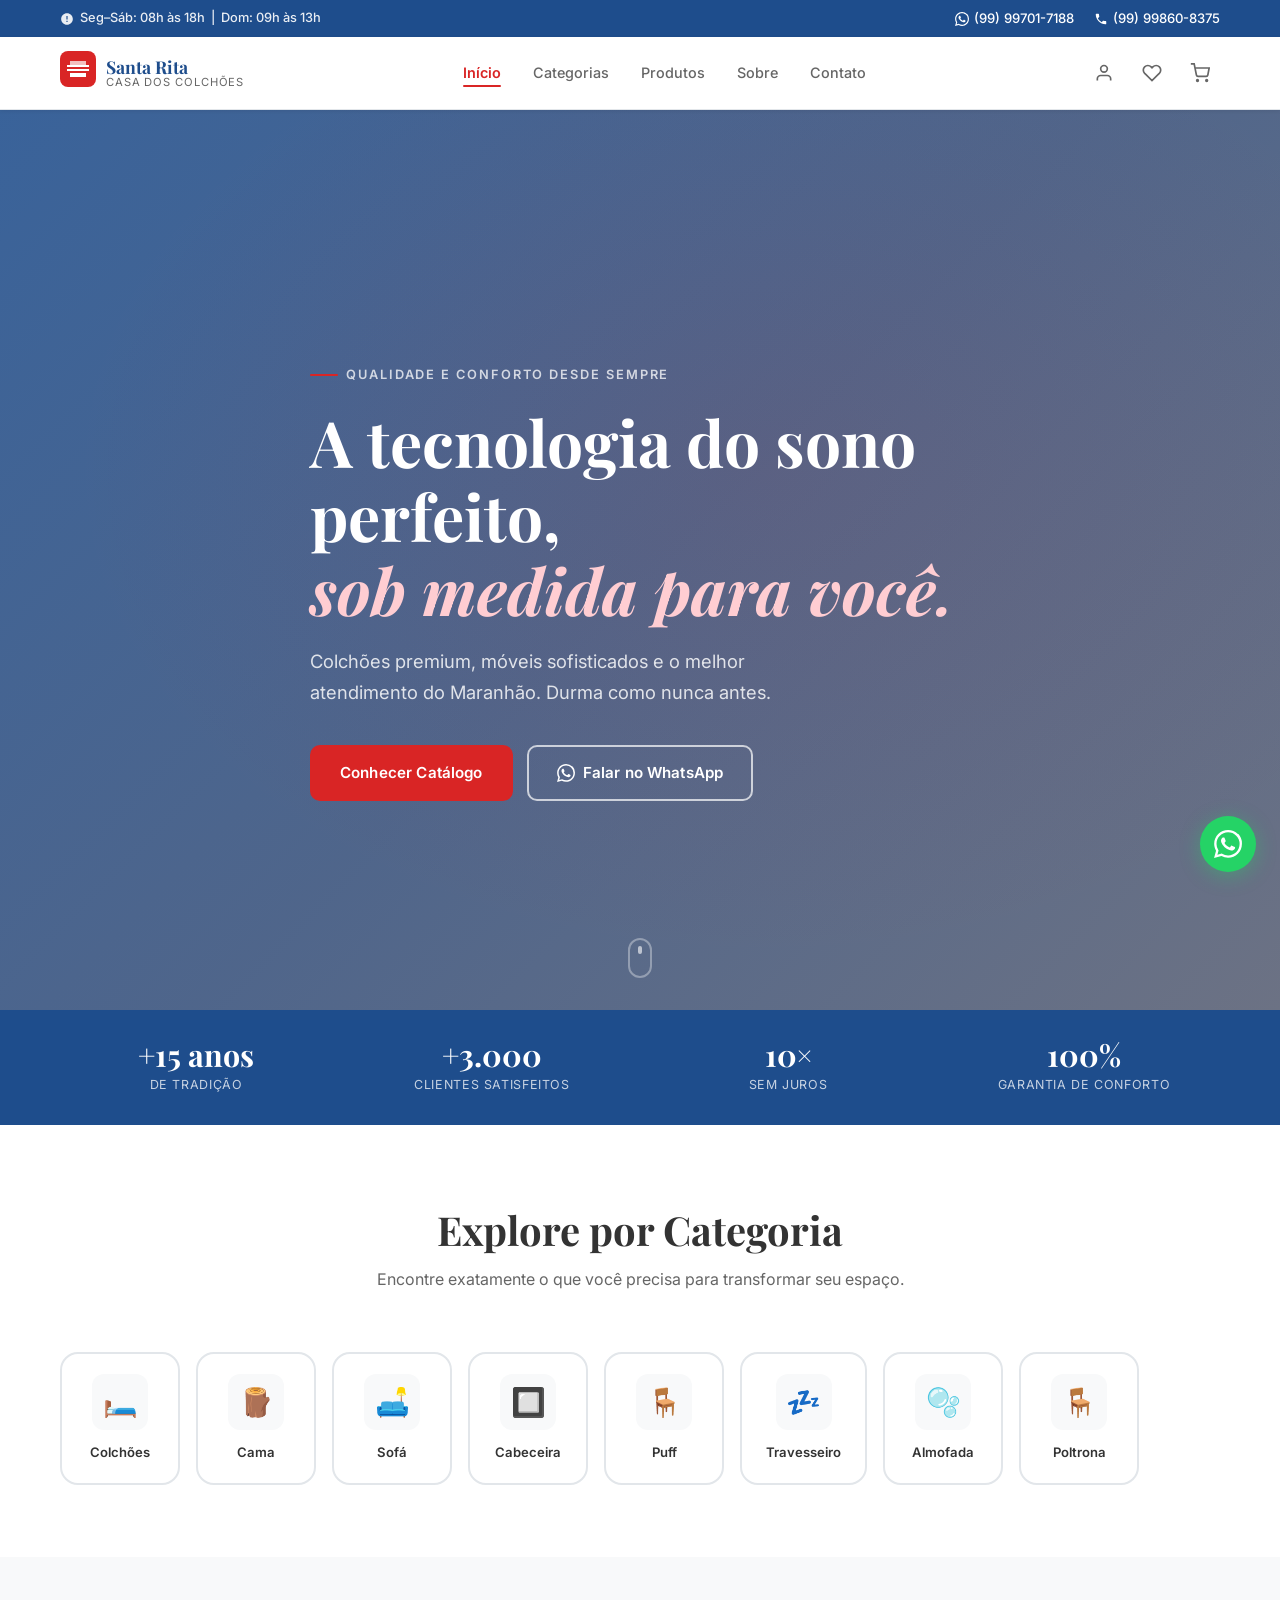
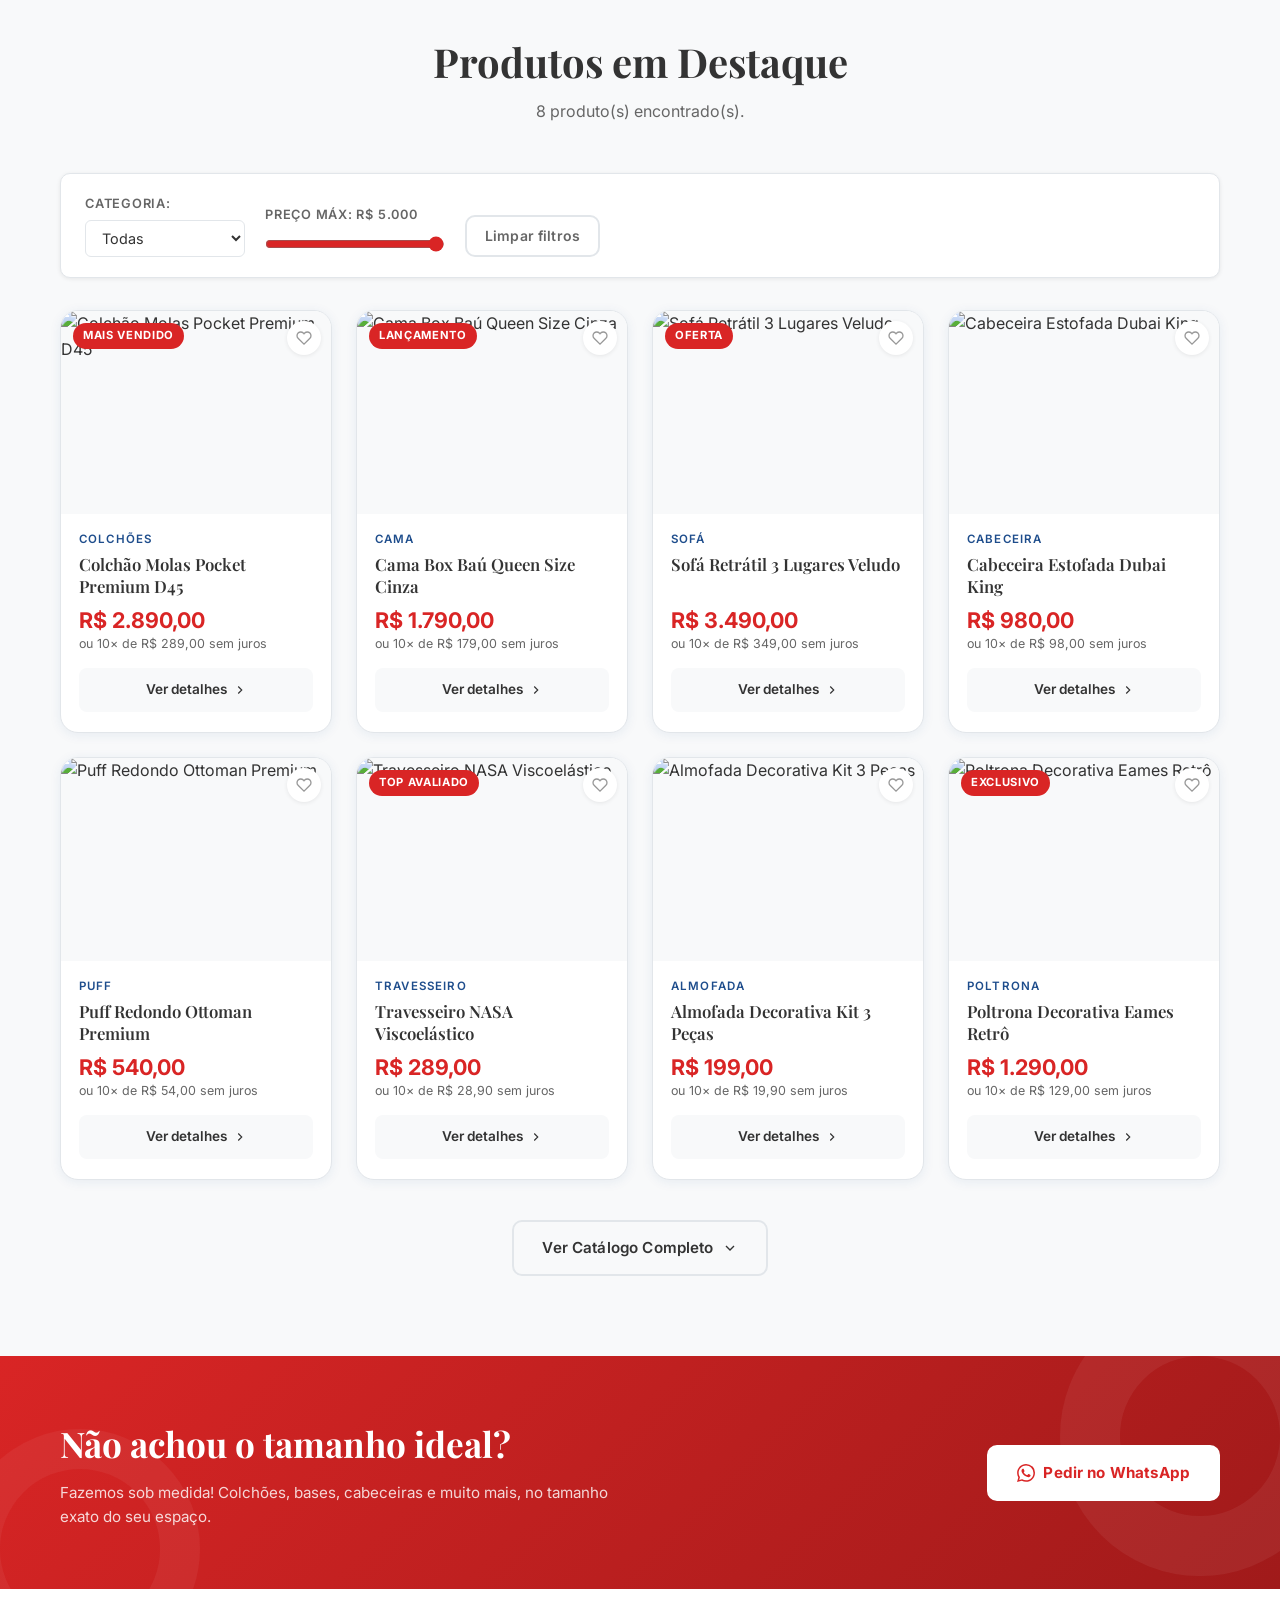
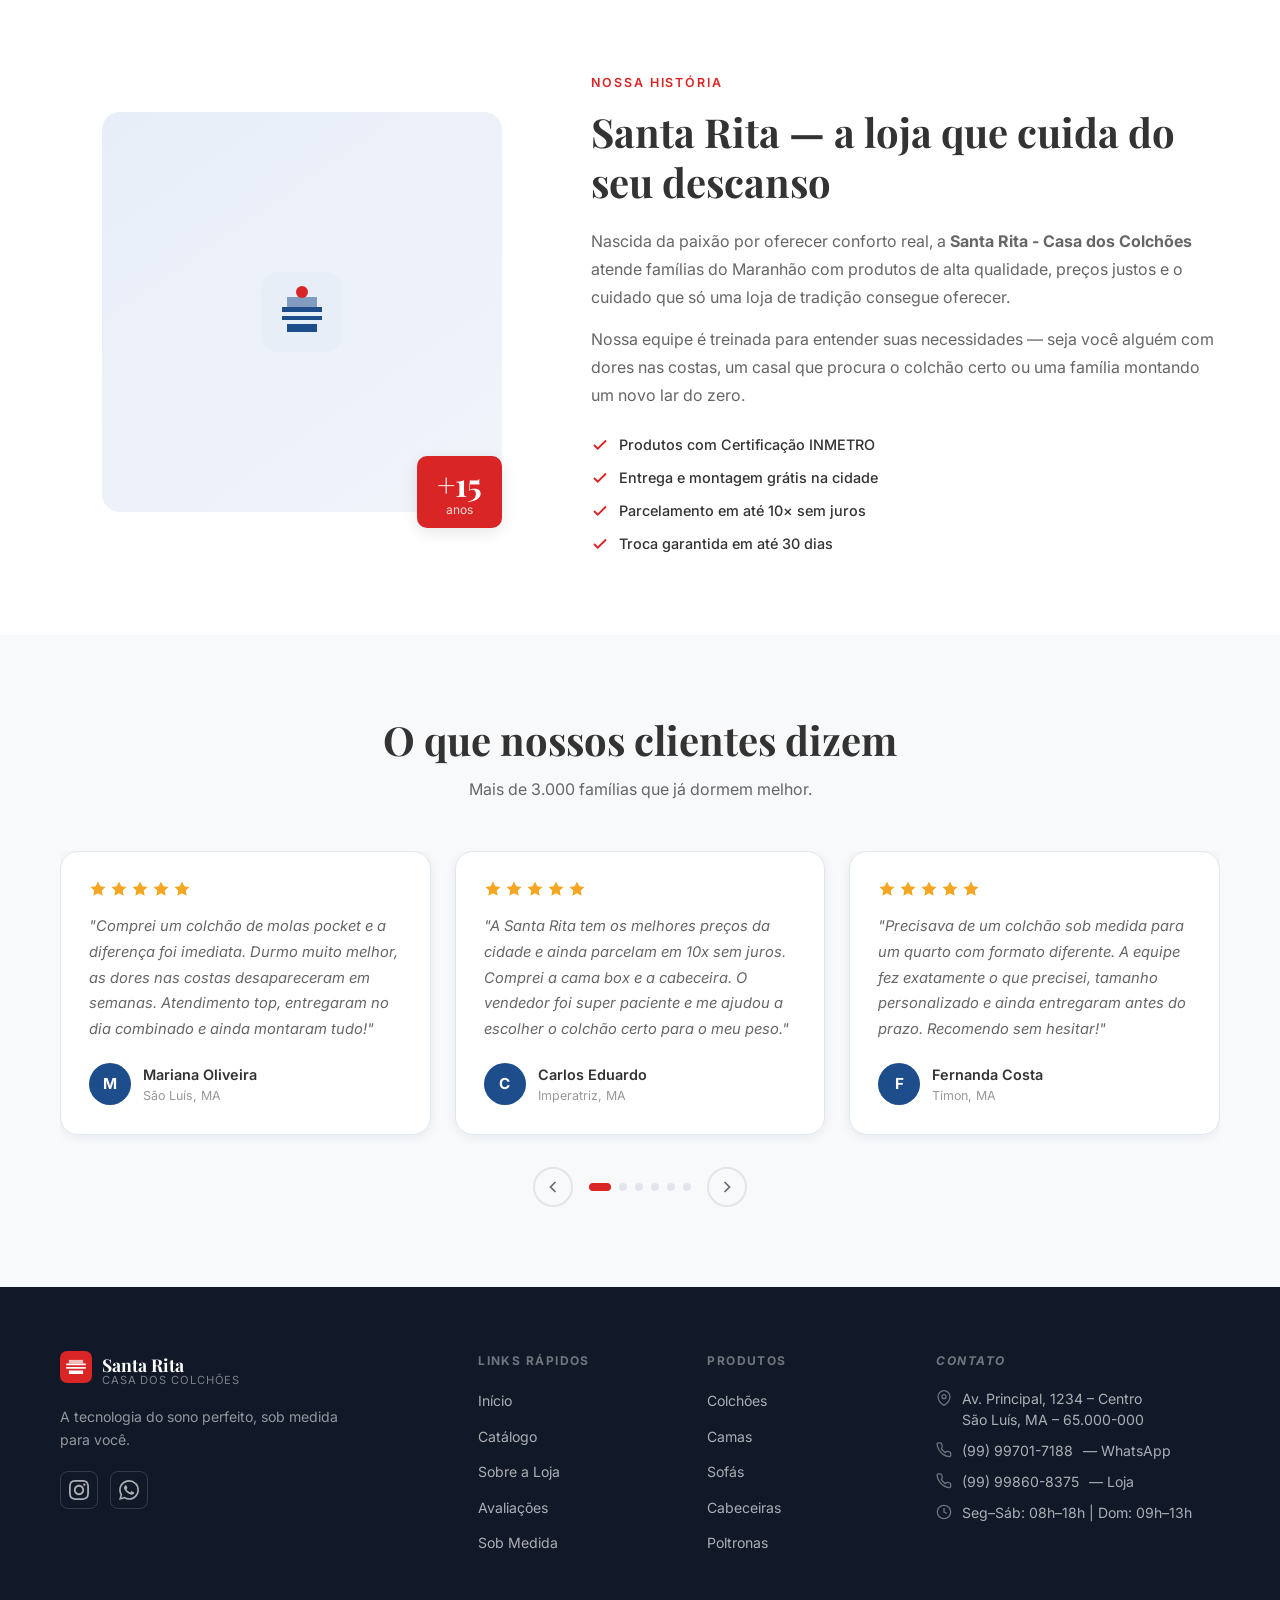
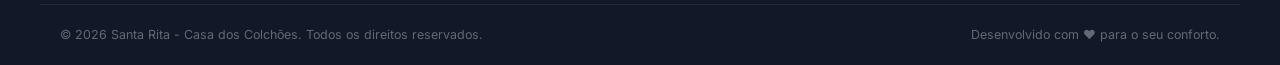
==== index.html @ 35586515 "versão 1 da Santa rita, falta configurar carrinho e area de favoritos, e versão mobile" ====
<!DOCTYPE html>
<html lang="pt-BR">
<head>
  <meta charset="UTF-8" />
  <meta name="viewport" content="width=device-width, initial-scale=1.0" />
  <meta name="description" content="Santa Rita - Casa dos Colchões. A tecnologia do sono perfeito, sob medida para você. Colchões, camas, sofás, poltronas e muito mais." />
  <title>Santa Rita - Casa dos Colchões</title>
  <link rel="preconnect" href="https://fonts.googleapis.com" />
  <link rel="preconnect" href="https://fonts.gstatic.com" crossorigin />
  <link href="https://fonts.googleapis.com/css2?family=Playfair+Display:wght@400;600;700&family=Inter:wght@300;400;500;600&display=swap" rel="stylesheet" />
  <link rel="stylesheet" href="style.css" />
</head>
<body>

  <!-- ===== TOPBAR ===== -->
  <div class="topbar" role="banner" aria-label="Informações de atendimento">
    <div class="topbar__inner container">
      <span class="topbar__msg">
        <svg aria-hidden="true" width="14" height="14" viewBox="0 0 24 24" fill="currentColor"><path d="M12 2C6.48 2 2 6.48 2 12s4.48 10 10 10 10-4.48 10-10S17.52 2 12 2zm1 15h-2v-2h2v2zm0-4h-2V7h2v6z"/></svg>
        Seg–Sáb: 08h às 18h &nbsp;|&nbsp; Dom: 09h às 13h
      </span>
      <div class="topbar__contacts">
        <a href="https://wa.me/5599701-7188" class="topbar__phone" target="_blank" rel="noopener" aria-label="WhatsApp de vendas">
          <svg aria-hidden="true" width="14" height="14" viewBox="0 0 24 24" fill="currentColor"><path d="M17.472 14.382c-.297-.149-1.758-.867-2.03-.967-.273-.099-.471-.148-.67.15-.197.297-.767.966-.94 1.164-.173.199-.347.223-.644.075-.297-.15-1.255-.463-2.39-1.475-.883-.788-1.48-1.761-1.653-2.059-.173-.297-.018-.458.13-.606.134-.133.298-.347.446-.52.149-.174.198-.298.298-.497.099-.198.05-.371-.025-.52-.075-.149-.669-1.612-.916-2.207-.242-.579-.487-.5-.669-.51-.173-.008-.371-.01-.57-.01-.198 0-.52.074-.792.372-.272.297-1.04 1.016-1.04 2.479 0 1.462 1.065 2.875 1.213 3.074.149.198 2.096 3.2 5.077 4.487.709.306 1.262.489 1.694.625.712.227 1.36.195 1.871.118.571-.085 1.758-.719 2.006-1.413.248-.694.248-1.289.173-1.413-.074-.124-.272-.198-.57-.347m-5.421 7.403h-.004a9.87 9.87 0 01-5.031-1.378l-.361-.214-3.741.982.998-3.648-.235-.374a9.86 9.86 0 01-1.51-5.26c.001-5.45 4.436-9.884 9.888-9.884 2.64 0 5.122 1.03 6.988 2.898a9.825 9.825 0 012.893 6.994c-.003 5.45-4.437 9.884-9.885 9.884m8.413-18.297A11.815 11.815 0 0012.05 0C5.495 0 .16 5.335.157 11.892c0 2.096.547 4.142 1.588 5.945L.057 24l6.305-1.654a11.882 11.882 0 005.683 1.448h.005c6.554 0 11.89-5.335 11.893-11.893A11.821 11.821 0 0020.893 3.488"/></svg>
          (99) 99701-7188
        </a>
        <a href="tel:5599860-8375" class="topbar__phone" aria-label="Telefone da loja">
          <svg aria-hidden="true" width="14" height="14" viewBox="0 0 24 24" fill="currentColor"><path d="M6.62 10.79c1.44 2.83 3.76 5.14 6.59 6.59l2.2-2.2c.27-.27.67-.36 1.02-.24 1.12.37 2.33.57 3.57.57.55 0 1 .45 1 1V20c0 .55-.45 1-1 1-9.39 0-17-7.61-17-17 0-.55.45-1 1-1h3.5c.55 0 1 .45 1 1 0 1.25.2 2.45.57 3.57.11.35.03.74-.25 1.02l-2.2 2.2z"/></svg>
          (99) 99860-8375
        </a>
      </div>
    </div>
  </div>

  <!-- ===== HEADER ===== -->
  <header class="header" id="header" role="banner">
    <div class="header__inner container">
      <a href="#home" class="header__logo" aria-label="Santa Rita - Casa dos Colchões - Página inicial">
        <span class="logo__icon" aria-hidden="true">
          <svg width="36" height="36" viewBox="0 0 36 36" fill="none">
            <rect width="36" height="36" rx="8" fill="#D92525"/>
            <path d="M7 14h22v2H7zM7 18h22v2H7zM10 22h16v4H10z" fill="white"/>
            <path d="M10 10h16v4H10z" fill="white" opacity=".7"/>
          </svg>
        </span>
        <span class="logo__text">
          <strong>Santa Rita</strong>
          <small>Casa dos Colchões</small>
        </span>
      </a>

      <nav class="header__nav" id="main-nav" aria-label="Navegação principal">
        <ul class="nav__list" role="list">
          <li><a href="#home" class="nav__link">Início</a></li>
          <li><a href="#categorias" class="nav__link">Categorias</a></li>
          <li><a href="#vitrine" class="nav__link">Produtos</a></li>
          <li><a href="#sobre" class="nav__link">Sobre</a></li>
          <li><a href="#contato" class="nav__link">Contato</a></li>
        </ul>
      </nav>

      <div class="header__actions" role="toolbar" aria-label="Ações do usuário">
        <button class="action-btn" id="btn-login" aria-label="Entrar ou criar conta">
          <svg width="20" height="20" viewBox="0 0 24 24" fill="none" stroke="currentColor" stroke-width="2" aria-hidden="true"><path d="M20 21v-2a4 4 0 0 0-4-4H8a4 4 0 0 0-4 4v2"/><circle cx="12" cy="7" r="4"/></svg>
        </button>
        <button class="action-btn" id="btn-favoritos" aria-label="Meus favoritos">
          <svg width="20" height="20" viewBox="0 0 24 24" fill="none" stroke="currentColor" stroke-width="2" aria-hidden="true"><path d="M20.84 4.61a5.5 5.5 0 0 0-7.78 0L12 5.67l-1.06-1.06a5.5 5.5 0 0 0-7.78 7.78l1.06 1.06L12 21.23l7.78-7.78 1.06-1.06a5.5 5.5 0 0 0 0-7.78z"/></svg>
          <span class="badge" id="badge-favoritos" aria-live="polite">0</span>
        </button>
        <button class="action-btn" id="btn-carrinho" aria-label="Carrinho de compras">
          <svg width="20" height="20" viewBox="0 0 24 24" fill="none" stroke="currentColor" stroke-width="2" aria-hidden="true"><circle cx="9" cy="21" r="1"/><circle cx="20" cy="21" r="1"/><path d="M1 1h4l2.68 13.39a2 2 0 0 0 2 1.61h9.72a2 2 0 0 0 2-1.61L23 6H6"/></svg>
          <span class="badge" id="badge-carrinho" aria-live="polite">0</span>
        </button>
        <button class="hamburger" id="hamburger" aria-label="Abrir menu" aria-expanded="false" aria-controls="main-nav">
          <span></span><span></span><span></span>
        </button>
      </div>
    </div>
  </header>

  <main id="main-content">

    <!-- ===== HERO ===== -->
    <section class="hero" id="home" aria-labelledby="hero-titulo">
      <div class="hero__overlay"></div>
      <div class="hero__content container">
        <span class="hero__eyebrow">Qualidade e conforto desde sempre</span>
        <h1 class="hero__titulo" id="hero-titulo">
          A tecnologia do sono perfeito,<br>
          <em>sob medida para você.</em>
        </h1>
        <p class="hero__subtitulo">
          Colchões premium, móveis sofisticados e o melhor atendimento do Maranhão. Durma como nunca antes.
        </p>
        <div class="hero__ctas">
          <a href="#vitrine" class="btn btn--primario">Conhecer Catálogo</a>
          <a href="https://wa.me/5599701-7188?text=Olá!%20Gostaria%20de%20saber%20mais%20sobre%20os%20produtos." class="btn btn--outline" target="_blank" rel="noopener">
            <svg width="18" height="18" viewBox="0 0 24 24" fill="currentColor" aria-hidden="true"><path d="M17.472 14.382c-.297-.149-1.758-.867-2.03-.967-.273-.099-.471-.148-.67.15-.197.297-.767.966-.94 1.164-.173.199-.347.223-.644.075-.297-.15-1.255-.463-2.39-1.475-.883-.788-1.48-1.761-1.653-2.059-.173-.297-.018-.458.13-.606.134-.133.298-.347.446-.52.149-.174.198-.298.298-.497.099-.198.05-.371-.025-.52-.075-.149-.669-1.612-.916-2.207-.242-.579-.487-.5-.669-.51-.173-.008-.371-.01-.57-.01-.198 0-.52.074-.792.372-.272.297-1.04 1.016-1.04 2.479 0 1.462 1.065 2.875 1.213 3.074.149.198 2.096 3.2 5.077 4.487.709.306 1.262.489 1.694.625.712.227 1.36.195 1.871.118.571-.085 1.758-.719 2.006-1.413.248-.694.248-1.289.173-1.413-.074-.124-.272-.198-.57-.347m-5.421 7.403h-.004a9.87 9.87 0 01-5.031-1.378l-.361-.214-3.741.982.998-3.648-.235-.374a9.86 9.86 0 01-1.51-5.26c.001-5.45 4.436-9.884 9.888-9.884 2.64 0 5.122 1.03 6.988 2.898a9.825 9.825 0 012.893 6.994c-.003 5.45-4.437 9.884-9.885 9.884m8.413-18.297A11.815 11.815 0 0012.05 0C5.495 0 .16 5.335.157 11.892c0 2.096.547 4.142 1.588 5.945L.057 24l6.305-1.654a11.882 11.882 0 005.683 1.448h.005c6.554 0 11.89-5.335 11.893-11.893A11.821 11.821 0 0020.893 3.488"/></svg>
            Falar no WhatsApp
          </a>
        </div>
      </div>
      <div class="hero__scroll-hint" aria-hidden="true">
        <span></span>
      </div>
    </section>

    <!-- ===== STATS STRIP ===== -->
    <div class="stats-strip" role="region" aria-label="Nossos números">
      <div class="container stats-strip__inner">
        <div class="stat">
          <strong class="stat__num">+15 anos</strong>
          <span class="stat__label">de tradição</span>
        </div>
        <div class="stat">
          <strong class="stat__num">+3.000</strong>
          <span class="stat__label">clientes satisfeitos</span>
        </div>
        <div class="stat">
          <strong class="stat__num">10×</strong>
          <span class="stat__label">sem juros</span>
        </div>
        <div class="stat">
          <strong class="stat__num">100%</strong>
          <span class="stat__label">garantia de conforto</span>
        </div>
      </div>
    </div>

    <!-- ===== CATEGORIAS ===== -->
    <section class="categorias" id="categorias" aria-labelledby="cat-titulo">
      <div class="container">
        <header class="section-header">
          <h2 class="section-titulo" id="cat-titulo">Explore por Categoria</h2>
          <p class="section-subtitulo">Encontre exatamente o que você precisa para transformar seu espaço.</p>
        </header>
      </div>
      <div class="categorias__track-wrap">
        <div class="categorias__track" id="categorias-track" role="list" aria-label="Categorias de produtos">
          <!-- Renderizado via JS -->
        </div>
      </div>
    </section>

    <!-- ===== VITRINE ===== -->
    <section class="vitrine" id="vitrine" aria-labelledby="vitrine-titulo">
      <div class="container">
        <header class="section-header">
          <h2 class="section-titulo" id="vitrine-titulo">Produtos em Destaque</h2>
          <p class="section-subtitulo" id="vitrine-subtitulo">Seleção especial com os melhores preços da loja.</p>
        </header>

        <!-- Filtros (ocultos inicialmente) -->
        <div class="filtros" id="filtros" aria-label="Filtros de produtos" hidden>
          <div class="filtros__grupo">
            <label for="filtro-categoria" class="filtros__label">Categoria:</label>
            <select id="filtro-categoria" class="filtros__select">
              <option value="todos">Todas</option>
              <option value="colchao">Colchões</option>
              <option value="cama">Cama</option>
              <option value="sofa">Sofá</option>
              <option value="cabeceira">Cabeceiras</option>
              <option value="puff">Puff</option>
              <option value="travesseiro">Travesseiros</option>
              <option value="almofada">Almofadas</option>
              <option value="poltrona">Poltronas</option>
            </select>
          </div>
          <div class="filtros__grupo">
            <label for="filtro-preco" class="filtros__label">Preço máx: <span id="filtro-preco-valor">R$ 5.000</span></label>
            <input type="range" id="filtro-preco" class="filtros__range" min="100" max="5000" value="5000" step="50" />
          </div>
          <button class="btn btn--ghost btn--sm" id="filtro-limpar">Limpar filtros</button>
        </div>

        <div class="vitrine__grid" id="vitrine-grid" role="list" aria-label="Grade de produtos">
          <!-- Renderizado via JS -->
        </div>

        <div class="vitrine__footer">
          <button class="btn btn--outline-dark" id="btn-ver-todos">
            Ver Catálogo Completo
            <svg width="16" height="16" viewBox="0 0 24 24" fill="none" stroke="currentColor" stroke-width="2" aria-hidden="true"><polyline points="6 9 12 15 18 9"/></svg>
          </button>
        </div>
      </div>
    </section>

    <!-- ===== CTA INTERMEDIÁRIO ===== -->
    <section class="cta-band" aria-labelledby="cta-titulo">
      <div class="container cta-band__inner">
        <div class="cta-band__txt">
          <h2 class="cta-band__titulo" id="cta-titulo">
            Não achou o tamanho ideal?
          </h2>
          <p class="cta-band__sub">
            Fazemos sob medida! Colchões, bases, cabeceiras e muito mais, no tamanho exato do seu espaço.
          </p>
        </div>
        <a
          href="https://wa.me/5599701-7188?text=Olá!%20Gostaria%20de%20solicitar%20um%20produto%20sob%20medida."
          class="btn btn--branco"
          target="_blank"
          rel="noopener"
          aria-label="Solicitar produto sob medida via WhatsApp"
        >
          <svg width="18" height="18" viewBox="0 0 24 24" fill="currentColor" aria-hidden="true"><path d="M17.472 14.382c-.297-.149-1.758-.867-2.03-.967-.273-.099-.471-.148-.67.15-.197.297-.767.966-.94 1.164-.173.199-.347.223-.644.075-.297-.15-1.255-.463-2.39-1.475-.883-.788-1.48-1.761-1.653-2.059-.173-.297-.018-.458.13-.606.134-.133.298-.347.446-.52.149-.174.198-.298.298-.497.099-.198.05-.371-.025-.52-.075-.149-.669-1.612-.916-2.207-.242-.579-.487-.5-.669-.51-.173-.008-.371-.01-.57-.01-.198 0-.52.074-.792.372-.272.297-1.04 1.016-1.04 2.479 0 1.462 1.065 2.875 1.213 3.074.149.198 2.096 3.2 5.077 4.487.709.306 1.262.489 1.694.625.712.227 1.36.195 1.871.118.571-.085 1.758-.719 2.006-1.413.248-.694.248-1.289.173-1.413-.074-.124-.272-.198-.57-.347m-5.421 7.403h-.004a9.87 9.87 0 01-5.031-1.378l-.361-.214-3.741.982.998-3.648-.235-.374a9.86 9.86 0 01-1.51-5.26c.001-5.45 4.436-9.884 9.888-9.884 2.64 0 5.122 1.03 6.988 2.898a9.825 9.825 0 012.893 6.994c-.003 5.45-4.437 9.884-9.885 9.884m8.413-18.297A11.815 11.815 0 0012.05 0C5.495 0 .16 5.335.157 11.892c0 2.096.547 4.142 1.588 5.945L.057 24l6.305-1.654a11.882 11.882 0 005.683 1.448h.005c6.554 0 11.89-5.335 11.893-11.893A11.821 11.821 0 0020.893 3.488"/></svg>
          Pedir no WhatsApp
        </a>
      </div>
    </section>

    <!-- ===== SOBRE ===== -->
    <section class="sobre" id="sobre" aria-labelledby="sobre-titulo">
      <div class="container sobre__inner">
        <div class="sobre__img-wrap" aria-hidden="true">
          <div class="sobre__img-placeholder">
            <svg width="80" height="80" viewBox="0 0 80 80" fill="none"><rect width="80" height="80" rx="16" fill="#E8EEF8"/><path d="M20 35h40v5H20zM20 44h40v4H20zM25 52h30v8H25z" fill="#1E4D8C"/><path d="M25 25h30v10H25z" fill="#1E4D8C" opacity=".5"/><circle cx="40" cy="20" r="6" fill="#D92525"/></svg>
          </div>
          <div class="sobre__anos-badge" aria-label="Mais de 15 anos de tradição">
            <strong>+15</strong>
            <span>anos</span>
          </div>
        </div>
        <div class="sobre__txt">
          <span class="sobre__eyebrow">Nossa história</span>
          <h2 class="section-titulo" id="sobre-titulo">Santa Rita — a loja que cuida do seu descanso</h2>
          <p>
            Nascida da paixão por oferecer conforto real, a <strong>Santa Rita - Casa dos Colchões</strong> atende famílias do Maranhão com produtos de alta qualidade, preços justos e o cuidado que só uma loja de tradição consegue oferecer.
          </p>
          <p>
            Nossa equipe é treinada para entender suas necessidades — seja você alguém com dores nas costas, um casal que procura o colchão certo ou uma família montando um novo lar do zero.
          </p>
          <ul class="sobre__lista" role="list">
            <li>
              <svg width="18" height="18" viewBox="0 0 24 24" fill="none" stroke="currentColor" stroke-width="2.5" aria-hidden="true"><polyline points="20 6 9 17 4 12"/></svg>
              Produtos com Certificação INMETRO
            </li>
            <li>
              <svg width="18" height="18" viewBox="0 0 24 24" fill="none" stroke="currentColor" stroke-width="2.5" aria-hidden="true"><polyline points="20 6 9 17 4 12"/></svg>
              Entrega e montagem grátis na cidade
            </li>
            <li>
              <svg width="18" height="18" viewBox="0 0 24 24" fill="none" stroke="currentColor" stroke-width="2.5" aria-hidden="true"><polyline points="20 6 9 17 4 12"/></svg>
              Parcelamento em até 10× sem juros
            </li>
            <li>
              <svg width="18" height="18" viewBox="0 0 24 24" fill="none" stroke="currentColor" stroke-width="2.5" aria-hidden="true"><polyline points="20 6 9 17 4 12"/></svg>
              Troca garantida em até 30 dias
            </li>
          </ul>
        </div>
      </div>
    </section>

    <!-- ===== DEPOIMENTOS ===== -->
    <section class="depoimentos" id="depoimentos" aria-labelledby="dep-titulo">
      <div class="container">
        <header class="section-header">
          <h2 class="section-titulo" id="dep-titulo">O que nossos clientes dizem</h2>
          <p class="section-subtitulo">Mais de 3.000 famílias que já dormem melhor.</p>
        </header>
        <div class="dep__track-wrap">
          <div class="dep__track" id="dep-track" role="list" aria-label="Depoimentos de clientes">
            <!-- Renderizado via JS -->
          </div>
          <div class="dep__controls" role="group" aria-label="Controles do carrossel de depoimentos">
            <button class="dep__btn" id="dep-prev" aria-label="Depoimento anterior">
              <svg width="20" height="20" viewBox="0 0 24 24" fill="none" stroke="currentColor" stroke-width="2"><polyline points="15 18 9 12 15 6"/></svg>
            </button>
            <div class="dep__dots" id="dep-dots" role="tablist" aria-label="Navegar pelos depoimentos"></div>
            <button class="dep__btn" id="dep-next" aria-label="Próximo depoimento">
              <svg width="20" height="20" viewBox="0 0 24 24" fill="none" stroke="currentColor" stroke-width="2"><polyline points="9 18 15 12 9 6"/></svg>
            </button>
          </div>
        </div>
      </div>
    </section>

  </main>

  <!-- ===== FOOTER ===== -->
  <footer class="footer" id="contato" role="contentinfo">
    <div class="container footer__grid">
      <div class="footer__col footer__col--brand">
        <a href="#home" class="footer__logo" aria-label="Santa Rita - Casa dos Colchões">
          <span class="logo__icon" aria-hidden="true">
            <svg width="32" height="32" viewBox="0 0 36 36" fill="none"><rect width="36" height="36" rx="8" fill="#D92525"/><path d="M7 14h22v2H7zM7 18h22v2H7zM10 22h16v4H10z" fill="white"/><path d="M10 10h16v4H10z" fill="white" opacity=".7"/></svg>
          </span>
          <span class="logo__text">
            <strong>Santa Rita</strong>
            <small>Casa dos Colchões</small>
          </span>
        </a>
        <p class="footer__tagline">A tecnologia do sono perfeito, sob medida para você.</p>
        <div class="footer__socials">
          <a href="https://instagram.com/santaritacasadoscolchoes" class="social-link" target="_blank" rel="noopener" aria-label="Instagram da Santa Rita - Casa dos Colchões">
            <svg width="20" height="20" viewBox="0 0 24 24" fill="currentColor" aria-hidden="true"><path d="M12 2.163c3.204 0 3.584.012 4.85.07 3.252.148 4.771 1.691 4.919 4.919.058 1.265.069 1.645.069 4.849 0 3.205-.012 3.584-.069 4.849-.149 3.225-1.664 4.771-4.919 4.919-1.266.058-1.644.07-4.85.07-3.204 0-3.584-.012-4.849-.07-3.26-.149-4.771-1.699-4.919-4.92-.058-1.265-.07-1.644-.07-4.849 0-3.204.013-3.583.07-4.849.149-3.227 1.664-4.771 4.919-4.919 1.266-.057 1.645-.069 4.849-.069zm0-2.163c-3.259 0-3.667.014-4.947.072-4.358.2-6.78 2.618-6.98 6.98-.059 1.281-.073 1.689-.073 4.948 0 3.259.014 3.668.072 4.948.2 4.358 2.618 6.78 6.98 6.98 1.281.058 1.689.072 4.948.072 3.259 0 3.668-.014 4.948-.072 4.354-.2 6.782-2.618 6.979-6.98.059-1.28.073-1.689.073-4.948 0-3.259-.014-3.667-.072-4.947-.196-4.354-2.617-6.78-6.979-6.98-1.281-.059-1.69-.073-4.949-.073zm0 5.838c-3.403 0-6.162 2.759-6.162 6.162s2.759 6.163 6.162 6.163 6.162-2.759 6.162-6.163c0-3.403-2.759-6.162-6.162-6.162zm0 10.162c-2.209 0-4-1.79-4-4 0-2.209 1.791-4 4-4s4 1.791 4 4c0 2.21-1.791 4-4 4zm6.406-11.845c-.796 0-1.441.645-1.441 1.44s.645 1.44 1.441 1.44c.795 0 1.439-.645 1.439-1.44s-.644-1.44-1.439-1.44z"/></svg>
          </a>
          <a href="https://wa.me/5599701-7188" class="social-link" target="_blank" rel="noopener" aria-label="WhatsApp da Santa Rita">
            <svg width="20" height="20" viewBox="0 0 24 24" fill="currentColor" aria-hidden="true"><path d="M17.472 14.382c-.297-.149-1.758-.867-2.03-.967-.273-.099-.471-.148-.67.15-.197.297-.767.966-.94 1.164-.173.199-.347.223-.644.075-.297-.15-1.255-.463-2.39-1.475-.883-.788-1.48-1.761-1.653-2.059-.173-.297-.018-.458.13-.606.134-.133.298-.347.446-.52.149-.174.198-.298.298-.497.099-.198.05-.371-.025-.52-.075-.149-.669-1.612-.916-2.207-.242-.579-.487-.5-.669-.51-.173-.008-.371-.01-.57-.01-.198 0-.52.074-.792.372-.272.297-1.04 1.016-1.04 2.479 0 1.462 1.065 2.875 1.213 3.074.149.198 2.096 3.2 5.077 4.487.709.306 1.262.489 1.694.625.712.227 1.36.195 1.871.118.571-.085 1.758-.719 2.006-1.413.248-.694.248-1.289.173-1.413-.074-.124-.272-.198-.57-.347m-5.421 7.403h-.004a9.87 9.87 0 01-5.031-1.378l-.361-.214-3.741.982.998-3.648-.235-.374a9.86 9.86 0 01-1.51-5.26c.001-5.45 4.436-9.884 9.888-9.884 2.64 0 5.122 1.03 6.988 2.898a9.825 9.825 0 012.893 6.994c-.003 5.45-4.437 9.884-9.885 9.884m8.413-18.297A11.815 11.815 0 0012.05 0C5.495 0 .16 5.335.157 11.892c0 2.096.547 4.142 1.588 5.945L.057 24l6.305-1.654a11.882 11.882 0 005.683 1.448h.005c6.554 0 11.89-5.335 11.893-11.893A11.821 11.821 0 0020.893 3.488"/></svg>
          </a>
        </div>
      </div>

      <nav class="footer__col" aria-label="Links rápidos">
        <h3 class="footer__heading">Links Rápidos</h3>
        <ul class="footer__list" role="list">
          <li><a href="#home" class="footer__link">Início</a></li>
          <li><a href="#vitrine" class="footer__link">Catálogo</a></li>
          <li><a href="#sobre" class="footer__link">Sobre a Loja</a></li>
          <li><a href="#depoimentos" class="footer__link">Avaliações</a></li>
          <li><a href="https://wa.me/5599701-7188?text=Olá!%20Gostaria%20de%20fazer%20um%20pedido%20sob%20medida." class="footer__link" target="_blank" rel="noopener">Sob Medida</a></li>
        </ul>
      </nav>

      <div class="footer__col" aria-label="Categorias de produtos">
        <h3 class="footer__heading">Produtos</h3>
        <ul class="footer__list" role="list">
          <li><a href="#vitrine" class="footer__link" data-cat="colchao">Colchões</a></li>
          <li><a href="#vitrine" class="footer__link" data-cat="cama">Camas</a></li>
          <li><a href="#vitrine" class="footer__link" data-cat="sofa">Sofás</a></li>
          <li><a href="#vitrine" class="footer__link" data-cat="cabeceira">Cabeceiras</a></li>
          <li><a href="#vitrine" class="footer__link" data-cat="poltrona">Poltronas</a></li>
        </ul>
      </div>

      <address class="footer__col footer__col--contato" aria-label="Informações de contato">
        <h3 class="footer__heading">Contato</h3>
        <ul class="footer__list footer__list--contact" role="list">
          <li>
            <svg width="16" height="16" viewBox="0 0 24 24" fill="none" stroke="currentColor" stroke-width="2" aria-hidden="true"><path d="M21 10c0 7-9 13-9 13s-9-6-9-13a9 9 0 0 1 18 0z"/><circle cx="12" cy="10" r="3"/></svg>
            Av. Principal, 1234 – Centro<br>São Luís, MA – 65.000-000
          </li>
          <li>
            <svg width="16" height="16" viewBox="0 0 24 24" fill="none" stroke="currentColor" stroke-width="2" aria-hidden="true"><path d="M22 16.92v3a2 2 0 0 1-2.18 2 19.79 19.79 0 0 1-8.63-3.07A19.5 19.5 0 0 1 4.69 12 19.79 19.79 0 0 1 1.61 3.5 2 2 0 0 1 3.6 1.3h3a2 2 0 0 1 2 1.72 12.84 12.84 0 0 0 .7 2.81 2 2 0 0 1-.45 2.11L8.09 9.91a16 16 0 0 0 6 6l1.27-1.27a2 2 0 0 1 2.11-.45 12.84 12.84 0 0 0 2.81.7A2 2 0 0 1 22 16.92z"/></svg>
            <a href="https://wa.me/5599701-7188" class="footer__link">(99) 99701-7188</a> — WhatsApp
          </li>
          <li>
            <svg width="16" height="16" viewBox="0 0 24 24" fill="none" stroke="currentColor" stroke-width="2" aria-hidden="true"><path d="M22 16.92v3a2 2 0 0 1-2.18 2 19.79 19.79 0 0 1-8.63-3.07A19.5 19.5 0 0 1 4.69 12 19.79 19.79 0 0 1 1.61 3.5 2 2 0 0 1 3.6 1.3h3a2 2 0 0 1 2 1.72 12.84 12.84 0 0 0 .7 2.81 2 2 0 0 1-.45 2.11L8.09 9.91a16 16 0 0 0 6 6l1.27-1.27a2 2 0 0 1 2.11-.45 12.84 12.84 0 0 0 2.81.7A2 2 0 0 1 22 16.92z"/></svg>
            <a href="tel:5599860-8375" class="footer__link">(99) 99860-8375</a> — Loja
          </li>
          <li>
            <svg width="16" height="16" viewBox="0 0 24 24" fill="none" stroke="currentColor" stroke-width="2" aria-hidden="true"><circle cx="12" cy="12" r="10"/><polyline points="12 6 12 12 16 14"/></svg>
            Seg–Sáb: 08h–18h | Dom: 09h–13h
          </li>
        </ul>
      </address>
    </div>

    <div class="footer__bottom">
      <div class="container footer__bottom-inner">
        <p>&copy; <span id="ano-footer"></span> Santa Rita - Casa dos Colchões. Todos os direitos reservados.</p>
        <p>Desenvolvido com <span aria-label="amor">♥</span> para o seu conforto.</p>
      </div>
    </div>
  </footer>

  <!-- ===== MODAL LOGIN ===== -->
  <div class="modal-overlay" id="modal-login" role="dialog" aria-modal="true" aria-labelledby="modal-login-titulo" hidden>
    <div class="modal">
      <button class="modal__fechar" data-modal="modal-login" aria-label="Fechar modal de login">
        <svg width="20" height="20" viewBox="0 0 24 24" fill="none" stroke="currentColor" stroke-width="2" aria-hidden="true"><line x1="18" y1="6" x2="6" y2="18"/><line x1="6" y1="6" x2="18" y2="18"/></svg>
      </button>

      <div class="modal__logo" aria-hidden="true">
        <svg width="40" height="40" viewBox="0 0 36 36" fill="none"><rect width="36" height="36" rx="8" fill="#D92525"/><path d="M7 14h22v2H7zM7 18h22v2H7zM10 22h16v4H10z" fill="white"/><path d="M10 10h16v4H10z" fill="white" opacity=".7"/></svg>
      </div>
      <h2 class="modal__titulo" id="modal-login-titulo">Minha Conta</h2>

      <div class="modal__tabs" role="tablist" aria-label="Escolher entre entrar e criar conta">
        <button class="modal__tab modal__tab--ativo" id="tab-login" role="tab" aria-selected="true" aria-controls="painel-login">Entrar</button>
        <button class="modal__tab" id="tab-cadastro" role="tab" aria-selected="false" aria-controls="painel-cadastro">Criar Conta</button>
      </div>

      <div id="painel-login" class="modal__painel" role="tabpanel" aria-labelledby="tab-login">
        <form class="modal__form" id="form-login" novalidate>
          <div class="field">
            <label for="login-email" class="field__label">E-mail</label>
            <input type="email" id="login-email" class="field__input" placeholder="seu@email.com" autocomplete="email" required />
          </div>
          <div class="field">
            <label for="login-senha" class="field__label">Senha</label>
            <input type="password" id="login-senha" class="field__input" placeholder="••••••••" autocomplete="current-password" required />
          </div>
          <a href="#" class="modal__esqueceu">Esqueceu a senha?</a>
          <button type="submit" class="btn btn--primario btn--full">Entrar</button>
        </form>
      </div>

      <div id="painel-cadastro" class="modal__painel" role="tabpanel" aria-labelledby="tab-cadastro" hidden>
        <form class="modal__form" id="form-cadastro" novalidate>
          <div class="field">
            <label for="cad-nome" class="field__label">Nome completo</label>
            <input type="text" id="cad-nome" class="field__input" placeholder="Seu nome" autocomplete="name" required />
          </div>
          <div class="field">
            <label for="cad-email" class="field__label">E-mail</label>
            <input type="email" id="cad-email" class="field__input" placeholder="seu@email.com" autocomplete="email" required />
          </div>
          <div class="field">
            <label for="cad-telefone" class="field__label">Telefone/WhatsApp</label>
            <input type="tel" id="cad-telefone" class="field__input" placeholder="(99) 99999-9999" autocomplete="tel" />
          </div>
          <div class="field">
            <label for="cad-senha" class="field__label">Senha</label>
            <input type="password" id="cad-senha" class="field__input" placeholder="Mín. 8 caracteres" autocomplete="new-password" required />
          </div>
          <button type="submit" class="btn btn--primario btn--full">Criar Conta</button>
        </form>
      </div>
    </div>
  </div>

  <!-- ===== MODAL PRODUTO ===== -->
  <div class="modal-overlay" id="modal-produto" role="dialog" aria-modal="true" aria-labelledby="modal-produto-titulo" hidden>
    <div class="modal modal--produto">
      <button class="modal__fechar" data-modal="modal-produto" aria-label="Fechar detalhes do produto">
        <svg width="20" height="20" viewBox="0 0 24 24" fill="none" stroke="currentColor" stroke-width="2" aria-hidden="true"><line x1="18" y1="6" x2="6" y2="18"/><line x1="6" y1="6" x2="18" y2="18"/></svg>
      </button>
      <div id="modal-produto-conteudo">
        <!-- Preenchido dinamicamente via JS -->
      </div>
    </div>
  </div>

  <!-- ===== TOAST ===== -->
  <div class="toast-container" id="toast-container" aria-live="polite" aria-atomic="true"></div>

  <!-- ===== BOTÃO FLUTUANTE WHATSAPP ===== -->
  <a
    href="https://wa.me/5599701-7188?text=Olá!%20Vim%20pelo%20site%20e%20gostaria%20de%20mais%20informações."
    class="whatsapp-float"
    target="_blank"
    rel="noopener"
    aria-label="Falar no WhatsApp"
  >
    <svg width="28" height="28" viewBox="0 0 24 24" fill="currentColor" aria-hidden="true"><path d="M17.472 14.382c-.297-.149-1.758-.867-2.03-.967-.273-.099-.471-.148-.67.15-.197.297-.767.966-.94 1.164-.173.199-.347.223-.644.075-.297-.15-1.255-.463-2.39-1.475-.883-.788-1.48-1.761-1.653-2.059-.173-.297-.018-.458.13-.606.134-.133.298-.347.446-.52.149-.174.198-.298.298-.497.099-.198.05-.371-.025-.52-.075-.149-.669-1.612-.916-2.207-.242-.579-.487-.5-.669-.51-.173-.008-.371-.01-.57-.01-.198 0-.52.074-.792.372-.272.297-1.04 1.016-1.04 2.479 0 1.462 1.065 2.875 1.213 3.074.149.198 2.096 3.2 5.077 4.487.709.306 1.262.489 1.694.625.712.227 1.36.195 1.871.118.571-.085 1.758-.719 2.006-1.413.248-.694.248-1.289.173-1.413-.074-.124-.272-.198-.57-.347m-5.421 7.403h-.004a9.87 9.87 0 01-5.031-1.378l-.361-.214-3.741.982.998-3.648-.235-.374a9.86 9.86 0 01-1.51-5.26c.001-5.45 4.436-9.884 9.888-9.884 2.64 0 5.122 1.03 6.988 2.898a9.825 9.825 0 012.893 6.994c-.003 5.45-4.437 9.884-9.885 9.884m8.413-18.297A11.815 11.815 0 0012.05 0C5.495 0 .16 5.335.157 11.892c0 2.096.547 4.142 1.588 5.945L.057 24l6.305-1.654a11.882 11.882 0 005.683 1.448h.005c6.554 0 11.89-5.335 11.893-11.893A11.821 11.821 0 0020.893 3.488"/></svg>
  </a>

  <script src="script.js"></script>
</body>
</html>
---- style.css ----
/* ================================================
   SANTA RITA - CASA DOS COLCHÕES
   style.css — Mobile-First, CSS3 Moderno
   ================================================ */

/* ===== RESET & ROOT ===== */
*, *::before, *::after {
  box-sizing: border-box;
  margin: 0;
  padding: 0;
}

:root {
  /* === CORES DA MARCA === */
  --azul-santa-rita:    #1E4D8C;
  --azul-escuro:        #163A6E;
  --vermelho-santa-rita:#D92525;
  --vermelho-hover:     #B71C1C;
  --branco-puro:        #FFFFFF;
  --fundo-cinza-claro:  #F8F9FA;

  /* === TEXTO === */
  --texto-principal:    #333333;
  --texto-secundario:   #666666;
  --texto-muted:        #999999;

  /* === BORDAS & SOMBRAS === */
  --borda:              #E2E6EA;
  --sombra-sm:          0 1px 4px rgba(0,0,0,.08);
  --sombra-md:          0 4px 16px rgba(0,0,0,.10);
  --sombra-lg:          0 8px 32px rgba(0,0,0,.14);
  --sombra-card:        0 2px 12px rgba(30,77,140,.08);

  /* === TIPOGRAFIA === */
  --fonte-display:      'Playfair Display', Georgia, serif;
  --fonte-corpo:        'Inter', system-ui, sans-serif;

  /* === LAYOUT === */
  --raio:               10px;
  --raio-lg:            18px;
  --container:          1200px;
  --espaco-secao:       80px;

  /* === TRANSIÇÕES === */
  --transicao:          all .25s cubic-bezier(.4,0,.2,1);
}

html {
  scroll-behavior: smooth;
  font-size: 16px;
}

body {
  font-family: var(--fonte-corpo);
  color: var(--texto-principal);
  background: var(--branco-puro);
  line-height: 1.6;
  -webkit-font-smoothing: antialiased;
}

img { display: block; max-width: 100%; }
a { color: inherit; text-decoration: none; }
ul { list-style: none; }
button { cursor: pointer; border: none; background: none; font: inherit; }

/* ===== FOCO ACESSÍVEL ===== */
:focus-visible {
  outline: 2px solid var(--vermelho-santa-rita);
  outline-offset: 3px;
  border-radius: 4px;
}

/* ===== UTILIDADES ===== */
.container {
  width: 100%;
  max-width: var(--container);
  margin-inline: auto;
  padding-inline: 20px;
}

.section-header {
  text-align: center;
  margin-bottom: 48px;
}

.section-titulo {
  font-family: var(--fonte-display);
  font-size: clamp(1.75rem, 4vw, 2.5rem);
  font-weight: 700;
  color: var(--texto-principal);
  line-height: 1.25;
  margin-bottom: 12px;
}

.section-subtitulo {
  font-size: 1rem;
  color: var(--texto-secundario);
  max-width: 560px;
  margin-inline: auto;
}

/* ===== BOTÕES ===== */
.btn {
  display: inline-flex;
  align-items: center;
  gap: 8px;
  padding: 14px 28px;
  border-radius: var(--raio);
  font-size: .95rem;
  font-weight: 600;
  letter-spacing: .01em;
  transition: var(--transicao);
  cursor: pointer;
  border: 2px solid transparent;
  text-align: center;
}

.btn--primario {
  background: var(--vermelho-santa-rita);
  color: var(--branco-puro);
  border-color: var(--vermelho-santa-rita);
}
.btn--primario:hover,
.btn--primario:focus-visible {
  background: var(--vermelho-hover);
  border-color: var(--vermelho-hover);
  transform: translateY(-2px);
  box-shadow: 0 6px 20px rgba(217,37,37,.35);
}

.btn--outline {
  background: transparent;
  color: var(--branco-puro);
  border-color: rgba(255,255,255,.7);
}
.btn--outline:hover,
.btn--outline:focus-visible {
  background: rgba(255,255,255,.12);
  border-color: var(--branco-puro);
}

.btn--outline-dark {
  background: transparent;
  color: var(--texto-principal);
  border-color: var(--borda);
}
.btn--outline-dark:hover,
.btn--outline-dark:focus-visible {
  border-color: var(--vermelho-santa-rita);
  color: var(--vermelho-santa-rita);
  transform: translateY(-1px);
}

.btn--branco {
  background: var(--branco-puro);
  color: var(--vermelho-santa-rita);
  border-color: var(--branco-puro);
  font-weight: 700;
}
.btn--branco:hover,
.btn--branco:focus-visible {
  background: transparent;
  color: var(--branco-puro);
  box-shadow: 0 4px 16px rgba(255,255,255,.25);
}

.btn--ghost {
  background: transparent;
  color: var(--texto-secundario);
  border-color: var(--borda);
  padding: 8px 16px;
}
.btn--ghost:hover { color: var(--vermelho-santa-rita); border-color: var(--vermelho-santa-rita); }

.btn--sm { padding: 8px 18px; font-size: .875rem; }
.btn--full { width: 100%; justify-content: center; }

/* ===== TOPBAR ===== */
.topbar {
  background: var(--azul-santa-rita);
  color: var(--branco-puro);
  font-size: .8rem;
  font-weight: 500;
  padding: 8px 0;
}

.topbar__inner {
  display: flex;
  align-items: center;
  justify-content: space-between;
  gap: 12px;
  flex-wrap: wrap;
}

.topbar__msg {
  display: flex;
  align-items: center;
  gap: 6px;
  opacity: .9;
}

.topbar__contacts {
  display: flex;
  align-items: center;
  gap: 20px;
}

.topbar__phone {
  display: flex;
  align-items: center;
  gap: 5px;
  color: var(--branco-puro);
  transition: opacity .2s;
  font-size: .82rem;
}
.topbar__phone:hover { opacity: .75; }

/* ===== HEADER ===== */
.header {
  position: sticky;
  top: 0;
  z-index: 900;
  background: var(--branco-puro);
  border-bottom: 1px solid var(--borda);
  box-shadow: var(--sombra-sm);
  transition: box-shadow .3s;
}

.header--scrolled { box-shadow: var(--sombra-md); }

.header__inner {
  display: flex;
  align-items: center;
  justify-content: space-between;
  gap: 16px;
  padding-block: 14px;
}

.header__logo {
  display: flex;
  align-items: center;
  gap: 10px;
  flex-shrink: 0;
}

.logo__text {
  display: flex;
  flex-direction: column;
  line-height: 1.1;
}
.logo__text strong {
  font-family: var(--fonte-display);
  font-size: 1.1rem;
  color: var(--azul-santa-rita);
  font-weight: 700;
}
.logo__text small {
  font-size: .7rem;
  color: var(--texto-secundario);
  text-transform: uppercase;
  letter-spacing: .08em;
}

/* Nav desktop */
.header__nav {
  display: none;
  flex: 1;
  justify-content: center;
}

.nav__list {
  display: flex;
  align-items: center;
  gap: 4px;
}

.nav__link {
  padding: 8px 14px;
  border-radius: 6px;
  font-size: .9rem;
  font-weight: 500;
  color: var(--texto-secundario);
  transition: var(--transicao);
  position: relative;
}
.nav__link::after {
  content: '';
  position: absolute;
  bottom: 2px;
  left: 14px;
  right: 14px;
  height: 2px;
  background: var(--vermelho-santa-rita);
  border-radius: 1px;
  transform: scaleX(0);
  transition: transform .25s;
}
.nav__link:hover { color: var(--texto-principal); }
.nav__link:hover::after,
.nav__link.ativo::after { transform: scaleX(1); }
.nav__link.ativo { color: var(--vermelho-santa-rita); font-weight: 600; }

/* Actions */
.header__actions {
  display: flex;
  align-items: center;
  gap: 8px;
}

.action-btn {
  position: relative;
  width: 40px;
  height: 40px;
  border-radius: 8px;
  display: flex;
  align-items: center;
  justify-content: center;
  color: var(--texto-secundario);
  transition: var(--transicao);
}
.action-btn:hover {
  background: var(--fundo-cinza-claro);
  color: var(--azul-santa-rita);
}

.badge {
  position: absolute;
  top: 4px;
  right: 4px;
  background: var(--vermelho-santa-rita);
  color: var(--branco-puro);
  font-size: .6rem;
  font-weight: 700;
  line-height: 1;
  min-width: 16px;
  height: 16px;
  border-radius: 99px;
  display: flex;
  align-items: center;
  justify-content: center;
  padding: 0 4px;
}
.badge[data-zero="true"] { display: none; }

/* Hamburger */
.hamburger {
  display: flex;
  flex-direction: column;
  gap: 5px;
  width: 36px;
  height: 36px;
  align-items: center;
  justify-content: center;
  border-radius: 8px;
  transition: background .2s;
}
.hamburger:hover { background: var(--fundo-cinza-claro); }
.hamburger span {
  display: block;
  width: 22px;
  height: 2px;
  background: var(--texto-principal);
  border-radius: 1px;
  transition: var(--transicao);
}
.hamburger.ativo span:nth-child(1) { transform: rotate(45deg) translate(5px, 5px); }
.hamburger.ativo span:nth-child(2) { opacity: 0; }
.hamburger.ativo span:nth-child(3) { transform: rotate(-45deg) translate(5px, -5px); }

/* Nav mobile */
@media (max-width: 767px) {
  .header__nav {
    display: block;
    position: fixed;
    top: 0; left: 0; right: 0; bottom: 0;
    background: rgba(0,0,0,.5);
    z-index: 800;
    opacity: 0;
    visibility: hidden;
    transition: opacity .3s, visibility .3s;
  }
  .header__nav.aberto {
    opacity: 1;
    visibility: visible;
  }
  .nav__list {
    position: absolute;
    top: 0;
    right: 0;
    width: min(300px, 80vw);
    height: 100%;
    flex-direction: column;
    align-items: stretch;
    gap: 0;
    background: var(--branco-puro);
    padding: 80px 20px 40px;
    box-shadow: var(--sombra-lg);
    transform: translateX(100%);
    transition: transform .35s cubic-bezier(.4,0,.2,1);
  }
  .header__nav.aberto .nav__list {
    transform: translateX(0);
  }
  .nav__link {
    display: block;
    padding: 14px 8px;
    font-size: 1rem;
    border-bottom: 1px solid var(--borda);
  }
  .nav__link::after { display: none; }
}

@media (min-width: 768px) {
  .header__nav { display: flex; }
  .hamburger { display: none; }
}

/* ===== HERO ===== */
.hero {
  position: relative;
  min-height: 100svh;
  display: flex;
  align-items: center;
  overflow: hidden;
  background:
    linear-gradient(
      135deg,
      rgba(30,77,140,.88) 0%,
      rgba(20,50,100,.75) 50%,
      rgba(10,20,50,.6) 100%
    ),
    url('https://images.unsplash.com/photo-1631049307264-da0ec9d70304?w=1600&q=80') center/cover no-repeat;
}

.hero__overlay {
  position: absolute;
  inset: 0;
  background: radial-gradient(ellipse at 60% 40%, rgba(217,37,37,.08) 0%, transparent 65%);
  pointer-events: none;
}

.hero__content {
  position: relative;
  z-index: 2;
  padding-block: 120px 80px;
  max-width: 700px;
}

.hero__eyebrow {
  display: inline-flex;
  align-items: center;
  gap: 8px;
  font-size: .8rem;
  font-weight: 600;
  color: rgba(255,255,255,.75);
  text-transform: uppercase;
  letter-spacing: .15em;
  margin-bottom: 20px;
}
.hero__eyebrow::before {
  content: '';
  display: block;
  width: 28px;
  height: 2px;
  background: var(--vermelho-santa-rita);
  border-radius: 1px;
}

.hero__titulo {
  font-family: var(--fonte-display);
  font-size: clamp(2.2rem, 6vw, 4rem);
  font-weight: 700;
  color: var(--branco-puro);
  line-height: 1.15;
  margin-bottom: 20px;
}
.hero__titulo em {
  font-style: italic;
  color: #FFCDD2;
}

.hero__subtitulo {
  font-size: clamp(.95rem, 2vw, 1.15rem);
  color: rgba(255,255,255,.82);
  max-width: 520px;
  margin-bottom: 36px;
  line-height: 1.7;
}

.hero__ctas {
  display: flex;
  flex-wrap: wrap;
  gap: 14px;
}

.hero__scroll-hint {
  position: absolute;
  bottom: 32px;
  left: 50%;
  transform: translateX(-50%);
  width: 24px;
  height: 40px;
  border: 2px solid rgba(255,255,255,.35);
  border-radius: 12px;
  display: flex;
  align-items: flex-start;
  justify-content: center;
  padding-top: 6px;
}
.hero__scroll-hint span {
  width: 4px;
  height: 8px;
  background: rgba(255,255,255,.6);
  border-radius: 2px;
  animation: scrollHint 1.8s ease-in-out infinite;
}
@keyframes scrollHint {
  0%, 100% { transform: translateY(0); opacity: 1; }
  80% { transform: translateY(12px); opacity: 0; }
}

/* ===== STATS STRIP ===== */
.stats-strip {
  background: var(--azul-santa-rita);
  padding: 28px 0;
}

.stats-strip__inner {
  display: grid;
  grid-template-columns: repeat(2, 1fr);
  gap: 24px;
}

@media (min-width: 600px) {
  .stats-strip__inner { grid-template-columns: repeat(4, 1fr); }
}

.stat {
  text-align: center;
  color: var(--branco-puro);
}
.stat__num {
  display: block;
  font-family: var(--fonte-display);
  font-size: 1.9rem;
  font-weight: 700;
  line-height: 1.1;
}
.stat__label {
  font-size: .78rem;
  opacity: .75;
  text-transform: uppercase;
  letter-spacing: .05em;
}

/* ===== CATEGORIAS ===== */
.categorias {
  padding-top: var(--espaco-secao);
  padding-bottom: 48px;
}

.categorias__track-wrap {
  overflow-x: auto;
  -webkit-overflow-scrolling: touch;
  scrollbar-width: none;
  padding: 12px 20px 24px;
  cursor: grab;
}
.categorias__track-wrap:active { cursor: grabbing; }
.categorias__track-wrap::-webkit-scrollbar { display: none; }

.categorias__track {
  display: flex;
  gap: 16px;
  width: max-content;
  padding-inline: max(0px, calc((100vw - var(--container)) / 2));
}

.cat-card {
  flex-shrink: 0;
  display: flex;
  flex-direction: column;
  align-items: center;
  gap: 12px;
  padding: 20px 24px;
  background: var(--branco-puro);
  border: 2px solid var(--borda);
  border-radius: var(--raio-lg);
  cursor: pointer;
  transition: var(--transicao);
  min-width: 120px;
  user-select: none;
}
.cat-card:hover,
.cat-card.ativa {
  border-color: var(--vermelho-santa-rita);
  box-shadow: 0 4px 20px rgba(217,37,37,.15);
  transform: translateY(-3px);
}
.cat-card.ativa { background: #FFF5F5; }

.cat-card__icon {
  width: 56px;
  height: 56px;
  background: var(--fundo-cinza-claro);
  border-radius: 12px;
  display: flex;
  align-items: center;
  justify-content: center;
  font-size: 1.75rem;
  transition: var(--transicao);
}
.cat-card.ativa .cat-card__icon,
.cat-card:hover .cat-card__icon {
  background: #FFE8E8;
}

.cat-card__nome {
  font-size: .82rem;
  font-weight: 600;
  color: var(--texto-principal);
  text-align: center;
}
.cat-card.ativa .cat-card__nome { color: var(--vermelho-santa-rita); }

/* ===== VITRINE ===== */
.vitrine {
  background: var(--fundo-cinza-claro);
  padding-block: var(--espaco-secao);
}

/* Filtros */
.filtros {
  display: flex;
  flex-wrap: wrap;
  align-items: flex-end;
  gap: 20px;
  background: var(--branco-puro);
  border: 1px solid var(--borda);
  border-radius: var(--raio);
  padding: 20px 24px;
  margin-bottom: 32px;
  box-shadow: var(--sombra-sm);
}

.filtros__grupo {
  display: flex;
  flex-direction: column;
  gap: 6px;
  min-width: 160px;
}

.filtros__label {
  font-size: .8rem;
  font-weight: 600;
  color: var(--texto-secundario);
  text-transform: uppercase;
  letter-spacing: .06em;
}

.filtros__select,
.filtros__range {
  border: 1px solid var(--borda);
  border-radius: 6px;
  padding: 8px 12px;
  font-size: .9rem;
  font-family: var(--fonte-corpo);
  color: var(--texto-principal);
  background: var(--branco-puro);
  transition: border-color .2s;
}
.filtros__select:focus,
.filtros__range:focus { outline: none; border-color: var(--azul-santa-rita); }

.filtros__range {
  padding: 4px 0;
  accent-color: var(--vermelho-santa-rita);
  min-width: 180px;
}

/* Grid de produtos */
.vitrine__grid {
  display: grid;
  grid-template-columns: repeat(auto-fill, minmax(260px, 1fr));
  gap: 24px;
}

/* Card de Produto */
.produto-card {
  background: var(--branco-puro);
  border-radius: var(--raio-lg);
  border: 1px solid var(--borda);
  overflow: hidden;
  transition: var(--transicao);
  cursor: pointer;
  display: flex;
  flex-direction: column;
  box-shadow: var(--sombra-card);
}
.produto-card:hover {
  transform: translateY(-6px);
  box-shadow: var(--sombra-lg);
  border-color: rgba(217,37,37,.2);
}

.produto-card__img-wrap {
  position: relative;
  aspect-ratio: 4 / 3;
  overflow: hidden;
  background: var(--fundo-cinza-claro);
}
.produto-card__img-wrap img {
  width: 100%;
  height: 100%;
  object-fit: cover;
  transition: transform .4s ease;
}
.produto-card:hover .produto-card__img-wrap img {
  transform: scale(1.05);
}

.produto-card__tag {
  position: absolute;
  top: 12px;
  left: 12px;
  background: var(--vermelho-santa-rita);
  color: var(--branco-puro);
  font-size: .7rem;
  font-weight: 700;
  text-transform: uppercase;
  letter-spacing: .06em;
  padding: 4px 10px;
  border-radius: 99px;
}

.produto-card__fav {
  position: absolute;
  top: 10px;
  right: 10px;
  width: 34px;
  height: 34px;
  background: var(--branco-puro);
  border-radius: 50%;
  display: flex;
  align-items: center;
  justify-content: center;
  box-shadow: var(--sombra-sm);
  transition: var(--transicao);
  color: var(--texto-muted);
}
.produto-card__fav:hover,
.produto-card__fav.ativo { color: var(--vermelho-santa-rita); }
.produto-card__fav.ativo svg { fill: var(--vermelho-santa-rita); }

.produto-card__corpo {
  padding: 16px 18px 20px;
  flex: 1;
  display: flex;
  flex-direction: column;
}

.produto-card__cat {
  font-size: .72rem;
  font-weight: 600;
  color: var(--azul-santa-rita);
  text-transform: uppercase;
  letter-spacing: .1em;
  margin-bottom: 6px;
}

.produto-card__titulo {
  font-family: var(--fonte-display);
  font-size: 1.05rem;
  font-weight: 600;
  color: var(--texto-principal);
  line-height: 1.3;
  margin-bottom: 12px;
  flex: 1;
}

.produto-card__precos {
  margin-bottom: 14px;
}

.produto-card__avista {
  font-size: 1.35rem;
  font-weight: 700;
  color: var(--vermelho-santa-rita);
  line-height: 1;
}

.produto-card__parcelado {
  font-size: .78rem;
  color: var(--texto-secundario);
  margin-top: 3px;
}

.produto-card__ver {
  display: flex;
  align-items: center;
  justify-content: center;
  gap: 6px;
  width: 100%;
  padding: 11px;
  background: var(--fundo-cinza-claro);
  border-radius: 8px;
  font-size: .85rem;
  font-weight: 600;
  color: var(--texto-principal);
  transition: var(--transicao);
}
.produto-card:hover .produto-card__ver {
  background: var(--vermelho-santa-rita);
  color: var(--branco-puro);
}

.vitrine__footer {
  text-align: center;
  margin-top: 40px;
}

/* Estado vazio */
.vitrine-vazia {
  grid-column: 1 / -1;
  text-align: center;
  padding: 60px 20px;
  color: var(--texto-secundario);
}
.vitrine-vazia svg {
  margin: 0 auto 16px;
  opacity: .3;
}
.vitrine-vazia h3 {
  font-size: 1.2rem;
  color: var(--texto-principal);
  margin-bottom: 8px;
}

/* ===== CTA BAND ===== */
.cta-band {
  background: linear-gradient(135deg, var(--vermelho-santa-rita) 0%, #A01A1A 100%);
  padding: 60px 0;
  position: relative;
  overflow: hidden;
}
.cta-band::before {
  content: '';
  position: absolute;
  top: -60px; right: -60px;
  width: 280px; height: 280px;
  border: 60px solid rgba(255,255,255,.06);
  border-radius: 50%;
}
.cta-band::after {
  content: '';
  position: absolute;
  bottom: -80px; left: -40px;
  width: 240px; height: 240px;
  border: 40px solid rgba(255,255,255,.05);
  border-radius: 50%;
}

.cta-band__inner {
  display: flex;
  flex-direction: column;
  align-items: center;
  text-align: center;
  gap: 24px;
  position: relative;
  z-index: 1;
}

@media (min-width: 768px) {
  .cta-band__inner {
    flex-direction: row;
    justify-content: space-between;
    text-align: left;
  }
}

.cta-band__titulo {
  font-family: var(--fonte-display);
  font-size: clamp(1.6rem, 4vw, 2.2rem);
  font-weight: 700;
  color: var(--branco-puro);
  margin-bottom: 8px;
}
.cta-band__sub {
  color: rgba(255,255,255,.82);
  max-width: 560px;
  font-size: .95rem;
}

/* ===== SOBRE ===== */
.sobre {
  padding-block: var(--espaco-secao);
}

.sobre__inner {
  display: grid;
  grid-template-columns: 1fr;
  gap: 48px;
  align-items: center;
}

@media (min-width: 900px) {
  .sobre__inner { grid-template-columns: 1fr 1.3fr; }
}

.sobre__img-wrap {
  position: relative;
  display: flex;
  justify-content: center;
}

.sobre__img-placeholder {
  width: 100%;
  max-width: 400px;
  aspect-ratio: 1;
  background: linear-gradient(145deg, #E8EEF8, #F0F4FB);
  border-radius: var(--raio-lg);
  display: flex;
  align-items: center;
  justify-content: center;
}

.sobre__anos-badge {
  position: absolute;
  bottom: -16px;
  right: max(0px, calc(50% - 200px));
  background: var(--vermelho-santa-rita);
  color: var(--branco-puro);
  border-radius: var(--raio);
  padding: 12px 20px;
  text-align: center;
  box-shadow: var(--sombra-md);
  line-height: 1;
}
.sobre__anos-badge strong {
  display: block;
  font-family: var(--fonte-display);
  font-size: 2rem;
  font-weight: 700;
}
.sobre__anos-badge span { font-size: .75rem; opacity: .85; }

.sobre__eyebrow {
  display: inline-block;
  font-size: .78rem;
  font-weight: 600;
  color: var(--vermelho-santa-rita);
  text-transform: uppercase;
  letter-spacing: .15em;
  margin-bottom: 14px;
}

.sobre__txt .section-titulo { text-align: left; margin-bottom: 20px; }

.sobre__txt p {
  color: var(--texto-secundario);
  line-height: 1.75;
  margin-bottom: 14px;
}

.sobre__lista {
  display: flex;
  flex-direction: column;
  gap: 10px;
  margin-top: 24px;
}
.sobre__lista li {
  display: flex;
  align-items: center;
  gap: 10px;
  font-size: .9rem;
  font-weight: 500;
  color: var(--texto-principal);
}
.sobre__lista svg { color: var(--vermelho-santa-rita); flex-shrink: 0; }

/* ===== DEPOIMENTOS ===== */
.depoimentos {
  background: var(--fundo-cinza-claro);
  padding-block: var(--espaco-secao);
}

.dep__track-wrap { overflow: hidden; position: relative; }

.dep__track {
  display: flex;
  gap: 24px;
  transition: transform .4s cubic-bezier(.4,0,.2,1);
  will-change: transform;
}

.dep-card {
  flex-shrink: 0;
  background: var(--branco-puro);
  border-radius: var(--raio-lg);
  padding: 28px;
  box-shadow: var(--sombra-card);
  border: 1px solid var(--borda);
  width: 100%;
}

@media (min-width: 768px) {
  .dep-card { width: calc(50% - 12px); }
}

@media (min-width: 1024px) {
  .dep-card { width: calc(33.333% - 16px); }
}

.dep-card__estrelas {
  display: flex;
  gap: 3px;
  margin-bottom: 16px;
}
.dep-card__estrela {
  width: 18px;
  height: 18px;
  fill: #F5A623;
}

.dep-card__texto {
  font-size: .92rem;
  color: var(--texto-secundario);
  line-height: 1.75;
  margin-bottom: 20px;
  font-style: italic;
}
.dep-card__texto::before { content: '"'; }
.dep-card__texto::after { content: '"'; }

.dep-card__autor {
  display: flex;
  align-items: center;
  gap: 12px;
}

.dep-card__avatar {
  width: 42px;
  height: 42px;
  border-radius: 50%;
  background: var(--azul-santa-rita);
  color: var(--branco-puro);
  display: flex;
  align-items: center;
  justify-content: center;
  font-weight: 700;
  font-size: .95rem;
  flex-shrink: 0;
}

.dep-card__nome {
  font-weight: 600;
  font-size: .9rem;
  color: var(--texto-principal);
}
.dep-card__cidade {
  font-size: .78rem;
  color: var(--texto-muted);
}

.dep__controls {
  display: flex;
  align-items: center;
  justify-content: center;
  gap: 16px;
  margin-top: 32px;
}

.dep__btn {
  width: 40px;
  height: 40px;
  border-radius: 50%;
  border: 2px solid var(--borda);
  display: flex;
  align-items: center;
  justify-content: center;
  color: var(--texto-secundario);
  transition: var(--transicao);
}
.dep__btn:hover {
  border-color: var(--vermelho-santa-rita);
  color: var(--vermelho-santa-rita);
}

.dep__dots { display: flex; gap: 8px; }
.dep__dot {
  width: 8px; height: 8px;
  border-radius: 50%;
  background: var(--borda);
  border: none;
  cursor: pointer;
  transition: var(--transicao);
}
.dep__dot.ativo { background: var(--vermelho-santa-rita); width: 22px; border-radius: 4px; }

/* ===== FOOTER ===== */
.footer {
  background: #111827;
  color: var(--branco-puro);
  padding-top: 64px;
}

.footer__grid {
  display: grid;
  grid-template-columns: 1fr;
  gap: 40px;
  padding-bottom: 48px;
  border-bottom: 1px solid rgba(255,255,255,.08);
}

@media (min-width: 600px) {
  .footer__grid { grid-template-columns: repeat(2, 1fr); }
}
@media (min-width: 960px) {
  .footer__grid { grid-template-columns: 2fr 1fr 1fr 1.5fr; }
}

.footer__col--brand .footer__logo {
  display: flex;
  align-items: center;
  gap: 10px;
  margin-bottom: 16px;
}

.footer__col--brand .logo__text strong { color: var(--branco-puro); }
.footer__col--brand .logo__text small { color: rgba(255,255,255,.45); }

.footer__tagline {
  font-size: .88rem;
  color: rgba(255,255,255,.55);
  line-height: 1.6;
  margin-bottom: 20px;
  max-width: 280px;
}

.footer__socials { display: flex; gap: 12px; }
.social-link {
  width: 38px; height: 38px;
  border: 1px solid rgba(255,255,255,.15);
  border-radius: 8px;
  display: flex;
  align-items: center;
  justify-content: center;
  color: rgba(255,255,255,.65);
  transition: var(--transicao);
}
.social-link:hover {
  background: var(--vermelho-santa-rita);
  border-color: var(--vermelho-santa-rita);
  color: var(--branco-puro);
}

.footer__heading {
  font-size: .75rem;
  font-weight: 700;
  text-transform: uppercase;
  letter-spacing: .12em;
  color: rgba(255,255,255,.4);
  margin-bottom: 18px;
}

.footer__list {
  display: flex;
  flex-direction: column;
  gap: 10px;
}

.footer__link {
  font-size: .88rem;
  color: rgba(255,255,255,.65);
  transition: color .2s;
}
.footer__link:hover { color: var(--branco-puro); }

.footer__list--contact li {
  display: flex;
  align-items: flex-start;
  gap: 10px;
  font-size: .88rem;
  color: rgba(255,255,255,.65);
  line-height: 1.5;
  font-style: normal;
}
.footer__list--contact svg { flex-shrink: 0; margin-top: 2px; opacity: .6; }

.footer__bottom {
  padding: 20px 0;
}
.footer__bottom-inner {
  display: flex;
  flex-wrap: wrap;
  justify-content: space-between;
  gap: 8px;
}
.footer__bottom p {
  font-size: .78rem;
  color: rgba(255,255,255,.35);
}

/* ===== MODAIS ===== */
.modal-overlay {
  position: fixed;
  inset: 0;
  background: rgba(0,0,0,.6);
  z-index: 1000;
  display: flex;
  align-items: center;
  justify-content: center;
  padding: 20px;
  opacity: 0;
  visibility: hidden;
  transition: opacity .3s, visibility .3s;
  backdrop-filter: blur(4px);
}
.modal-overlay:not([hidden]) {
  opacity: 1;
  visibility: visible;
}

.modal {
  background: var(--branco-puro);
  border-radius: var(--raio-lg);
  width: 100%;
  max-width: 460px;
  max-height: 90svh;
  overflow-y: auto;
  position: relative;
  padding: 40px 36px;
  box-shadow: 0 24px 64px rgba(0,0,0,.25);
  animation: modalIn .3s cubic-bezier(.4,0,.2,1) both;
}

.modal--produto {
  max-width: 860px;
  padding: 0;
  overflow: hidden;
}

@keyframes modalIn {
  from { transform: translateY(24px) scale(.97); opacity: 0; }
  to   { transform: translateY(0) scale(1); opacity: 1; }
}

.modal__fechar {
  position: absolute;
  top: 16px; right: 16px;
  width: 36px; height: 36px;
  border-radius: 50%;
  display: flex;
  align-items: center;
  justify-content: center;
  background: var(--fundo-cinza-claro);
  color: var(--texto-secundario);
  z-index: 10;
  transition: var(--transicao);
}
.modal__fechar:hover { background: var(--borda); color: var(--texto-principal); }

.modal__logo {
  display: flex;
  justify-content: center;
  margin-bottom: 16px;
}
.modal__titulo {
  font-family: var(--fonte-display);
  font-size: 1.5rem;
  font-weight: 700;
  text-align: center;
  margin-bottom: 24px;
  color: var(--texto-principal);
}

.modal__tabs {
  display: grid;
  grid-template-columns: 1fr 1fr;
  border-bottom: 2px solid var(--borda);
  margin-bottom: 28px;
}
.modal__tab {
  padding: 12px;
  font-size: .9rem;
  font-weight: 600;
  color: var(--texto-muted);
  border-bottom: 2px solid transparent;
  margin-bottom: -2px;
  transition: var(--transicao);
}
.modal__tab--ativo {
  color: var(--vermelho-santa-rita);
  border-bottom-color: var(--vermelho-santa-rita);
}

.modal__form { display: flex; flex-direction: column; gap: 18px; }

.field { display: flex; flex-direction: column; gap: 6px; }
.field__label {
  font-size: .82rem;
  font-weight: 600;
  color: var(--texto-secundario);
}
.field__input {
  padding: 12px 14px;
  border: 1.5px solid var(--borda);
  border-radius: 8px;
  font-size: .95rem;
  font-family: var(--fonte-corpo);
  color: var(--texto-principal);
  transition: border-color .2s;
  background: var(--branco-puro);
}
.field__input:focus {
  outline: none;
  border-color: var(--azul-santa-rita);
  box-shadow: 0 0 0 3px rgba(30,77,140,.1);
}
.field__input.erro { border-color: var(--vermelho-santa-rita); }

.modal__esqueceu {
  font-size: .82rem;
  color: var(--azul-santa-rita);
  text-align: right;
  margin-top: -8px;
}
.modal__esqueceu:hover { text-decoration: underline; }

/* Modal Produto */
.mprod__layout {
  display: grid;
  grid-template-columns: 1fr;
}
@media (min-width: 600px) {
  .mprod__layout { grid-template-columns: 1fr 1fr; }
}

.mprod__galeria {
  background: var(--fundo-cinza-claro);
  position: relative;
  min-height: 300px;
  display: flex;
  align-items: center;
  justify-content: center;
}
.mprod__galeria img {
  width: 100%;
  height: 100%;
  object-fit: cover;
  min-height: 300px;
}

.mprod__info {
  padding: 32px 28px 28px;
  overflow-y: auto;
  max-height: 90svh;
}

.mprod__cat {
  font-size: .72rem;
  font-weight: 700;
  color: var(--azul-santa-rita);
  text-transform: uppercase;
  letter-spacing: .1em;
  margin-bottom: 8px;
}

.mprod__titulo {
  font-family: var(--fonte-display);
  font-size: 1.5rem;
  font-weight: 700;
  line-height: 1.25;
  margin-bottom: 16px;
}

.mprod__precos { margin-bottom: 20px; }
.mprod__avista {
  font-size: 2rem;
  font-weight: 800;
  color: var(--vermelho-santa-rita);
  line-height: 1;
}
.mprod__parcelado { font-size: .88rem; color: var(--texto-secundario); margin-top: 4px; }

.mprod__divider {
  height: 1px;
  background: var(--borda);
  margin: 20px 0;
}

.mprod__specs-titulo {
  font-size: .78rem;
  font-weight: 700;
  color: var(--texto-secundario);
  text-transform: uppercase;
  letter-spacing: .1em;
  margin-bottom: 12px;
}

.mprod__specs {
  display: flex;
  flex-direction: column;
  gap: 8px;
  margin-bottom: 20px;
}
.mprod__spec {
  display: flex;
  justify-content: space-between;
  font-size: .87rem;
  padding-bottom: 8px;
  border-bottom: 1px solid var(--borda);
}
.mprod__spec-key { color: var(--texto-secundario); }
.mprod__spec-val { font-weight: 600; color: var(--texto-principal); }

.mprod__acoes {
  display: flex;
  flex-direction: column;
  gap: 10px;
  margin-top: 4px;
}

/* ===== TOAST ===== */
.toast-container {
  position: fixed;
  bottom: 24px;
  left: 50%;
  transform: translateX(-50%);
  z-index: 2000;
  display: flex;
  flex-direction: column;
  align-items: center;
  gap: 8px;
  pointer-events: none;
}

.toast {
  background: #1F2937;
  color: var(--branco-puro);
  padding: 12px 20px;
  border-radius: 8px;
  font-size: .88rem;
  font-weight: 500;
  box-shadow: var(--sombra-lg);
  display: flex;
  align-items: center;
  gap: 10px;
  animation: toastIn .3s both;
  pointer-events: auto;
  max-width: 340px;
  text-align: center;
}
.toast--sucesso { border-left: 3px solid #22C55E; }
.toast--info { border-left: 3px solid var(--azul-santa-rita); }
.toast--erro { border-left: 3px solid var(--vermelho-santa-rita); }
.toast.sair { animation: toastOut .3s both; }

@keyframes toastIn {
  from { transform: translateY(16px); opacity: 0; }
  to   { transform: translateY(0); opacity: 1; }
}
@keyframes toastOut {
  to { transform: translateY(16px); opacity: 0; }
}

/* ===== WHATSAPP FLOAT ===== */
.whatsapp-float {
  position: fixed;
  bottom: 28px;
  right: 24px;
  z-index: 800;
  width: 56px;
  height: 56px;
  background: #25D366;
  border-radius: 50%;
  display: flex;
  align-items: center;
  justify-content: center;
  color: var(--branco-puro);
  box-shadow: 0 4px 20px rgba(37,211,102,.4);
  transition: var(--transicao);
}
.whatsapp-float:hover {
  transform: scale(1.1) translateY(-2px);
  box-shadow: 0 8px 28px rgba(37,211,102,.5);
}

/* ===== ANIMAÇÕES DE ENTRADA ===== */
.reveal {
  opacity: 0;
  transform: translateY(24px);
  transition: opacity .6s ease, transform .6s ease;
}
.reveal.visivel {
  opacity: 1;
  transform: translateY(0);
}

/* ===== SKELETON LOADING ===== */
.skeleton {
  background: linear-gradient(90deg, #f0f0f0 25%, #e0e0e0 50%, #f0f0f0 75%);
  background-size: 200% 100%;
  animation: skeleton 1.4s infinite;
  border-radius: 6px;
}
@keyframes skeleton {
  from { background-position: 200% 0; }
  to   { background-position: -200% 0; }
}

/* ===== REDUCED MOTION ===== */
@media (prefers-reduced-motion: reduce) {
  *, *::before, *::after {
    animation-duration: .01ms !important;
    transition-duration: .01ms !important;
  }
}

/* ===== SCROLLBAR GLOBAL ===== */
::-webkit-scrollbar { width: 6px; height: 6px; }
::-webkit-scrollbar-track { background: transparent; }
::-webkit-scrollbar-thumb { background: var(--borda); border-radius: 3px; }
::-webkit-scrollbar-thumb:hover { background: var(--texto-muted); }

/* ================================================
   ADIÇÕES — LOGIN, CADASTRO, DASHBOARD
   Appended ao style.css existente
   ================================================ */

/* ===== PÁGINAS DE AUTH ===== */
.auth-page { background: var(--fundo-cinza-claro); }

.auth-main {
  min-height: calc(100svh - 110px);
  display: flex;
  align-items: stretch;
}

.auth-split {
  display: grid;
  grid-template-columns: 1fr;
  width: 100%;
  min-height: inherit;
}

@media (min-width: 900px) {
  .auth-split { grid-template-columns: 1fr 1fr; }
  .auth-split--reverse { grid-template-columns: 1fr 1fr; }
  .auth-split--reverse .auth-split__visual { order: 2; }
  .auth-split--reverse .auth-split__form   { order: 1; }
}

/* Painel visual (lado esquerdo) */
.auth-split__visual {
  background: linear-gradient(145deg, var(--azul-santa-rita) 0%, var(--azul-escuro) 60%, #0D2547 100%);
  display: none;
  align-items: center;
  justify-content: center;
  padding: 60px 48px;
  position: relative;
  overflow: hidden;
}

.auth-split__visual::before {
  content: '';
  position: absolute;
  top: -80px; right: -80px;
  width: 300px; height: 300px;
  border: 70px solid rgba(255,255,255,.06);
  border-radius: 50%;
}
.auth-split__visual::after {
  content: '';
  position: absolute;
  bottom: -60px; left: -40px;
  width: 240px; height: 240px;
  border: 50px solid rgba(217,37,37,.12);
  border-radius: 50%;
}

@media (min-width: 900px) {
  .auth-split__visual { display: flex; }
}

.auth-split__visual-inner {
  position: relative;
  z-index: 1;
  max-width: 380px;
}

.auth-visual__badge {
  margin-bottom: 28px;
}

.auth-visual__titulo {
  font-family: var(--fonte-display);
  font-size: clamp(1.6rem, 3vw, 2.2rem);
  font-weight: 700;
  color: var(--branco-puro);
  line-height: 1.25;
  margin-bottom: 16px;
}

.auth-visual__sub {
  color: rgba(255,255,255,.7);
  font-size: .95rem;
  line-height: 1.7;
  margin-bottom: 32px;
}

.auth-visual__lista {
  display: flex;
  flex-direction: column;
  gap: 12px;
}
.auth-visual__lista li {
  display: flex;
  align-items: center;
  gap: 10px;
  color: rgba(255,255,255,.85);
  font-size: .9rem;
}
.auth-visual__lista svg { flex-shrink: 0; color: #86EFAC; }

.auth-visual__stats {
  display: grid;
  grid-template-columns: repeat(3, 1fr);
  gap: 16px;
  margin-top: 32px;
}
.auth-stat {
  text-align: center;
  background: rgba(255,255,255,.08);
  border-radius: 12px;
  padding: 16px 8px;
}
.auth-stat strong {
  display: block;
  font-family: var(--fonte-display);
  font-size: 1.5rem;
  font-weight: 700;
  color: var(--branco-puro);
}
.auth-stat span { font-size: .72rem; color: rgba(255,255,255,.65); }

/* Painel do formulário */
.auth-split__form {
  display: flex;
  align-items: center;
  justify-content: center;
  padding: 48px 24px;
  background: var(--branco-puro);
}

.auth-form-wrap {
  width: 100%;
  max-width: 400px;
}

.auth-form__header {
  text-align: center;
  margin-bottom: 32px;
}
.auth-form__logo {
  display: flex;
  justify-content: center;
  margin-bottom: 16px;
}
.auth-form__titulo {
  font-family: var(--fonte-display);
  font-size: 1.6rem;
  font-weight: 700;
  color: var(--texto-principal);
  margin-bottom: 6px;
}
.auth-form__sub {
  color: var(--texto-secundario);
  font-size: .9rem;
}

.auth-form {
  display: flex;
  flex-direction: column;
  gap: 18px;
}

/* Inputs com ícone */
.field__wrap {
  position: relative;
}
.field__icon {
  position: absolute;
  left: 13px;
  top: 50%;
  transform: translateY(-50%);
  color: var(--texto-muted);
  pointer-events: none;
}
.field__input--icon {
  padding-left: 38px;
}
.field__toggle-pw {
  position: absolute;
  right: 12px;
  top: 50%;
  transform: translateY(-50%);
  color: var(--texto-muted);
  width: 24px;
  height: 24px;
  display: flex;
  align-items: center;
  justify-content: center;
  transition: color .2s;
}
.field__toggle-pw:hover { color: var(--texto-principal); }

.field__label-row {
  display: flex;
  justify-content: space-between;
  align-items: center;
  margin-bottom: 6px;
}
.field__label-row .field__label { margin-bottom: 0; }
.field__link {
  font-size: .8rem;
  color: var(--azul-santa-rita);
  transition: opacity .2s;
}
.field__link:hover { opacity: .75; text-decoration: underline; }

.field__obrig { color: var(--vermelho-santa-rita); }

/* Mensagem inline no form */
.auth-form__msg {
  padding: 12px 14px;
  border-radius: 8px;
  font-size: .88rem;
  font-weight: 500;
  margin-top: -4px;
}
.auth-form__msg--sucesso { background: #F0FDF4; color: #15803D; border: 1px solid #86EFAC; }
.auth-form__msg--erro    { background: #FEF2F2; color: #B91C1C; border: 1px solid #FECACA; }

/* Redirect link */
.auth-form__redirecionar {
  text-align: center;
  font-size: .9rem;
  color: var(--texto-secundario);
  margin-top: 24px;
}
.auth-form__link {
  color: var(--vermelho-santa-rita);
  font-weight: 600;
  transition: opacity .2s;
}
.auth-form__link:hover { opacity: .8; text-decoration: underline; }

/* Demo chips */
.auth-demo {
  border-top: 1px solid var(--borda);
  padding-top: 16px;
  margin-top: -4px;
}
.auth-demo__titulo {
  font-size: .78rem;
  color: var(--texto-muted);
  text-align: center;
  margin-bottom: 10px;
  text-transform: uppercase;
  letter-spacing: .06em;
}
.auth-demo__chips {
  display: flex;
  justify-content: center;
  gap: 8px;
  flex-wrap: wrap;
}
.demo-chip {
  padding: 6px 14px;
  border: 1.5px solid var(--borda);
  border-radius: 99px;
  font-size: .78rem;
  font-weight: 600;
  color: var(--texto-secundario);
  background: var(--fundo-cinza-claro);
  cursor: pointer;
  transition: var(--transicao);
}
.demo-chip:hover {
  border-color: var(--azul-santa-rita);
  color: var(--azul-santa-rita);
  background: #EEF4FC;
}

/* Barra de força de senha */
.pwd-strength {
  display: flex;
  align-items: center;
  gap: 10px;
  margin-top: 6px;
}
.pwd-strength__bar {
  flex: 1;
  height: 4px;
  background: var(--borda);
  border-radius: 2px;
  overflow: hidden;
}
.pwd-strength__fill {
  height: 100%;
  width: 0;
  border-radius: 2px;
  transition: width .3s, background .3s;
}
.pwd-strength__label {
  font-size: .75rem;
  color: var(--texto-muted);
  min-width: 60px;
}

/* Textarea no form */
.field__textarea {
  resize: vertical;
  min-height: 80px;
}

/* Footer compacto */
.footer--compact {
  background: #111827;
  padding: 20px 0;
}

/* ===== HEADER — ESTADO DE AUTH ===== */
.header-user {
  display: flex;
  align-items: center;
  gap: 8px;
  font-size: .82rem;
}
.header-user__nome {
  display: none;
  flex-direction: column;
  line-height: 1.2;
}
@media (min-width: 600px) {
  .header-user__nome { display: flex; }
}
.header-user__nome strong {
  color: var(--texto-principal);
  font-size: .85rem;
  max-width: 140px;
  overflow: hidden;
  text-overflow: ellipsis;
  white-space: nowrap;
}
.header-user__nome small {
  color: var(--texto-muted);
  font-size: .72rem;
}
.header-user__avatar {
  width: 34px;
  height: 34px;
  background: var(--azul-santa-rita);
  color: var(--branco-puro);
  border-radius: 50%;
  display: flex;
  align-items: center;
  justify-content: center;
  font-weight: 700;
  font-size: .85rem;
  flex-shrink: 0;
}
.btn--logout {
  padding: 6px 12px;
  font-size: .78rem;
  border: 1.5px solid var(--borda);
  border-radius: 6px;
  color: var(--texto-secundario);
  transition: var(--transicao);
}
.btn--logout:hover {
  border-color: var(--vermelho-santa-rita);
  color: var(--vermelho-santa-rita);
}

.nav__link--dash {
  color: var(--vermelho-santa-rita) !important;
  font-weight: 600;
}
.nav__link--dash::before {
  content: '⚙ ';
  font-size: .8em;
}

/* ===== DRAWER CARRINHO ===== */
.drawer-overlay {
  position: fixed;
  inset: 0;
  background: rgba(0,0,0,.5);
  z-index: 950;
  opacity: 0;
  visibility: hidden;
  transition: opacity .3s, visibility .3s;
  backdrop-filter: blur(2px);
}
.drawer-overlay.aberto {
  opacity: 1;
  visibility: visible;
}

.drawer {
  position: fixed;
  top: 0; right: 0; bottom: 0;
  width: min(420px, 100vw);
  background: var(--branco-puro);
  z-index: 960;
  display: flex;
  flex-direction: column;
  transform: translateX(100%);
  transition: transform .35s cubic-bezier(.4,0,.2,1);
  box-shadow: var(--sombra-lg);
}
.drawer-overlay.aberto .drawer {
  transform: translateX(0);
}

.drawer__header {
  display: flex;
  align-items: center;
  justify-content: space-between;
  padding: 20px 24px;
  border-bottom: 1px solid var(--borda);
  flex-shrink: 0;
}
.drawer__titulo {
  font-family: var(--fonte-display);
  font-size: 1.2rem;
  font-weight: 700;
  display: flex;
  align-items: center;
  gap: 8px;
}
.drawer__body {
  flex: 1;
  overflow-y: auto;
  padding: 20px 24px;
}
.drawer__footer {
  padding: 20px 24px;
  border-top: 1px solid var(--borda);
  flex-shrink: 0;
  background: var(--fundo-cinza-claro);
}

/* Item do carrinho/favoritos no drawer */
.drawer-item {
  display: flex;
  gap: 14px;
  padding: 16px 0;
  border-bottom: 1px solid var(--borda);
  align-items: flex-start;
}
.drawer-item:last-child { border-bottom: none; }
.drawer-item__img {
  width: 72px;
  height: 72px;
  border-radius: 8px;
  object-fit: cover;
  flex-shrink: 0;
  background: var(--fundo-cinza-claro);
}
.drawer-item__corpo { flex: 1; min-width: 0; }
.drawer-item__nome {
  font-size: .88rem;
  font-weight: 600;
  color: var(--texto-principal);
  margin-bottom: 4px;
  display: -webkit-box;
  -webkit-line-clamp: 2;
  -webkit-box-orient: vertical;
  overflow: hidden;
}
.drawer-item__cat {
  font-size: .72rem;
  color: var(--azul-santa-rita);
  font-weight: 600;
  text-transform: uppercase;
  letter-spacing: .06em;
  margin-bottom: 6px;
}
.drawer-item__preco {
  font-size: 1rem;
  font-weight: 700;
  color: var(--vermelho-santa-rita);
}
.drawer-item__parcela {
  font-size: .72rem;
  color: var(--texto-secundario);
}
.drawer-item__qtd {
  display: flex;
  align-items: center;
  gap: 10px;
  margin-top: 8px;
}
.qtd-btn {
  width: 28px; height: 28px;
  border: 1.5px solid var(--borda);
  border-radius: 6px;
  display: flex;
  align-items: center;
  justify-content: center;
  font-weight: 700;
  font-size: .9rem;
  color: var(--texto-principal);
  transition: var(--transicao);
}
.qtd-btn:hover { border-color: var(--vermelho-santa-rita); color: var(--vermelho-santa-rita); }
.qtd-num { font-weight: 700; font-size: .9rem; min-width: 20px; text-align: center; }

.drawer-item__remover {
  color: var(--texto-muted);
  transition: color .2s;
  padding: 4px;
  flex-shrink: 0;
}
.drawer-item__remover:hover { color: var(--vermelho-santa-rita); }

.drawer-vazio {
  display: flex;
  flex-direction: column;
  align-items: center;
  justify-content: center;
  height: 100%;
  min-height: 200px;
  gap: 16px;
  text-align: center;
  color: var(--texto-muted);
}
.drawer-vazio svg { opacity: .3; }
.drawer-vazio p { font-size: .9rem; }

.drawer__total {
  display: flex;
  justify-content: space-between;
  align-items: center;
  margin-bottom: 16px;
}
.drawer__total-label { font-size: .9rem; color: var(--texto-secundario); }
.drawer__total-valor { font-size: 1.3rem; font-weight: 700; color: var(--texto-principal); }

/* ===== DASHBOARD ===== */
.dash-page { background: #F1F5F9; }

.dash-main {
  padding-block: 40px 64px;
  min-height: calc(100svh - 110px);
}

.dash-header {
  display: flex;
  align-items: flex-start;
  justify-content: space-between;
  gap: 16px;
  flex-wrap: wrap;
  margin-bottom: 36px;
}
.dash-header__titulo {
  font-family: var(--fonte-display);
  font-size: 1.8rem;
  font-weight: 700;
  color: var(--texto-principal);
  margin-bottom: 4px;
}
.dash-header__sub {
  font-size: .88rem;
  color: var(--texto-secundario);
}

.dash-section {
  background: var(--branco-puro);
  border-radius: var(--raio-lg);
  border: 1px solid var(--borda);
  padding: 28px 32px;
  margin-bottom: 28px;
  box-shadow: var(--sombra-sm);
}

.dash-section__header {
  display: flex;
  align-items: center;
  justify-content: space-between;
  margin-bottom: 24px;
  flex-wrap: wrap;
  gap: 12px;
}

.dash-section__titulo {
  font-size: 1.05rem;
  font-weight: 700;
  color: var(--texto-principal);
  display: flex;
  align-items: center;
  gap: 8px;
  margin-bottom: 24px;
}
.dash-section__titulo svg { color: var(--azul-santa-rita); }
.dash-section__header .dash-section__titulo { margin-bottom: 0; }

/* Cards de métrica */
.metricas-grid {
  display: grid;
  grid-template-columns: repeat(auto-fill, minmax(220px, 1fr));
  gap: 20px;
}

.metrica-card {
  display: flex;
  align-items: flex-start;
  gap: 16px;
  padding: 22px 20px;
  border-radius: var(--raio);
  border: 1px solid var(--borda);
  background: var(--branco-puro);
  box-shadow: var(--sombra-sm);
  transition: var(--transicao);
}
.metrica-card:hover { transform: translateY(-2px); box-shadow: var(--sombra-md); }

.metrica-card__ico {
  width: 52px; height: 52px;
  border-radius: 12px;
  display: flex;
  align-items: center;
  justify-content: center;
  flex-shrink: 0;
}
.metrica-card--azul    .metrica-card__ico { background: #EEF4FC; color: var(--azul-santa-rita); }
.metrica-card--vermelho .metrica-card__ico { background: #FEF2F2; color: var(--vermelho-santa-rita); }
.metrica-card--verde   .metrica-card__ico { background: #F0FDF4; color: #15803D; }
.metrica-card--laranja .metrica-card__ico { background: #FFF7ED; color: #C2410C; }

.metrica-card__valor {
  font-family: var(--fonte-display);
  font-size: 1.5rem;
  font-weight: 700;
  color: var(--texto-principal);
  line-height: 1.15;
  margin-bottom: 2px;
}
.metrica-card__label {
  font-size: .8rem;
  font-weight: 600;
  color: var(--texto-secundario);
  text-transform: uppercase;
  letter-spacing: .06em;
  margin-bottom: 4px;
}
.metrica-card__detalhe {
  font-size: .76rem;
  color: var(--texto-muted);
}

/* Formulário do Dashboard */
.dash-form-wrap {
  margin-bottom: 28px;
}
.dash-form-card {
  background: var(--fundo-cinza-claro);
  border: 1px solid var(--borda);
  border-radius: var(--raio);
  padding: 24px 28px;
}
.dash-form-card__header {
  display: flex;
  align-items: center;
  justify-content: space-between;
  margin-bottom: 20px;
}
.dash-form-card__header h3 {
  font-size: 1rem;
  font-weight: 700;
  color: var(--texto-principal);
}
.dash-form-card__header .modal__fechar {
  position: static;
  width: 32px; height: 32px;
}

.dash-form__grid {
  display: grid;
  grid-template-columns: 1fr;
  gap: 16px;
}
@media (min-width: 640px) {
  .dash-form__grid { grid-template-columns: 1fr 1fr; }
}
.field--full { grid-column: 1 / -1; }

.dash-check-label {
  display: flex;
  align-items: center;
  gap: 10px;
  cursor: pointer;
  font-size: .9rem;
  color: var(--texto-principal);
}
.dash-check {
  width: 18px; height: 18px;
  accent-color: var(--vermelho-santa-rita);
}

.dash-form__actions {
  display: flex;
  justify-content: flex-end;
  gap: 12px;
  margin-top: 20px;
}

/* Filtros/busca da tabela */
.dash-table-filter {
  display: flex;
  gap: 12px;
  flex-wrap: wrap;
  margin-bottom: 16px;
}
.dash-table-filter .field__input {
  flex: 1;
  min-width: 200px;
}

/* Tabela */
.dash-table-wrap {
  overflow-x: auto;
  border: 1px solid var(--borda);
  border-radius: var(--raio);
}
.dash-table {
  width: 100%;
  border-collapse: collapse;
  font-size: .875rem;
}
.dash-table th, .dash-table td {
  padding: 14px 16px;
  text-align: left;
  border-bottom: 1px solid var(--borda);
  white-space: nowrap;
}
.dash-table th {
  background: var(--fundo-cinza-claro);
  font-size: .75rem;
  font-weight: 700;
  color: var(--texto-secundario);
  text-transform: uppercase;
  letter-spacing: .08em;
}
.dash-table tbody tr:last-child td { border-bottom: none; }
.dash-table tbody tr { transition: background .15s; }
.dash-table tbody tr:hover { background: #F8FAFC; }

.text-center { text-align: center !important; }

.dash-td-produto {
  display: flex;
  align-items: center;
  gap: 12px;
  white-space: normal;
  min-width: 200px;
}
.dash-prod-img {
  width: 48px; height: 48px;
  border-radius: 8px;
  object-fit: cover;
  flex-shrink: 0;
  background: var(--fundo-cinza-claro);
}
.dash-prod-nome {
  font-weight: 600;
  color: var(--texto-principal);
  font-size: .875rem;
  max-width: 220px;
}
.dash-prod-id { font-size: .72rem; color: var(--texto-muted); }

.dash-td-preco { font-weight: 700; color: var(--vermelho-santa-rita); }

.dash-badge {
  display: inline-flex;
  align-items: center;
  padding: 3px 10px;
  border-radius: 99px;
  font-size: .72rem;
  font-weight: 600;
  background: #EEF4FC;
  color: var(--azul-santa-rita);
  text-transform: uppercase;
  letter-spacing: .06em;
}
.dash-badge--role { text-transform: capitalize; letter-spacing: 0; }
.dash-badge--dono       { background: #FEF9EC; color: #92400E; }
.dash-badge--funcionário { background: #F0FDF4; color: #166534; }
.dash-badge--cliente    { background: #EEF4FC; color: var(--azul-santa-rita); }

.dash-status { font-size: .8rem; font-weight: 600; }
.dash-status--sim { color: #15803D; }
.dash-status--nao { color: var(--texto-muted); }

.dash-acoes {
  display: flex;
  gap: 8px;
  justify-content: center;
  flex-wrap: wrap;
}
.dash-btn-acao {
  display: inline-flex;
  align-items: center;
  gap: 5px;
  padding: 6px 12px;
  border-radius: 6px;
  font-size: .78rem;
  font-weight: 600;
  border: 1.5px solid transparent;
  transition: var(--transicao);
  cursor: pointer;
}
.dash-btn-acao--editar {
  background: #EEF4FC;
  color: var(--azul-santa-rita);
  border-color: #C3D8F5;
}
.dash-btn-acao--editar:hover { background: var(--azul-santa-rita); color: var(--branco-puro); }
.dash-btn-acao--remover {
  background: #FEF2F2;
  color: var(--vermelho-santa-rita);
  border-color: #FECACA;
}
.dash-btn-acao--remover:hover { background: var(--vermelho-santa-rita); color: var(--branco-puro); }

.dash-table-empty {
  display: flex;
  flex-direction: column;
  align-items: center;
  gap: 12px;
  padding: 48px 20px;
  color: var(--texto-muted);
  font-size: .9rem;
}
.dash-table-empty svg { opacity: .3; }

.dash-table-count {
  font-size: .8rem;
  color: var(--texto-muted);
  margin-top: 10px;
  text-align: right;
}

.dash-user {
  display: flex;
  align-items: center;
  gap: 10px;
}

/* Modal sm / confirmação */
.modal--sm {
  max-width: 360px;
  text-align: center;
  padding: 40px 32px;
}
.modal__ico {
  width: 64px; height: 64px;
  border-radius: 50%;
  display: flex;
  align-items: center;
  justify-content: center;
  margin: 0 auto 16px;
}
.modal__ico--danger { background: #FEF2F2; color: var(--vermelho-santa-rita); }
.modal__desc {
  color: var(--texto-secundario);
  font-size: .9rem;
  margin-bottom: 24px;
  margin-top: -8px;
}
.modal__acoes {
  display: flex;
  gap: 12px;
  justify-content: center;
}
.btn--danger {
  background: var(--vermelho-santa-rita);
  color: var(--branco-puro);
  border: 2px solid var(--vermelho-santa-rita);
  padding: 10px 22px;
  border-radius: var(--raio);
  font-weight: 600;
  transition: var(--transicao);
}
.btn--danger:hover { background: var(--vermelho-hover); border-color: var(--vermelho-hover); }
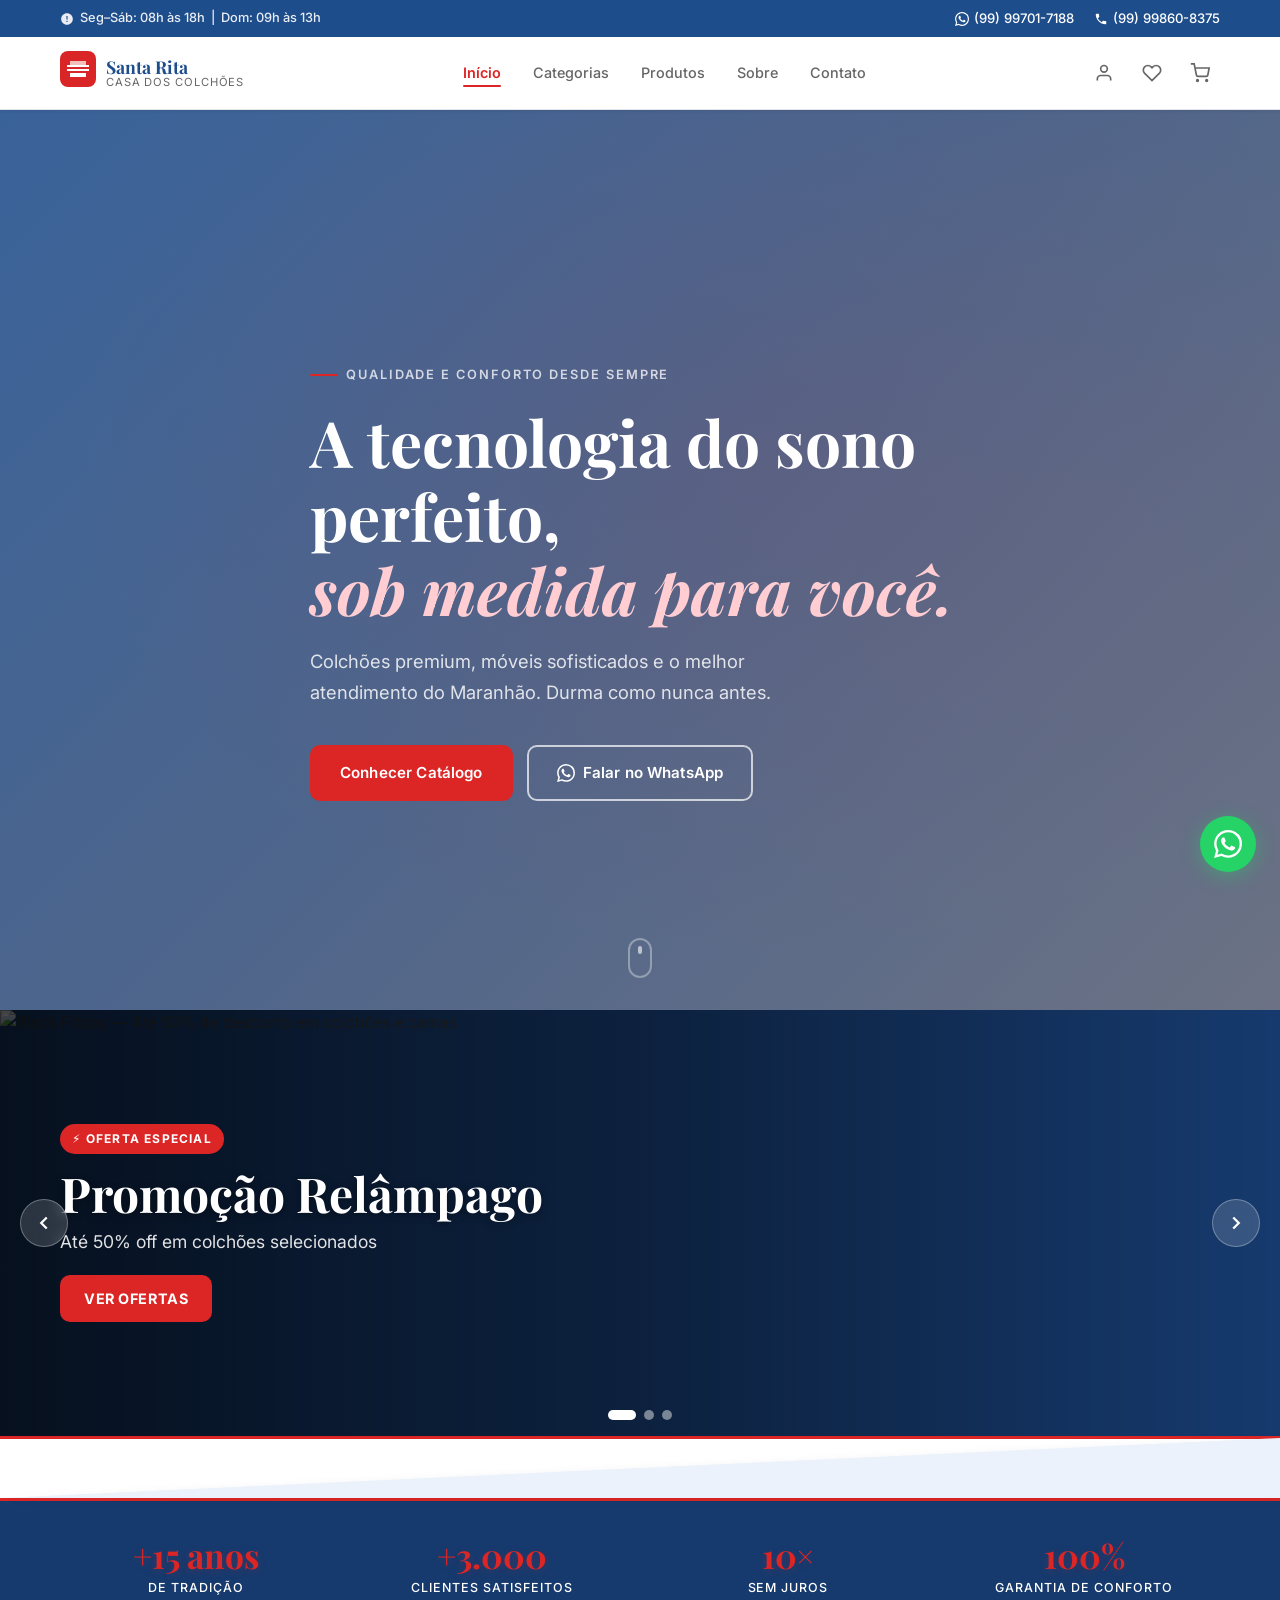
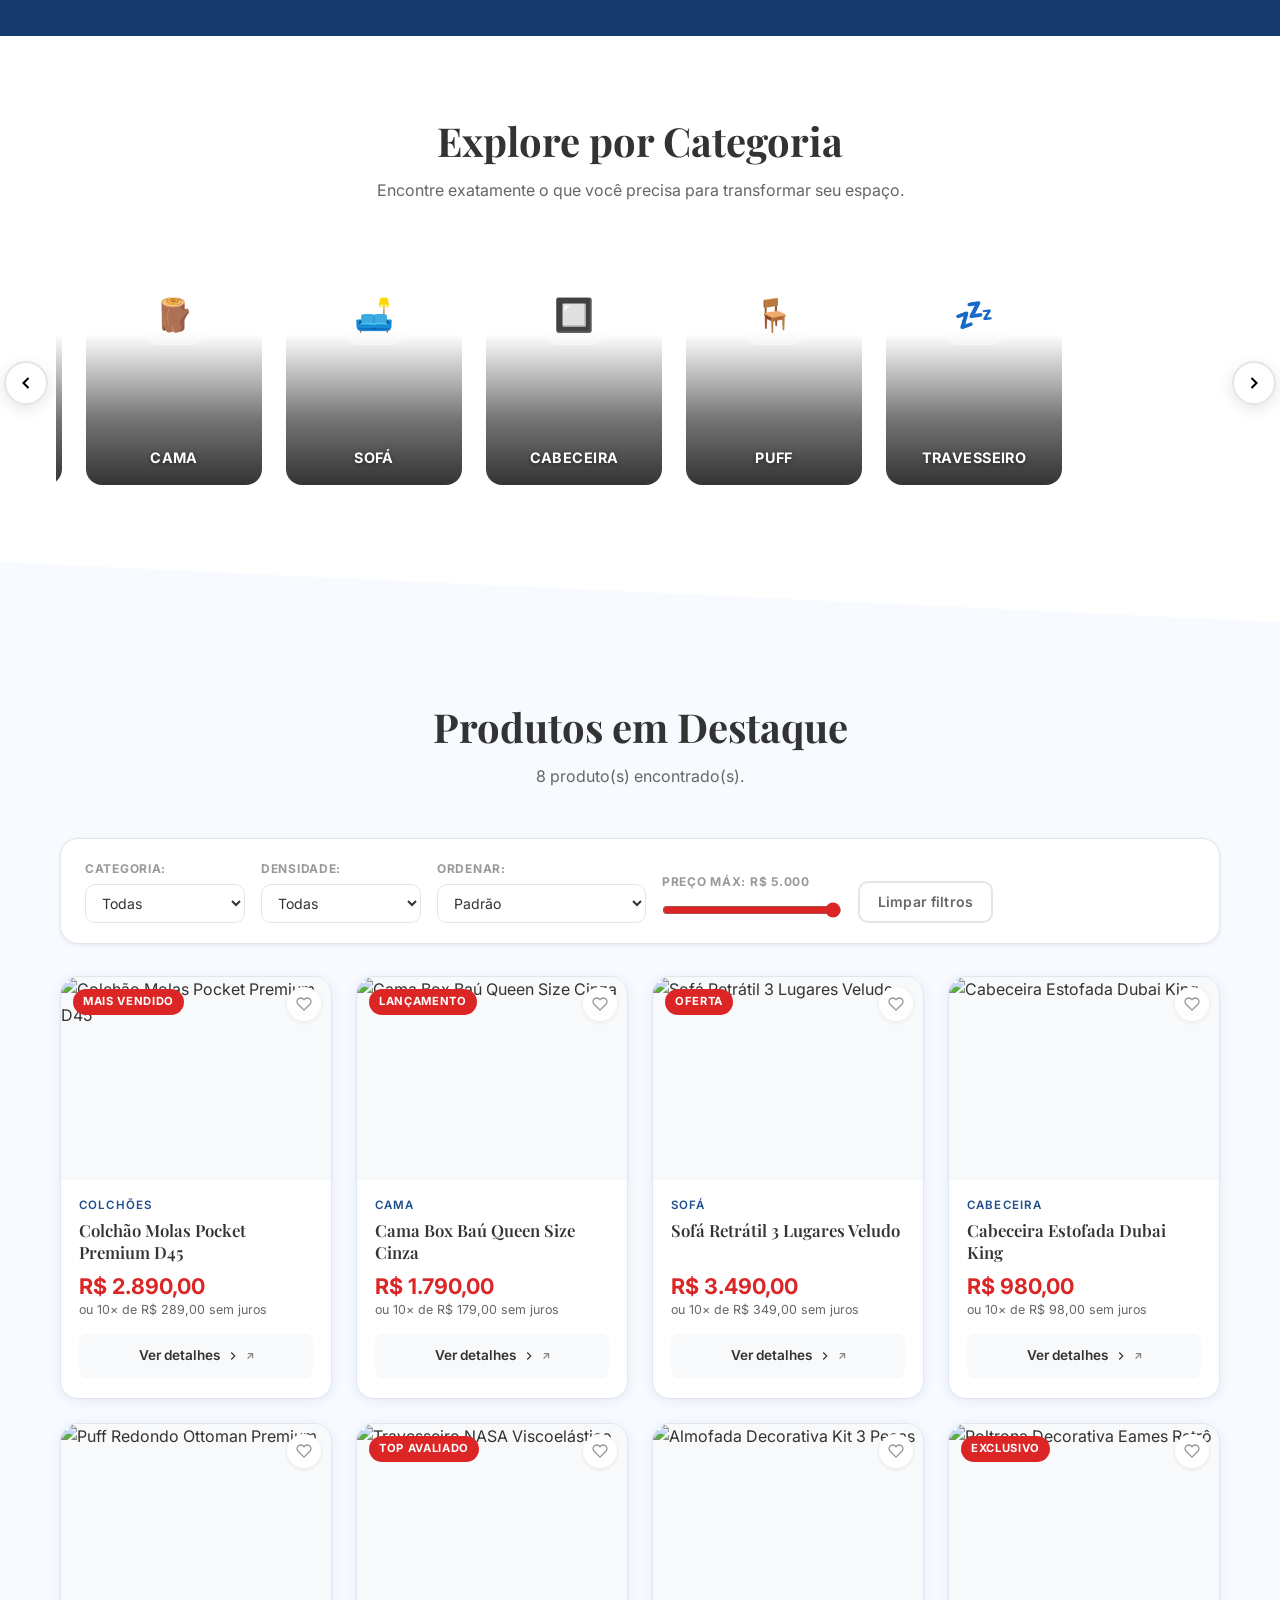
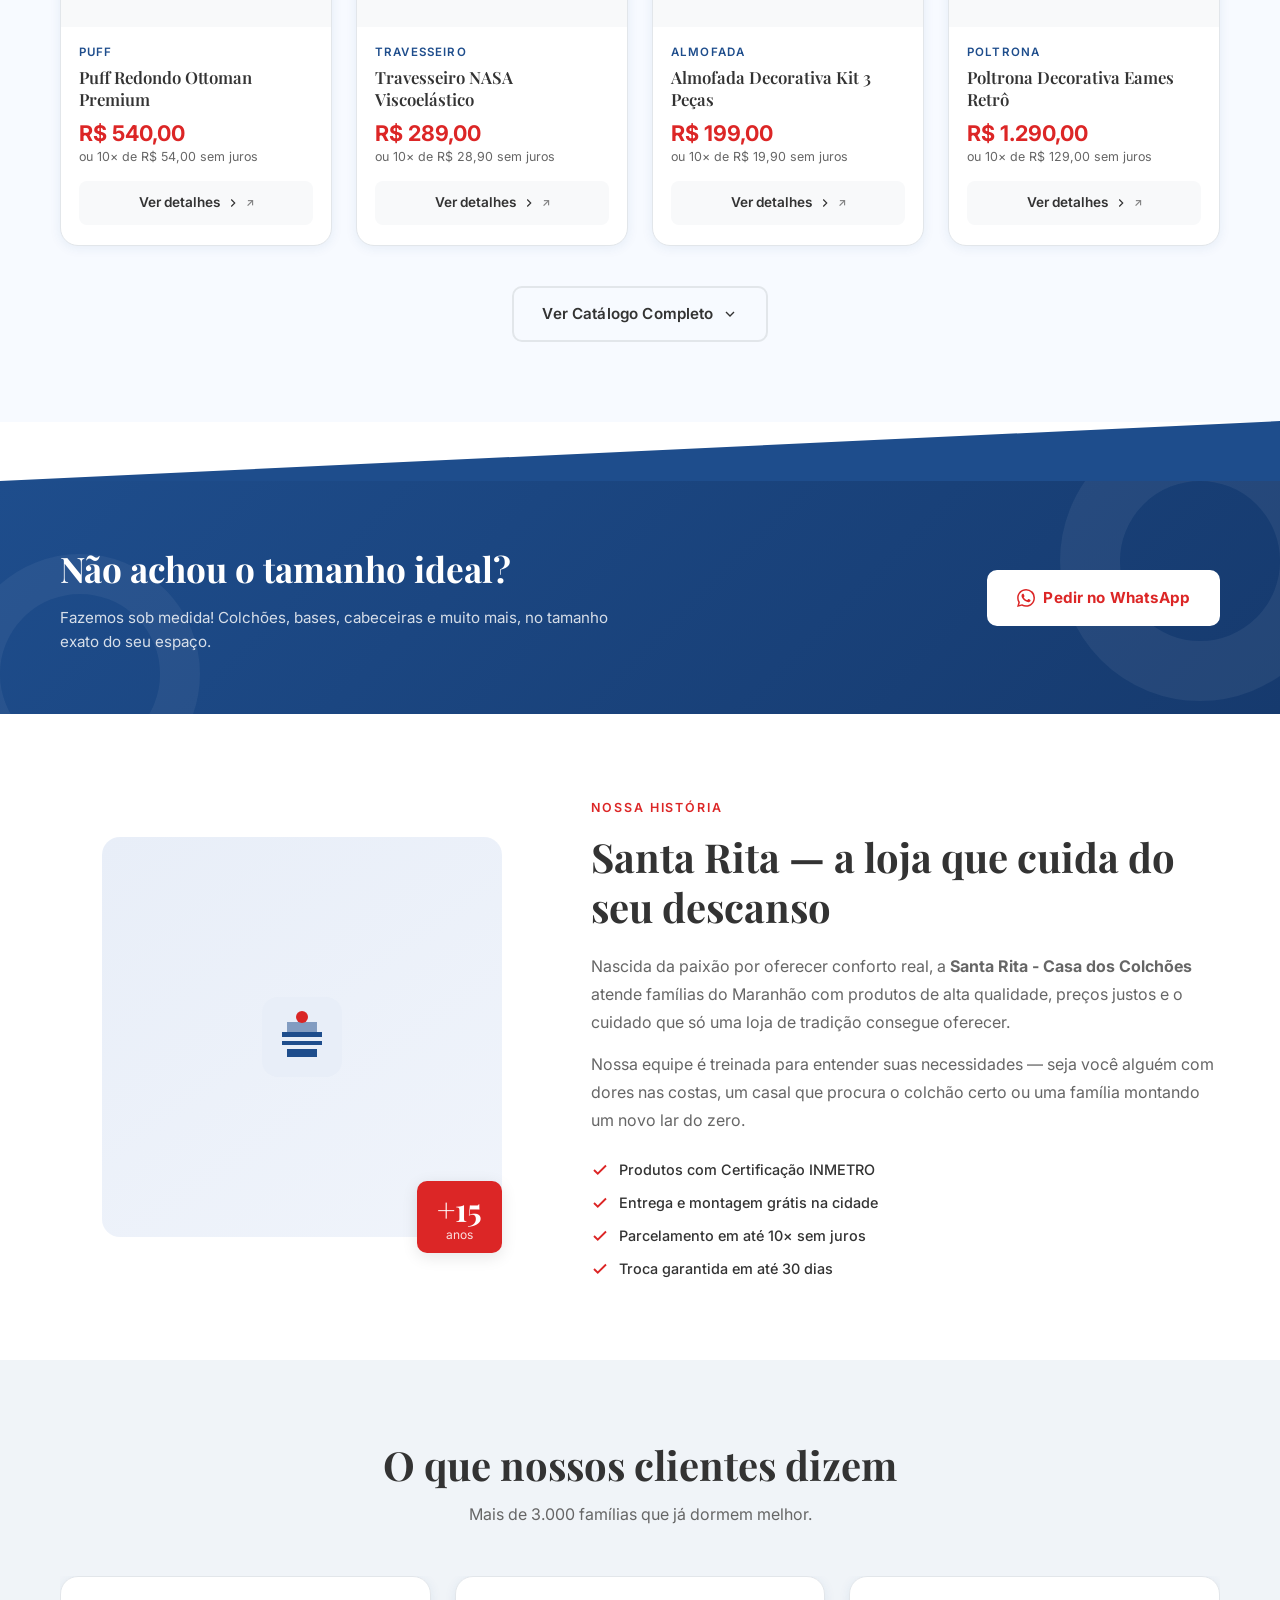
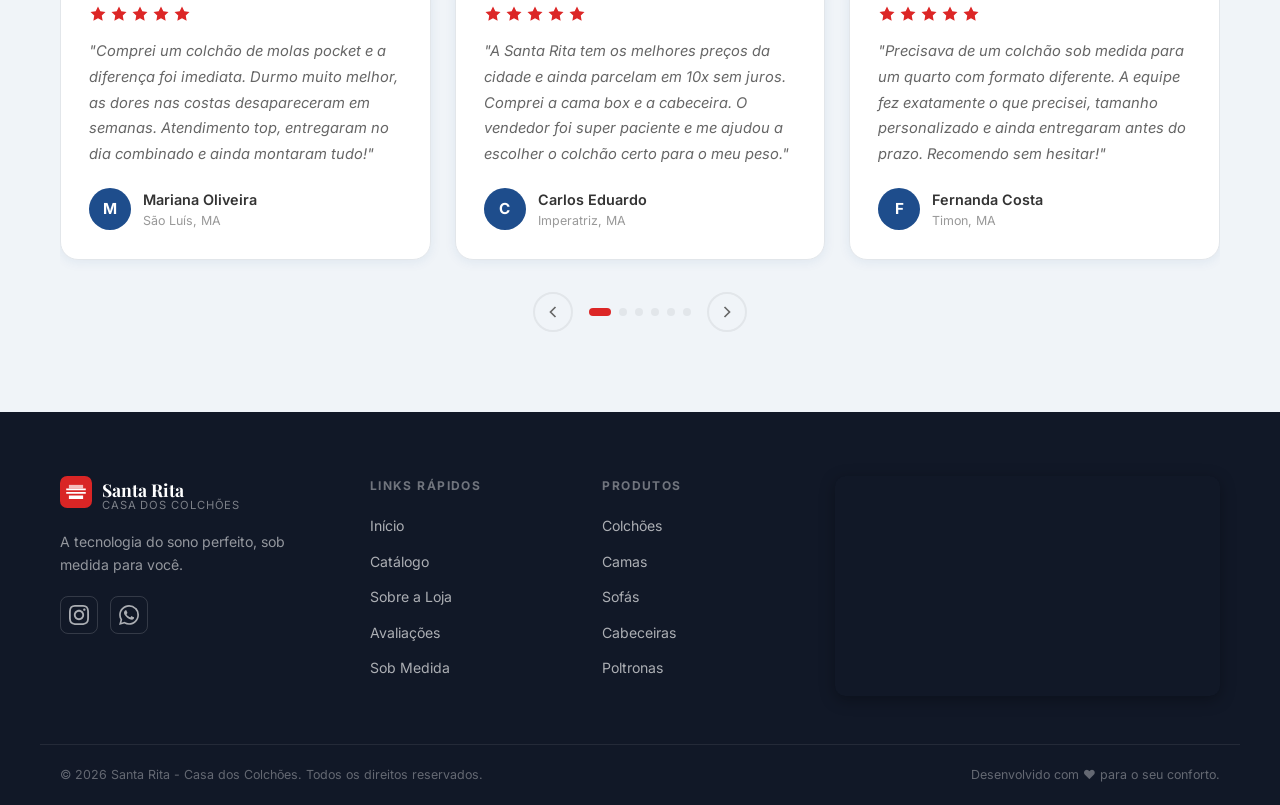
==== commit 5570d229: "ajustes em layout v1" ====
--- a/index.html
+++ b/index.html
@@ -105,6 +105,87 @@
       </div>
     </section>
 
+    <!-- ===== CARROSSEL DE BANNERS PROMOCIONAIS ===== -->
+    <!--
+      COMO USAR: Adicione novos slides copiando o bloco <a class="banner-slide">...</a>
+      Troque href pelo link de destino (catálogo ou WhatsApp) e src pela sua imagem de banner.
+      Tamanho recomendado: 1440×480px (proporção 3:1).
+    -->
+    <section class="banner-promo" id="banner-promo" aria-label="Banners promocionais" aria-roledescription="carrossel">
+      <div class="banner-promo__track-wrap">
+        <div class="banner-promo__track" id="banner-promo-track">
+
+          <!-- SLIDE 1 — Substituir src pela sua imagem de Black Friday -->
+          <a class="banner-slide"
+             href="https://wa.me/5599701-7188?text=Quero%20aproveitar%20a%20promoção!"
+             target="_blank" rel="noopener"
+             aria-label="Promoção Black Friday — até 50% off. Clique para falar no WhatsApp.">
+            <img
+              src="https://images.unsplash.com/photo-1607082348824-0a96f2a4b9da?w=1440&q=80"
+              alt="Black Friday — Até 50% de desconto em colchões e camas"
+              loading="eager" />
+            <!-- Overlay de texto (visível quando não há imagem) -->
+            <div class="banner-slide__overlay">
+              <span class="banner-slide__tag">⚡ Oferta Especial</span>
+              <h2 class="banner-slide__titulo">Promoção Relâmpago</h2>
+              <p class="banner-slide__sub">Até 50% off em colchões selecionados</p>
+              <span class="banner-slide__cta">Ver Ofertas</span>
+            </div>
+          </a>
+
+          <!-- SLIDE 2 — Substituir src pela imagem do cupom/campanha -->
+          <a class="banner-slide"
+             href="#vitrine"
+             aria-label="Parcelamento em 10x sem juros — Clique para ver o catálogo.">
+            <img
+              src="https://images.unsplash.com/photo-1555041469-a586c61ea9bc?w=1440&q=80"
+              alt="Parcelamento facilitado em 10x sem juros"
+              loading="lazy" />
+            <div class="banner-slide__overlay">
+              <span class="banner-slide__tag">💳 Facilidade</span>
+              <h2 class="banner-slide__titulo">10× Sem Juros</h2>
+              <p class="banner-slide__sub">No crédito, sem acréscimos. Confira o catálogo.</p>
+              <span class="banner-slide__cta">Ver Catálogo</span>
+            </div>
+          </a>
+
+          <!-- SLIDE 3 — Campanha sob medida -->
+          <a class="banner-slide"
+             href="https://wa.me/5599701-7188?text=Quero%20um%20produto%20sob%20medida!"
+             target="_blank" rel="noopener"
+             aria-label="Produtos sob medida — fale no WhatsApp.">
+            <img
+              src="https://images.unsplash.com/photo-1631049307264-da0ec9d70304?w=1440&q=80"
+              alt="Produtos sob medida para o seu espaço"
+              loading="lazy" />
+            <div class="banner-slide__overlay">
+              <span class="banner-slide__tag">📐 Exclusivo</span>
+              <h2 class="banner-slide__titulo">Feito Sob Medida</h2>
+              <p class="banner-slide__sub">Colchões, bases e cabeceiras no tamanho exato.</p>
+              <span class="banner-slide__cta">Solicitar Orçamento</span>
+            </div>
+          </a>
+
+        </div><!-- /.banner-promo__track -->
+      </div><!-- /.banner-promo__track-wrap -->
+
+      <!-- Setas de navegação -->
+      <button class="banner-promo__arrow banner-promo__arrow--prev" id="banner-prev" aria-label="Banner anterior">
+        <svg width="22" height="22" viewBox="0 0 24 24" fill="none" stroke="currentColor" stroke-width="2.5"><polyline points="15 18 9 12 15 6"/></svg>
+      </button>
+      <button class="banner-promo__arrow banner-promo__arrow--next" id="banner-next" aria-label="Próximo banner">
+        <svg width="22" height="22" viewBox="0 0 24 24" fill="none" stroke="currentColor" stroke-width="2.5"><polyline points="9 18 15 12 9 6"/></svg>
+      </button>
+
+      <!-- Dots de paginação -->
+      <div class="banner-promo__dots" id="banner-dots" role="tablist" aria-label="Navegar pelos banners"></div>
+    </section>
+
+    <!-- Divisor geométrico hero → stats -->
+    <div class="secao-divisor secao-divisor--azul-branco" aria-hidden="true">
+      <svg viewBox="0 0 1440 60" preserveAspectRatio="none" xmlns="http://www.w3.org/2000/svg"><polygon points="0,60 1440,0 1440,60" fill="var(--fundo-stats)"/></svg>
+    </div>
+
     <!-- ===== STATS STRIP ===== -->
     <div class="stats-strip" role="region" aria-label="Nossos números">
       <div class="container stats-strip__inner">
@@ -135,12 +216,25 @@
           <p class="section-subtitulo">Encontre exatamente o que você precisa para transformar seu espaço.</p>
         </header>
       </div>
-      <div class="categorias__track-wrap">
-        <div class="categorias__track" id="categorias-track" role="list" aria-label="Categorias de produtos">
-          <!-- Renderizado via JS -->
-        </div>
-      </div>
-    </section>
+      <div class="categorias__slider-container">
+        <button class="cat-slider__arrow cat-slider__arrow--prev" id="cat-prev" aria-label="Categorias anteriores">
+          <svg width="20" height="20" viewBox="0 0 24 24" fill="none" stroke="currentColor" stroke-width="2.5"><polyline points="15 18 9 12 15 6"/></svg>
+        </button>
+        <div class="categorias__track-wrap" id="categorias-track-wrap">
+          <div class="categorias__track" id="categorias-track" role="list" aria-label="Categorias de produtos">
+            <!-- Renderizado via JS -->
+          </div>
+        </div>
+        <button class="cat-slider__arrow cat-slider__arrow--next" id="cat-next" aria-label="Proximas categorias">
+          <svg width="20" height="20" viewBox="0 0 24 24" fill="none" stroke="currentColor" stroke-width="2.5"><polyline points="9 18 15 12 9 6"/></svg>
+        </button>
+      </div>
+    </section>
+
+    <!-- Divisor geométrico categorias → vitrine -->
+    <div class="secao-divisor secao-divisor--branco-azul" aria-hidden="true">
+      <svg viewBox="0 0 1440 60" preserveAspectRatio="none" xmlns="http://www.w3.org/2000/svg"><polygon points="0,0 1440,60 0,60" fill="var(--fundo-vitrine)"/></svg>
+    </div>
 
     <!-- ===== VITRINE ===== -->
     <section class="vitrine" id="vitrine" aria-labelledby="vitrine-titulo">
@@ -167,6 +261,24 @@
             </select>
           </div>
           <div class="filtros__grupo">
+            <label for="filtro-densidade" class="filtros__label">Densidade:</label>
+            <select id="filtro-densidade" class="filtros__select">
+              <option value="todas">Todas</option>
+              <option value="D28">D28</option>
+              <option value="D33">D33</option>
+              <option value="D45">D45</option>
+              <option value="molas">Molas Ensacadas</option>
+            </select>
+          </div>
+          <div class="filtros__grupo">
+            <label for="filtro-ordenacao" class="filtros__label">Ordenar:</label>
+            <select id="filtro-ordenacao" class="filtros__select">
+              <option value="padrao">Padrão</option>
+              <option value="menor">Preço: Menor para Maior</option>
+              <option value="maior">Preço: Maior para Menor</option>
+            </select>
+          </div>
+          <div class="filtros__grupo">
             <label for="filtro-preco" class="filtros__label">Preço máx: <span id="filtro-preco-valor">R$ 5.000</span></label>
             <input type="range" id="filtro-preco" class="filtros__range" min="100" max="5000" value="5000" step="50" />
           </div>
@@ -185,6 +297,11 @@
         </div>
       </div>
     </section>
+
+    <!-- Divisor geométrico vitrine → CTA -->
+    <div class="secao-divisor secao-divisor--azul-vermelho" aria-hidden="true">
+      <svg viewBox="0 0 1440 60" preserveAspectRatio="none" xmlns="http://www.w3.org/2000/svg"><polygon points="0,60 1440,0 1440,60" fill="var(--fundo-cta)"/></svg>
+    </div>
 
     <!-- ===== CTA INTERMEDIÁRIO ===== -->
     <section class="cta-band" aria-labelledby="cta-titulo">
@@ -325,26 +442,21 @@
         </ul>
       </div>
 
-      <address class="footer__col footer__col--contato" aria-label="Informações de contato">
-        <h3 class="footer__heading">Contato</h3>
-        <ul class="footer__list footer__list--contact" role="list">
-          <li>
-            <svg width="16" height="16" viewBox="0 0 24 24" fill="none" stroke="currentColor" stroke-width="2" aria-hidden="true"><path d="M21 10c0 7-9 13-9 13s-9-6-9-13a9 9 0 0 1 18 0z"/><circle cx="12" cy="10" r="3"/></svg>
-            Av. Principal, 1234 – Centro<br>São Luís, MA – 65.000-000
-          </li>
-          <li>
-            <svg width="16" height="16" viewBox="0 0 24 24" fill="none" stroke="currentColor" stroke-width="2" aria-hidden="true"><path d="M22 16.92v3a2 2 0 0 1-2.18 2 19.79 19.79 0 0 1-8.63-3.07A19.5 19.5 0 0 1 4.69 12 19.79 19.79 0 0 1 1.61 3.5 2 2 0 0 1 3.6 1.3h3a2 2 0 0 1 2 1.72 12.84 12.84 0 0 0 .7 2.81 2 2 0 0 1-.45 2.11L8.09 9.91a16 16 0 0 0 6 6l1.27-1.27a2 2 0 0 1 2.11-.45 12.84 12.84 0 0 0 2.81.7A2 2 0 0 1 22 16.92z"/></svg>
-            <a href="https://wa.me/5599701-7188" class="footer__link">(99) 99701-7188</a> — WhatsApp
-          </li>
-          <li>
-            <svg width="16" height="16" viewBox="0 0 24 24" fill="none" stroke="currentColor" stroke-width="2" aria-hidden="true"><path d="M22 16.92v3a2 2 0 0 1-2.18 2 19.79 19.79 0 0 1-8.63-3.07A19.5 19.5 0 0 1 4.69 12 19.79 19.79 0 0 1 1.61 3.5 2 2 0 0 1 3.6 1.3h3a2 2 0 0 1 2 1.72 12.84 12.84 0 0 0 .7 2.81 2 2 0 0 1-.45 2.11L8.09 9.91a16 16 0 0 0 6 6l1.27-1.27a2 2 0 0 1 2.11-.45 12.84 12.84 0 0 0 2.81.7A2 2 0 0 1 22 16.92z"/></svg>
-            <a href="tel:5599860-8375" class="footer__link">(99) 99860-8375</a> — Loja
-          </li>
-          <li>
-            <svg width="16" height="16" viewBox="0 0 24 24" fill="none" stroke="currentColor" stroke-width="2" aria-hidden="true"><circle cx="12" cy="12" r="10"/><polyline points="12 6 12 12 16 14"/></svg>
-            Seg–Sáb: 08h–18h | Dom: 09h–13h
-          </li>
-        </ul>
+    
+          <div class="footer__mapa">
+            <iframe
+              src="https://www.google.com/maps/embed?pb=!1m18!1m12!1m3!1d3986.0!2d-44.3028!3d-2.5297!2m3!1f0!2f0!3f0!3m2!1i1024!2i768!4f13.1!3m3!1m2!1s0x0%3A0x0!2zMsKwMzEnNDYuOSJTIDQ0wrAxOCcxMC4xIlc!5e0!3m2!1spt-BR!2sbr!4v1700000000000!5m2!1spt-BR!2sbr"
+              width="100%"
+              height="220"
+              style="border:0;border-radius:10px;box-shadow:0 4px 16px rgba(0,0,0,.25);"
+              allowfullscreen=""
+              loading="lazy"
+              referrerpolicy="no-referrer-when-downgrade"
+              title="Localização da Santa Rita - Casa dos Colchões no Google Maps"
+              aria-label="Mapa interativo com a localização da loja"
+            ></iframe>
+          </div>
+        </div>
       </address>
     </div>
 
--- a/style.css
+++ b/style.css
@@ -14,10 +14,23 @@
   /* === CORES DA MARCA === */
   --azul-santa-rita:    #1E4D8C;
   --azul-escuro:        #163A6E;
-  --vermelho-santa-rita:#D92525;
-  --vermelho-hover:     #B71C1C;
+
+  /* === VERMELHO VIVO E COMERCIAL === */
+  --primary-red:          #DC2626;   /* vermelho principal — vivo e premium */
+  --primary-red-hover:    #B91C1C;   /* hover mais escuro */
+  --primary-red-light:    #FEF2F2;   /* fundo suave para destaques */
+  /* aliases para retrocompatibilidade */
+  --vermelho-santa-rita:  var(--primary-red);
+  --vermelho-hover:       var(--primary-red-hover);
+
   --branco-puro:        #FFFFFF;
   --fundo-cinza-claro:  #F8F9FA;
+
+  /* === SEÇÕES COM FUNDO ALTERNADO === */
+  --fundo-page:         #F0F4F8;   /* azul-gelo corporativo */
+  --fundo-stats:        #EBF2FB;   /* stats strip — azul mais saturado */
+  --fundo-vitrine:      #F7FAFF;   /* vitrine — quase branco */
+  --fundo-cta:          var(--azul-santa-rita); /* CTA band — azul da marca */
 
   /* === TEXTO === */
   --texto-principal:    #333333;
@@ -838,7 +851,7 @@
 
 /* ===== CTA BAND ===== */
 .cta-band {
-  background: linear-gradient(135deg, var(--vermelho-santa-rita) 0%, #A01A1A 100%);
+  background: linear-gradient(135deg, var(--azul-santa-rita) 0%, #1E4D8C 100%);
   padding: 60px 0;
   position: relative;
   overflow: hidden;
@@ -2396,4 +2409,800 @@
   font-weight: 600;
   transition: var(--transicao);
 }
-.btn--danger:hover { background: var(--vermelho-hover); border-color: var(--vermelho-hover); }+.btn--danger:hover { background: var(--vermelho-hover); border-color: var(--vermelho-hover); }
+/* ================================================
+   ADIÇÕES v2 — Filtros, Mapa, Divisores, Cores
+   ================================================ */
+
+/* ===== FUNDOS ALTERNADOS DAS SEÇÕES ===== */
+.stats-strip   { background: var(--fundo-stats); }
+.categorias    { background: var(--branco-puro); }
+.vitrine       { background: var(--fundo-vitrine); }
+.sobre         { background: var(--branco-puro); }
+.depoimentos   { background: var(--fundo-page); }
+
+/* CTA band mantém gradiente próprio */
+.cta-band {
+  background: linear-gradient(135deg, var(--azul-santa-rita) 0%, var(--azul-escuro) 100%);
+}
+
+/* ===== DIVISORES GEOMÉTRICOS SVG ===== */
+.secao-divisor {
+  display: block;
+  line-height: 0;
+  overflow: hidden;
+  pointer-events: none;
+  margin-top: -1px; /* eliminar gap de 1px entre seção e divisor */
+}
+.secao-divisor svg {
+  display: block;
+  width: 100%;
+  height: 60px;
+}
+
+/* Sombra suave abaixo dos divisores para profundidade */
+.secao-divisor--azul-branco { filter: drop-shadow(0 2px 4px rgba(0,0,0,.06)); }
+
+/* ===== FILTROS — novos grupos (densidade e ordenação) ===== */
+.filtros {
+  display: flex;
+  flex-wrap: wrap;
+  align-items: flex-end;
+  gap: 16px;
+  padding: 20px 24px;
+  background: var(--branco-puro);
+  border: 1.5px solid var(--borda);
+  border-radius: var(--raio-lg);
+  margin-bottom: 32px;
+  box-shadow: var(--sombra-sm);
+}
+
+.filtros__grupo {
+  display: flex;
+  flex-direction: column;
+  gap: 6px;
+  min-width: 160px;
+}
+
+.filtros__label {
+  font-size: .75rem;
+  font-weight: 700;
+  text-transform: uppercase;
+  letter-spacing: .06em;
+  color: var(--texto-muted);
+}
+
+.filtros__select {
+  padding: 9px 12px;
+  border: 1.5px solid var(--borda);
+  border-radius: var(--raio);
+  font-family: var(--fonte-corpo);
+  font-size: .88rem;
+  color: var(--texto-principal);
+  background: var(--branco-puro);
+  cursor: pointer;
+  transition: border-color .2s;
+  appearance: auto;
+}
+.filtros__select:focus {
+  outline: none;
+  border-color: var(--primary-red);
+  box-shadow: 0 0 0 3px rgba(220,38,38,.10);
+}
+
+.filtros__range {
+  accent-color: var(--primary-red);
+  width: 100%;
+  cursor: pointer;
+}
+
+/* Responsive filtros */
+@media (max-width: 640px) {
+  .filtros { flex-direction: column; }
+  .filtros__grupo { width: 100%; }
+}
+
+/* ===== FOOTER — layout com mapa ===== */
+.footer__col--contato-mapa {
+  /* Sobrescreve o col padrão para ocupar a largura total disponível */
+  grid-column: auto;
+}
+
+.footer__contato-inner {
+  display: grid;
+  grid-template-columns: 1fr;
+  gap: 20px;
+}
+
+@media (min-width: 640px) {
+  .footer__contato-inner {
+    grid-template-columns: 1fr 1fr;
+    align-items: start;
+    gap: 24px;
+  }
+}
+
+.footer__contato-info h3 { /* heading dentro do bloco contato */
+  color: var(--branco-puro);
+  font-size: .85rem;
+  font-weight: 700;
+  text-transform: uppercase;
+  letter-spacing: .08em;
+  margin-bottom: 16px;
+  opacity: .9;
+}
+
+.footer__mapa {
+  border-radius: 10px;
+  overflow: hidden;
+  box-shadow: 0 4px 16px rgba(0,0,0,.3);
+  align-self: start;
+}
+.footer__mapa iframe {
+  display: block;
+  width: 100%;
+  height: 220px;
+  border: 0;
+  border-radius: 10px;
+}
+
+/* Ajuste do grid do footer para acomodar a coluna expandida */
+@media (min-width: 900px) {
+  .footer__grid {
+    grid-template-columns: 1.4fr 1fr 1fr 2fr;
+  }
+}
+
+/* ===== PRODUTO CARD — cursor e hint de nova aba ===== */
+.produto-card {
+  cursor: pointer;
+}
+.produto-card__ver::after {
+  content: ' ↗';
+  font-size: .8em;
+  opacity: .6;
+}
+
+/* ===== OVERRIDE VERMELHO — garantir que todos os elementos usem o novo tom ===== */
+.produto-card__tag   { background: var(--primary-red); }
+.produto-card__avista { color: var(--primary-red); }
+
+.dep-card__estrela { fill: var(--primary-red); stroke: none; }
+
+.sobre__anos-badge {
+  background: var(--primary-red);
+}
+
+:focus-visible {
+  outline-color: var(--primary-red);
+}
+
+/* Badge hover */
+.badge { background: var(--primary-red); }
+
+/* Slider range vermelho vivo */
+input[type="range"] { accent-color: var(--primary-red); }
+/* =====================================================
+   MELHORIAS v2 — Santa Rita Casa dos Colchões
+   =====================================================
+   1. Stats Strip — Contraste forte (azul escuro + vermelho + branco)
+   2. Categorias — Cards maiores com imagem de fundo + slider com setas
+   3. Banner Promocional — Carrossel full-width com dots
+   4. Drawer Carrinho & Favoritos — estilos de renderização de itens
+   ===================================================== */
+
+/* ===== 1. STATS STRIP — REDESIGN DE CONTRASTE ===== */
+
+/* Substitui fundo azul claro por azul escuro institucional */
+.stats-strip {
+  background: var(--azul-escuro); /* #163A6E — azul escuro da marca */
+  padding: 36px 0;
+  border-top: 3px solid var(--primary-red);
+}
+
+/* Número em vermelho forte e vivo */
+.stat__num {
+  color: var(--primary-red); /* #DC2626 — vermelho principal */
+  font-size: 2.1rem;
+  text-shadow: 0 2px 8px rgba(220,38,38,.2);
+}
+
+/* Label em branco puro, sem opacidade reduzida */
+.stat__label {
+  color: #FFFFFF;
+  opacity: 1;      /* Remove a opacidade de 0.75 original */
+  font-weight: 500;
+  letter-spacing: .08em;
+}
+
+
+/* ===== 2. CATEGORIAS — SLIDER COM SETAS E CARDS COM IMAGEM ===== */
+
+/* Container externo com posição relativa para as setas */
+.categorias__slider-container {
+  position: relative;
+  display: flex;
+  align-items: center;
+  padding: 0 56px; /* espaço para as setas nas laterais */
+}
+
+@media (max-width: 600px) {
+  .categorias__slider-container {
+    padding: 0 40px;
+  }
+}
+
+/* Setas de navegação do slider de categorias */
+.cat-slider__arrow {
+  position: absolute;
+  top: 50%;
+  transform: translateY(-50%);
+  z-index: 10;
+  width: 44px;
+  height: 44px;
+  border-radius: 50%;
+  background: var(--branco-puro);
+  border: 2px solid var(--borda);
+  display: flex;
+  align-items: center;
+  justify-content: center;
+  cursor: pointer;
+  transition: var(--transicao);
+  box-shadow: var(--sombra-md);
+  flex-shrink: 0;
+}
+.cat-slider__arrow--prev { left: 4px; }
+.cat-slider__arrow--next { right: 4px; }
+
+.cat-slider__arrow:hover {
+  background: var(--primary-red);
+  border-color: var(--primary-red);
+  color: #fff;
+  box-shadow: 0 4px 16px rgba(220,38,38,.3);
+}
+.cat-slider__arrow:disabled {
+  opacity: .35;
+  cursor: not-allowed;
+  pointer-events: none;
+}
+
+/* Track wrap — ocupa espaço disponível */
+.categorias__track-wrap {
+  flex: 1;
+  overflow-x: auto;
+  -webkit-overflow-scrolling: touch;
+  scrollbar-width: none;
+  padding: 16px 8px 28px;
+  cursor: grab;
+  scroll-behavior: smooth;
+}
+.categorias__track-wrap:active { cursor: grabbing; }
+.categorias__track-wrap::-webkit-scrollbar { display: none; }
+
+.categorias__track {
+  display: flex;
+  gap: 20px;
+  width: max-content;
+}
+
+/* Novo cat-card — maior, com área para imagem de fundo */
+.cat-card {
+  flex-shrink: 0;
+  position: relative;
+  width: 180px;
+  height: 220px;
+  border-radius: var(--raio-lg);
+  overflow: hidden;
+  cursor: pointer;
+  transition: transform .3s cubic-bezier(.4,0,.2,1), box-shadow .3s ease;
+  border: 2px solid transparent;
+  /* Fallback — cor da categoria se não houver bg-image */
+  background: linear-gradient(135deg, var(--azul-santa-rita) 0%, var(--azul-escuro) 100%);
+}
+
+/* Imagem de fundo da categoria (definida inline via JS ou CSS) */
+.cat-card[data-bg] {
+  background-image: attr(data-bg url);
+  background-size: cover;
+  background-position: center;
+}
+
+/* Cores de fallback por categoria */
+.cat-card[data-cat="colchao"]     { background: linear-gradient(135deg, #1E4D8C 0%, #163A6E 100%); }
+.cat-card[data-cat="cama"]        { background: linear-gradient(135deg, #2C5F8A 0%, #1A3F5C 100%); }
+.cat-card[data-cat="sofa"]        { background: linear-gradient(135deg, #4A5568 0%, #2D3748 100%); }
+.cat-card[data-cat="cabeceira"]   { background: linear-gradient(135deg, #553C9A 0%, #3B2A70 100%); }
+.cat-card[data-cat="puff"]        { background: linear-gradient(135deg, #B7791F 0%, #744210 100%); }
+.cat-card[data-cat="travesseiro"] { background: linear-gradient(135deg, #276749 0%, #1C4532 100%); }
+.cat-card[data-cat="almofada"]    { background: linear-gradient(135deg, #C05621 0%, #7B341E 100%); }
+.cat-card[data-cat="poltrona"]    { background: linear-gradient(135deg, #2B6CB0 0%, #1A365D 100%); }
+
+/* Gradiente escuro na base para legibilidade do nome */
+.cat-card::after {
+  content: '';
+  position: absolute;
+  inset: 0;
+  background: linear-gradient(
+    to bottom,
+    transparent 30%,
+    rgba(0,0,0,.55) 70%,
+    rgba(0,0,0,.80) 100%
+  );
+  pointer-events: none;
+}
+
+/* Ícone da categoria — posicionado no topo */
+.cat-card__icon {
+  position: absolute;
+  top: 16px;
+  left: 50%;
+  transform: translateX(-50%);
+  width: 60px;
+  height: 60px;
+  background: rgba(255,255,255,.18);
+  backdrop-filter: blur(6px);
+  -webkit-backdrop-filter: blur(6px);
+  border: 1.5px solid rgba(255,255,255,.3);
+  border-radius: 14px;
+  display: flex;
+  align-items: center;
+  justify-content: center;
+  font-size: 2rem;
+  z-index: 1;
+  transition: var(--transicao);
+}
+
+/* Nome da categoria — centralizado na base do card */
+.cat-card__nome {
+  position: absolute;
+  bottom: 16px;
+  left: 0;
+  right: 0;
+  text-align: center;
+  font-size: .9rem;
+  font-weight: 700;
+  color: #FFFFFF;
+  letter-spacing: .03em;
+  z-index: 2;
+  text-shadow: 0 1px 4px rgba(0,0,0,.5);
+  text-transform: uppercase;
+}
+
+/* Hover: zoom sutil + sombra ampliada */
+.cat-card:hover {
+  transform: scale(1.05) translateY(-2px);
+  box-shadow: 0 12px 32px rgba(0,0,0,.28);
+  border-color: rgba(255,255,255,.4);
+}
+.cat-card:hover .cat-card__icon {
+  background: rgba(255,255,255,.28);
+  transform: translateX(-50%) scale(1.08);
+}
+
+/* Estado ativo (categoria selecionada) */
+.cat-card.ativa {
+  border-color: var(--primary-red);
+  box-shadow: 0 0 0 3px rgba(220,38,38,.35), 0 8px 24px rgba(0,0,0,.25);
+}
+.cat-card.ativa::before {
+  content: '';
+  position: absolute;
+  inset: 0;
+  background: rgba(220,38,38,.18);
+  z-index: 1;
+  pointer-events: none;
+}
+.cat-card.ativa .cat-card__nome { color: var(--primary-red); }
+
+
+/* ===== 3. BANNER PROMOCIONAL — CARROSSEL FULL-WIDTH ===== */
+
+.banner-promo {
+  position: relative;
+  width: 100%;
+  overflow: hidden;
+  background: #111;
+  /* Separador visual do hero */
+  border-bottom: 3px solid var(--primary-red);
+}
+
+.banner-promo__track-wrap {
+  width: 100%;
+  overflow: hidden;
+}
+
+.banner-promo__track {
+  display: flex;
+  transition: transform .55s cubic-bezier(.4,0,.2,1);
+  will-change: transform;
+}
+
+/* Cada slide ocupa 100% da largura */
+.banner-slide {
+  flex-shrink: 0;
+  width: 100%;
+  position: relative;
+  display: block;
+  overflow: hidden;
+  /* Proporção 3:1 — manter aspect-ratio para diferentes banners */
+  aspect-ratio: 3 / 1;
+  background: var(--azul-escuro);
+  text-decoration: none;
+}
+
+@media (max-width: 767px) {
+  /* Mobile: proporção mais alta para melhor leitura */
+  .banner-slide {
+    aspect-ratio: 2 / 1;
+  }
+}
+
+/* Imagem do banner */
+.banner-slide img {
+  width: 100%;
+  height: 100%;
+  object-fit: cover;
+  display: block;
+  transition: transform .6s ease;
+}
+.banner-slide:hover img {
+  transform: scale(1.02);
+}
+
+/* Overlay de texto — visível por cima da imagem */
+.banner-slide__overlay {
+  position: absolute;
+  inset: 0;
+  display: flex;
+  flex-direction: column;
+  justify-content: center;
+  align-items: flex-start;
+  padding: clamp(24px, 5vw, 60px);
+  background: linear-gradient(
+    to right,
+    rgba(0,0,0,.72) 0%,
+    rgba(0,0,0,.4) 55%,
+    transparent 100%
+  );
+  z-index: 2;
+}
+
+.banner-slide__tag {
+  display: inline-block;
+  background: var(--primary-red);
+  color: #fff;
+  font-size: .75rem;
+  font-weight: 700;
+  text-transform: uppercase;
+  letter-spacing: .1em;
+  padding: 5px 12px;
+  border-radius: 99px;
+  margin-bottom: 12px;
+}
+
+.banner-slide__titulo {
+  font-family: var(--fonte-display);
+  font-size: clamp(1.5rem, 4vw, 3rem);
+  font-weight: 700;
+  color: #FFFFFF;
+  line-height: 1.15;
+  margin-bottom: 8px;
+  text-shadow: 0 2px 8px rgba(0,0,0,.4);
+  max-width: 560px;
+}
+
+.banner-slide__sub {
+  font-size: clamp(.85rem, 1.8vw, 1.1rem);
+  color: rgba(255,255,255,.88);
+  margin-bottom: 20px;
+  max-width: 440px;
+  line-height: 1.5;
+}
+
+.banner-slide__cta {
+  display: inline-flex;
+  align-items: center;
+  gap: 6px;
+  background: var(--primary-red);
+  color: #fff;
+  font-size: .9rem;
+  font-weight: 700;
+  padding: 12px 24px;
+  border-radius: var(--raio);
+  transition: var(--transicao);
+  text-transform: uppercase;
+  letter-spacing: .04em;
+}
+.banner-slide:hover .banner-slide__cta {
+  background: var(--primary-red-hover);
+  transform: translateX(4px);
+}
+
+/* Setas do banner */
+.banner-promo__arrow {
+  position: absolute;
+  top: 50%;
+  transform: translateY(-50%);
+  z-index: 10;
+  width: 48px;
+  height: 48px;
+  border-radius: 50%;
+  background: rgba(255,255,255,.15);
+  backdrop-filter: blur(8px);
+  -webkit-backdrop-filter: blur(8px);
+  border: 1.5px solid rgba(255,255,255,.3);
+  color: #fff;
+  display: flex;
+  align-items: center;
+  justify-content: center;
+  cursor: pointer;
+  transition: var(--transicao);
+}
+.banner-promo__arrow:hover {
+  background: var(--primary-red);
+  border-color: var(--primary-red);
+}
+
+.banner-promo__arrow--prev { left: 20px; }
+.banner-promo__arrow--next { right: 20px; }
+
+@media (max-width: 480px) {
+  .banner-promo__arrow {
+    width: 38px;
+    height: 38px;
+  }
+  .banner-promo__arrow--prev { left: 8px; }
+  .banner-promo__arrow--next { right: 8px; }
+}
+
+/* Dots do banner */
+.banner-promo__dots {
+  position: absolute;
+  bottom: 16px;
+  left: 50%;
+  transform: translateX(-50%);
+  display: flex;
+  gap: 8px;
+  z-index: 10;
+}
+
+.banner-promo__dot {
+  width: 10px;
+  height: 10px;
+  border-radius: 50%;
+  background: rgba(255,255,255,.45);
+  border: none;
+  cursor: pointer;
+  transition: var(--transicao);
+  padding: 0;
+}
+.banner-promo__dot.ativo {
+  background: #fff;
+  width: 28px;
+  border-radius: 5px;
+}
+.banner-promo__dot:hover { background: rgba(255,255,255,.75); }
+
+
+/* ===== 4. DRAWER — estilos complementares ===== */
+
+/* Container do drawer overlay */
+.drawer-overlay {
+  position: fixed;
+  inset: 0;
+  background: rgba(0,0,0,.5);
+  z-index: 9000;
+  opacity: 0;
+  pointer-events: none;
+  transition: opacity .3s ease;
+  backdrop-filter: blur(2px);
+  -webkit-backdrop-filter: blur(2px);
+}
+.drawer-overlay.aberto {
+  opacity: 1;
+  pointer-events: all;
+}
+
+/* Drawer lateral */
+.drawer {
+  position: absolute;
+  top: 0;
+  right: 0;
+  width: min(420px, 95vw);
+  height: 100%;
+  background: #fff;
+  display: flex;
+  flex-direction: column;
+  transform: translateX(100%);
+  transition: transform .35s cubic-bezier(.4,0,.2,1);
+  box-shadow: -8px 0 40px rgba(0,0,0,.18);
+}
+.drawer-overlay.aberto .drawer {
+  transform: translateX(0);
+}
+
+.drawer__header {
+  display: flex;
+  align-items: center;
+  justify-content: space-between;
+  padding: 20px 24px;
+  border-bottom: 1px solid var(--borda);
+  flex-shrink: 0;
+}
+.drawer__titulo {
+  font-family: var(--fonte-display);
+  font-size: 1.1rem;
+  font-weight: 700;
+  color: var(--texto-principal);
+  display: flex;
+  align-items: center;
+  gap: 10px;
+}
+.drawer__body {
+  flex: 1;
+  overflow-y: auto;
+  padding: 16px;
+  display: flex;
+  flex-direction: column;
+  gap: 12px;
+}
+.drawer__footer {
+  padding: 20px 24px;
+  border-top: 1px solid var(--borda);
+  flex-shrink: 0;
+  background: var(--fundo-cinza-claro);
+}
+.drawer__total {
+  display: flex;
+  justify-content: space-between;
+  align-items: center;
+  margin-bottom: 16px;
+}
+.drawer__total-label {
+  font-weight: 600;
+  font-size: 1rem;
+  color: var(--texto-secundario);
+  text-transform: uppercase;
+  letter-spacing: .05em;
+}
+.drawer__total-valor {
+  font-family: var(--fonte-display);
+  font-size: 1.4rem;
+  font-weight: 700;
+  color: var(--primary-red);
+}
+
+/* Item dentro do drawer (carrinho e favoritos) */
+.drawer-item {
+  display: flex;
+  gap: 14px;
+  align-items: flex-start;
+  padding: 14px;
+  background: var(--fundo-cinza-claro);
+  border-radius: var(--raio);
+  border: 1px solid var(--borda);
+  position: relative;
+  transition: var(--transicao);
+}
+.drawer-item:hover {
+  border-color: rgba(220,38,38,.2);
+  box-shadow: var(--sombra-sm);
+}
+
+.drawer-item__img {
+  width: 72px;
+  height: 72px;
+  object-fit: cover;
+  border-radius: 8px;
+  flex-shrink: 0;
+  background: var(--borda);
+}
+
+.drawer-item__corpo {
+  flex: 1;
+  min-width: 0;
+}
+.drawer-item__cat {
+  font-size: .72rem;
+  text-transform: uppercase;
+  letter-spacing: .07em;
+  color: var(--texto-muted);
+  font-weight: 600;
+  margin-bottom: 2px;
+}
+.drawer-item__nome {
+  font-size: .9rem;
+  font-weight: 600;
+  color: var(--texto-principal);
+  line-height: 1.3;
+  margin-bottom: 4px;
+  /* Truncar textos longos */
+  white-space: nowrap;
+  overflow: hidden;
+  text-overflow: ellipsis;
+}
+.drawer-item__preco {
+  font-size: 1rem;
+  font-weight: 700;
+  color: var(--primary-red);
+}
+.drawer-item__parcela {
+  font-size: .75rem;
+  color: var(--texto-muted);
+  margin-bottom: 8px;
+}
+
+/* Controle de quantidade */
+.drawer-item__qtd {
+  display: flex;
+  align-items: center;
+  gap: 8px;
+}
+.qtd-btn {
+  width: 28px;
+  height: 28px;
+  border-radius: 6px;
+  border: 1.5px solid var(--borda);
+  background: #fff;
+  font-size: 1rem;
+  font-weight: 700;
+  display: flex;
+  align-items: center;
+  justify-content: center;
+  cursor: pointer;
+  transition: var(--transicao);
+  line-height: 1;
+  color: var(--texto-principal);
+}
+.qtd-btn:hover {
+  border-color: var(--primary-red);
+  color: var(--primary-red);
+}
+.qtd-num {
+  font-size: .95rem;
+  font-weight: 700;
+  min-width: 24px;
+  text-align: center;
+}
+
+/* Botão remover do item */
+.drawer-item__remover {
+  position: absolute;
+  top: 10px;
+  right: 10px;
+  width: 28px;
+  height: 28px;
+  border-radius: 6px;
+  background: transparent;
+  color: var(--texto-muted);
+  display: flex;
+  align-items: center;
+  justify-content: center;
+  cursor: pointer;
+  transition: var(--transicao);
+  border: none;
+}
+.drawer-item__remover:hover {
+  background: #FEE2E2;
+  color: var(--primary-red);
+}
+
+/* Estado vazio do drawer */
+.drawer-vazio {
+  display: flex;
+  flex-direction: column;
+  align-items: center;
+  justify-content: center;
+  gap: 16px;
+  padding: 48px 24px;
+  text-align: center;
+  color: var(--texto-muted);
+  flex: 1;
+}
+.drawer-vazio svg {
+  opacity: .3;
+}
+.drawer-vazio p {
+  font-size: .95rem;
+  font-weight: 500;
+}
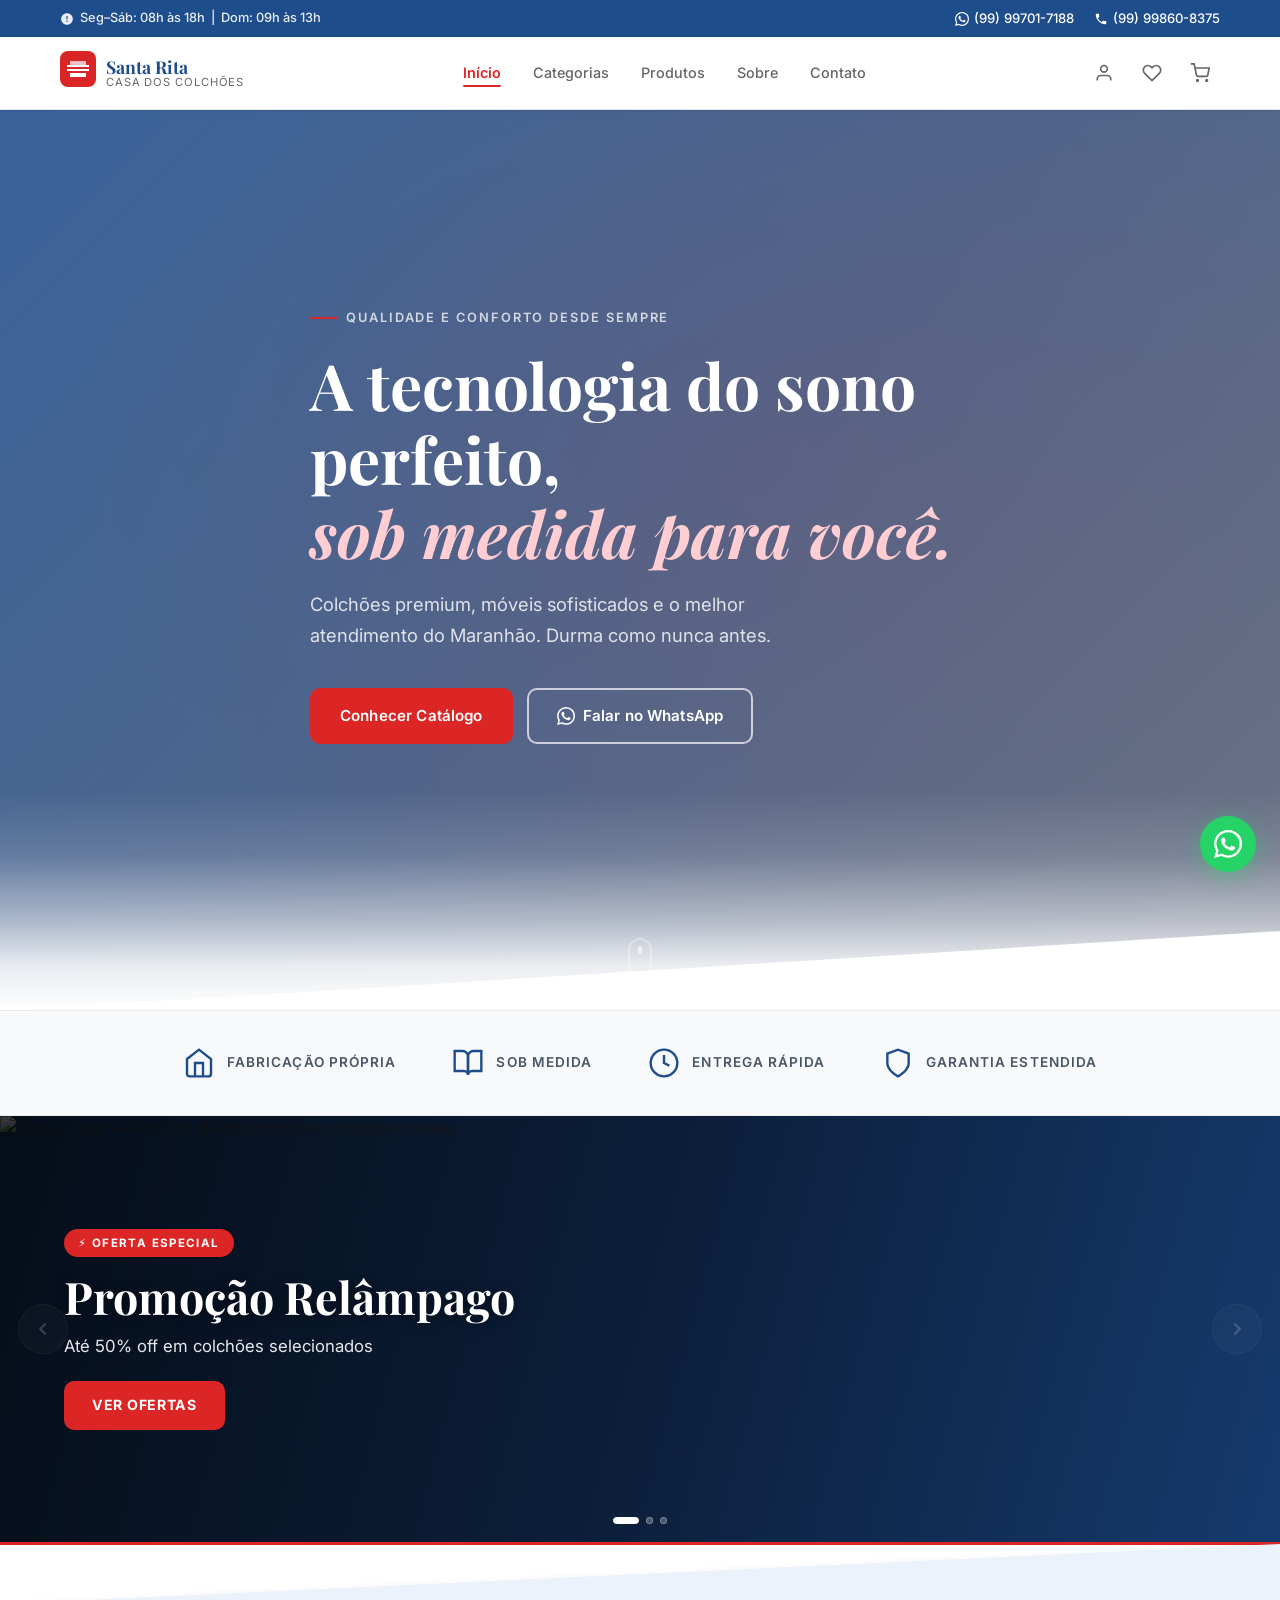
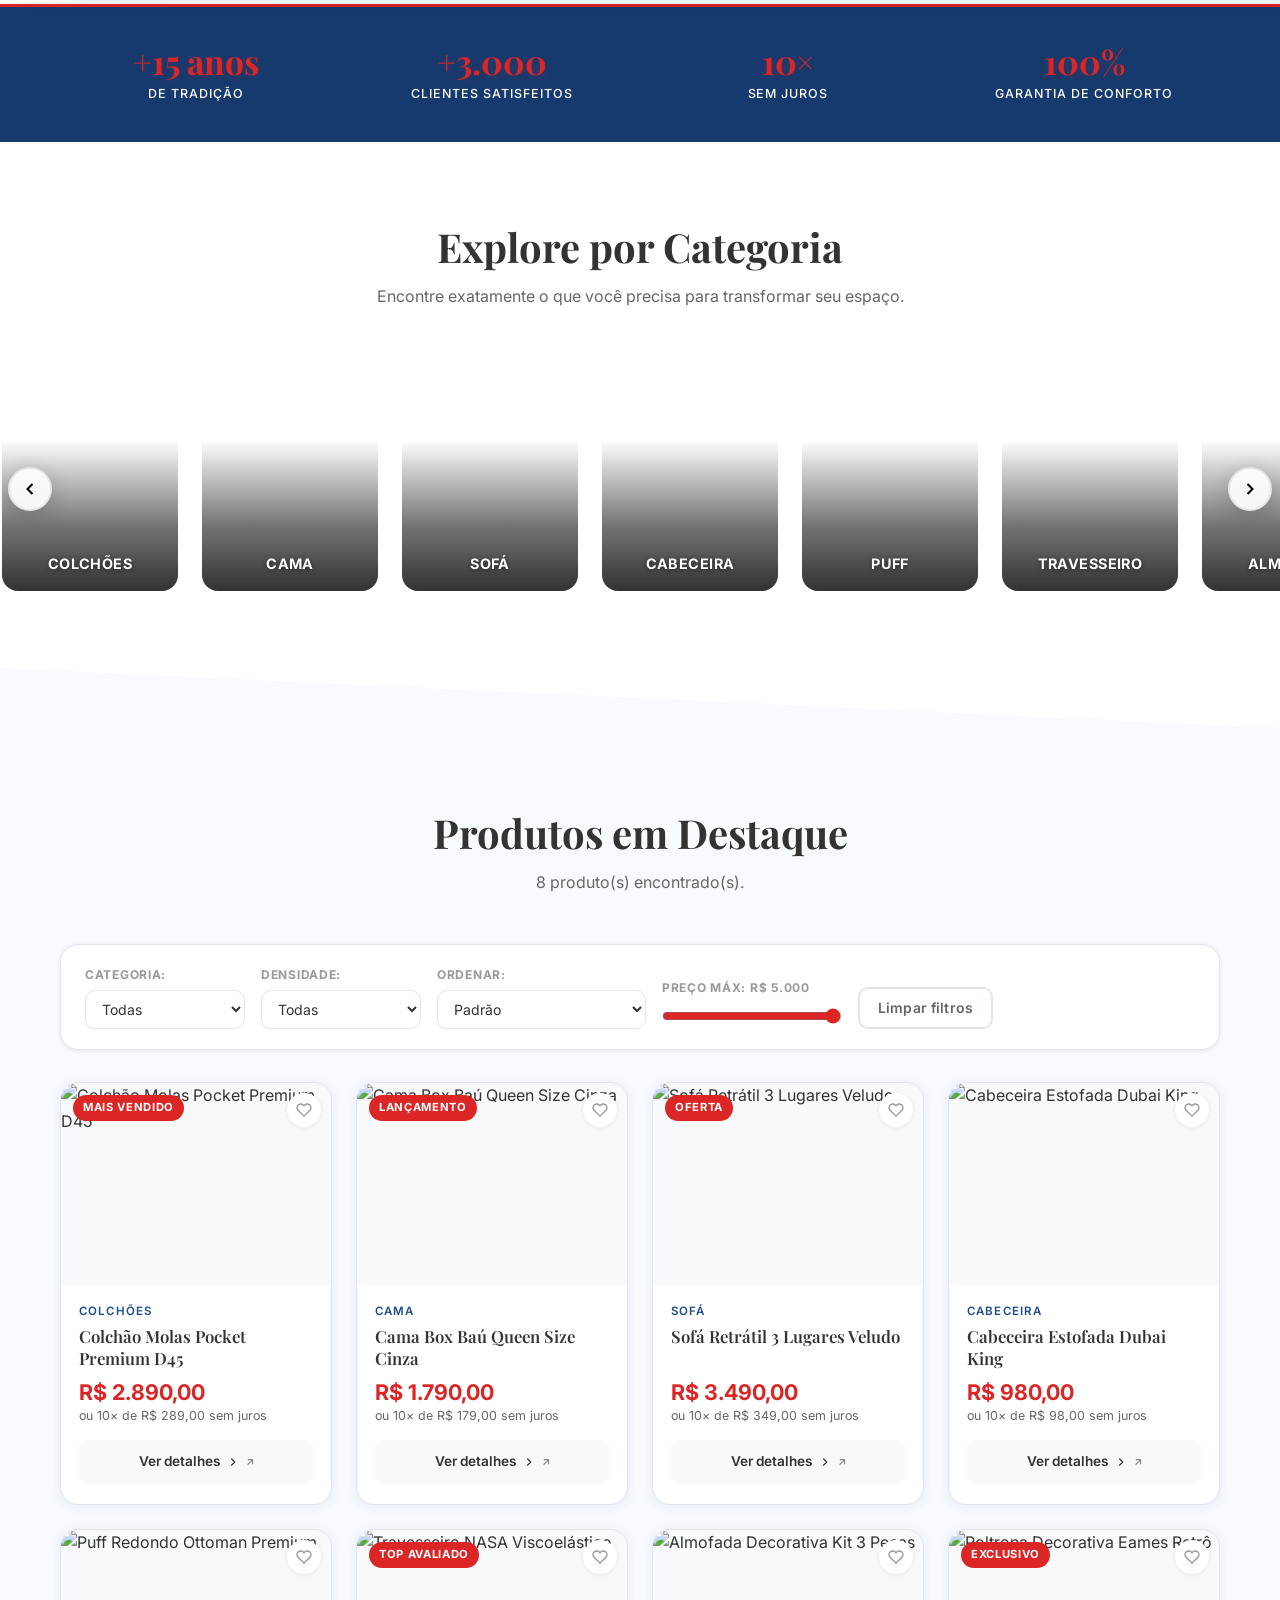
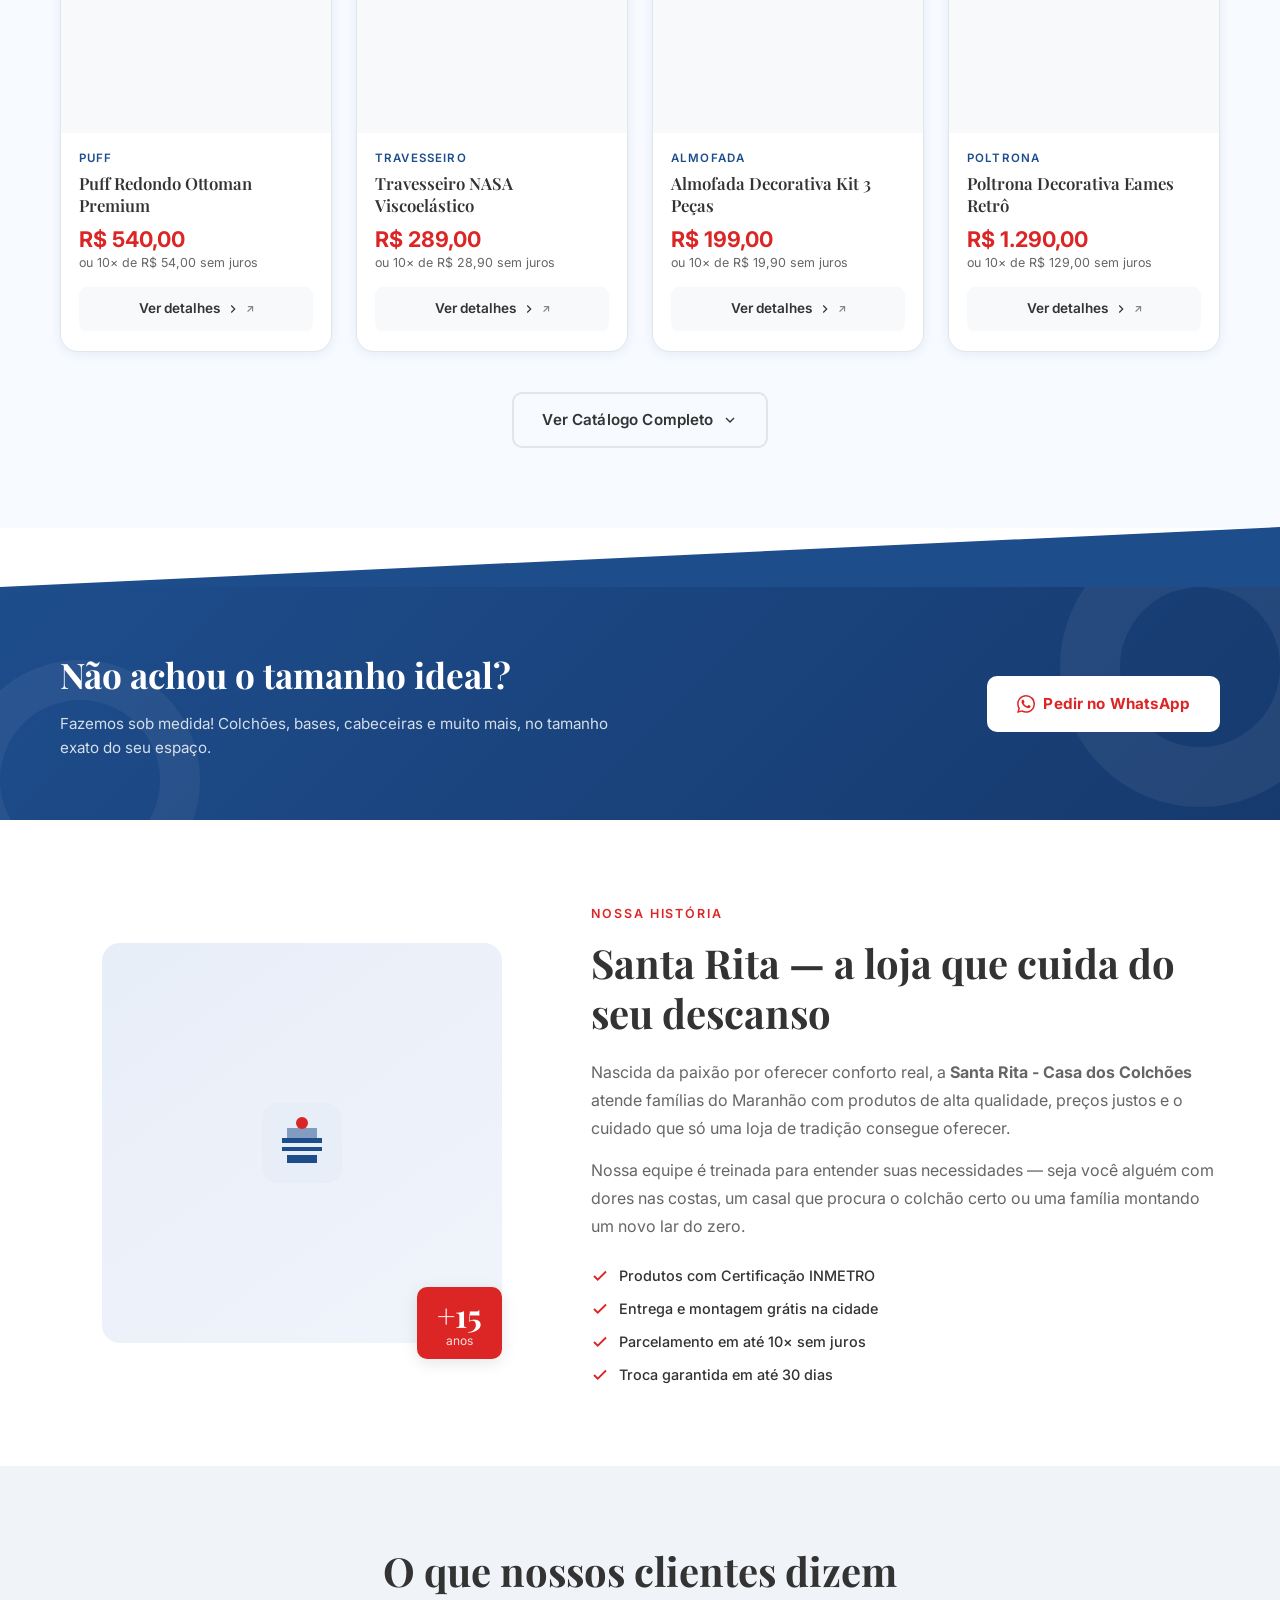
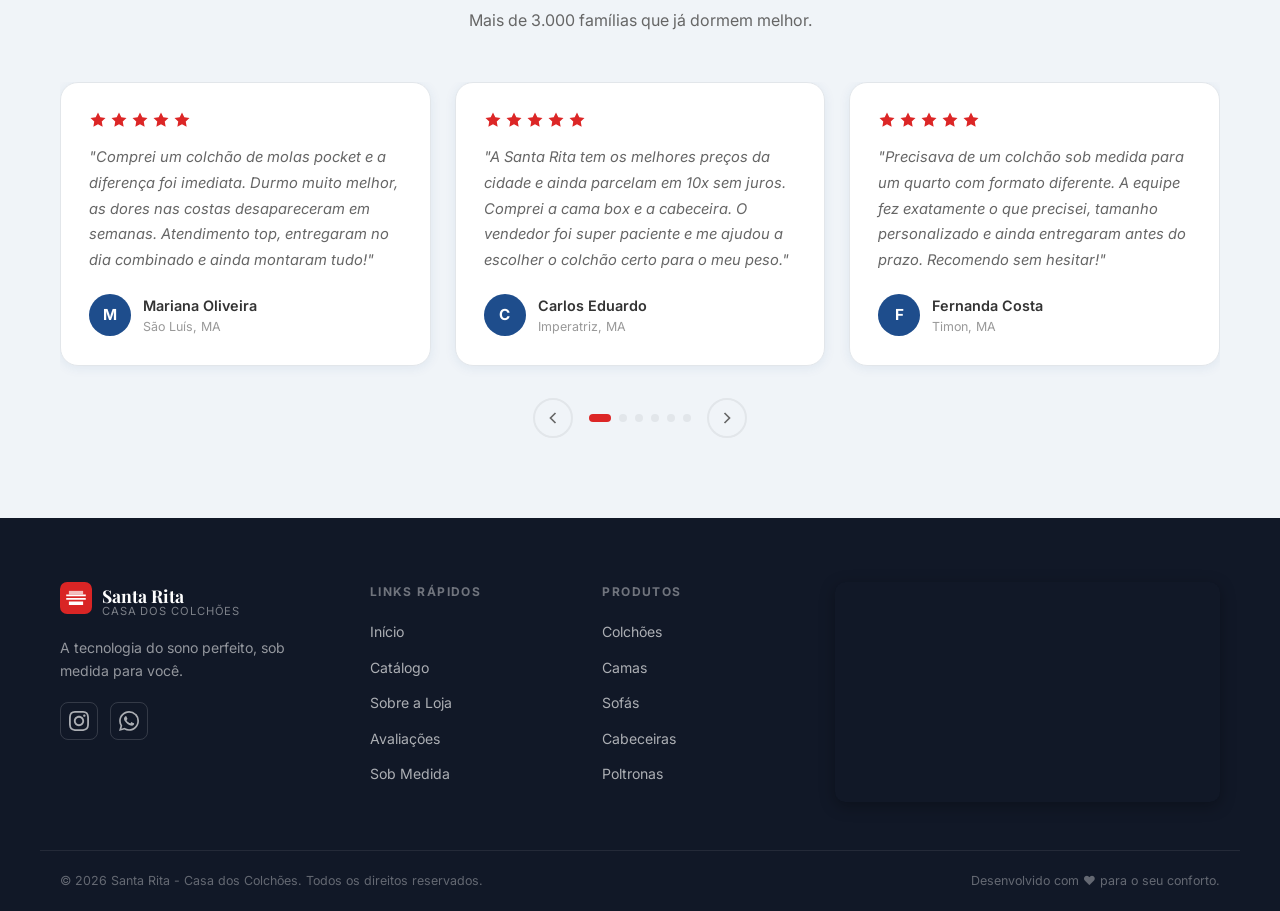
==== commit c473954b: "ajustes em layout v1" ====
--- a/index.html
+++ b/index.html
@@ -81,7 +81,7 @@
   <main id="main-content">
 
     <!-- ===== HERO ===== -->
-    <section class="hero" id="home" aria-labelledby="hero-titulo">
+    <section class="hero hero--shape-divider hero--fade-bottom" id="home" aria-labelledby="hero-titulo">
       <div class="hero__overlay"></div>
       <div class="hero__content container">
         <span class="hero__eyebrow">Qualidade e conforto desde sempre</span>
@@ -104,6 +104,28 @@
         <span></span>
       </div>
     </section>
+
+    <!-- ===== FAIXA DE DIFERENCIAIS — Transição Hero → Banner (Solução 1) ===== -->
+    <div class="hero-transition-strip" aria-label="Nossos diferenciais">
+      <div class="container hero-transition-strip__inner">
+        <div class="hero-diferencial">
+          <svg class="hero-diferencial__icon" viewBox="0 0 24 24" fill="none" stroke="currentColor" stroke-width="1.8" aria-hidden="true"><path d="M3 9l9-7 9 7v11a2 2 0 0 1-2 2H5a2 2 0 0 1-2-2z"/><polyline points="9 22 9 12 15 12 15 22"/></svg>
+          <span class="hero-diferencial__texto">Fabricação Própria</span>
+        </div>
+        <div class="hero-diferencial">
+          <svg class="hero-diferencial__icon" viewBox="0 0 24 24" fill="none" stroke="currentColor" stroke-width="1.8" aria-hidden="true"><path d="M2 3h6a4 4 0 0 1 4 4v14a3 3 0 0 0-3-3H2z"/><path d="M22 3h-6a4 4 0 0 0-4 4v14a3 3 0 0 1 3-3h7z"/></svg>
+          <span class="hero-diferencial__texto">Sob Medida</span>
+        </div>
+        <div class="hero-diferencial">
+          <svg class="hero-diferencial__icon" viewBox="0 0 24 24" fill="none" stroke="currentColor" stroke-width="1.8" aria-hidden="true"><circle cx="12" cy="12" r="10"/><polyline points="12 6 12 12 16 14"/></svg>
+          <span class="hero-diferencial__texto">Entrega Rápida</span>
+        </div>
+        <div class="hero-diferencial">
+          <svg class="hero-diferencial__icon" viewBox="0 0 24 24" fill="none" stroke="currentColor" stroke-width="1.8" aria-hidden="true"><path d="M12 22s8-4 8-10V5l-8-3-8 3v7c0 6 8 10 8 10z"/></svg>
+          <span class="hero-diferencial__texto">Garantia Estendida</span>
+        </div>
+      </div>
+    </div>
 
     <!-- ===== CARROSSEL DE BANNERS PROMOCIONAIS ===== -->
     <!--
--- a/style.css
+++ b/style.css
@@ -532,6 +532,215 @@
   80% { transform: translateY(12px); opacity: 0; }
 }
 
+/* =======================================================================
+   SOLUÇÕES DE TRANSIÇÃO HERO → BANNER PROMOCIONAL
+   =======================================================================
+
+   PROBLEMA: As duas seções usam fotos de ambientes parecidos, gerando
+   um corte seco e amador. O botão de CTA fica colado no limite da seção.
+
+   3 SOLUÇÕES IMPLEMENTADAS (escolha 1 ou combine-as):
+   ─────────────────────────────────────────────────────────────────────
+   1. .hero-transition-strip  — Faixa de Diferenciais (respiro neutro)
+   2. .hero via ::after       — Shape Divider (corte diagonal na base)
+   3. .hero via ::before      — Fade to White (gradiente na base)
+   ───────────────────────────────────────────────────────────────────── */
+
+
+/* ── SOLUÇÃO 1: FAIXA DE DIFERENCIAIS (respiro neutro) ──────────────
+   Uma faixa branca/cinza-claro entre o Hero e o Banner com ícones
+   minimalistas que listam os principais diferenciais da loja.
+
+   USO NO HTML: Insira o bloco abaixo entre </section.hero> e <section.banner-promo>:
+
+   <div class="hero-transition-strip" aria-label="Nossos diferenciais">
+     <div class="container hero-transition-strip__inner">
+       <div class="hero-diferencial">
+         <svg class="hero-diferencial__icon" viewBox="0 0 24 24" fill="none" stroke="currentColor" stroke-width="1.8"><path d="M12 2l3.09 6.26L22 9.27l-5 4.87 1.18 6.88L12 17.77l-6.18 3.25L7 14.14 2 9.27l6.91-1.01L12 2z"/></svg>
+         <span class="hero-diferencial__texto">Fabricação Própria</span>
+       </div>
+       <div class="hero-diferencial">
+         <svg class="hero-diferencial__icon" viewBox="0 0 24 24" fill="none" stroke="currentColor" stroke-width="1.8"><rect x="3" y="3" width="18" height="18" rx="2"/><path d="M3 9h18M9 21V9"/></svg>
+         <span class="hero-diferencial__texto">Sob Medida</span>
+       </div>
+       <div class="hero-diferencial">
+         <svg class="hero-diferencial__icon" viewBox="0 0 24 24" fill="none" stroke="currentColor" stroke-width="1.8"><path d="M5 12h14M12 5l7 7-7 7"/></svg>
+         <span class="hero-diferencial__texto">Entrega Rápida</span>
+       </div>
+       <div class="hero-diferencial">
+         <svg class="hero-diferencial__icon" viewBox="0 0 24 24" fill="none" stroke="currentColor" stroke-width="1.8"><path d="M12 22s8-4 8-10V5l-8-3-8 3v7c0 6 8 10 8 10z"/></svg>
+         <span class="hero-diferencial__texto">Garantia Estendida</span>
+       </div>
+     </div>
+   </div>
+   ─────────────────────────────────────────────────────────────────── */
+
+.hero-transition-strip {
+  background: #F8F9FA;              /* cinza levíssimo — respiro neutro */
+  border-top: 1px solid #EAECEF;
+  border-bottom: 1px solid #EAECEF;
+  padding: 32px 0;                  /* 32px top/bottom = espaçamento confortável */
+}
+
+.hero-transition-strip__inner {
+  display: flex;
+  align-items: center;
+  justify-content: center;
+  gap: 40px;
+  flex-wrap: wrap;
+}
+
+.hero-diferencial {
+  display: flex;
+  flex-direction: column;
+  align-items: center;
+  gap: 10px;
+  text-align: center;
+  min-width: 120px;
+}
+
+.hero-diferencial__icon {
+  width: 36px;
+  height: 36px;
+  color: var(--azul-santa-rita, #1E4D8C);
+  flex-shrink: 0;
+  transition: transform .25s ease;
+}
+.hero-diferencial:hover .hero-diferencial__icon {
+  transform: scale(1.15);
+  color: var(--vermelho-santa-rita, #DC2626);
+}
+
+.hero-diferencial__texto {
+  font-size: .8rem;
+  font-weight: 600;
+  text-transform: uppercase;
+  letter-spacing: .08em;
+  color: #4A5568;
+}
+
+/* Separador vertical entre itens (desktop) */
+.hero-diferencial + .hero-diferencial::before {
+  content: '';
+  display: block;
+  position: absolute;
+  /* Técnica: usa padding do gap em vez de elemento absoluto */
+}
+
+@media (min-width: 600px) {
+  .hero-transition-strip { padding: 36px 0; }
+  .hero-diferencial { flex-direction: row; gap: 12px; text-align: left; }
+  .hero-diferencial__texto { font-size: .85rem; }
+}
+
+@media (min-width: 900px) {
+  .hero-transition-strip__inner { gap: 56px; }
+  .hero-diferencial__icon { width: 32px; height: 32px; }
+}
+
+
+/* ── SOLUÇÃO 2: SHAPE DIVIDER (corte diagonal na base do Hero) ───────
+   Um SVG diagonal sutil mascara a emenda das fotos de fundo.
+   Aplicado como pseudo-elemento no .hero para não adicionar HTML.
+
+   COMO ATIVAR: Adicione a classe `.hero--shape-divider` no HTML:
+   <section class="hero hero--shape-divider" ...>
+
+   VARIANTE A — diagonal simples (já aplicada abaixo)
+   VARIANTE B — troque o SVG por uma onda suave (veja comentário inline)
+   ─────────────────────────────────────────────────────────────────── */
+
+.hero--shape-divider {
+  /* Garante espaço para o shape não sobrepor o conteúdo */
+  padding-bottom: 80px;
+}
+
+.hero--shape-divider::after {
+  content: '';
+  position: absolute;
+  bottom: -1px;         /* -1px elimina micro-gap entre seções */
+  left: 0;
+  width: 100%;
+  height: 80px;
+  /* SVG inline: diagonal da esquerda-baixo para direita-topo */
+  background-image: url("data:image/svg+xml,%3Csvg xmlns='http://www.w3.org/2000/svg' viewBox='0 0 1440 80' preserveAspectRatio='none'%3E%3Cpolygon points='0%2C80 1440%2C0 1440%2C80' fill='%23ffffff'/%3E%3C/svg%3E");
+  /*
+     VARIANTE — Onda suave (substituir background-image acima):
+     background-image: url("data:image/svg+xml,%3Csvg xmlns='http://www.w3.org/2000/svg' viewBox='0 0 1440 80' preserveAspectRatio='none'%3E%3Cpath d='M0%2C40 C360%2C80 1080%2C0 1440%2C40 L1440%2C80 L0%2C80 Z' fill='%23ffffff'/%3E%3C/svg%3E");
+  */
+  background-size: 100% 100%;
+  background-repeat: no-repeat;
+  pointer-events: none;
+  z-index: 3;
+}
+
+/* Ajuste do CTA: afasta do limite inferior para não colidir com o shape */
+.hero--shape-divider .hero__ctas {
+  margin-bottom: 24px;
+}
+
+@media (max-width: 768px) {
+  .hero--shape-divider::after { height: 48px; }
+  .hero--shape-divider { padding-bottom: 48px; }
+}
+
+
+/* ── SOLUÇÃO 3: FADE TO WHITE (gradiente suave na base do Hero) ──────
+   A foto do Hero esmaece progressivamente para branco antes de tocar
+   o banner, eliminando o corte visual abrupto.
+
+   COMO ATIVAR: Adicione a classe `.hero--fade-bottom` no HTML:
+   <section class="hero hero--fade-bottom" ...>
+
+   Combina bem com a Solução 2 — use ambas ao mesmo tempo:
+   <section class="hero hero--shape-divider hero--fade-bottom" ...>
+   ─────────────────────────────────────────────────────────────────── */
+
+.hero--fade-bottom::before {
+  content: '';
+  position: absolute;
+  bottom: 0;
+  left: 0;
+  width: 100%;
+  /*
+   * Altura do gradiente: 220px = espaço confortável de transição.
+   * Aumentar para 280–320px em telas grandes se a foto for muito densa.
+   */
+  height: 220px;
+  background: linear-gradient(
+    to bottom,
+    transparent 0%,
+    rgba(255, 255, 255, 0.0)  0%,
+    rgba(255, 255, 255, 0.15) 30%,
+    rgba(255, 255, 255, 0.55) 60%,
+    rgba(255, 255, 255, 0.88) 80%,
+    rgba(255, 255, 255, 1.0)  100%
+  );
+  pointer-events: none;
+  z-index: 3;
+}
+
+/*
+ * Se a cor da seção seguinte (banner-promo) for escura em vez de branca,
+ * substitua rgba(255,255,255,…) pela cor de fundo do banner. Ex:
+ *   rgba(13, 13, 13, 1.0)  → banner com background #0d0d0d
+ */
+
+@media (max-width: 768px) {
+  .hero--fade-bottom::before { height: 140px; }
+}
+
+
+/* ── BÔNUS: Margem inferior do CTA hero (evita colagem no limite) ────
+   Independente da solução escolhida, adicione padding-bottom generoso
+   ao hero para que o CTA respire antes do próximo elemento.
+   ─────────────────────────────────────────────────────────────────── */
+.hero__content {
+  padding-bottom: max(80px, 10vh);  /* nunca menos de 80px */
+}
+
+/* ===================================================================== */
+
 /* ===== STATS STRIP ===== */
 .stats-strip {
   background: var(--azul-santa-rita);
@@ -2618,63 +2827,77 @@
 
 /* ===== 2. CATEGORIAS — SLIDER COM SETAS E CARDS COM IMAGEM ===== */
 
-/* Container externo com posição relativa para as setas */
+/*
+ * FIX: O bug do espaço em branco nas extremidades ocorria porque:
+ * 1. .categorias__slider-container tinha padding: 0 56px, encolhendo o track
+ * 2. As setas ficavam DENTRO do fluxo (não sobrepostas), deslocando o track
+ * 3. Não havia loop infinito — ao chegar no fim, o scroll parava com gap vazio
+ *
+ * Solução:
+ * - Setas com position: absolute FORA do track-wrap (z-index alto, sobrepostas)
+ * - .categorias__slider-container sem padding lateral (max-width alinhado à seção)
+ * - Loop infinito via clonagem de cards no JS (cat-card--clone)
+ * - overflow: hidden no container pai para suprimir clones visíveis nas bordas
+ */
+
+/* Container externo: largura total alinhada com o restante da página */
 .categorias__slider-container {
-  position: relative;
-  display: flex;
-  align-items: center;
-  padding: 0 56px; /* espaço para as setas nas laterais */
-}
-
-@media (max-width: 600px) {
-  .categorias__slider-container {
-    padding: 0 40px;
-  }
-}
-
-/* Setas de navegação do slider de categorias */
+  position: relative;           /* ancora as setas absolutas */
+  width: 100%;
+  overflow: hidden;             /* ← CRÍTICO: esconde os cards clone além das bordas */
+  /* SEM padding lateral — as setas ficam sobrepostas via position:absolute */
+}
+
+/* Setas de navegação — sobrepostas ao track (não empurram o layout) */
 .cat-slider__arrow {
   position: absolute;
   top: 50%;
   transform: translateY(-50%);
-  z-index: 10;
+  z-index: 20;                  /* acima dos cards */
   width: 44px;
   height: 44px;
   border-radius: 50%;
-  background: var(--branco-puro);
+  background: rgba(255,255,255,.92);
   border: 2px solid var(--borda);
   display: flex;
   align-items: center;
   justify-content: center;
   cursor: pointer;
   transition: var(--transicao);
-  box-shadow: var(--sombra-md);
+  box-shadow: 0 4px 20px rgba(0,0,0,.18);
   flex-shrink: 0;
-}
-.cat-slider__arrow--prev { left: 4px; }
-.cat-slider__arrow--next { right: 4px; }
+  /* Garantir que as setas não criem falso espaçamento interno */
+  pointer-events: auto;
+}
+/* Posição: coladas nas bordas, sobrepostas aos cards */
+.cat-slider__arrow--prev { left: 8px; }
+.cat-slider__arrow--next { right: 8px; }
 
 .cat-slider__arrow:hover {
   background: var(--primary-red);
   border-color: var(--primary-red);
   color: #fff;
-  box-shadow: 0 4px 16px rgba(220,38,38,.3);
-}
+  box-shadow: 0 4px 16px rgba(220,38,38,.35);
+}
+/* Loop infinito: setas nunca ficam desabilitadas */
 .cat-slider__arrow:disabled {
   opacity: .35;
   cursor: not-allowed;
   pointer-events: none;
 }
 
-/* Track wrap — ocupa espaço disponível */
+/* Track wrap — largura total, sem padding que gere espaço falso */
 .categorias__track-wrap {
-  flex: 1;
+  width: 100%;
   overflow-x: auto;
   -webkit-overflow-scrolling: touch;
   scrollbar-width: none;
-  padding: 16px 8px 28px;
+  /* Padding vertical para sombra dos cards; ZERO horizontal para evitar whitespace */
+  padding: 16px 0 28px;
   cursor: grab;
   scroll-behavior: smooth;
+  /* Snap opcional: encaixa o card mais próximo da borda esquerda */
+  scroll-snap-type: x mandatory;
 }
 .categorias__track-wrap:active { cursor: grabbing; }
 .categorias__track-wrap::-webkit-scrollbar { display: none; }
@@ -2683,6 +2906,70 @@
   display: flex;
   gap: 20px;
   width: max-content;
+  /* Padding lateral interno: empurra o 1º card para longe da borda/seta */
+  padding-inline: 60px;
+}
+
+/* Cards clone do loop infinito — mesma aparência, sem interação de teclado */
+.cat-card--clone {
+  pointer-events: auto;         /* clique ainda funciona via JS */
+  user-select: none;
+}
+
+/* ── Snap por card para parada precisa ── */
+.cat-card {
+  scroll-snap-align: start;
+}
+
+/* ── Responsividade ──────────────────────────────────────────────────
+   Desktop (≥900px): 4–5 cards visíveis, setas sobrepostas
+   Tablet (600–899px): ~3 cards + peek do próximo
+   Mobile (<600px): ~1,5 cards + peek do seguinte (sinaliza arraste)
+   ─────────────────────────────────────────────────────────────────── */
+
+/* Desktop: cards um pouco menores para caber 4–5 sem sobra */
+@media (min-width: 900px) {
+  .cat-card {
+    width: calc((100vw - 240px) / 4.5); /* ~4–5 cards visíveis */
+    max-width: 200px;
+    min-width: 160px;
+  }
+  .categorias__track {
+    padding-inline: 56px;
+    gap: 20px;
+  }
+}
+
+/* Tablet */
+@media (min-width: 600px) and (max-width: 899px) {
+  .cat-card {
+    width: 200px;
+    height: 240px;
+  }
+  .categorias__track {
+    padding-inline: 52px;
+    gap: 16px;
+  }
+}
+
+/* Mobile: 1,5 cards → o segundo card fica cortado ~50%, sinalizando swipe */
+@media (max-width: 599px) {
+  .cat-card {
+    width: calc(50vw - 16px);  /* ~45vw → 1,5 card na tela */
+    min-width: 140px;
+    max-width: 180px;
+    height: 200px;
+  }
+  .categorias__track {
+    padding-inline: 48px;
+    gap: 12px;
+  }
+  .cat-slider__arrow {
+    width: 36px;
+    height: 36px;
+  }
+  .cat-slider__arrow--prev { left: 4px; }
+  .cat-slider__arrow--next { right: 4px; }
 }
 
 /* Novo cat-card — maior, com área para imagem de fundo */
@@ -2731,25 +3018,9 @@
   pointer-events: none;
 }
 
-/* Ícone da categoria — posicionado no topo */
+/* cat-card__icon — oculto (emojis removidos em v2, apenas imagem + nome) */
 .cat-card__icon {
-  position: absolute;
-  top: 16px;
-  left: 50%;
-  transform: translateX(-50%);
-  width: 60px;
-  height: 60px;
-  background: rgba(255,255,255,.18);
-  backdrop-filter: blur(6px);
-  -webkit-backdrop-filter: blur(6px);
-  border: 1.5px solid rgba(255,255,255,.3);
-  border-radius: 14px;
-  display: flex;
-  align-items: center;
-  justify-content: center;
-  font-size: 2rem;
-  z-index: 1;
-  transition: var(--transicao);
+  display: none;
 }
 
 /* Nome da categoria — centralizado na base do card */
@@ -2774,10 +3045,7 @@
   box-shadow: 0 12px 32px rgba(0,0,0,.28);
   border-color: rgba(255,255,255,.4);
 }
-.cat-card:hover .cat-card__icon {
-  background: rgba(255,255,255,.28);
-  transform: translateX(-50%) scale(1.08);
-}
+/* .cat-card__icon hover removido (ícone não existe mais) */
 
 /* Estado ativo (categoria selecionada) */
 .cat-card.ativa {
@@ -2795,15 +3063,16 @@
 .cat-card.ativa .cat-card__nome { color: var(--primary-red); }
 
 
-/* ===== 3. BANNER PROMOCIONAL — CARROSSEL FULL-WIDTH ===== */
+/* ===== 3. BANNER PROMOCIONAL — CARROSSEL FULL-WIDTH (v2 — refinado) ===== */
 
 .banner-promo {
   position: relative;
   width: 100%;
   overflow: hidden;
-  background: #111;
-  /* Separador visual do hero */
+  background: #0d0d0d;
   border-bottom: 3px solid var(--primary-red);
+  /* Garante que setas e dots não sejam cortados */
+  isolation: isolate;
 }
 
 .banner-promo__track-wrap {
@@ -2811,10 +3080,12 @@
   overflow: hidden;
 }
 
+/* Track: transição suave com transform + opacity */
 .banner-promo__track {
   display: flex;
-  transition: transform .55s cubic-bezier(.4,0,.2,1);
   will-change: transform;
+  /* Transição principal de slide */
+  transition: transform 0.55s ease-in-out;
 }
 
 /* Cada slide ocupa 100% da largura */
@@ -2824,17 +3095,24 @@
   position: relative;
   display: block;
   overflow: hidden;
-  /* Proporção 3:1 — manter aspect-ratio para diferentes banners */
   aspect-ratio: 3 / 1;
   background: var(--azul-escuro);
   text-decoration: none;
+  /* Fade de opacidade ao entrar/sair */
+  opacity: 0.55;
+  transition: transform 0.55s ease-in-out, opacity 0.5s ease-in-out;
+}
+
+/* Slide ativo fica com opacidade total */
+.banner-slide.ativo {
+  opacity: 1;
 }
 
 @media (max-width: 767px) {
-  /* Mobile: proporção mais alta para melhor leitura */
-  .banner-slide {
-    aspect-ratio: 2 / 1;
-  }
+  .banner-slide { aspect-ratio: 2 / 1; }
+}
+@media (max-width: 480px) {
+  .banner-slide { aspect-ratio: 16 / 9; }
 }
 
 /* Imagem do banner */
@@ -2843,13 +3121,15 @@
   height: 100%;
   object-fit: cover;
   display: block;
-  transition: transform .6s ease;
-}
-.banner-slide:hover img {
-  transform: scale(1.02);
-}
-
-/* Overlay de texto — visível por cima da imagem */
+  transition: transform 0.65s ease;
+  user-select: none;
+  pointer-events: none; /* evita arrastar a imagem no Firefox */
+}
+.banner-slide.ativo:hover img {
+  transform: scale(1.025);
+}
+
+/* ── Overlay de texto (responsivo e centralizado em mobile) ── */
 .banner-slide__overlay {
   position: absolute;
   inset: 0;
@@ -2857,94 +3137,147 @@
   flex-direction: column;
   justify-content: center;
   align-items: flex-start;
-  padding: clamp(24px, 5vw, 60px);
+  padding: clamp(20px, 5vw, 64px);
   background: linear-gradient(
-    to right,
-    rgba(0,0,0,.72) 0%,
-    rgba(0,0,0,.4) 55%,
+    105deg,
+    rgba(0,0,0,.78) 0%,
+    rgba(0,0,0,.48) 50%,
     transparent 100%
   );
   z-index: 2;
+}
+
+/* Em telas muito pequenas: centralizar o texto */
+@media (max-width: 480px) {
+  .banner-slide__overlay {
+    align-items: center;
+    text-align: center;
+    background: rgba(0,0,0,.6);
+  }
 }
 
 .banner-slide__tag {
   display: inline-block;
   background: var(--primary-red);
   color: #fff;
-  font-size: .75rem;
+  font-size: .72rem;
   font-weight: 700;
   text-transform: uppercase;
-  letter-spacing: .1em;
-  padding: 5px 12px;
+  letter-spacing: .12em;
+  padding: 5px 14px;
   border-radius: 99px;
-  margin-bottom: 12px;
-}
-
+  margin-bottom: 14px;
+  /* Entrada animada quando slide ativo */
+  opacity: 0;
+  transform: translateY(10px);
+  transition: opacity .4s ease .1s, transform .4s ease .1s;
+}
 .banner-slide__titulo {
   font-family: var(--fonte-display);
-  font-size: clamp(1.5rem, 4vw, 3rem);
+  font-size: clamp(1.4rem, 3.5vw, 2.8rem);
   font-weight: 700;
   color: #FFFFFF;
   line-height: 1.15;
-  margin-bottom: 8px;
-  text-shadow: 0 2px 8px rgba(0,0,0,.4);
-  max-width: 560px;
-}
-
+  margin-bottom: 10px;
+  text-shadow: 0 2px 12px rgba(0,0,0,.5);
+  max-width: 580px;
+  opacity: 0;
+  transform: translateY(14px);
+  transition: opacity .45s ease .2s, transform .45s ease .2s;
+}
 .banner-slide__sub {
-  font-size: clamp(.85rem, 1.8vw, 1.1rem);
-  color: rgba(255,255,255,.88);
-  margin-bottom: 20px;
-  max-width: 440px;
-  line-height: 1.5;
-}
-
+  font-size: clamp(.82rem, 1.6vw, 1.05rem);
+  color: rgba(255,255,255,.9);
+  margin-bottom: 22px;
+  max-width: 460px;
+  line-height: 1.6;
+  opacity: 0;
+  transform: translateY(14px);
+  transition: opacity .45s ease .3s, transform .45s ease .3s;
+}
 .banner-slide__cta {
   display: inline-flex;
   align-items: center;
-  gap: 6px;
+  gap: 8px;
   background: var(--primary-red);
   color: #fff;
-  font-size: .9rem;
-  font-weight: 700;
-  padding: 12px 24px;
+  font-size: .88rem;
+  font-weight: 700;
+  padding: 13px 28px;
   border-radius: var(--raio);
-  transition: var(--transicao);
+  transition: background .25s ease, transform .25s ease, box-shadow .25s ease;
   text-transform: uppercase;
-  letter-spacing: .04em;
-}
-.banner-slide:hover .banner-slide__cta {
+  letter-spacing: .05em;
+  opacity: 0;
+  transform: translateY(14px);
+  transition: opacity .45s ease .4s, transform .45s ease .4s,
+              background .25s ease, box-shadow .25s ease;
+}
+/* Ao ativar slide: animar entry dos textos */
+.banner-slide.ativo .banner-slide__tag,
+.banner-slide.ativo .banner-slide__titulo,
+.banner-slide.ativo .banner-slide__sub,
+.banner-slide.ativo .banner-slide__cta {
+  opacity: 1;
+  transform: translateY(0);
+}
+.banner-slide.ativo:hover .banner-slide__cta {
   background: var(--primary-red-hover);
-  transform: translateX(4px);
-}
-
-/* Setas do banner */
+  box-shadow: 0 6px 20px rgba(220,38,38,.4);
+  transform: translateY(-2px);
+}
+
+/* ── Setas laterais — discretas, destaque só no hover ── */
 .banner-promo__arrow {
   position: absolute;
   top: 50%;
   transform: translateY(-50%);
   z-index: 10;
-  width: 48px;
-  height: 48px;
+  width: 50px;
+  height: 50px;
   border-radius: 50%;
-  background: rgba(255,255,255,.15);
-  backdrop-filter: blur(8px);
-  -webkit-backdrop-filter: blur(8px);
-  border: 1.5px solid rgba(255,255,255,.3);
-  color: #fff;
+  /* Estado padrão: quase invisível */
+  background: rgba(255,255,255,.08);
+  backdrop-filter: blur(6px);
+  -webkit-backdrop-filter: blur(6px);
+  border: 1.5px solid rgba(255,255,255,.15);
+  color: rgba(255,255,255,.55);
   display: flex;
   align-items: center;
   justify-content: center;
   cursor: pointer;
-  transition: var(--transicao);
-}
+  /* Transição suave de todos os estados */
+  transition: background .3s ease, border-color .3s ease,
+              color .3s ease, box-shadow .3s ease, transform .3s ease;
+  /* Recua levemente para parecer discreta */
+  opacity: .6;
+}
+
+/* Hover: destaque completo */
 .banner-promo__arrow:hover {
   background: var(--primary-red);
   border-color: var(--primary-red);
-}
-
-.banner-promo__arrow--prev { left: 20px; }
-.banner-promo__arrow--next { right: 20px; }
+  color: #fff;
+  opacity: 1;
+  box-shadow: 0 4px 20px rgba(220,38,38,.45);
+  transform: translateY(-50%) scale(1.08);
+}
+
+/* Focus acessível */
+.banner-promo__arrow:focus-visible {
+  outline: 3px solid #fff;
+  outline-offset: 3px;
+}
+
+/* Mostrar setas apenas quando hover no container (desktop) */
+@media (hover: hover) {
+  .banner-promo:not(:hover) .banner-promo__arrow {
+    opacity: .35;
+  }
+}
+
+.banner-promo__arrow--prev { left: 18px; }
+.banner-promo__arrow--next { right: 18px; }
 
 @media (max-width: 480px) {
   .banner-promo__arrow {
@@ -2955,33 +3288,49 @@
   .banner-promo__arrow--next { right: 8px; }
 }
 
-/* Dots do banner */
+/* ── Dots — discretos, elegantes, transição suave ── */
 .banner-promo__dots {
   position: absolute;
-  bottom: 16px;
+  bottom: 18px;
   left: 50%;
   transform: translateX(-50%);
   display: flex;
-  gap: 8px;
+  gap: 7px;
+  align-items: center;
   z-index: 10;
 }
 
 .banner-promo__dot {
-  width: 10px;
-  height: 10px;
+  width: 7px;
+  height: 7px;
   border-radius: 50%;
-  background: rgba(255,255,255,.45);
-  border: none;
+  /* Fundo com borda sutil para visibilidade sobre qualquer imagem */
+  background: rgba(255,255,255,.35);
+  border: 1.5px solid rgba(255,255,255,.5);
   cursor: pointer;
-  transition: var(--transicao);
+  /* Transição suave de todos os estados */
+  transition: background .4s ease, width .4s ease, border-radius .4s ease,
+              border-color .4s ease, opacity .4s ease;
   padding: 0;
-}
+  opacity: .7;
+  flex-shrink: 0;
+}
+
+/* Dot ativo: expande para pílula e fica branco */
 .banner-promo__dot.ativo {
   background: #fff;
-  width: 28px;
-  border-radius: 5px;
-}
-.banner-promo__dot:hover { background: rgba(255,255,255,.75); }
+  width: 26px;
+  border-radius: 4px;
+  border-color: #fff;
+  opacity: 1;
+}
+
+/* Hover nos dots inativos */
+.banner-promo__dot:not(.ativo):hover {
+  background: rgba(255,255,255,.7);
+  border-color: rgba(255,255,255,.9);
+  opacity: 1;
+}
 
 
 /* ===== 4. DRAWER — estilos complementares ===== */
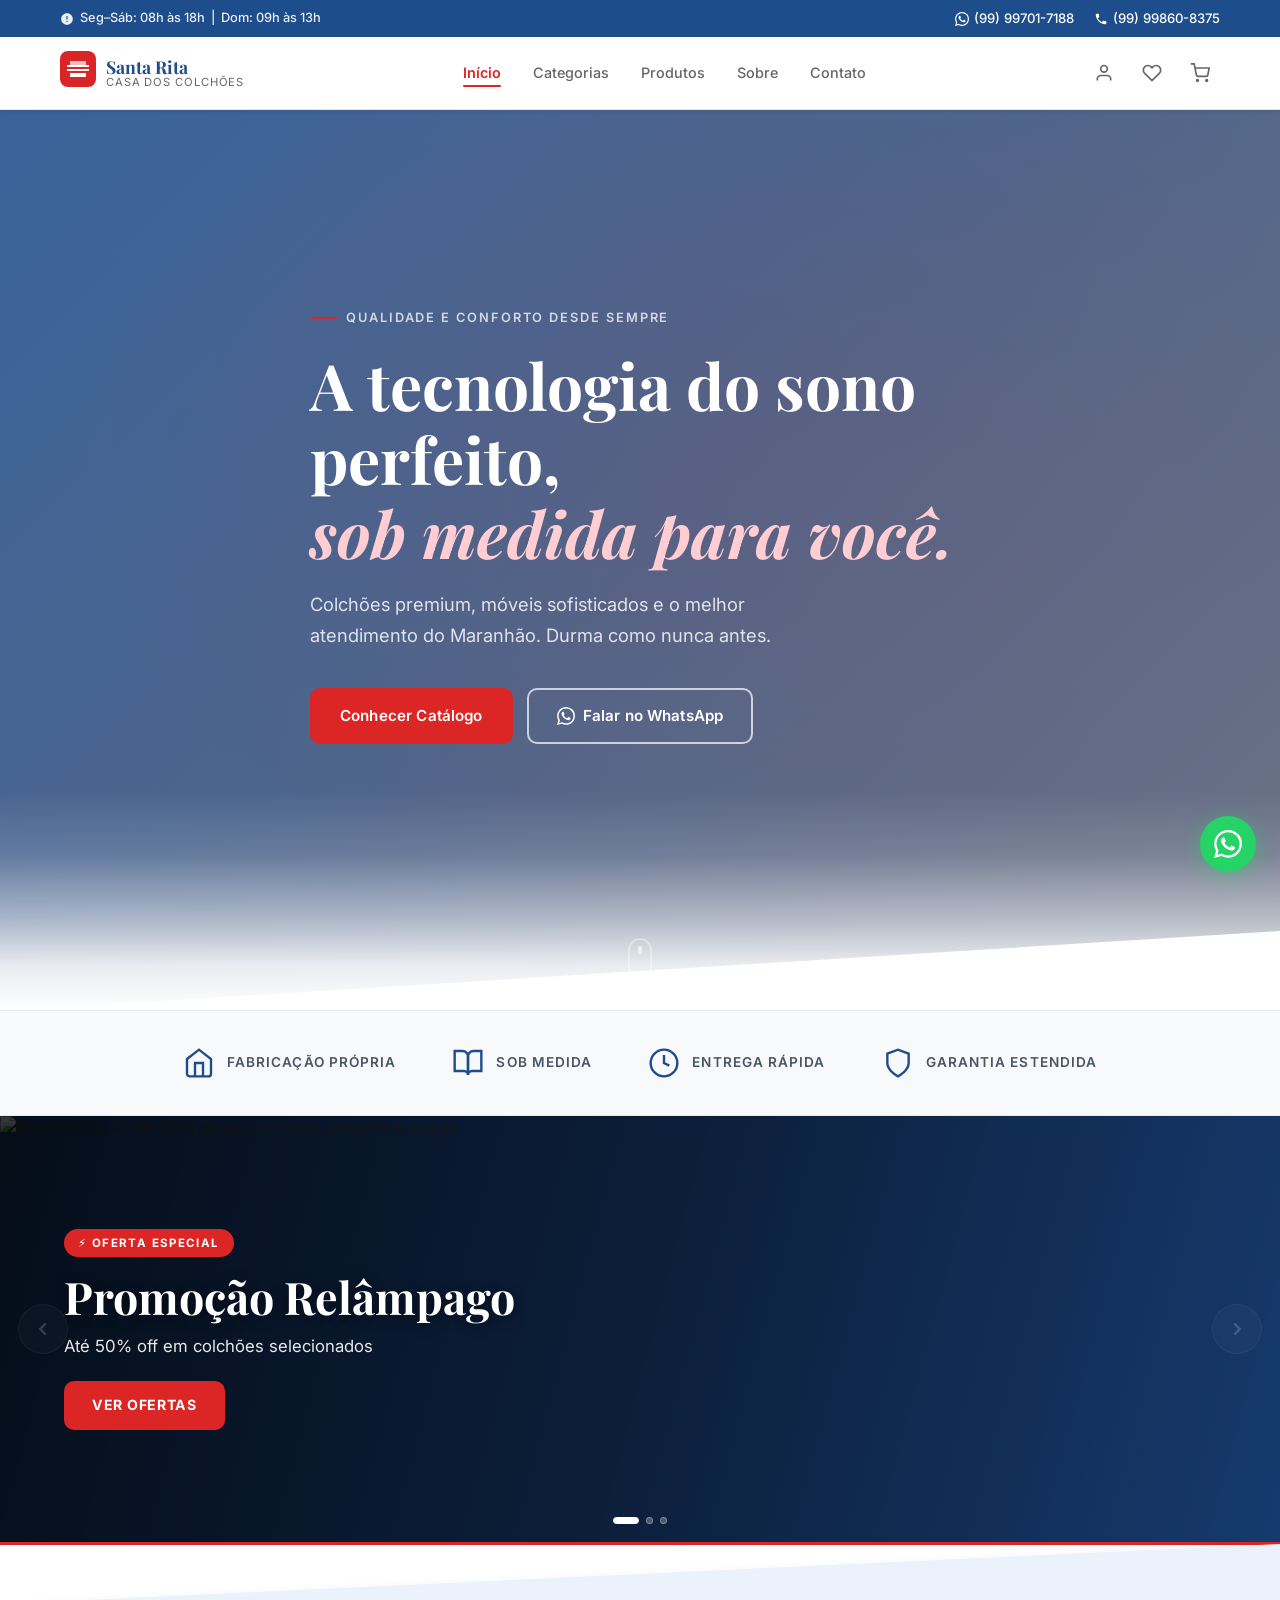
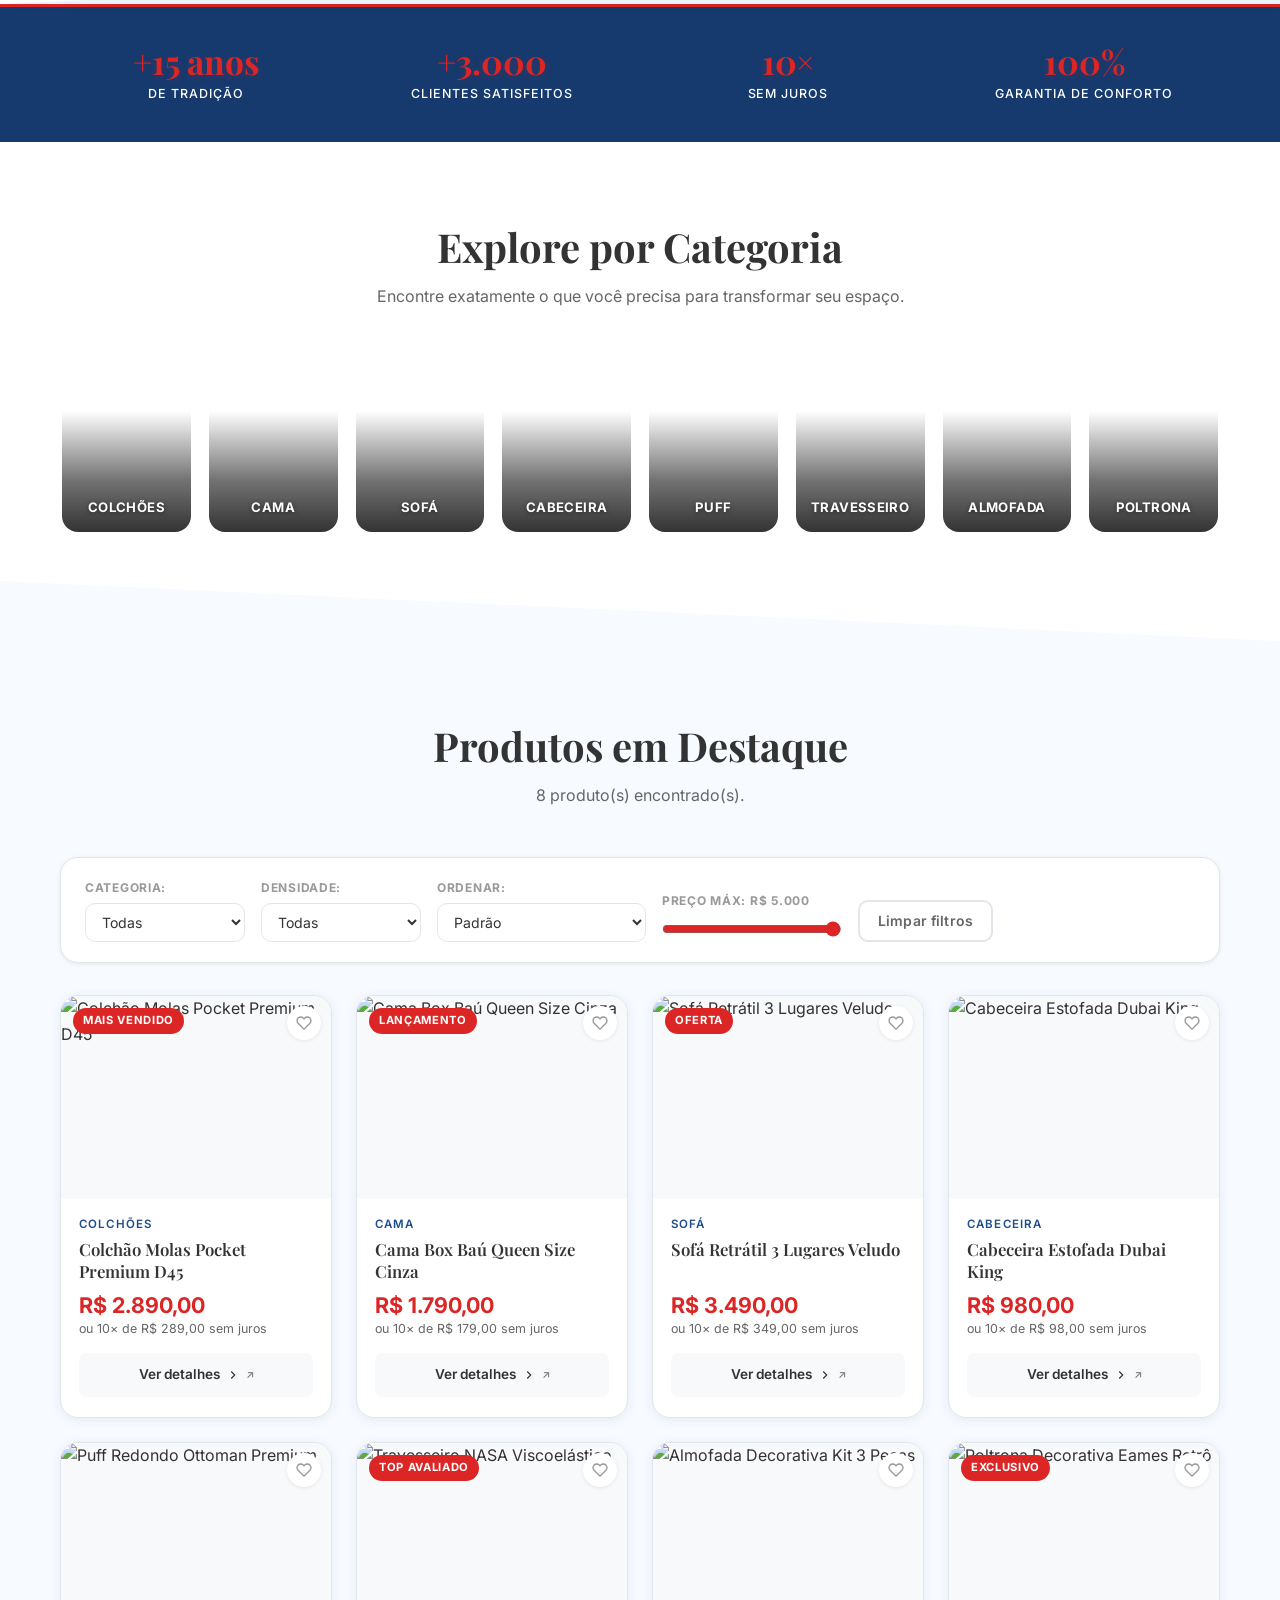
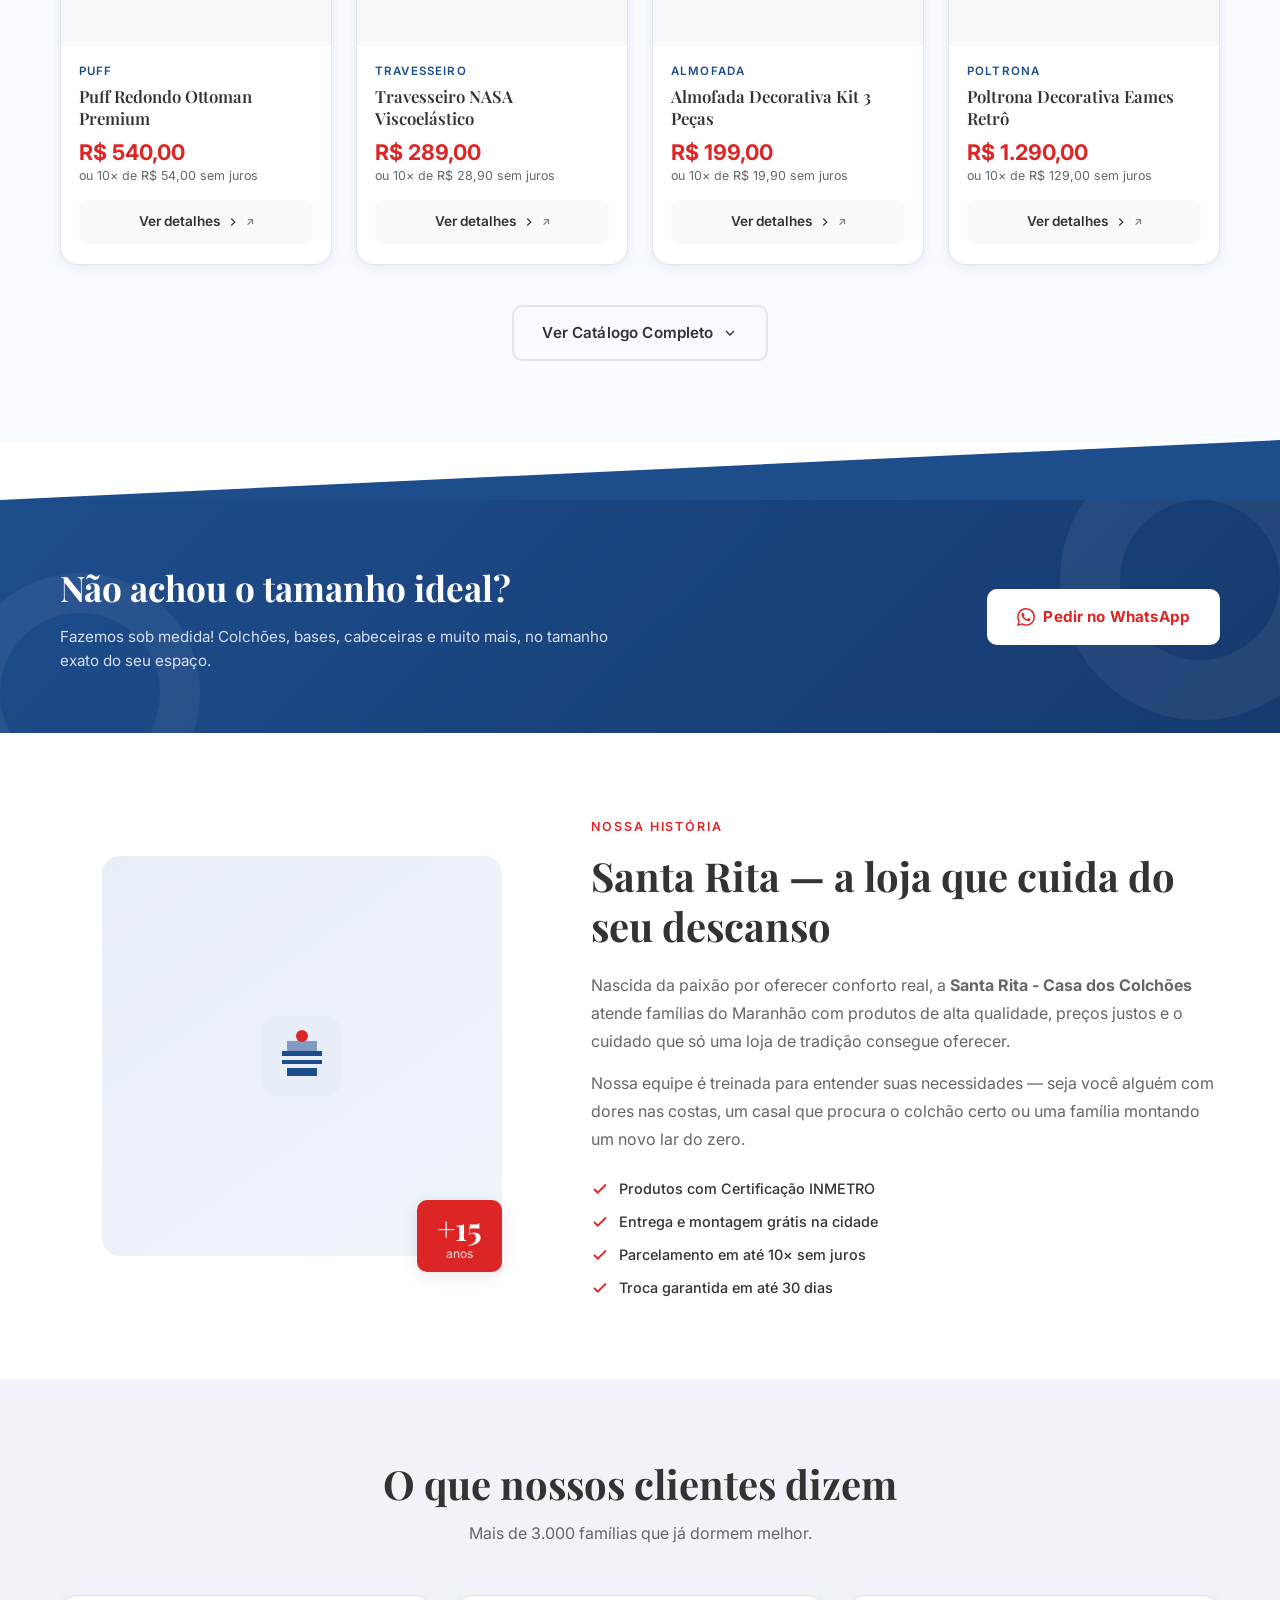
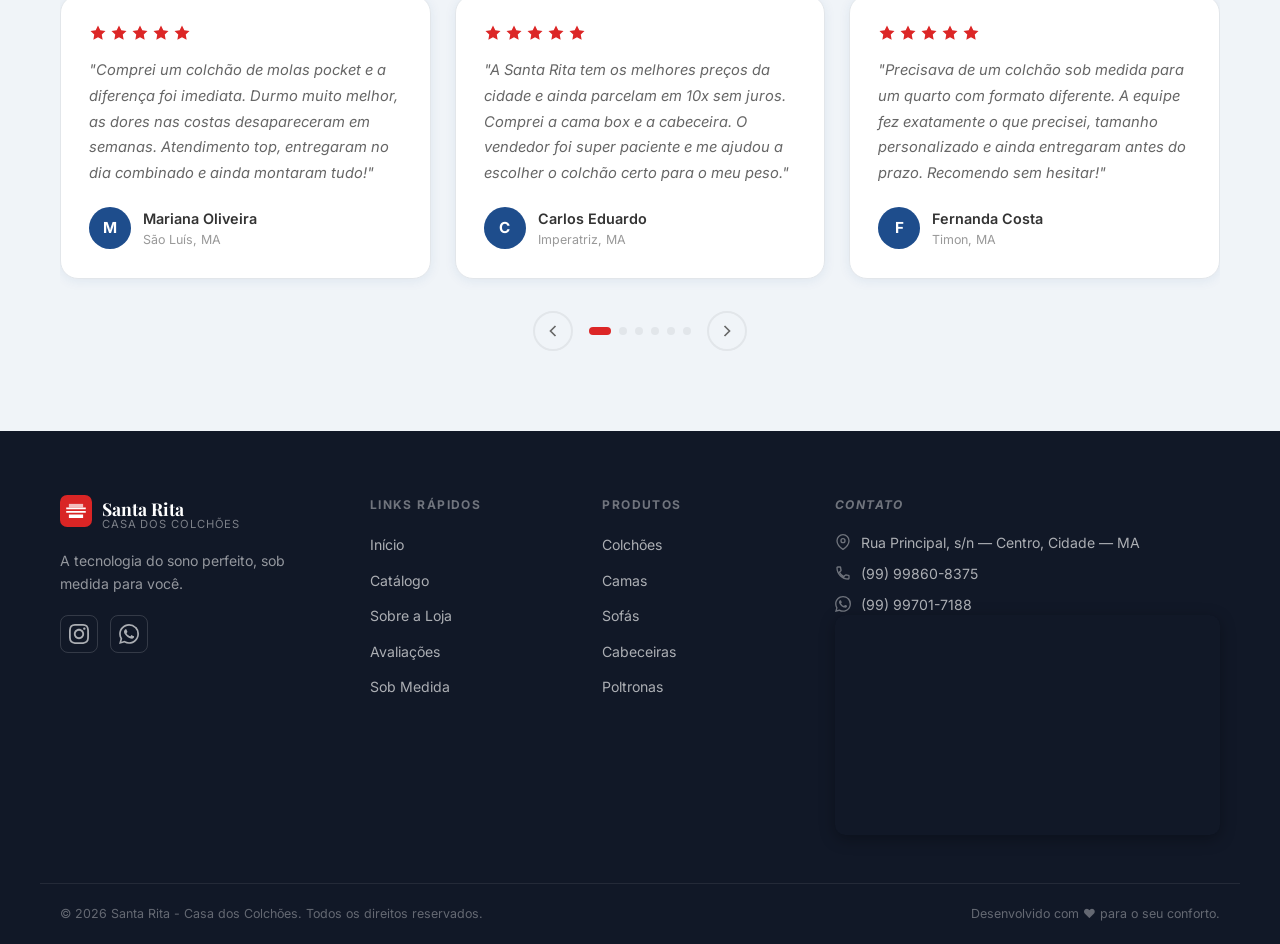
==== commit a53dc7c1: "ajuste no dasboard do projeto" ====
--- a/index.html
+++ b/index.html
@@ -105,7 +105,7 @@
       </div>
     </section>
 
-    <!-- ===== FAIXA DE DIFERENCIAIS — Transição Hero → Banner (Solução 1) ===== -->
+    <!-- ===== FAIXA DE DIFERENCIAIS ===== -->
     <div class="hero-transition-strip" aria-label="Nossos diferenciais">
       <div class="container hero-transition-strip__inner">
         <div class="hero-diferencial">
@@ -128,25 +128,15 @@
     </div>
 
     <!-- ===== CARROSSEL DE BANNERS PROMOCIONAIS ===== -->
-    <!--
-      COMO USAR: Adicione novos slides copiando o bloco <a class="banner-slide">...</a>
-      Troque href pelo link de destino (catálogo ou WhatsApp) e src pela sua imagem de banner.
-      Tamanho recomendado: 1440×480px (proporção 3:1).
-    -->
     <section class="banner-promo" id="banner-promo" aria-label="Banners promocionais" aria-roledescription="carrossel">
       <div class="banner-promo__track-wrap">
         <div class="banner-promo__track" id="banner-promo-track">
 
-          <!-- SLIDE 1 — Substituir src pela sua imagem de Black Friday -->
           <a class="banner-slide"
              href="https://wa.me/5599701-7188?text=Quero%20aproveitar%20a%20promoção!"
              target="_blank" rel="noopener"
              aria-label="Promoção Black Friday — até 50% off. Clique para falar no WhatsApp.">
-            <img
-              src="https://images.unsplash.com/photo-1607082348824-0a96f2a4b9da?w=1440&q=80"
-              alt="Black Friday — Até 50% de desconto em colchões e camas"
-              loading="eager" />
-            <!-- Overlay de texto (visível quando não há imagem) -->
+            <img src="https://images.unsplash.com/photo-1607082348824-0a96f2a4b9da?w=1440&q=80" alt="Black Friday — Até 50% de desconto em colchões e camas" loading="eager" />
             <div class="banner-slide__overlay">
               <span class="banner-slide__tag">⚡ Oferta Especial</span>
               <h2 class="banner-slide__titulo">Promoção Relâmpago</h2>
@@ -155,14 +145,8 @@
             </div>
           </a>
 
-          <!-- SLIDE 2 — Substituir src pela imagem do cupom/campanha -->
-          <a class="banner-slide"
-             href="#vitrine"
-             aria-label="Parcelamento em 10x sem juros — Clique para ver o catálogo.">
-            <img
-              src="https://images.unsplash.com/photo-1555041469-a586c61ea9bc?w=1440&q=80"
-              alt="Parcelamento facilitado em 10x sem juros"
-              loading="lazy" />
+          <a class="banner-slide" href="#vitrine" aria-label="Parcelamento em 10x sem juros — Clique para ver o catálogo.">
+            <img src="https://images.unsplash.com/photo-1555041469-a586c61ea9bc?w=1440&q=80" alt="Parcelamento facilitado em 10x sem juros" loading="lazy" />
             <div class="banner-slide__overlay">
               <span class="banner-slide__tag">💳 Facilidade</span>
               <h2 class="banner-slide__titulo">10× Sem Juros</h2>
@@ -171,15 +155,11 @@
             </div>
           </a>
 
-          <!-- SLIDE 3 — Campanha sob medida -->
           <a class="banner-slide"
              href="https://wa.me/5599701-7188?text=Quero%20um%20produto%20sob%20medida!"
              target="_blank" rel="noopener"
              aria-label="Produtos sob medida — fale no WhatsApp.">
-            <img
-              src="https://images.unsplash.com/photo-1631049307264-da0ec9d70304?w=1440&q=80"
-              alt="Produtos sob medida para o seu espaço"
-              loading="lazy" />
+            <img src="https://images.unsplash.com/photo-1631049307264-da0ec9d70304?w=1440&q=80" alt="Produtos sob medida para o seu espaço" loading="lazy" />
             <div class="banner-slide__overlay">
               <span class="banner-slide__tag">📐 Exclusivo</span>
               <h2 class="banner-slide__titulo">Feito Sob Medida</h2>
@@ -188,10 +168,9 @@
             </div>
           </a>
 
-        </div><!-- /.banner-promo__track -->
-      </div><!-- /.banner-promo__track-wrap -->
-
-      <!-- Setas de navegação -->
+        </div>
+      </div>
+
       <button class="banner-promo__arrow banner-promo__arrow--prev" id="banner-prev" aria-label="Banner anterior">
         <svg width="22" height="22" viewBox="0 0 24 24" fill="none" stroke="currentColor" stroke-width="2.5"><polyline points="15 18 9 12 15 6"/></svg>
       </button>
@@ -199,11 +178,10 @@
         <svg width="22" height="22" viewBox="0 0 24 24" fill="none" stroke="currentColor" stroke-width="2.5"><polyline points="9 18 15 12 9 6"/></svg>
       </button>
 
-      <!-- Dots de paginação -->
       <div class="banner-promo__dots" id="banner-dots" role="tablist" aria-label="Navegar pelos banners"></div>
     </section>
 
-    <!-- Divisor geométrico hero → stats -->
+    <!-- Divisor geométrico -->
     <div class="secao-divisor secao-divisor--azul-branco" aria-hidden="true">
       <svg viewBox="0 0 1440 60" preserveAspectRatio="none" xmlns="http://www.w3.org/2000/svg"><polygon points="0,60 1440,0 1440,60" fill="var(--fundo-stats)"/></svg>
     </div>
@@ -237,19 +215,9 @@
           <h2 class="section-titulo" id="cat-titulo">Explore por Categoria</h2>
           <p class="section-subtitulo">Encontre exatamente o que você precisa para transformar seu espaço.</p>
         </header>
-      </div>
-      <div class="categorias__slider-container">
-        <button class="cat-slider__arrow cat-slider__arrow--prev" id="cat-prev" aria-label="Categorias anteriores">
-          <svg width="20" height="20" viewBox="0 0 24 24" fill="none" stroke="currentColor" stroke-width="2.5"><polyline points="15 18 9 12 15 6"/></svg>
-        </button>
-        <div class="categorias__track-wrap" id="categorias-track-wrap">
-          <div class="categorias__track" id="categorias-track" role="list" aria-label="Categorias de produtos">
-            <!-- Renderizado via JS -->
-          </div>
-        </div>
-        <button class="cat-slider__arrow cat-slider__arrow--next" id="cat-next" aria-label="Proximas categorias">
-          <svg width="20" height="20" viewBox="0 0 24 24" fill="none" stroke="currentColor" stroke-width="2.5"><polyline points="9 18 15 12 9 6"/></svg>
-        </button>
+        <div class="categorias__grid" id="categorias-grid" role="list" aria-label="Categorias de produtos">
+          <!-- Renderizado via JS -->
+        </div>
       </div>
     </section>
 
@@ -266,7 +234,6 @@
           <p class="section-subtitulo" id="vitrine-subtitulo">Seleção especial com os melhores preços da loja.</p>
         </header>
 
-        <!-- Filtros (ocultos inicialmente) -->
         <div class="filtros" id="filtros" aria-label="Filtros de produtos" hidden>
           <div class="filtros__grupo">
             <label for="filtro-categoria" class="filtros__label">Categoria:</label>
@@ -464,20 +431,35 @@
         </ul>
       </div>
 
-    
-          <div class="footer__mapa">
-            <iframe
-              src="https://www.google.com/maps/embed?pb=!1m18!1m12!1m3!1d3986.0!2d-44.3028!3d-2.5297!2m3!1f0!2f0!3f0!3m2!1i1024!2i768!4f13.1!3m3!1m2!1s0x0%3A0x0!2zMsKwMzEnNDYuOSJTIDQ0wrAxOCcxMC4xIlc!5e0!3m2!1spt-BR!2sbr!4v1700000000000!5m2!1spt-BR!2sbr"
-              width="100%"
-              height="220"
-              style="border:0;border-radius:10px;box-shadow:0 4px 16px rgba(0,0,0,.25);"
-              allowfullscreen=""
-              loading="lazy"
-              referrerpolicy="no-referrer-when-downgrade"
-              title="Localização da Santa Rita - Casa dos Colchões no Google Maps"
-              aria-label="Mapa interativo com a localização da loja"
-            ></iframe>
-          </div>
+      <address class="footer__col" aria-label="Contato e localização">
+        <h3 class="footer__heading">Contato</h3>
+        <ul class="footer__list footer__list--contact" role="list">
+          <li>
+            <svg width="16" height="16" viewBox="0 0 24 24" fill="none" stroke="currentColor" stroke-width="2" aria-hidden="true"><path d="M21 10c0 7-9 13-9 13s-9-6-9-13a9 9 0 0 1 18 0z"/><circle cx="12" cy="10" r="3"/></svg>
+            Rua Principal, s/n — Centro, Cidade — MA
+          </li>
+          <li>
+            <svg width="16" height="16" viewBox="0 0 24 24" fill="none" stroke="currentColor" stroke-width="2" aria-hidden="true"><path d="M6.62 10.79c1.44 2.83 3.76 5.14 6.59 6.59l2.2-2.2c.27-.27.67-.36 1.02-.24 1.12.37 2.33.57 3.57.57.55 0 1 .45 1 1V20c0 .55-.45 1-1 1-9.39 0-17-7.61-17-17 0-.55.45-1 1-1h3.5c.55 0 1 .45 1 1 0 1.25.2 2.45.57 3.57.11.35.03.74-.25 1.02l-2.2 2.2z"/></svg>
+            <a href="tel:5599860-8375" class="footer__link">(99) 99860-8375</a>
+          </li>
+          <li>
+            <svg width="16" height="16" viewBox="0 0 24 24" fill="currentColor" aria-hidden="true"><path d="M17.472 14.382c-.297-.149-1.758-.867-2.03-.967-.273-.099-.471-.148-.67.15-.197.297-.767.966-.94 1.164-.173.199-.347.223-.644.075-.297-.15-1.255-.463-2.39-1.475-.883-.788-1.48-1.761-1.653-2.059-.173-.297-.018-.458.13-.606.134-.133.298-.347.446-.52.149-.174.198-.298.298-.497.099-.198.05-.371-.025-.52-.075-.149-.669-1.612-.916-2.207-.242-.579-.487-.5-.669-.51-.173-.008-.371-.01-.57-.01-.198 0-.52.074-.792.372-.272.297-1.04 1.016-1.04 2.479 0 1.462 1.065 2.875 1.213 3.074.149.198 2.096 3.2 5.077 4.487.709.306 1.262.489 1.694.625.712.227 1.36.195 1.871.118.571-.085 1.758-.719 2.006-1.413.248-.694.248-1.289.173-1.413-.074-.124-.272-.198-.57-.347m-5.421 7.403h-.004a9.87 9.87 0 01-5.031-1.378l-.361-.214-3.741.982.998-3.648-.235-.374a9.86 9.86 0 01-1.51-5.26c.001-5.45 4.436-9.884 9.888-9.884 2.64 0 5.122 1.03 6.988 2.898a9.825 9.825 0 012.893 6.994c-.003 5.45-4.437 9.884-9.885 9.884m8.413-18.297A11.815 11.815 0 0012.05 0C5.495 0 .16 5.335.157 11.892c0 2.096.547 4.142 1.588 5.945L.057 24l6.305-1.654a11.882 11.882 0 005.683 1.448h.005c6.554 0 11.89-5.335 11.893-11.893A11.821 11.821 0 0020.893 3.488"/></svg>
+            <a href="https://wa.me/5599701-7188" class="footer__link" target="_blank" rel="noopener">(99) 99701-7188</a>
+          </li>
+        </ul>
+
+        <div class="footer__mapa">
+          <iframe
+            src="https://www.google.com/maps/embed?pb=!1m18!1m12!1m3!1d3986.0!2d-44.3028!3d-2.5297!2m3!1f0!2f0!3f0!3m2!1i1024!2i768!4f13.1!3m3!1m2!1s0x0%3A0x0!2zMsKwMzEnNDYuOSJTIDQ0wrAxOCcxMC4xIlc!5e0!3m2!1spt-BR!2sbr!4v1700000000000!5m2!1spt-BR!2sbr"
+            width="100%"
+            height="220"
+            style="border:0;border-radius:10px;box-shadow:0 4px 16px rgba(0,0,0,.25);"
+            allowfullscreen=""
+            loading="lazy"
+            referrerpolicy="no-referrer-when-downgrade"
+            title="Localização da Santa Rita - Casa dos Colchões no Google Maps"
+            aria-label="Mapa interativo com a localização da loja"
+          ></iframe>
         </div>
       </address>
     </div>
--- a/style.css
+++ b/style.css
@@ -781,69 +781,105 @@
   padding-bottom: 48px;
 }
 
-.categorias__track-wrap {
-  overflow-x: auto;
-  -webkit-overflow-scrolling: touch;
-  scrollbar-width: none;
-  padding: 12px 20px 24px;
-  cursor: grab;
-}
-.categorias__track-wrap:active { cursor: grabbing; }
-.categorias__track-wrap::-webkit-scrollbar { display: none; }
-
-.categorias__track {
-  display: flex;
+/* Grid de 8 categorias simultâneas */
+.categorias__grid {
+  display: grid;
+  grid-template-columns: repeat(2, 1fr);
   gap: 16px;
-  width: max-content;
-  padding-inline: max(0px, calc((100vw - var(--container)) / 2));
+}
+
+@media (min-width: 600px) {
+  .categorias__grid {
+    grid-template-columns: repeat(4, 1fr);
+  }
+}
+
+@media (min-width: 1024px) {
+  .categorias__grid {
+    grid-template-columns: repeat(8, 1fr);
+    gap: 14px;
+  }
 }
 
 .cat-card {
-  flex-shrink: 0;
   display: flex;
   flex-direction: column;
   align-items: center;
-  gap: 12px;
-  padding: 20px 24px;
-  background: var(--branco-puro);
-  border: 2px solid var(--borda);
+  justify-content: flex-end;
+  gap: 10px;
+  padding: 0;
   border-radius: var(--raio-lg);
   cursor: pointer;
-  transition: var(--transicao);
-  min-width: 120px;
+  transition: transform .3s cubic-bezier(.4,0,.2,1), box-shadow .3s ease, border-color .2s;
   user-select: none;
-}
-.cat-card:hover,
+  position: relative;
+  overflow: hidden;
+  aspect-ratio: 3 / 4;
+  border: 2px solid transparent;
+  background: linear-gradient(135deg, var(--azul-santa-rita) 0%, var(--azul-escuro) 100%);
+}
+
+.cat-card[data-cat="colchao"]     { background: linear-gradient(135deg, #1E4D8C 0%, #163A6E 100%); }
+.cat-card[data-cat="cama"]        { background: linear-gradient(135deg, #2C5F8A 0%, #1A3F5C 100%); }
+.cat-card[data-cat="sofa"]        { background: linear-gradient(135deg, #4A5568 0%, #2D3748 100%); }
+.cat-card[data-cat="cabeceira"]   { background: linear-gradient(135deg, #553C9A 0%, #3B2A70 100%); }
+.cat-card[data-cat="puff"]        { background: linear-gradient(135deg, #B7791F 0%, #744210 100%); }
+.cat-card[data-cat="travesseiro"] { background: linear-gradient(135deg, #276749 0%, #1C4532 100%); }
+.cat-card[data-cat="almofada"]    { background: linear-gradient(135deg, #C05621 0%, #7B341E 100%); }
+.cat-card[data-cat="poltrona"]    { background: linear-gradient(135deg, #2B6CB0 0%, #1A365D 100%); }
+
+.cat-card::after {
+  content: '';
+  position: absolute;
+  inset: 0;
+  background: linear-gradient(
+    to bottom,
+    transparent 30%,
+    rgba(0,0,0,.55) 70%,
+    rgba(0,0,0,.80) 100%
+  );
+  pointer-events: none;
+}
+
+.cat-card__icon {
+  display: none;
+}
+
+.cat-card__nome {
+  position: absolute;
+  bottom: 14px;
+  left: 0;
+  right: 0;
+  text-align: center;
+  font-size: .82rem;
+  font-weight: 700;
+  color: #FFFFFF;
+  letter-spacing: .03em;
+  z-index: 2;
+  text-shadow: 0 1px 4px rgba(0,0,0,.5);
+  text-transform: uppercase;
+  padding: 0 8px;
+}
+
+.cat-card:hover {
+  transform: translateY(-4px) scale(1.02);
+  box-shadow: 0 12px 32px rgba(0,0,0,.28);
+  border-color: rgba(255,255,255,.35);
+}
+
 .cat-card.ativa {
-  border-color: var(--vermelho-santa-rita);
-  box-shadow: 0 4px 20px rgba(217,37,37,.15);
-  transform: translateY(-3px);
-}
-.cat-card.ativa { background: #FFF5F5; }
-
-.cat-card__icon {
-  width: 56px;
-  height: 56px;
-  background: var(--fundo-cinza-claro);
-  border-radius: 12px;
-  display: flex;
-  align-items: center;
-  justify-content: center;
-  font-size: 1.75rem;
-  transition: var(--transicao);
-}
-.cat-card.ativa .cat-card__icon,
-.cat-card:hover .cat-card__icon {
-  background: #FFE8E8;
-}
-
-.cat-card__nome {
-  font-size: .82rem;
-  font-weight: 600;
-  color: var(--texto-principal);
-  text-align: center;
-}
-.cat-card.ativa .cat-card__nome { color: var(--vermelho-santa-rita); }
+  border-color: var(--primary-red);
+  box-shadow: 0 0 0 3px rgba(220,38,38,.35), 0 8px 24px rgba(0,0,0,.25);
+}
+.cat-card.ativa::before {
+  content: '';
+  position: absolute;
+  inset: 0;
+  background: rgba(220,38,38,.18);
+  z-index: 1;
+  pointer-events: none;
+}
+.cat-card.ativa .cat-card__nome { color: #FFCDD2; }
 
 /* ===== VITRINE ===== */
 .vitrine {
@@ -2825,242 +2861,7 @@
 }
 
 
-/* ===== 2. CATEGORIAS — SLIDER COM SETAS E CARDS COM IMAGEM ===== */
-
-/*
- * FIX: O bug do espaço em branco nas extremidades ocorria porque:
- * 1. .categorias__slider-container tinha padding: 0 56px, encolhendo o track
- * 2. As setas ficavam DENTRO do fluxo (não sobrepostas), deslocando o track
- * 3. Não havia loop infinito — ao chegar no fim, o scroll parava com gap vazio
- *
- * Solução:
- * - Setas com position: absolute FORA do track-wrap (z-index alto, sobrepostas)
- * - .categorias__slider-container sem padding lateral (max-width alinhado à seção)
- * - Loop infinito via clonagem de cards no JS (cat-card--clone)
- * - overflow: hidden no container pai para suprimir clones visíveis nas bordas
- */
-
-/* Container externo: largura total alinhada com o restante da página */
-.categorias__slider-container {
-  position: relative;           /* ancora as setas absolutas */
-  width: 100%;
-  overflow: hidden;             /* ← CRÍTICO: esconde os cards clone além das bordas */
-  /* SEM padding lateral — as setas ficam sobrepostas via position:absolute */
-}
-
-/* Setas de navegação — sobrepostas ao track (não empurram o layout) */
-.cat-slider__arrow {
-  position: absolute;
-  top: 50%;
-  transform: translateY(-50%);
-  z-index: 20;                  /* acima dos cards */
-  width: 44px;
-  height: 44px;
-  border-radius: 50%;
-  background: rgba(255,255,255,.92);
-  border: 2px solid var(--borda);
-  display: flex;
-  align-items: center;
-  justify-content: center;
-  cursor: pointer;
-  transition: var(--transicao);
-  box-shadow: 0 4px 20px rgba(0,0,0,.18);
-  flex-shrink: 0;
-  /* Garantir que as setas não criem falso espaçamento interno */
-  pointer-events: auto;
-}
-/* Posição: coladas nas bordas, sobrepostas aos cards */
-.cat-slider__arrow--prev { left: 8px; }
-.cat-slider__arrow--next { right: 8px; }
-
-.cat-slider__arrow:hover {
-  background: var(--primary-red);
-  border-color: var(--primary-red);
-  color: #fff;
-  box-shadow: 0 4px 16px rgba(220,38,38,.35);
-}
-/* Loop infinito: setas nunca ficam desabilitadas */
-.cat-slider__arrow:disabled {
-  opacity: .35;
-  cursor: not-allowed;
-  pointer-events: none;
-}
-
-/* Track wrap — largura total, sem padding que gere espaço falso */
-.categorias__track-wrap {
-  width: 100%;
-  overflow-x: auto;
-  -webkit-overflow-scrolling: touch;
-  scrollbar-width: none;
-  /* Padding vertical para sombra dos cards; ZERO horizontal para evitar whitespace */
-  padding: 16px 0 28px;
-  cursor: grab;
-  scroll-behavior: smooth;
-  /* Snap opcional: encaixa o card mais próximo da borda esquerda */
-  scroll-snap-type: x mandatory;
-}
-.categorias__track-wrap:active { cursor: grabbing; }
-.categorias__track-wrap::-webkit-scrollbar { display: none; }
-
-.categorias__track {
-  display: flex;
-  gap: 20px;
-  width: max-content;
-  /* Padding lateral interno: empurra o 1º card para longe da borda/seta */
-  padding-inline: 60px;
-}
-
-/* Cards clone do loop infinito — mesma aparência, sem interação de teclado */
-.cat-card--clone {
-  pointer-events: auto;         /* clique ainda funciona via JS */
-  user-select: none;
-}
-
-/* ── Snap por card para parada precisa ── */
-.cat-card {
-  scroll-snap-align: start;
-}
-
-/* ── Responsividade ──────────────────────────────────────────────────
-   Desktop (≥900px): 4–5 cards visíveis, setas sobrepostas
-   Tablet (600–899px): ~3 cards + peek do próximo
-   Mobile (<600px): ~1,5 cards + peek do seguinte (sinaliza arraste)
-   ─────────────────────────────────────────────────────────────────── */
-
-/* Desktop: cards um pouco menores para caber 4–5 sem sobra */
-@media (min-width: 900px) {
-  .cat-card {
-    width: calc((100vw - 240px) / 4.5); /* ~4–5 cards visíveis */
-    max-width: 200px;
-    min-width: 160px;
-  }
-  .categorias__track {
-    padding-inline: 56px;
-    gap: 20px;
-  }
-}
-
-/* Tablet */
-@media (min-width: 600px) and (max-width: 899px) {
-  .cat-card {
-    width: 200px;
-    height: 240px;
-  }
-  .categorias__track {
-    padding-inline: 52px;
-    gap: 16px;
-  }
-}
-
-/* Mobile: 1,5 cards → o segundo card fica cortado ~50%, sinalizando swipe */
-@media (max-width: 599px) {
-  .cat-card {
-    width: calc(50vw - 16px);  /* ~45vw → 1,5 card na tela */
-    min-width: 140px;
-    max-width: 180px;
-    height: 200px;
-  }
-  .categorias__track {
-    padding-inline: 48px;
-    gap: 12px;
-  }
-  .cat-slider__arrow {
-    width: 36px;
-    height: 36px;
-  }
-  .cat-slider__arrow--prev { left: 4px; }
-  .cat-slider__arrow--next { right: 4px; }
-}
-
-/* Novo cat-card — maior, com área para imagem de fundo */
-.cat-card {
-  flex-shrink: 0;
-  position: relative;
-  width: 180px;
-  height: 220px;
-  border-radius: var(--raio-lg);
-  overflow: hidden;
-  cursor: pointer;
-  transition: transform .3s cubic-bezier(.4,0,.2,1), box-shadow .3s ease;
-  border: 2px solid transparent;
-  /* Fallback — cor da categoria se não houver bg-image */
-  background: linear-gradient(135deg, var(--azul-santa-rita) 0%, var(--azul-escuro) 100%);
-}
-
-/* Imagem de fundo da categoria (definida inline via JS ou CSS) */
-.cat-card[data-bg] {
-  background-image: attr(data-bg url);
-  background-size: cover;
-  background-position: center;
-}
-
-/* Cores de fallback por categoria */
-.cat-card[data-cat="colchao"]     { background: linear-gradient(135deg, #1E4D8C 0%, #163A6E 100%); }
-.cat-card[data-cat="cama"]        { background: linear-gradient(135deg, #2C5F8A 0%, #1A3F5C 100%); }
-.cat-card[data-cat="sofa"]        { background: linear-gradient(135deg, #4A5568 0%, #2D3748 100%); }
-.cat-card[data-cat="cabeceira"]   { background: linear-gradient(135deg, #553C9A 0%, #3B2A70 100%); }
-.cat-card[data-cat="puff"]        { background: linear-gradient(135deg, #B7791F 0%, #744210 100%); }
-.cat-card[data-cat="travesseiro"] { background: linear-gradient(135deg, #276749 0%, #1C4532 100%); }
-.cat-card[data-cat="almofada"]    { background: linear-gradient(135deg, #C05621 0%, #7B341E 100%); }
-.cat-card[data-cat="poltrona"]    { background: linear-gradient(135deg, #2B6CB0 0%, #1A365D 100%); }
-
-/* Gradiente escuro na base para legibilidade do nome */
-.cat-card::after {
-  content: '';
-  position: absolute;
-  inset: 0;
-  background: linear-gradient(
-    to bottom,
-    transparent 30%,
-    rgba(0,0,0,.55) 70%,
-    rgba(0,0,0,.80) 100%
-  );
-  pointer-events: none;
-}
-
-/* cat-card__icon — oculto (emojis removidos em v2, apenas imagem + nome) */
-.cat-card__icon {
-  display: none;
-}
-
-/* Nome da categoria — centralizado na base do card */
-.cat-card__nome {
-  position: absolute;
-  bottom: 16px;
-  left: 0;
-  right: 0;
-  text-align: center;
-  font-size: .9rem;
-  font-weight: 700;
-  color: #FFFFFF;
-  letter-spacing: .03em;
-  z-index: 2;
-  text-shadow: 0 1px 4px rgba(0,0,0,.5);
-  text-transform: uppercase;
-}
-
-/* Hover: zoom sutil + sombra ampliada */
-.cat-card:hover {
-  transform: scale(1.05) translateY(-2px);
-  box-shadow: 0 12px 32px rgba(0,0,0,.28);
-  border-color: rgba(255,255,255,.4);
-}
-/* .cat-card__icon hover removido (ícone não existe mais) */
-
-/* Estado ativo (categoria selecionada) */
-.cat-card.ativa {
-  border-color: var(--primary-red);
-  box-shadow: 0 0 0 3px rgba(220,38,38,.35), 0 8px 24px rgba(0,0,0,.25);
-}
-.cat-card.ativa::before {
-  content: '';
-  position: absolute;
-  inset: 0;
-  background: rgba(220,38,38,.18);
-  z-index: 1;
-  pointer-events: none;
-}
-.cat-card.ativa .cat-card__nome { color: var(--primary-red); }
+/* ===== CATEGORIAS — slider section removido (grid no CSS principal) ===== */
 
 
 /* ===== 3. BANNER PROMOCIONAL — CARROSSEL FULL-WIDTH (v2 — refinado) ===== */
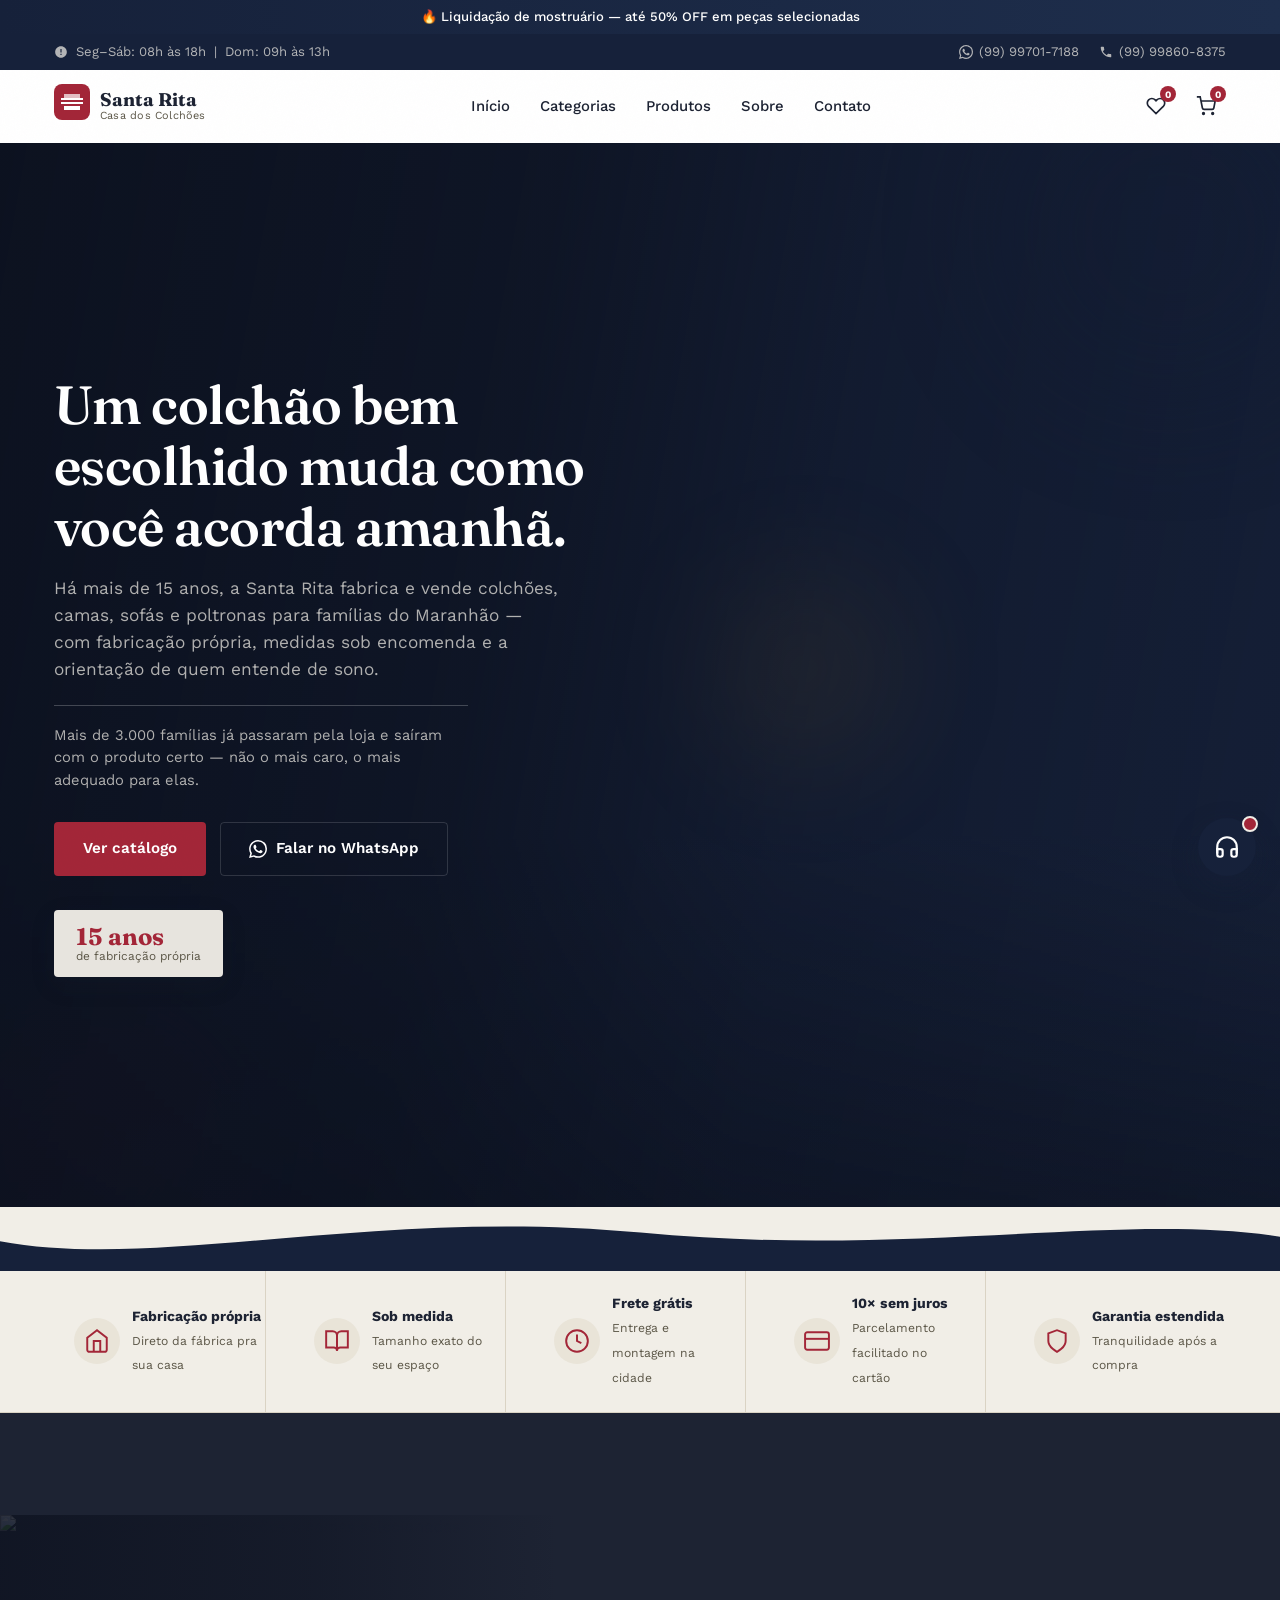
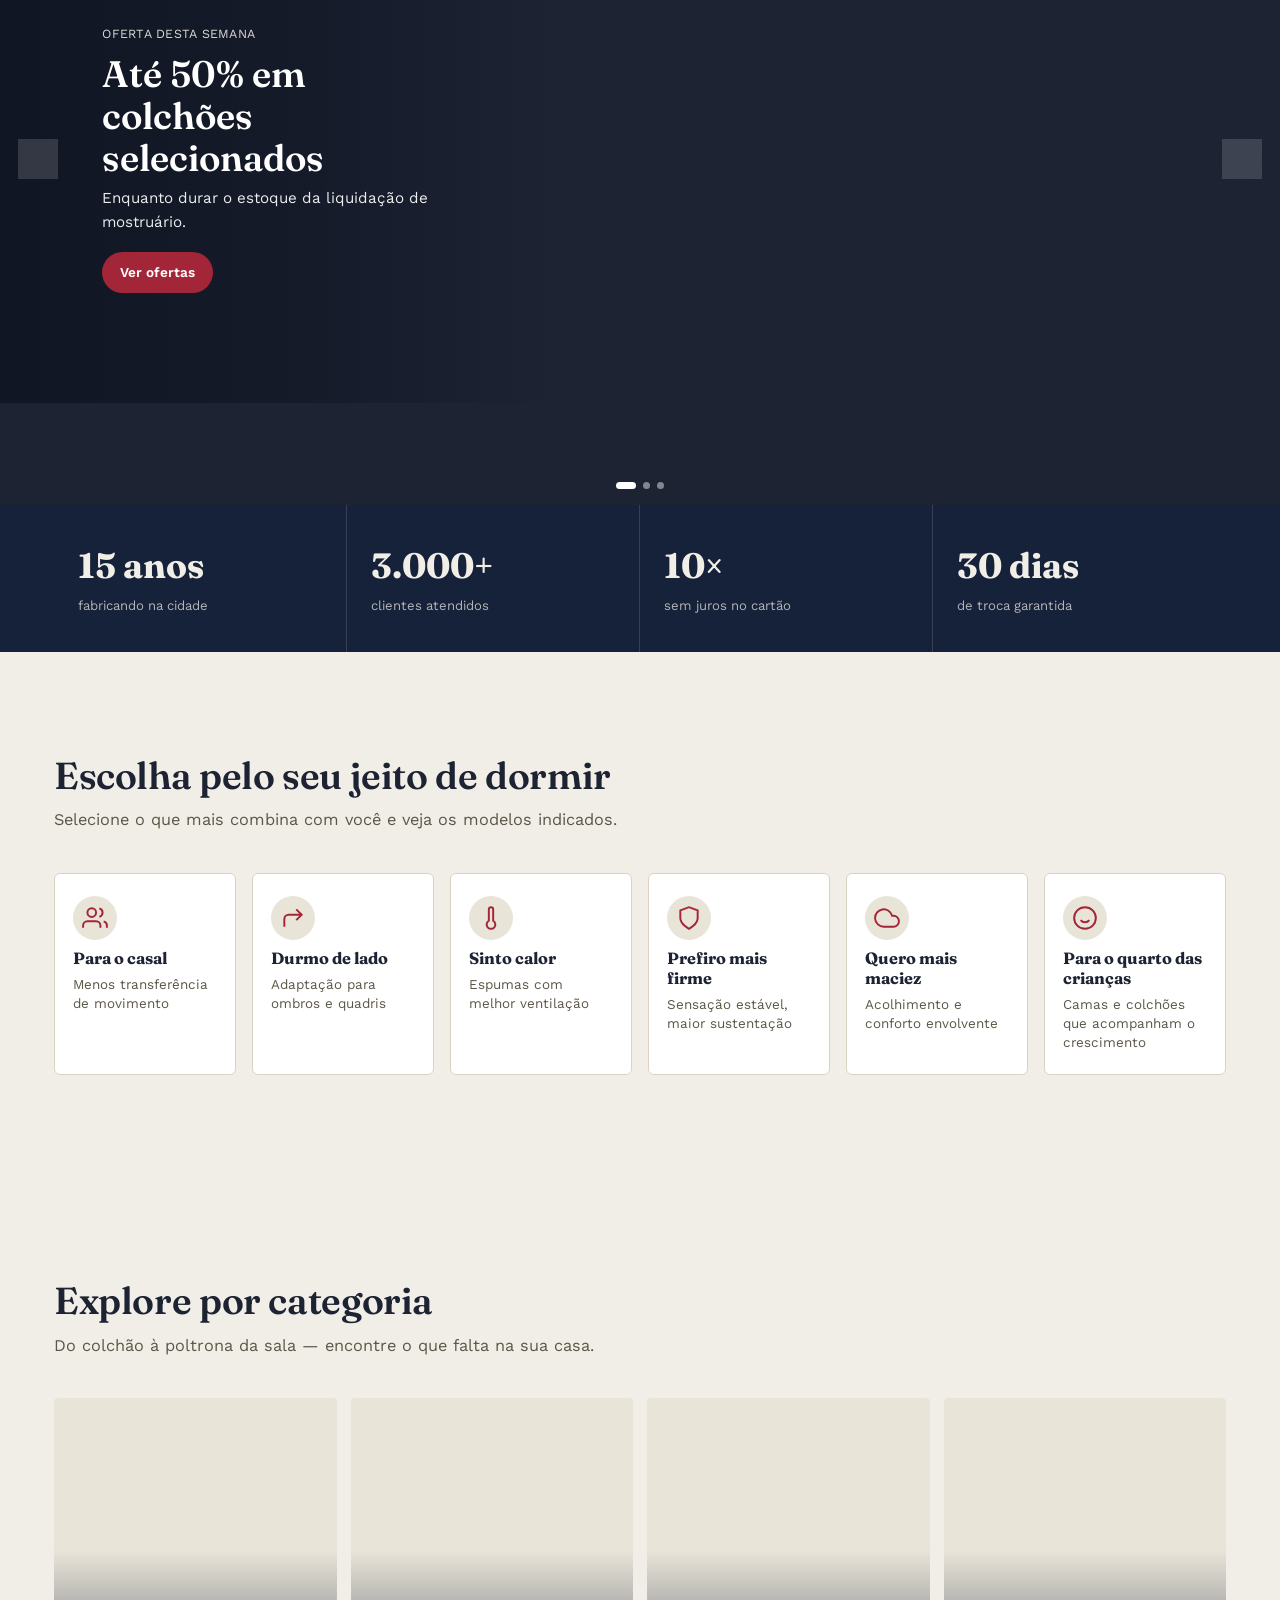
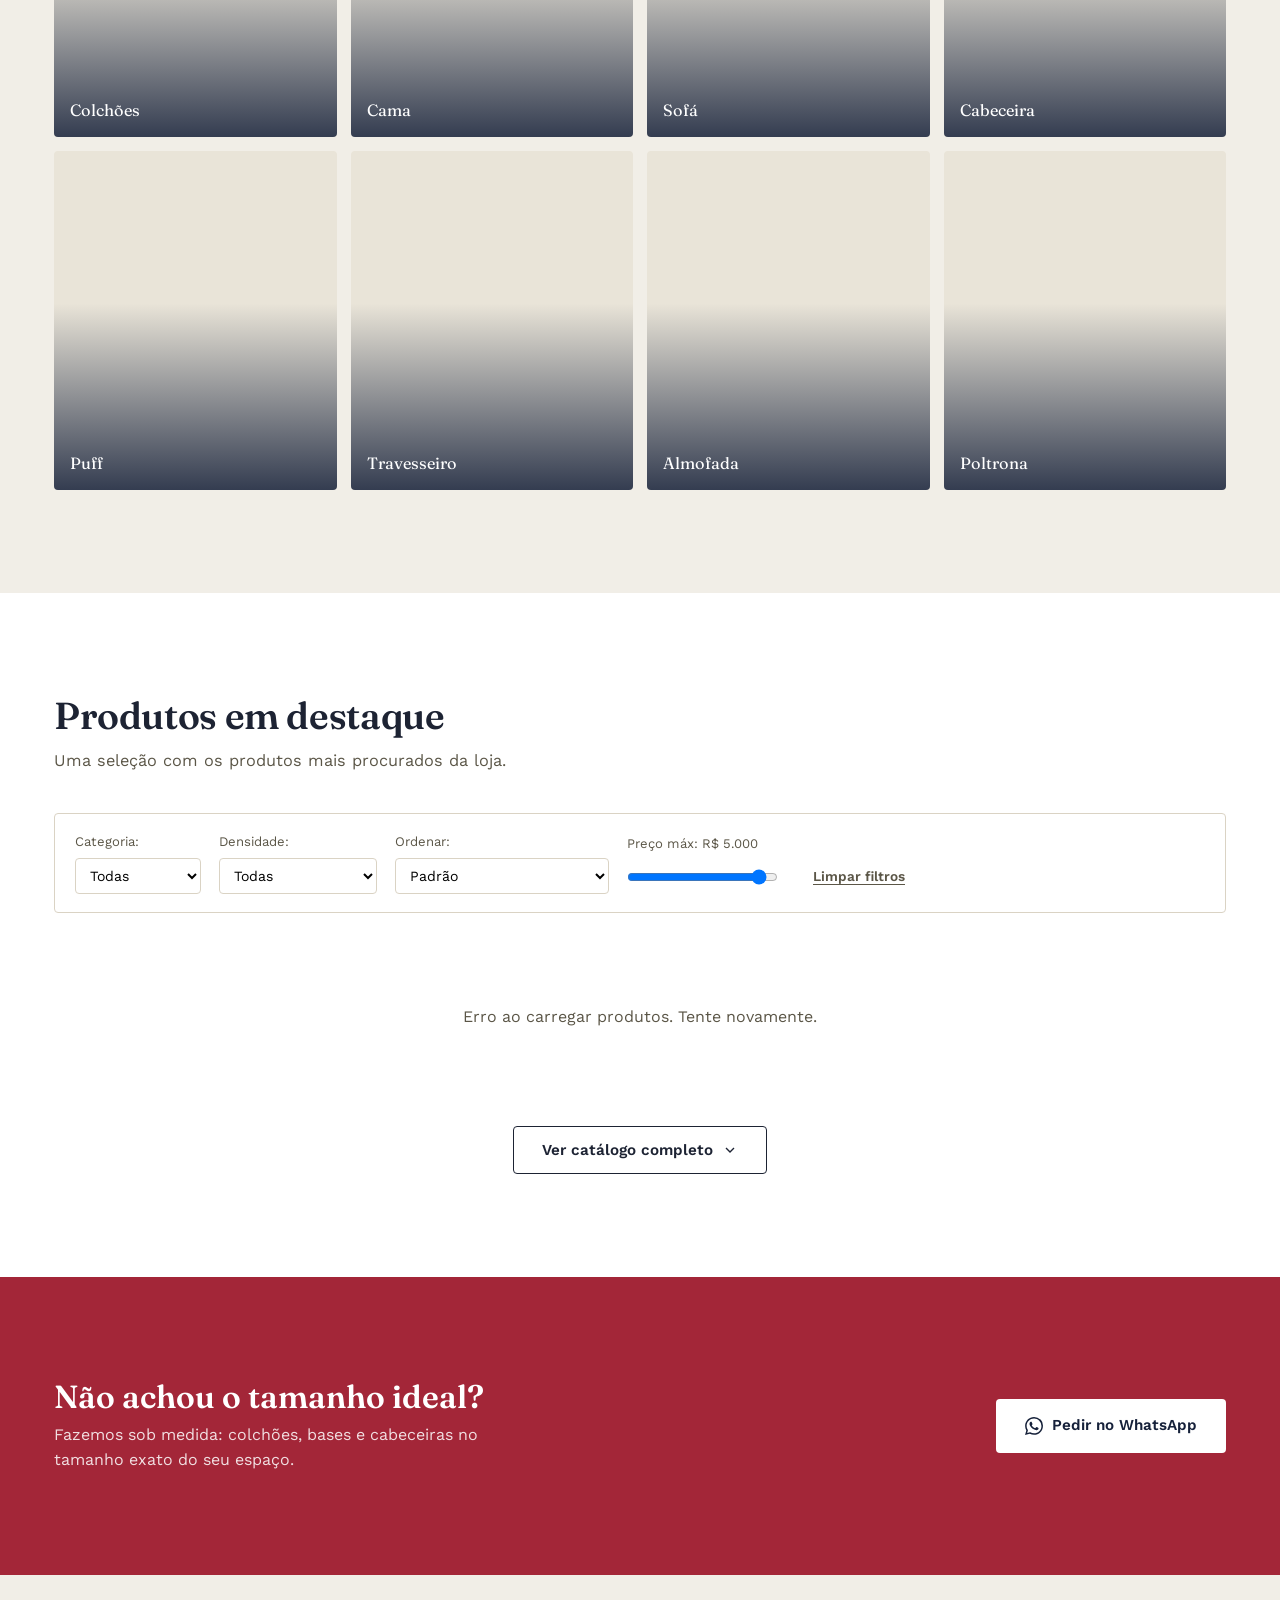
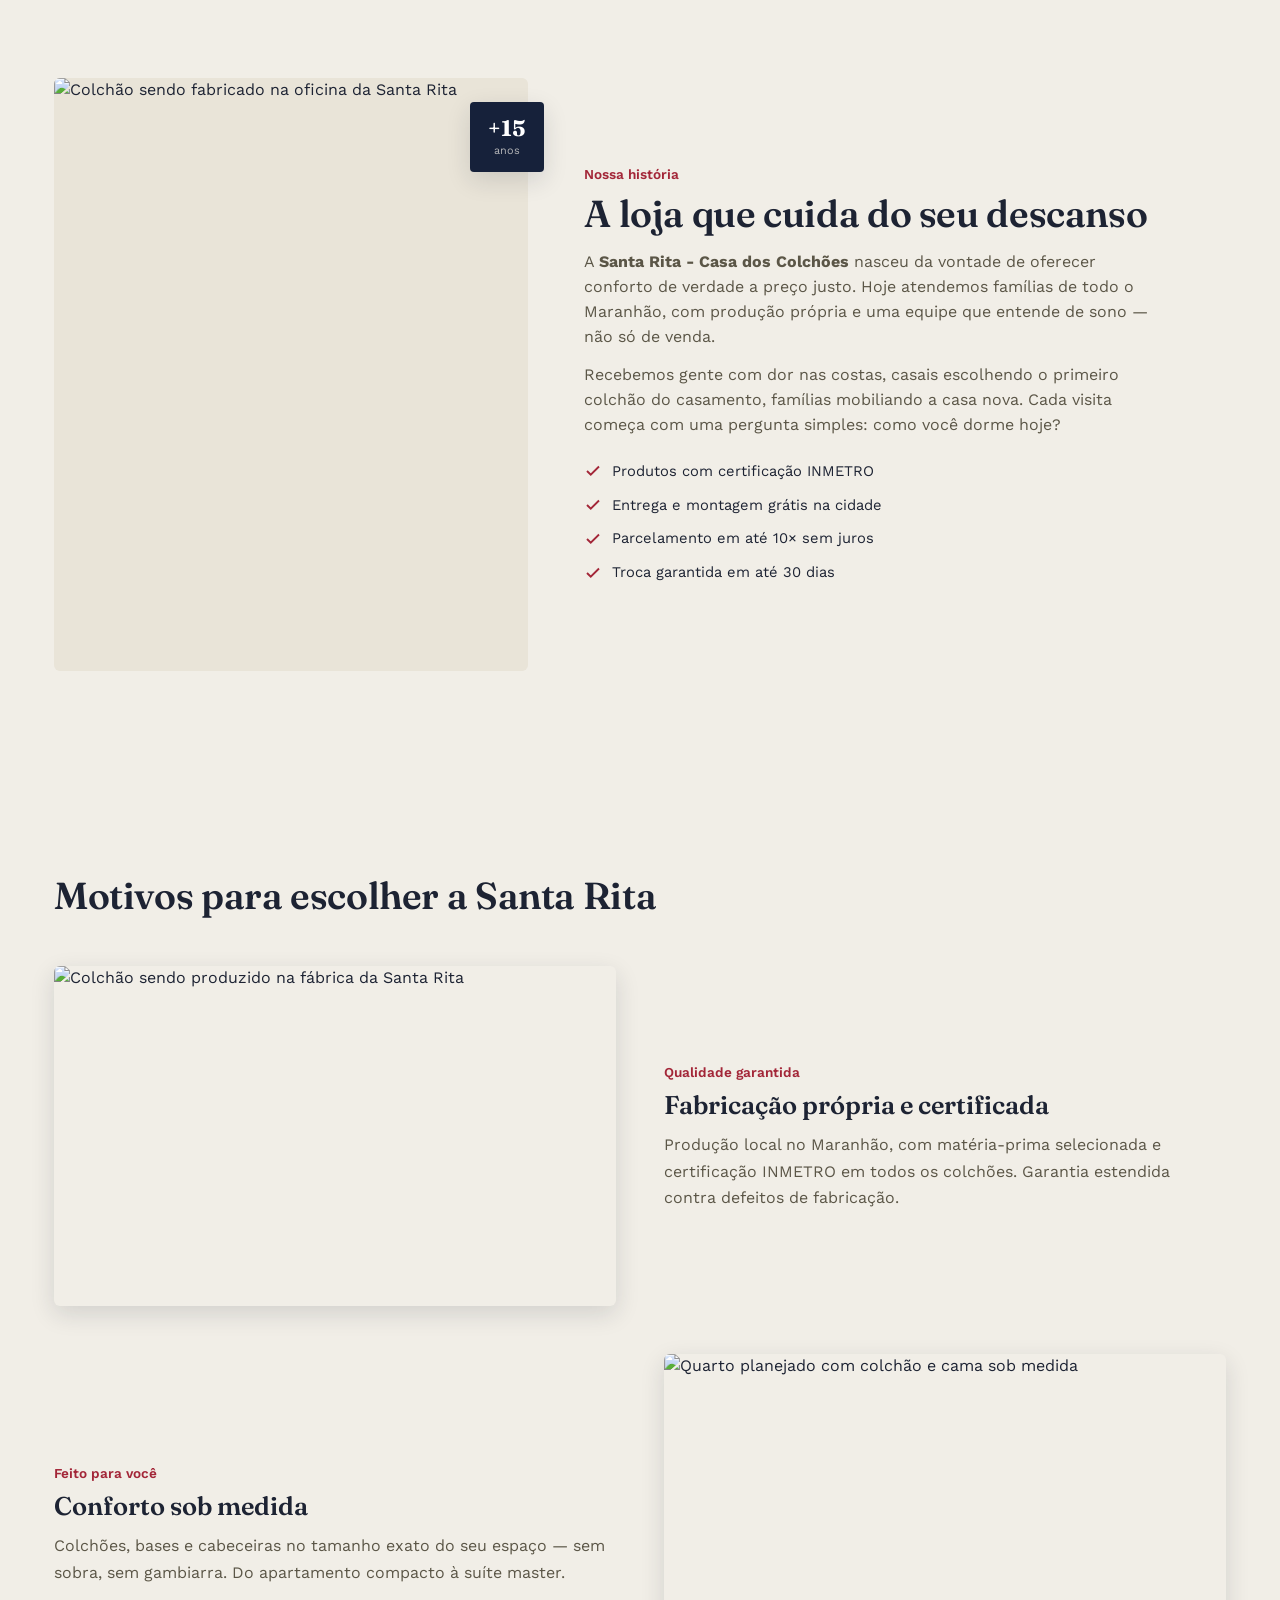
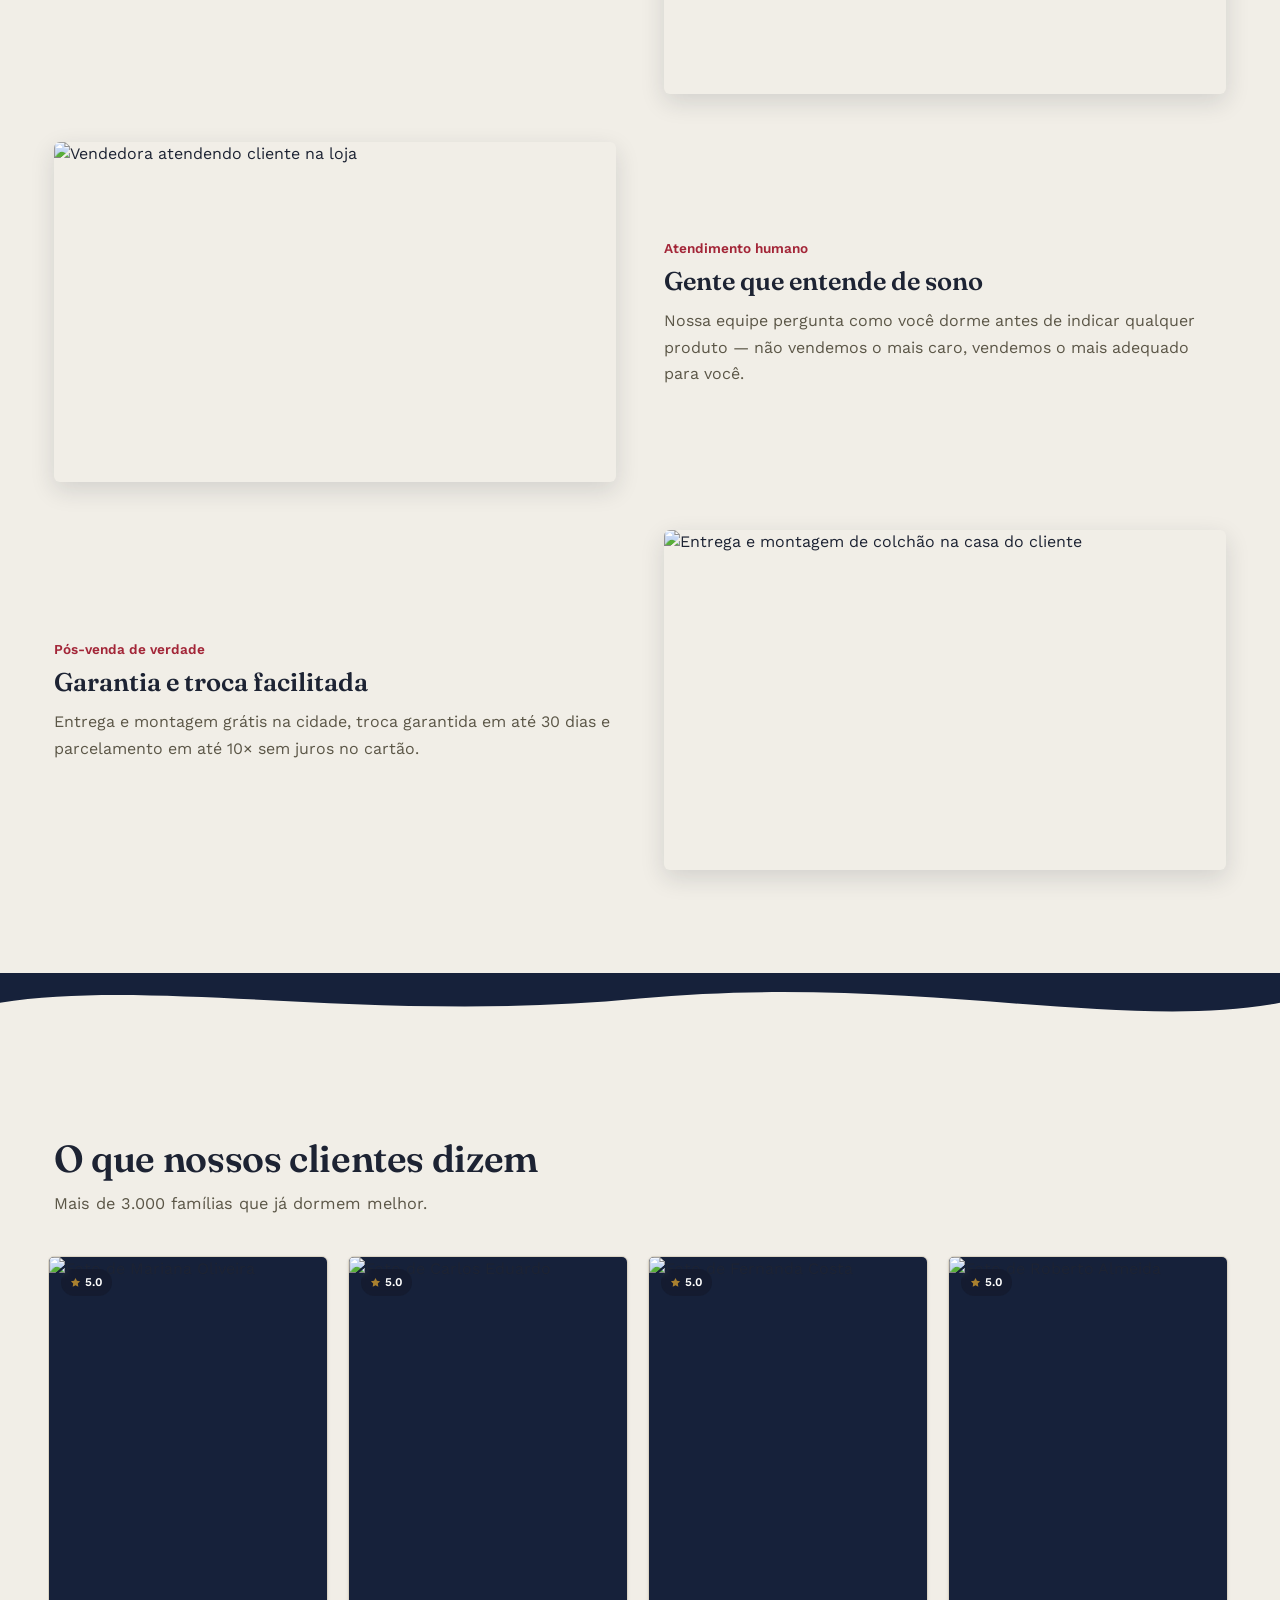
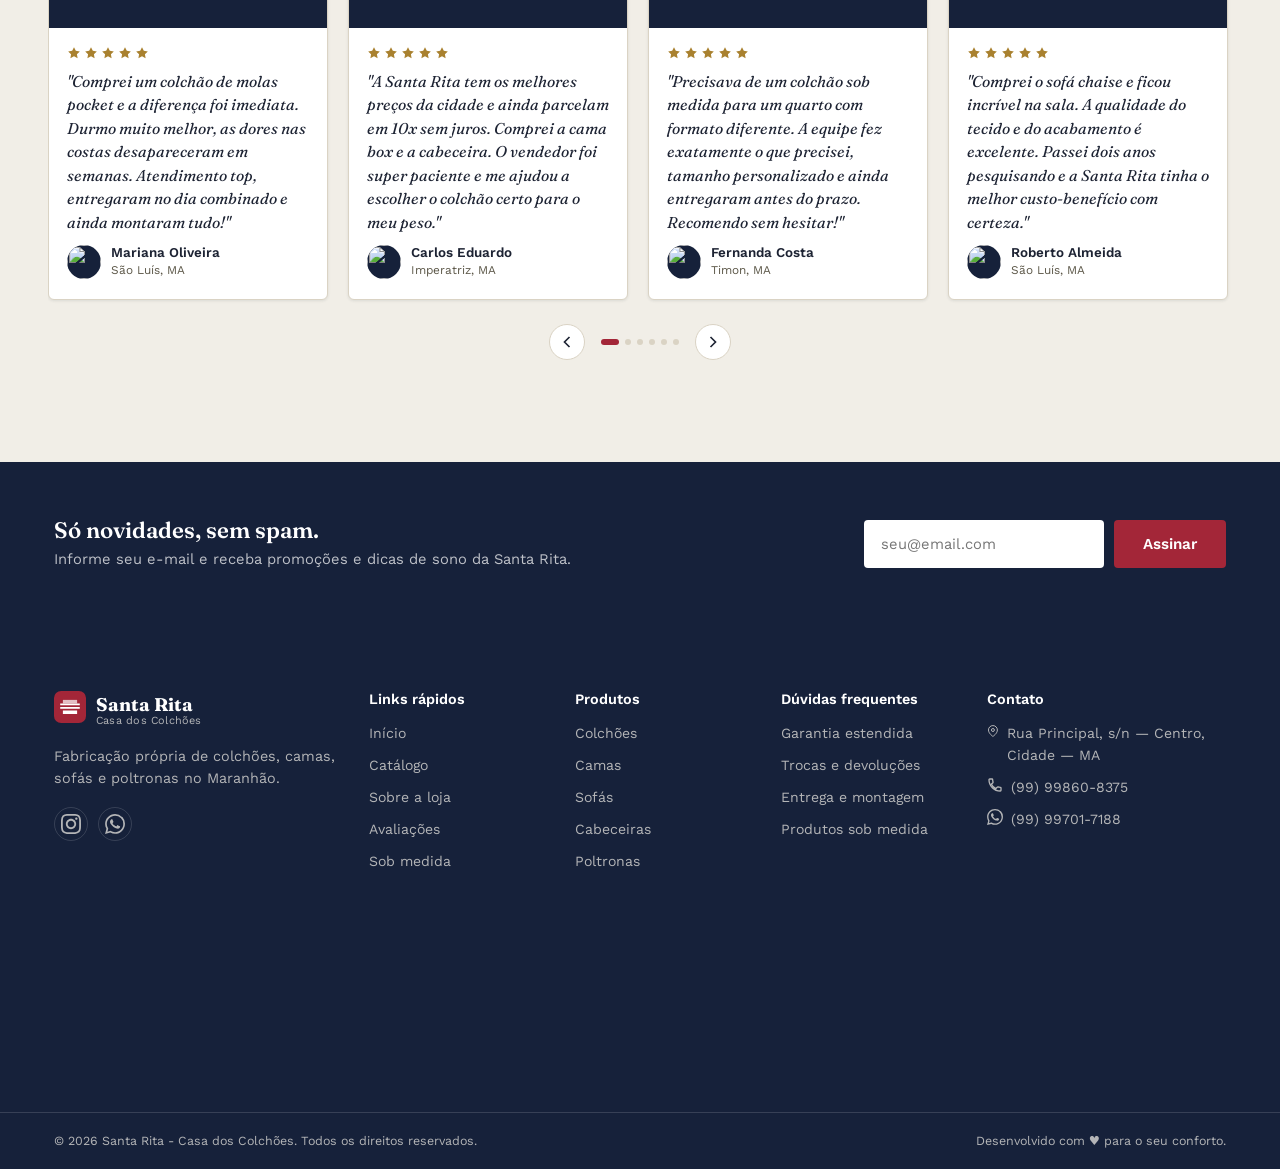
==== commit d616698a: "banco conect" ====
--- a/index.html
+++ b/index.html
@@ -3,14 +3,25 @@
 <head>
   <meta charset="UTF-8" />
   <meta name="viewport" content="width=device-width, initial-scale=1.0" />
-  <meta name="description" content="Santa Rita - Casa dos Colchões. A tecnologia do sono perfeito, sob medida para você. Colchões, camas, sofás, poltronas e muito mais." />
+  <meta name="description" content="Santa Rita - Casa dos Colchões. Colchões, camas, sofás e poltronas com fabricação própria, sob medida e parcelamento em até 10x sem juros no Maranhão." />
   <title>Santa Rita - Casa dos Colchões</title>
   <link rel="preconnect" href="https://fonts.googleapis.com" />
   <link rel="preconnect" href="https://fonts.gstatic.com" crossorigin />
-  <link href="https://fonts.googleapis.com/css2?family=Playfair+Display:wght@400;600;700&family=Inter:wght@300;400;500;600&display=swap" rel="stylesheet" />
+  <link href="https://fonts.googleapis.com/css2?family=Fraunces:opsz,wght@9..144,500;9..144,600;9..144,700&family=Work+Sans:wght@400;500;600;700&display=swap" rel="stylesheet" />
   <link rel="stylesheet" href="style.css" />
+  <link rel="stylesheet" href="enhancements.css" />
 </head>
 <body>
+
+  <!-- ===== FAIXA DE ANÚNCIO ROTATIVA ===== -->
+  <div class="anuncio-bar" id="anuncio-bar" role="region" aria-label="Avisos e promoções">
+    <div class="anuncio-bar__track" id="anuncio-track">
+      <a href="#vitrine" class="anuncio-bar__item is-ativo">🔥 Liquidação de mostruário — até 50% OFF em peças selecionadas</a>
+      <a href="#vitrine" class="anuncio-bar__item">📦 Frete grátis e montagem inclusa em toda a cidade</a>
+      <a href="#vitrine" class="anuncio-bar__item">💳 Parcelamento em até 10× sem juros no cartão</a>
+      <a href="#sobre" class="anuncio-bar__item">🛠️ Fabricação própria — feito sob medida para o seu espaço</a>
+    </div>
+  </div>
 
   <!-- ===== TOPBAR ===== -->
   <div class="topbar" role="banner" aria-label="Informações de atendimento">
@@ -38,7 +49,7 @@
       <a href="#home" class="header__logo" aria-label="Santa Rita - Casa dos Colchões - Página inicial">
         <span class="logo__icon" aria-hidden="true">
           <svg width="36" height="36" viewBox="0 0 36 36" fill="none">
-            <rect width="36" height="36" rx="8" fill="#D92525"/>
+            <rect width="36" height="36" rx="8" fill="#A32638"/>
             <path d="M7 14h22v2H7zM7 18h22v2H7zM10 22h16v4H10z" fill="white"/>
             <path d="M10 10h16v4H10z" fill="white" opacity=".7"/>
           </svg>
@@ -56,13 +67,12 @@
           <li><a href="#vitrine" class="nav__link">Produtos</a></li>
           <li><a href="#sobre" class="nav__link">Sobre</a></li>
           <li><a href="#contato" class="nav__link">Contato</a></li>
+          <li id="nav-dashboard-item" style="display:none"><a href="dashboard.html" class="nav__link nav__link--dash">Dashboard</a></li>
         </ul>
       </nav>
 
       <div class="header__actions" role="toolbar" aria-label="Ações do usuário">
-        <button class="action-btn" id="btn-login" aria-label="Entrar ou criar conta">
-          <svg width="20" height="20" viewBox="0 0 24 24" fill="none" stroke="currentColor" stroke-width="2" aria-hidden="true"><path d="M20 21v-2a4 4 0 0 0-4-4H8a4 4 0 0 0-4 4v2"/><circle cx="12" cy="7" r="4"/></svg>
-        </button>
+        
         <button class="action-btn" id="btn-favoritos" aria-label="Meus favoritos">
           <svg width="20" height="20" viewBox="0 0 24 24" fill="none" stroke="currentColor" stroke-width="2" aria-hidden="true"><path d="M20.84 4.61a5.5 5.5 0 0 0-7.78 0L12 5.67l-1.06-1.06a5.5 5.5 0 0 0-7.78 7.78l1.06 1.06L12 21.23l7.78-7.78 1.06-1.06a5.5 5.5 0 0 0 0-7.78z"/></svg>
           <span class="badge" id="badge-favoritos" aria-live="polite">0</span>
@@ -81,48 +91,61 @@
   <main id="main-content">
 
     <!-- ===== HERO ===== -->
-    <section class="hero hero--shape-divider hero--fade-bottom" id="home" aria-labelledby="hero-titulo">
-      <div class="hero__overlay"></div>
-      <div class="hero__content container">
-        <span class="hero__eyebrow">Qualidade e conforto desde sempre</span>
-        <h1 class="hero__titulo" id="hero-titulo">
-          A tecnologia do sono perfeito,<br>
-          <em>sob medida para você.</em>
-        </h1>
-        <p class="hero__subtitulo">
-          Colchões premium, móveis sofisticados e o melhor atendimento do Maranhão. Durma como nunca antes.
-        </p>
-        <div class="hero__ctas">
-          <a href="#vitrine" class="btn btn--primario">Conhecer Catálogo</a>
-          <a href="https://wa.me/5599701-7188?text=Olá!%20Gostaria%20de%20saber%20mais%20sobre%20os%20produtos." class="btn btn--outline" target="_blank" rel="noopener">
-            <svg width="18" height="18" viewBox="0 0 24 24" fill="currentColor" aria-hidden="true"><path d="M17.472 14.382c-.297-.149-1.758-.867-2.03-.967-.273-.099-.471-.148-.67.15-.197.297-.767.966-.94 1.164-.173.199-.347.223-.644.075-.297-.15-1.255-.463-2.39-1.475-.883-.788-1.48-1.761-1.653-2.059-.173-.297-.018-.458.13-.606.134-.133.298-.347.446-.52.149-.174.198-.298.298-.497.099-.198.05-.371-.025-.52-.075-.149-.669-1.612-.916-2.207-.242-.579-.487-.5-.669-.51-.173-.008-.371-.01-.57-.01-.198 0-.52.074-.792.372-.272.297-1.04 1.016-1.04 2.479 0 1.462 1.065 2.875 1.213 3.074.149.198 2.096 3.2 5.077 4.487.709.306 1.262.489 1.694.625.712.227 1.36.195 1.871.118.571-.085 1.758-.719 2.006-1.413.248-.694.248-1.289.173-1.413-.074-.124-.272-.198-.57-.347m-5.421 7.403h-.004a9.87 9.87 0 01-5.031-1.378l-.361-.214-3.741.982.998-3.648-.235-.374a9.86 9.86 0 01-1.51-5.26c.001-5.45 4.436-9.884 9.888-9.884 2.64 0 5.122 1.03 6.988 2.898a9.825 9.825 0 012.893 6.994c-.003 5.45-4.437 9.884-9.885 9.884m8.413-18.297A11.815 11.815 0 0012.05 0C5.495 0 .16 5.335.157 11.892c0 2.096.547 4.142 1.588 5.945L.057 24l6.305-1.654a11.882 11.882 0 005.683 1.448h.005c6.554 0 11.89-5.335 11.893-11.893A11.821 11.821 0 0020.893 3.488"/></svg>
-            Falar no WhatsApp
-          </a>
-        </div>
-      </div>
-      <div class="hero__scroll-hint" aria-hidden="true">
-        <span></span>
-      </div>
-    </section>
-
-    <!-- ===== FAIXA DE DIFERENCIAIS ===== -->
-    <div class="hero-transition-strip" aria-label="Nossos diferenciais">
-      <div class="container hero-transition-strip__inner">
-        <div class="hero-diferencial">
-          <svg class="hero-diferencial__icon" viewBox="0 0 24 24" fill="none" stroke="currentColor" stroke-width="1.8" aria-hidden="true"><path d="M3 9l9-7 9 7v11a2 2 0 0 1-2 2H5a2 2 0 0 1-2-2z"/><polyline points="9 22 9 12 15 12 15 22"/></svg>
-          <span class="hero-diferencial__texto">Fabricação Própria</span>
-        </div>
-        <div class="hero-diferencial">
-          <svg class="hero-diferencial__icon" viewBox="0 0 24 24" fill="none" stroke="currentColor" stroke-width="1.8" aria-hidden="true"><path d="M2 3h6a4 4 0 0 1 4 4v14a3 3 0 0 0-3-3H2z"/><path d="M22 3h-6a4 4 0 0 0-4 4v14a3 3 0 0 1 3-3h7z"/></svg>
-          <span class="hero-diferencial__texto">Sob Medida</span>
-        </div>
-        <div class="hero-diferencial">
-          <svg class="hero-diferencial__icon" viewBox="0 0 24 24" fill="none" stroke="currentColor" stroke-width="1.8" aria-hidden="true"><circle cx="12" cy="12" r="10"/><polyline points="12 6 12 12 16 14"/></svg>
-          <span class="hero-diferencial__texto">Entrega Rápida</span>
-        </div>
-        <div class="hero-diferencial">
-          <svg class="hero-diferencial__icon" viewBox="0 0 24 24" fill="none" stroke="currentColor" stroke-width="1.8" aria-hidden="true"><path d="M12 22s8-4 8-10V5l-8-3-8 3v7c0 6 8 10 8 10z"/></svg>
-          <span class="hero-diferencial__texto">Garantia Estendida</span>
+    <section class="hero" id="home" aria-labelledby="hero-titulo">
+      <div class="hero__bg" aria-hidden="true"></div>
+      <div class="hero__inner">
+        <div class="hero__txt">
+          <h1 class="hero__titulo" id="hero-titulo">Um colchão bem escolhido muda como você acorda amanhã.</h1>
+          <p class="hero__subtitulo">
+            Há mais de 15 anos, a Santa Rita fabrica e vende colchões, camas, sofás e poltronas para famílias do Maranhão — com fabricação própria, medidas sob encomenda e a orientação de quem entende de sono.
+          </p>
+          <p class="hero__linha">
+            Mais de 3.000 famílias já passaram pela loja e saíram com o produto certo — não o mais caro, o mais adequado para elas.
+          </p>
+          <div class="hero__ctas">
+            <a href="#vitrine" class="btn btn--primario">Ver catálogo</a>
+            <a href="https://wa.me/5599701-7188?text=Olá!%20Gostaria%20de%20saber%20mais%20sobre%20os%20produtos." class="btn btn--outline" target="_blank" rel="noopener">
+              <svg width="18" height="18" viewBox="0 0 24 24" fill="currentColor" aria-hidden="true"><path d="M17.472 14.382c-.297-.149-1.758-.867-2.03-.967-.273-.099-.471-.148-.67.15-.197.297-.767.966-.94 1.164-.173.199-.347.223-.644.075-.297-.15-1.255-.463-2.39-1.475-.883-.788-1.48-1.761-1.653-2.059-.173-.297-.018-.458.13-.606.134-.133.298-.347.446-.52.149-.174.198-.298.298-.497.099-.198.05-.371-.025-.52-.075-.149-.669-1.612-.916-2.207-.242-.579-.487-.5-.669-.51-.173-.008-.371-.01-.57-.01-.198 0-.52.074-.792.372-.272.297-1.04 1.016-1.04 2.479 0 1.462 1.065 2.875 1.213 3.074.149.198 2.096 3.2 5.077 4.487.709.306 1.262.489 1.694.625.712.227 1.36.195 1.871.118.571-.085 1.758-.719 2.006-1.413.248-.694.248-1.289.173-1.413-.074-.124-.272-.198-.57-.347m-5.421 7.403h-.004a9.87 9.87 0 01-5.031-1.378l-.361-.214-3.741.982.998-3.648-.235-.374a9.86 9.86 0 01-1.51-5.26c.001-5.45 4.436-9.884 9.888-9.884 2.64 0 5.122 1.03 6.988 2.898a9.825 9.825 0 012.893 6.994c-.003 5.45-4.437 9.884-9.885 9.884m8.413-18.297A11.815 11.815 0 0012.05 0C5.495 0 .16 5.335.157 11.892c0 2.096.547 4.142 1.588 5.945L.057 24l6.305-1.654a11.882 11.882 0 005.683 1.448h.005c6.554 0 11.89-5.335 11.893-11.893A11.821 11.821 0 0020.893 3.488"/></svg>
+              Falar no WhatsApp
+            </a>
+          </div>
+          <div class="hero__selo">
+            <strong>15 anos</strong>
+            <span>de fabricação própria</span>
+          </div>
+        </div>
+      </div>
+    </section>
+
+    <!-- Onda decorativa — transição suave para a faixa de selos -->
+    <div class="sr-onda" aria-hidden="true">
+      <svg viewBox="0 0 1200 60" preserveAspectRatio="none" xmlns="http://www.w3.org/2000/svg">
+        <path class="sr-onda__camada2" d="M0,32 C150,60 350,0 600,24 C850,48 1050,4 1200,28 L1200,60 L0,60 Z"></path>
+      </svg>
+    </div>
+
+    <!-- ===== SELOS DE CONFIANÇA ===== -->
+    <div class="diferenciais selos-confianca" aria-label="Nossos diferenciais">
+      <div class="container diferenciais__inner">
+        <div class="diferencial">
+          <span class="diferencial__badge"><svg class="diferencial__icon" width="26" height="26" viewBox="0 0 24 24" fill="none" stroke="currentColor" stroke-width="1.8" aria-hidden="true"><path d="M3 9l9-7 9 7v11a2 2 0 0 1-2 2H5a2 2 0 0 1-2-2z"/><polyline points="9 22 9 12 15 12 15 22"/></svg></span>
+          <div class="diferencial__texto"><strong>Fabricação própria</strong><span>Direto da fábrica pra sua casa</span></div>
+        </div>
+        <div class="diferencial">
+          <span class="diferencial__badge"><svg class="diferencial__icon" width="26" height="26" viewBox="0 0 24 24" fill="none" stroke="currentColor" stroke-width="1.8" aria-hidden="true"><path d="M2 3h6a4 4 0 0 1 4 4v14a3 3 0 0 0-3-3H2z"/><path d="M22 3h-6a4 4 0 0 0-4 4v14a3 3 0 0 1 3-3h7z"/></svg></span>
+          <div class="diferencial__texto"><strong>Sob medida</strong><span>Tamanho exato do seu espaço</span></div>
+        </div>
+        <div class="diferencial">
+          <span class="diferencial__badge"><svg class="diferencial__icon" width="26" height="26" viewBox="0 0 24 24" fill="none" stroke="currentColor" stroke-width="1.8" aria-hidden="true"><circle cx="12" cy="12" r="10"/><polyline points="12 6 12 12 16 14"/></svg></span>
+          <div class="diferencial__texto"><strong>Frete grátis</strong><span>Entrega e montagem na cidade</span></div>
+        </div>
+        <div class="diferencial">
+          <span class="diferencial__badge"><svg class="diferencial__icon" width="26" height="26" viewBox="0 0 24 24" fill="none" stroke="currentColor" stroke-width="1.8" aria-hidden="true"><rect x="1" y="4" width="22" height="16" rx="2"/><line x1="1" y1="10" x2="23" y2="10"/></svg></span>
+          <div class="diferencial__texto"><strong>10× sem juros</strong><span>Parcelamento facilitado no cartão</span></div>
+        </div>
+        <div class="diferencial">
+          <span class="diferencial__badge"><svg class="diferencial__icon" width="26" height="26" viewBox="0 0 24 24" fill="none" stroke="currentColor" stroke-width="1.8" aria-hidden="true"><path d="M12 22s8-4 8-10V5l-8-3-8 3v7c0 6 8 10 8 10z"/></svg></span>
+          <div class="diferencial__texto"><strong>Garantia estendida</strong><span>Tranquilidade após a compra</span></div>
         </div>
       </div>
     </div>
@@ -135,23 +158,23 @@
           <a class="banner-slide"
              href="https://wa.me/5599701-7188?text=Quero%20aproveitar%20a%20promoção!"
              target="_blank" rel="noopener"
-             aria-label="Promoção Black Friday — até 50% off. Clique para falar no WhatsApp.">
-            <img src="https://images.unsplash.com/photo-1607082348824-0a96f2a4b9da?w=1440&q=80" alt="Black Friday — Até 50% de desconto em colchões e camas" loading="eager" />
+             aria-label="Promoção com até 50% off. Clique para falar no WhatsApp.">
+            <img src="https://images.unsplash.com/photo-1607082348824-0a96f2a4b9da?w=1440&q=80" alt="Até 50% de desconto em colchões e camas selecionadas" loading="eager" />
             <div class="banner-slide__overlay">
-              <span class="banner-slide__tag">⚡ Oferta Especial</span>
-              <h2 class="banner-slide__titulo">Promoção Relâmpago</h2>
-              <p class="banner-slide__sub">Até 50% off em colchões selecionados</p>
-              <span class="banner-slide__cta">Ver Ofertas</span>
+              <span class="banner-slide__tag">Oferta desta semana</span>
+              <h2 class="banner-slide__titulo">Até 50% em colchões selecionados</h2>
+              <p class="banner-slide__sub">Enquanto durar o estoque da liquidação de mostruário.</p>
+              <span class="banner-slide__cta">Ver ofertas</span>
             </div>
           </a>
 
           <a class="banner-slide" href="#vitrine" aria-label="Parcelamento em 10x sem juros — Clique para ver o catálogo.">
             <img src="https://images.unsplash.com/photo-1555041469-a586c61ea9bc?w=1440&q=80" alt="Parcelamento facilitado em 10x sem juros" loading="lazy" />
             <div class="banner-slide__overlay">
-              <span class="banner-slide__tag">💳 Facilidade</span>
-              <h2 class="banner-slide__titulo">10× Sem Juros</h2>
-              <p class="banner-slide__sub">No crédito, sem acréscimos. Confira o catálogo.</p>
-              <span class="banner-slide__cta">Ver Catálogo</span>
+              <span class="banner-slide__tag">Facilita no bolso</span>
+              <h2 class="banner-slide__titulo">10× sem juros em todo o catálogo</h2>
+              <p class="banner-slide__sub">No cartão, sem entrada e sem acréscimo.</p>
+              <span class="banner-slide__cta">Ver catálogo</span>
             </div>
           </a>
 
@@ -161,10 +184,10 @@
              aria-label="Produtos sob medida — fale no WhatsApp.">
             <img src="https://images.unsplash.com/photo-1631049307264-da0ec9d70304?w=1440&q=80" alt="Produtos sob medida para o seu espaço" loading="lazy" />
             <div class="banner-slide__overlay">
-              <span class="banner-slide__tag">📐 Exclusivo</span>
-              <h2 class="banner-slide__titulo">Feito Sob Medida</h2>
-              <p class="banner-slide__sub">Colchões, bases e cabeceiras no tamanho exato.</p>
-              <span class="banner-slide__cta">Solicitar Orçamento</span>
+              <span class="banner-slide__tag">Feito na medida</span>
+              <h2 class="banner-slide__titulo">Colchões e bases sob encomenda</h2>
+              <p class="banner-slide__sub">Mandamos fazer no tamanho exato — sem sobra, sem gambiarra.</p>
+              <span class="banner-slide__cta">Pedir orçamento</span>
             </div>
           </a>
 
@@ -181,57 +204,89 @@
       <div class="banner-promo__dots" id="banner-dots" role="tablist" aria-label="Navegar pelos banners"></div>
     </section>
 
-    <!-- Divisor geométrico -->
-    <div class="secao-divisor secao-divisor--azul-branco" aria-hidden="true">
-      <svg viewBox="0 0 1440 60" preserveAspectRatio="none" xmlns="http://www.w3.org/2000/svg"><polygon points="0,60 1440,0 1440,60" fill="var(--fundo-stats)"/></svg>
-    </div>
-
     <!-- ===== STATS STRIP ===== -->
     <div class="stats-strip" role="region" aria-label="Nossos números">
       <div class="container stats-strip__inner">
         <div class="stat">
-          <strong class="stat__num">+15 anos</strong>
-          <span class="stat__label">de tradição</span>
+          <strong class="stat__num">15 anos</strong>
+          <span class="stat__label">fabricando na cidade</span>
         </div>
         <div class="stat">
-          <strong class="stat__num">+3.000</strong>
-          <span class="stat__label">clientes satisfeitos</span>
+          <strong class="stat__num">3.000+</strong>
+          <span class="stat__label">clientes atendidos</span>
         </div>
         <div class="stat">
           <strong class="stat__num">10×</strong>
-          <span class="stat__label">sem juros</span>
+          <span class="stat__label">sem juros no cartão</span>
         </div>
         <div class="stat">
-          <strong class="stat__num">100%</strong>
-          <span class="stat__label">garantia de conforto</span>
-        </div>
-      </div>
-    </div>
+          <strong class="stat__num">30 dias</strong>
+          <span class="stat__label">de troca garantida</span>
+        </div>
+      </div>
+    </div>
+
+    <!-- ===== ESCOLHA PELO SEU JEITO DE DORMIR ===== -->
+    <section class="jeito-dormir" id="jeito-dormir" aria-labelledby="jeito-titulo">
+      <div class="container">
+        <header class="section-header">
+          <h2 class="section-titulo" id="jeito-titulo">Escolha pelo seu jeito de dormir</h2>
+          <p class="section-subtitulo">Selecione o que mais combina com você e veja os modelos indicados.</p>
+        </header>
+        <div class="jeito-dormir__grid sr-stagger">
+          <button class="jeito-card sr-up" data-cat="colchao" data-dens="molas" style="--sr-i:0">
+            <span class="jeito-card__icon"><svg width="26" height="26" viewBox="0 0 24 24" fill="none" stroke="currentColor" stroke-width="1.8"><path d="M17 21v-2a4 4 0 0 0-4-4H5a4 4 0 0 0-4 4v2"/><circle cx="9" cy="7" r="4"/><path d="M23 21v-2a4 4 0 0 0-3-3.87"/><path d="M16 3.13a4 4 0 0 1 0 7.75"/></svg></span>
+            <strong>Para o casal</strong>
+            <span>Menos transferência de movimento</span>
+          </button>
+          <button class="jeito-card sr-up" data-cat="colchao" data-dens="D33" style="--sr-i:1">
+            <span class="jeito-card__icon"><svg width="26" height="26" viewBox="0 0 24 24" fill="none" stroke="currentColor" stroke-width="1.8"><polyline points="15 14 20 9 15 4"/><path d="M4 20v-7a4 4 0 0 1 4-4h12"/></svg></span>
+            <strong>Durmo de lado</strong>
+            <span>Adaptação para ombros e quadris</span>
+          </button>
+          <button class="jeito-card sr-up" data-cat="colchao" data-dens="D28" style="--sr-i:2">
+            <span class="jeito-card__icon"><svg width="26" height="26" viewBox="0 0 24 24" fill="none" stroke="currentColor" stroke-width="1.8"><path d="M14 4v10.54a4 4 0 1 1-4 0V4a2 2 0 0 1 4 0z"/></svg></span>
+            <strong>Sinto calor</strong>
+            <span>Espumas com melhor ventilação</span>
+          </button>
+          <button class="jeito-card sr-up" data-cat="colchao" data-dens="D45" style="--sr-i:3">
+            <span class="jeito-card__icon"><svg width="26" height="26" viewBox="0 0 24 24" fill="none" stroke="currentColor" stroke-width="1.8"><path d="M12 22s8-4 8-10V5l-8-3-8 3v7c0 6 8 10 8 10z"/></svg></span>
+            <strong>Prefiro mais firme</strong>
+            <span>Sensação estável, maior sustentação</span>
+          </button>
+          <button class="jeito-card sr-up" data-cat="colchao" data-dens="D28" style="--sr-i:4">
+            <span class="jeito-card__icon"><svg width="26" height="26" viewBox="0 0 24 24" fill="none" stroke="currentColor" stroke-width="1.8"><path d="M18 10h-1.26A8 8 0 1 0 9 20h9a5 5 0 0 0 0-10z"/></svg></span>
+            <strong>Quero mais maciez</strong>
+            <span>Acolhimento e conforto envolvente</span>
+          </button>
+          <button class="jeito-card sr-up" data-cat="cama" style="--sr-i:5">
+            <span class="jeito-card__icon"><svg width="26" height="26" viewBox="0 0 24 24" fill="none" stroke="currentColor" stroke-width="1.8"><circle cx="12" cy="12" r="10"/><path d="M8 14s1.5 2 4 2 4-2 4-2"/><line x1="9" y1="9" x2="9.01" y2="9"/><line x1="15" y1="9" x2="15.01" y2="9"/></svg></span>
+            <strong>Para o quarto das crianças</strong>
+            <span>Camas e colchões que acompanham o crescimento</span>
+          </button>
+        </div>
+      </div>
+    </section>
 
     <!-- ===== CATEGORIAS ===== -->
     <section class="categorias" id="categorias" aria-labelledby="cat-titulo">
       <div class="container">
         <header class="section-header">
-          <h2 class="section-titulo" id="cat-titulo">Explore por Categoria</h2>
-          <p class="section-subtitulo">Encontre exatamente o que você precisa para transformar seu espaço.</p>
+          <h2 class="section-titulo" id="cat-titulo">Explore por categoria</h2>
+          <p class="section-subtitulo">Do colchão à poltrona da sala — encontre o que falta na sua casa.</p>
         </header>
         <div class="categorias__grid" id="categorias-grid" role="list" aria-label="Categorias de produtos">
           <!-- Renderizado via JS -->
         </div>
       </div>
     </section>
-
-    <!-- Divisor geométrico categorias → vitrine -->
-    <div class="secao-divisor secao-divisor--branco-azul" aria-hidden="true">
-      <svg viewBox="0 0 1440 60" preserveAspectRatio="none" xmlns="http://www.w3.org/2000/svg"><polygon points="0,0 1440,60 0,60" fill="var(--fundo-vitrine)"/></svg>
-    </div>
 
     <!-- ===== VITRINE ===== -->
     <section class="vitrine" id="vitrine" aria-labelledby="vitrine-titulo">
       <div class="container">
         <header class="section-header">
-          <h2 class="section-titulo" id="vitrine-titulo">Produtos em Destaque</h2>
-          <p class="section-subtitulo" id="vitrine-subtitulo">Seleção especial com os melhores preços da loja.</p>
+          <h2 class="section-titulo" id="vitrine-titulo">Produtos em destaque</h2>
+          <p class="section-subtitulo" id="vitrine-subtitulo">Uma seleção com os produtos mais procurados da loja.</p>
         </header>
 
         <div class="filtros" id="filtros" aria-label="Filtros de produtos" hidden>
@@ -256,15 +311,15 @@
               <option value="D28">D28</option>
               <option value="D33">D33</option>
               <option value="D45">D45</option>
-              <option value="molas">Molas Ensacadas</option>
+              <option value="molas">Molas ensacadas</option>
             </select>
           </div>
           <div class="filtros__grupo">
             <label for="filtro-ordenacao" class="filtros__label">Ordenar:</label>
             <select id="filtro-ordenacao" class="filtros__select">
               <option value="padrao">Padrão</option>
-              <option value="menor">Preço: Menor para Maior</option>
-              <option value="maior">Preço: Maior para Menor</option>
+              <option value="menor">Preço: menor para maior</option>
+              <option value="maior">Preço: maior para menor</option>
             </select>
           </div>
           <div class="filtros__grupo">
@@ -280,28 +335,19 @@
 
         <div class="vitrine__footer">
           <button class="btn btn--outline-dark" id="btn-ver-todos">
-            Ver Catálogo Completo
+            Ver catálogo completo
             <svg width="16" height="16" viewBox="0 0 24 24" fill="none" stroke="currentColor" stroke-width="2" aria-hidden="true"><polyline points="6 9 12 15 18 9"/></svg>
           </button>
         </div>
       </div>
     </section>
-
-    <!-- Divisor geométrico vitrine → CTA -->
-    <div class="secao-divisor secao-divisor--azul-vermelho" aria-hidden="true">
-      <svg viewBox="0 0 1440 60" preserveAspectRatio="none" xmlns="http://www.w3.org/2000/svg"><polygon points="0,60 1440,0 1440,60" fill="var(--fundo-cta)"/></svg>
-    </div>
 
     <!-- ===== CTA INTERMEDIÁRIO ===== -->
     <section class="cta-band" aria-labelledby="cta-titulo">
       <div class="container cta-band__inner">
         <div class="cta-band__txt">
-          <h2 class="cta-band__titulo" id="cta-titulo">
-            Não achou o tamanho ideal?
-          </h2>
-          <p class="cta-band__sub">
-            Fazemos sob medida! Colchões, bases, cabeceiras e muito mais, no tamanho exato do seu espaço.
-          </p>
+          <h2 class="cta-band__titulo" id="cta-titulo">Não achou o tamanho ideal?</h2>
+          <p class="cta-band__sub">Fazemos sob medida: colchões, bases e cabeceiras no tamanho exato do seu espaço.</p>
         </div>
         <a
           href="https://wa.me/5599701-7188?text=Olá!%20Gostaria%20de%20solicitar%20um%20produto%20sob%20medida."
@@ -319,9 +365,9 @@
     <!-- ===== SOBRE ===== -->
     <section class="sobre" id="sobre" aria-labelledby="sobre-titulo">
       <div class="container sobre__inner">
-        <div class="sobre__img-wrap" aria-hidden="true">
-          <div class="sobre__img-placeholder">
-            <svg width="80" height="80" viewBox="0 0 80 80" fill="none"><rect width="80" height="80" rx="16" fill="#E8EEF8"/><path d="M20 35h40v5H20zM20 44h40v4H20zM25 52h30v8H25z" fill="#1E4D8C"/><path d="M25 25h30v10H25z" fill="#1E4D8C" opacity=".5"/><circle cx="40" cy="20" r="6" fill="#D92525"/></svg>
+        <div class="sobre__img-wrap">
+          <div class="sobre__foto">
+            <img src="https://images.unsplash.com/photo-1631679706909-1844bbd07221?w=800&q=80" alt="Colchão sendo fabricado na oficina da Santa Rita" loading="lazy" />
           </div>
           <div class="sobre__anos-badge" aria-label="Mais de 15 anos de tradição">
             <strong>+15</strong>
@@ -330,17 +376,17 @@
         </div>
         <div class="sobre__txt">
           <span class="sobre__eyebrow">Nossa história</span>
-          <h2 class="section-titulo" id="sobre-titulo">Santa Rita — a loja que cuida do seu descanso</h2>
+          <h2 class="section-titulo" id="sobre-titulo">A loja que cuida do seu descanso</h2>
           <p>
-            Nascida da paixão por oferecer conforto real, a <strong>Santa Rita - Casa dos Colchões</strong> atende famílias do Maranhão com produtos de alta qualidade, preços justos e o cuidado que só uma loja de tradição consegue oferecer.
+            A <strong>Santa Rita - Casa dos Colchões</strong> nasceu da vontade de oferecer conforto de verdade a preço justo. Hoje atendemos famílias de todo o Maranhão, com produção própria e uma equipe que entende de sono — não só de venda.
           </p>
           <p>
-            Nossa equipe é treinada para entender suas necessidades — seja você alguém com dores nas costas, um casal que procura o colchão certo ou uma família montando um novo lar do zero.
+            Recebemos gente com dor nas costas, casais escolhendo o primeiro colchão do casamento, famílias mobiliando a casa nova. Cada visita começa com uma pergunta simples: como você dorme hoje?
           </p>
           <ul class="sobre__lista" role="list">
             <li>
               <svg width="18" height="18" viewBox="0 0 24 24" fill="none" stroke="currentColor" stroke-width="2.5" aria-hidden="true"><polyline points="20 6 9 17 4 12"/></svg>
-              Produtos com Certificação INMETRO
+              Produtos com certificação INMETRO
             </li>
             <li>
               <svg width="18" height="18" viewBox="0 0 24 24" fill="none" stroke="currentColor" stroke-width="2.5" aria-hidden="true"><polyline points="20 6 9 17 4 12"/></svg>
@@ -359,6 +405,66 @@
       </div>
     </section>
 
+    <!-- ===== MOTIVOS PARA ESCOLHER ===== -->
+    <section class="motivos" aria-labelledby="motivos-titulo">
+      <div class="container">
+        <header class="section-header">
+          <h2 class="section-titulo" id="motivos-titulo">Motivos para escolher a Santa Rita</h2>
+        </header>
+
+        <div class="motivo-bloco">
+          <div class="motivo-bloco__img sr-left">
+            <img src="https://images.unsplash.com/photo-1631679706909-1844bbd07221?w=900&q=80" alt="Colchão sendo produzido na fábrica da Santa Rita" loading="lazy" />
+          </div>
+          <div class="motivo-bloco__txt sr-right">
+            <span class="sobre__eyebrow">Qualidade garantida</span>
+            <h3>Fabricação própria e certificada</h3>
+            <p>Produção local no Maranhão, com matéria-prima selecionada e certificação INMETRO em todos os colchões. Garantia estendida contra defeitos de fabricação.</p>
+          </div>
+        </div>
+
+        <div class="motivo-bloco motivo-bloco--inverso">
+          <div class="motivo-bloco__img sr-right">
+            <img src="https://images.unsplash.com/photo-1616627561950-9f746e330187?w=900&q=80" alt="Quarto planejado com colchão e cama sob medida" loading="lazy" />
+          </div>
+          <div class="motivo-bloco__txt sr-left">
+            <span class="sobre__eyebrow">Feito para você</span>
+            <h3>Conforto sob medida</h3>
+            <p>Colchões, bases e cabeceiras no tamanho exato do seu espaço — sem sobra, sem gambiarra. Do apartamento compacto à suíte master.</p>
+          </div>
+        </div>
+
+        <div class="motivo-bloco">
+          <div class="motivo-bloco__img sr-left">
+            <img src="https://images.unsplash.com/photo-1600585152220-90363fe7e115?w=900&q=80" alt="Vendedora atendendo cliente na loja" loading="lazy" />
+          </div>
+          <div class="motivo-bloco__txt sr-right">
+            <span class="sobre__eyebrow">Atendimento humano</span>
+            <h3>Gente que entende de sono</h3>
+            <p>Nossa equipe pergunta como você dorme antes de indicar qualquer produto — não vendemos o mais caro, vendemos o mais adequado para você.</p>
+          </div>
+        </div>
+
+        <div class="motivo-bloco motivo-bloco--inverso">
+          <div class="motivo-bloco__img sr-right">
+            <img src="https://images.unsplash.com/photo-1560185127-6ed189bf02f4?w=900&q=80" alt="Entrega e montagem de colchão na casa do cliente" loading="lazy" />
+          </div>
+          <div class="motivo-bloco__txt sr-left">
+            <span class="sobre__eyebrow">Pós-venda de verdade</span>
+            <h3>Garantia e troca facilitada</h3>
+            <p>Entrega e montagem grátis na cidade, troca garantida em até 30 dias e parcelamento em até 10× sem juros no cartão.</p>
+          </div>
+        </div>
+      </div>
+    </section>
+
+    <!-- Onda decorativa — transição para a área de depoimentos -->
+    <div class="sr-onda sr-onda--topo" aria-hidden="true">
+      <svg viewBox="0 0 1200 60" preserveAspectRatio="none" xmlns="http://www.w3.org/2000/svg">
+        <path class="sr-onda__camada2" d="M0,32 C150,4 350,60 600,36 C850,12 1050,56 1200,32 L1200,60 L0,60 Z"></path>
+      </svg>
+    </div>
+
     <!-- ===== DEPOIMENTOS ===== -->
     <section class="depoimentos" id="depoimentos" aria-labelledby="dep-titulo">
       <div class="container">
@@ -385,20 +491,34 @@
 
   </main>
 
+  <!-- ===== NEWSLETTER ===== -->
+  <section class="newsletter" aria-labelledby="newsletter-titulo">
+    <div class="container newsletter__inner sr-up">
+      <div class="newsletter__txt">
+        <h2 id="newsletter-titulo">Só novidades, sem spam.</h2>
+        <p>Informe seu e-mail e receba promoções e dicas de sono da Santa Rita.</p>
+      </div>
+      <form class="newsletter__form" id="form-newsletter" novalidate>
+        <input type="email" id="newsletter-email" placeholder="seu@email.com" aria-label="Seu e-mail" required />
+        <button type="submit" class="btn btn--primario">Assinar</button>
+      </form>
+    </div>
+  </section>
+
   <!-- ===== FOOTER ===== -->
   <footer class="footer" id="contato" role="contentinfo">
     <div class="container footer__grid">
       <div class="footer__col footer__col--brand">
         <a href="#home" class="footer__logo" aria-label="Santa Rita - Casa dos Colchões">
           <span class="logo__icon" aria-hidden="true">
-            <svg width="32" height="32" viewBox="0 0 36 36" fill="none"><rect width="36" height="36" rx="8" fill="#D92525"/><path d="M7 14h22v2H7zM7 18h22v2H7zM10 22h16v4H10z" fill="white"/><path d="M10 10h16v4H10z" fill="white" opacity=".7"/></svg>
+            <svg width="32" height="32" viewBox="0 0 36 36" fill="none"><rect width="36" height="36" rx="8" fill="#A32638"/><path d="M7 14h22v2H7zM7 18h22v2H7zM10 22h16v4H10z" fill="white"/><path d="M10 10h16v4H10z" fill="white" opacity=".7"/></svg>
           </span>
           <span class="logo__text">
             <strong>Santa Rita</strong>
             <small>Casa dos Colchões</small>
           </span>
         </a>
-        <p class="footer__tagline">A tecnologia do sono perfeito, sob medida para você.</p>
+        <p class="footer__tagline">Fabricação própria de colchões, camas, sofás e poltronas no Maranhão.</p>
         <div class="footer__socials">
           <a href="https://instagram.com/santaritacasadoscolchoes" class="social-link" target="_blank" rel="noopener" aria-label="Instagram da Santa Rita - Casa dos Colchões">
             <svg width="20" height="20" viewBox="0 0 24 24" fill="currentColor" aria-hidden="true"><path d="M12 2.163c3.204 0 3.584.012 4.85.07 3.252.148 4.771 1.691 4.919 4.919.058 1.265.069 1.645.069 4.849 0 3.205-.012 3.584-.069 4.849-.149 3.225-1.664 4.771-4.919 4.919-1.266.058-1.644.07-4.85.07-3.204 0-3.584-.012-4.849-.07-3.26-.149-4.771-1.699-4.919-4.92-.058-1.265-.07-1.644-.07-4.849 0-3.204.013-3.583.07-4.849.149-3.227 1.664-4.771 4.919-4.919 1.266-.057 1.645-.069 4.849-.069zm0-2.163c-3.259 0-3.667.014-4.947.072-4.358.2-6.78 2.618-6.98 6.98-.059 1.281-.073 1.689-.073 4.948 0 3.259.014 3.668.072 4.948.2 4.358 2.618 6.78 6.98 6.98 1.281.058 1.689.072 4.948.072 3.259 0 3.668-.014 4.948-.072 4.354-.2 6.782-2.618 6.979-6.98.059-1.28.073-1.689.073-4.948 0-3.259-.014-3.667-.072-4.947-.196-4.354-2.617-6.78-6.979-6.98-1.281-.059-1.69-.073-4.949-.073zm0 5.838c-3.403 0-6.162 2.759-6.162 6.162s2.759 6.163 6.162 6.163 6.162-2.759 6.162-6.163c0-3.403-2.759-6.162-6.162-6.162zm0 10.162c-2.209 0-4-1.79-4-4 0-2.209 1.791-4 4-4s4 1.791 4 4c0 2.21-1.791 4-4 4zm6.406-11.845c-.796 0-1.441.645-1.441 1.44s.645 1.44 1.441 1.44c.795 0 1.439-.645 1.439-1.44s-.644-1.44-1.439-1.44z"/></svg>
@@ -410,13 +530,13 @@
       </div>
 
       <nav class="footer__col" aria-label="Links rápidos">
-        <h3 class="footer__heading">Links Rápidos</h3>
+        <h3 class="footer__heading">Links rápidos</h3>
         <ul class="footer__list" role="list">
           <li><a href="#home" class="footer__link">Início</a></li>
           <li><a href="#vitrine" class="footer__link">Catálogo</a></li>
-          <li><a href="#sobre" class="footer__link">Sobre a Loja</a></li>
+          <li><a href="#sobre" class="footer__link">Sobre a loja</a></li>
           <li><a href="#depoimentos" class="footer__link">Avaliações</a></li>
-          <li><a href="https://wa.me/5599701-7188?text=Olá!%20Gostaria%20de%20fazer%20um%20pedido%20sob%20medida." class="footer__link" target="_blank" rel="noopener">Sob Medida</a></li>
+          <li><a href="https://wa.me/5599701-7188?text=Olá!%20Gostaria%20de%20fazer%20um%20pedido%20sob%20medida." class="footer__link" target="_blank" rel="noopener">Sob medida</a></li>
         </ul>
       </nav>
 
@@ -428,6 +548,16 @@
           <li><a href="#vitrine" class="footer__link" data-cat="sofa">Sofás</a></li>
           <li><a href="#vitrine" class="footer__link" data-cat="cabeceira">Cabeceiras</a></li>
           <li><a href="#vitrine" class="footer__link" data-cat="poltrona">Poltronas</a></li>
+        </ul>
+      </div>
+
+      <div class="footer__col" aria-label="Dúvidas frequentes">
+        <h3 class="footer__heading">Dúvidas frequentes</h3>
+        <ul class="footer__list" role="list">
+          <li><a href="#" class="footer__link" data-faq="garantia">Garantia estendida</a></li>
+          <li><a href="#" class="footer__link" data-faq="troca">Trocas e devoluções</a></li>
+          <li><a href="#" class="footer__link" data-faq="entrega">Entrega e montagem</a></li>
+          <li><a href="#" class="footer__link" data-faq="medida">Produtos sob medida</a></li>
         </ul>
       </div>
 
@@ -453,7 +583,7 @@
             src="https://www.google.com/maps/embed?pb=!1m18!1m12!1m3!1d3986.0!2d-44.3028!3d-2.5297!2m3!1f0!2f0!3f0!3m2!1i1024!2i768!4f13.1!3m3!1m2!1s0x0%3A0x0!2zMsKwMzEnNDYuOSJTIDQ0wrAxOCcxMC4xIlc!5e0!3m2!1spt-BR!2sbr!4v1700000000000!5m2!1spt-BR!2sbr"
             width="100%"
             height="220"
-            style="border:0;border-radius:10px;box-shadow:0 4px 16px rgba(0,0,0,.25);"
+            style="border:0;border-radius:6px;"
             allowfullscreen=""
             loading="lazy"
             referrerpolicy="no-referrer-when-downgrade"
@@ -480,13 +610,13 @@
       </button>
 
       <div class="modal__logo" aria-hidden="true">
-        <svg width="40" height="40" viewBox="0 0 36 36" fill="none"><rect width="36" height="36" rx="8" fill="#D92525"/><path d="M7 14h22v2H7zM7 18h22v2H7zM10 22h16v4H10z" fill="white"/><path d="M10 10h16v4H10z" fill="white" opacity=".7"/></svg>
-      </div>
-      <h2 class="modal__titulo" id="modal-login-titulo">Minha Conta</h2>
+        <svg width="40" height="40" viewBox="0 0 36 36" fill="none"><rect width="36" height="36" rx="8" fill="#A32638"/><path d="M7 14h22v2H7zM7 18h22v2H7zM10 22h16v4H10z" fill="white"/><path d="M10 10h16v4H10z" fill="white" opacity=".7"/></svg>
+      </div>
+      <h2 class="modal__titulo" id="modal-login-titulo">Minha conta</h2>
 
       <div class="modal__tabs" role="tablist" aria-label="Escolher entre entrar e criar conta">
         <button class="modal__tab modal__tab--ativo" id="tab-login" role="tab" aria-selected="true" aria-controls="painel-login">Entrar</button>
-        <button class="modal__tab" id="tab-cadastro" role="tab" aria-selected="false" aria-controls="painel-cadastro">Criar Conta</button>
+        <button class="modal__tab" id="tab-cadastro" role="tab" aria-selected="false" aria-controls="painel-cadastro">Criar conta</button>
       </div>
 
       <div id="painel-login" class="modal__painel" role="tabpanel" aria-labelledby="tab-login">
@@ -522,7 +652,7 @@
             <label for="cad-senha" class="field__label">Senha</label>
             <input type="password" id="cad-senha" class="field__input" placeholder="Mín. 8 caracteres" autocomplete="new-password" required />
           </div>
-          <button type="submit" class="btn btn--primario btn--full">Criar Conta</button>
+          <button type="submit" class="btn btn--primario btn--full">Criar conta</button>
         </form>
       </div>
     </div>
@@ -543,17 +673,12 @@
   <!-- ===== TOAST ===== -->
   <div class="toast-container" id="toast-container" aria-live="polite" aria-atomic="true"></div>
 
-  <!-- ===== BOTÃO FLUTUANTE WHATSAPP ===== -->
-  <a
-    href="https://wa.me/5599701-7188?text=Olá!%20Vim%20pelo%20site%20e%20gostaria%20de%20mais%20informações."
-    class="whatsapp-float"
-    target="_blank"
-    rel="noopener"
-    aria-label="Falar no WhatsApp"
-  >
-    <svg width="28" height="28" viewBox="0 0 24 24" fill="currentColor" aria-hidden="true"><path d="M17.472 14.382c-.297-.149-1.758-.867-2.03-.967-.273-.099-.471-.148-.67.15-.197.297-.767.966-.94 1.164-.173.199-.347.223-.644.075-.297-.15-1.255-.463-2.39-1.475-.883-.788-1.48-1.761-1.653-2.059-.173-.297-.018-.458.13-.606.134-.133.298-.347.446-.52.149-.174.198-.298.298-.497.099-.198.05-.371-.025-.52-.075-.149-.669-1.612-.916-2.207-.242-.579-.487-.5-.669-.51-.173-.008-.371-.01-.57-.01-.198 0-.52.074-.792.372-.272.297-1.04 1.016-1.04 2.479 0 1.462 1.065 2.875 1.213 3.074.149.198 2.096 3.2 5.077 4.487.709.306 1.262.489 1.694.625.712.227 1.36.195 1.871.118.571-.085 1.758-.719 2.006-1.413.248-.694.248-1.289.173-1.413-.074-.124-.272-.198-.57-.347m-5.421 7.403h-.004a9.87 9.87 0 01-5.031-1.378l-.361-.214-3.741.982.998-3.648-.235-.374a9.86 9.86 0 01-1.51-5.26c.001-5.45 4.436-9.884 9.888-9.884 2.64 0 5.122 1.03 6.988 2.898a9.825 9.825 0 012.893 6.994c-.003 5.45-4.437 9.884-9.885 9.884m8.413-18.297A11.815 11.815 0 0012.05 0C5.495 0 .16 5.335.157 11.892c0 2.096.547 4.142 1.588 5.945L.057 24l6.305-1.654a11.882 11.882 0 005.683 1.448h.005c6.554 0 11.89-5.335 11.893-11.893A11.821 11.821 0 0020.893 3.488"/></svg>
-  </a>
-
+  <!-- O botão flutuante de suporte (headset) é injetado automaticamente
+       pelo enhancements.js no canto direito da tela, com atalhos para
+       perguntas rápidas, WhatsApp e Instagram. -->
+  <script src="https://cdn.jsdelivr.net/npm/@supabase/supabase-js@2"></script>
+  <script src="supabase.js"></script>
   <script src="script.js"></script>
+  <script src="enhancements.js"></script>
 </body>
 </html>
--- a/style.css
+++ b/style.css
@@ -1,3358 +1,604 @@
 /* ================================================
-   SANTA RITA - CASA DOS COLCHÕES
-   style.css — Mobile-First, CSS3 Moderno
-   ================================================ */
-
-/* ===== RESET & ROOT ===== */
-*, *::before, *::after {
-  box-sizing: border-box;
-  margin: 0;
-  padding: 0;
-}
+   SANTA RITA — CASA DOS COLCHÕES
+   style.css — sistema de base do site
+   Tipografia: Fraunces (display) + Work Sans (corpo)
+   ================================================ */
+
+*, *::before, *::after { box-sizing: border-box; margin: 0; padding: 0; }
 
 :root {
-  /* === CORES DA MARCA === */
-  --azul-santa-rita:    #1E4D8C;
-  --azul-escuro:        #163A6E;
-
-  /* === VERMELHO VIVO E COMERCIAL === */
-  --primary-red:          #DC2626;   /* vermelho principal — vivo e premium */
-  --primary-red-hover:    #B91C1C;   /* hover mais escuro */
-  --primary-red-light:    #FEF2F2;   /* fundo suave para destaques */
-  /* aliases para retrocompatibilidade */
-  --vermelho-santa-rita:  var(--primary-red);
-  --vermelho-hover:       var(--primary-red-hover);
-
-  --branco-puro:        #FFFFFF;
-  --fundo-cinza-claro:  #F8F9FA;
-
-  /* === SEÇÕES COM FUNDO ALTERNADO === */
-  --fundo-page:         #F0F4F8;   /* azul-gelo corporativo */
-  --fundo-stats:        #EBF2FB;   /* stats strip — azul mais saturado */
-  --fundo-vitrine:      #F7FAFF;   /* vitrine — quase branco */
-  --fundo-cta:          var(--azul-santa-rita); /* CTA band — azul da marca */
-
-  /* === TEXTO === */
-  --texto-principal:    #333333;
-  --texto-secundario:   #666666;
-  --texto-muted:        #999999;
-
-  /* === BORDAS & SOMBRAS === */
-  --borda:              #E2E6EA;
-  --sombra-sm:          0 1px 4px rgba(0,0,0,.08);
-  --sombra-md:          0 4px 16px rgba(0,0,0,.10);
-  --sombra-lg:          0 8px 32px rgba(0,0,0,.14);
-  --sombra-card:        0 2px 12px rgba(30,77,140,.08);
-
-  /* === TIPOGRAFIA === */
-  --fonte-display:      'Playfair Display', Georgia, serif;
-  --fonte-corpo:        'Inter', system-ui, sans-serif;
-
-  /* === LAYOUT === */
-  --raio:               10px;
-  --raio-lg:            18px;
-  --container:          1200px;
-  --espaco-secao:       80px;
-
-  /* === TRANSIÇÕES === */
-  --transicao:          all .25s cubic-bezier(.4,0,.2,1);
-}
-
-html {
-  scroll-behavior: smooth;
-  font-size: 16px;
+  /* ===== PALETA ===== */
+  --tinta:          #1D2333;   /* texto principal / profundidade */
+  --marinho:        #16213A;   /* faixas escuras */
+  --marinho-2:      #1E2E4C;
+  --vermelho:       #A32638;   /* vermelho-tijolo da marca */
+  --vermelho-escuro:#7E1C2A;
+  --papel:          #F1EEE7;   /* fundo neutro quente */
+  --papel-2:        #E9E4D8;
+  --branco:         #FFFFFF;
+  --latao:          #A9812F;   /* detalhe raro */
+  --linha:          #DAD3C4;   /* bordas finas sobre papel */
+  --linha-escura:   rgba(255,255,255,.14);
+  --texto-suave:    #5B5647;
+  --texto-claro:    rgba(241,238,231,.72);
+
+  /* aliases usados por outras páginas/JS legado */
+  --azul-santa-rita: var(--marinho);
+  --primary-red: var(--vermelho);
+  --primary-red-hover: var(--vermelho-escuro);
+  --primary-red-light: #F6E7E7;
+  --branco-puro: var(--branco);
+  --fundo-cinza-claro: var(--papel);
+  --fundo-page: var(--papel);
+  --fundo-stats: var(--marinho);
+  --fundo-vitrine: var(--branco);
+  --fundo-cta: var(--marinho);
+  --texto-principal: var(--tinta);
+  --texto-secundario: var(--texto-suave);
+  --texto-muted: #8B8574;
+  --borda: var(--linha);
+
+  /* ===== TIPOGRAFIA ===== */
+  --fonte-display: 'Fraunces', Georgia, serif;
+  --fonte-corpo:   'Work Sans', system-ui, -apple-system, sans-serif;
+
+  /* ===== LAYOUT ===== */
+  --raio:      4px;
+  --raio-lg:   6px;
+  --container: 1220px;
+  --espaco-secao: clamp(56px, 8vw, 108px);
+
+  /* ===== SOMBRA (uso raro, só em elevação real: modal, drawer) ===== */
+  --sombra-sm: 0 1px 3px rgba(29,35,51,.10);
+  --sombra-md: 0 8px 24px rgba(29,35,51,.14);
+  --sombra-lg: 0 20px 48px rgba(29,35,51,.22);
+
+  --transicao: all .22s cubic-bezier(.4,0,.2,1);
+}
+
+html { scroll-behavior: smooth; font-size: 16px; }
+
+@media (prefers-reduced-motion: reduce) {
+  html { scroll-behavior: auto; }
+  *, *::before, *::after { animation-duration: .01ms !important; animation-iteration-count: 1 !important; transition-duration: .01ms !important; }
 }
 
 body {
   font-family: var(--fonte-corpo);
-  color: var(--texto-principal);
-  background: var(--branco-puro);
-  line-height: 1.6;
+  color: var(--tinta);
+  background: var(--papel);
+  line-height: 1.55;
   -webkit-font-smoothing: antialiased;
-}
-
-img { display: block; max-width: 100%; }
+  overflow-x: hidden;
+}
+
+img { max-width: 100%; display: block; }
 a { color: inherit; text-decoration: none; }
-ul { list-style: none; }
-button { cursor: pointer; border: none; background: none; font: inherit; }
-
-/* ===== FOCO ACESSÍVEL ===== */
+button { font-family: inherit; cursor: pointer; background: none; border: none; color: inherit; }
+ul[role="list"] { list-style: none; }
+address { font-style: normal; }
+input, select { font-family: inherit; }
+
 :focus-visible {
-  outline: 2px solid var(--vermelho-santa-rita);
-  outline-offset: 3px;
-  border-radius: 4px;
-}
-
-/* ===== UTILIDADES ===== */
-.container {
-  width: 100%;
-  max-width: var(--container);
-  margin-inline: auto;
-  padding-inline: 20px;
-}
-
-.section-header {
-  text-align: center;
-  margin-bottom: 48px;
-}
-
-.section-titulo {
-  font-family: var(--fonte-display);
-  font-size: clamp(1.75rem, 4vw, 2.5rem);
-  font-weight: 700;
-  color: var(--texto-principal);
-  line-height: 1.25;
-  margin-bottom: 12px;
-}
-
-.section-subtitulo {
-  font-size: 1rem;
-  color: var(--texto-secundario);
-  max-width: 560px;
-  margin-inline: auto;
-}
-
-/* ===== BOTÕES ===== */
+  outline: 2px solid var(--vermelho);
+  outline-offset: 2px;
+}
+
+.container { max-width: var(--container); margin-inline: auto; padding-inline: 24px; }
+
+h1, h2, h3, h4 { font-family: var(--fonte-display); font-weight: 600; line-height: 1.14; color: var(--tinta); }
+
+.section-header { max-width: 620px; margin-bottom: 40px; }
+.section-titulo { font-size: clamp(1.65rem, 3vw, 2.35rem); letter-spacing: -.01em; }
+.section-subtitulo { margin-top: 10px; color: var(--texto-suave); font-size: 1.02rem; max-width: 60ch; }
+
+section { padding-block: var(--espaco-secao); }
+
+/* ================================================
+   BOTÕES
+   ================================================ */
 .btn {
   display: inline-flex;
   align-items: center;
-  gap: 8px;
+  justify-content: center;
+  gap: 9px;
   padding: 14px 28px;
-  border-radius: var(--raio);
   font-size: .95rem;
   font-weight: 600;
-  letter-spacing: .01em;
+  border-radius: var(--raio);
+  border: 1px solid transparent;
   transition: var(--transicao);
-  cursor: pointer;
-  border: 2px solid transparent;
-  text-align: center;
-}
-
-.btn--primario {
-  background: var(--vermelho-santa-rita);
-  color: var(--branco-puro);
-  border-color: var(--vermelho-santa-rita);
-}
-.btn--primario:hover,
-.btn--primario:focus-visible {
-  background: var(--vermelho-hover);
-  border-color: var(--vermelho-hover);
-  transform: translateY(-2px);
-  box-shadow: 0 6px 20px rgba(217,37,37,.35);
-}
-
-.btn--outline {
-  background: transparent;
-  color: var(--branco-puro);
-  border-color: rgba(255,255,255,.7);
-}
-.btn--outline:hover,
-.btn--outline:focus-visible {
-  background: rgba(255,255,255,.12);
-  border-color: var(--branco-puro);
-}
-
-.btn--outline-dark {
-  background: transparent;
-  color: var(--texto-principal);
-  border-color: var(--borda);
-}
-.btn--outline-dark:hover,
-.btn--outline-dark:focus-visible {
-  border-color: var(--vermelho-santa-rita);
-  color: var(--vermelho-santa-rita);
-  transform: translateY(-1px);
-}
-
-.btn--branco {
-  background: var(--branco-puro);
-  color: var(--vermelho-santa-rita);
-  border-color: var(--branco-puro);
-  font-weight: 700;
-}
-.btn--branco:hover,
-.btn--branco:focus-visible {
-  background: transparent;
-  color: var(--branco-puro);
-  box-shadow: 0 4px 16px rgba(255,255,255,.25);
-}
-
-.btn--ghost {
-  background: transparent;
-  color: var(--texto-secundario);
-  border-color: var(--borda);
-  padding: 8px 16px;
-}
-.btn--ghost:hover { color: var(--vermelho-santa-rita); border-color: var(--vermelho-santa-rita); }
-
-.btn--sm { padding: 8px 18px; font-size: .875rem; }
-.btn--full { width: 100%; justify-content: center; }
-
-/* ===== TOPBAR ===== */
-.topbar {
-  background: var(--azul-santa-rita);
-  color: var(--branco-puro);
-  font-size: .8rem;
-  font-weight: 500;
-  padding: 8px 0;
-}
-
-.topbar__inner {
-  display: flex;
-  align-items: center;
-  justify-content: space-between;
-  gap: 12px;
-  flex-wrap: wrap;
-}
-
-.topbar__msg {
-  display: flex;
-  align-items: center;
-  gap: 6px;
-  opacity: .9;
-}
-
-.topbar__contacts {
-  display: flex;
-  align-items: center;
-  gap: 20px;
-}
-
-.topbar__phone {
-  display: flex;
-  align-items: center;
-  gap: 5px;
-  color: var(--branco-puro);
-  transition: opacity .2s;
-  font-size: .82rem;
-}
-.topbar__phone:hover { opacity: .75; }
-
-/* ===== HEADER ===== */
-.header {
-  position: sticky;
-  top: 0;
-  z-index: 900;
-  background: var(--branco-puro);
-  border-bottom: 1px solid var(--borda);
-  box-shadow: var(--sombra-sm);
-  transition: box-shadow .3s;
-}
-
-.header--scrolled { box-shadow: var(--sombra-md); }
-
-.header__inner {
-  display: flex;
-  align-items: center;
-  justify-content: space-between;
-  gap: 16px;
-  padding-block: 14px;
-}
-
-.header__logo {
-  display: flex;
-  align-items: center;
-  gap: 10px;
-  flex-shrink: 0;
-}
-
-.logo__text {
-  display: flex;
-  flex-direction: column;
-  line-height: 1.1;
-}
-.logo__text strong {
-  font-family: var(--fonte-display);
-  font-size: 1.1rem;
-  color: var(--azul-santa-rita);
-  font-weight: 700;
-}
-.logo__text small {
-  font-size: .7rem;
-  color: var(--texto-secundario);
-  text-transform: uppercase;
-  letter-spacing: .08em;
-}
-
-/* Nav desktop */
-.header__nav {
-  display: none;
-  flex: 1;
-  justify-content: center;
-}
-
-.nav__list {
-  display: flex;
-  align-items: center;
-  gap: 4px;
-}
-
-.nav__link {
-  padding: 8px 14px;
-  border-radius: 6px;
-  font-size: .9rem;
-  font-weight: 500;
-  color: var(--texto-secundario);
+  white-space: nowrap;
+}
+.btn--primario { background: var(--vermelho); color: var(--branco); }
+.btn--primario:hover { background: var(--vermelho-escuro); }
+.btn--outline { border-color: var(--linha-escura); color: var(--branco); }
+.btn--outline:hover { background: rgba(255,255,255,.1); }
+.btn--outline-dark { border-color: var(--tinta); color: var(--tinta); background: transparent; }
+.btn--outline-dark:hover { background: var(--tinta); color: var(--branco); }
+.btn--branco { background: var(--branco); color: var(--marinho); }
+.btn--branco:hover { background: var(--papel); }
+.btn--ghost { color: var(--texto-suave); text-decoration: underline; text-underline-offset: 3px; padding: 8px 4px; }
+.btn--full { width: 100%; }
+.btn--sm { padding: 9px 16px; font-size: .85rem; }
+.btn:disabled { opacity: .6; cursor: not-allowed; }
+
+/* ================================================
+   TOPBAR
+   ================================================ */
+.topbar { background: var(--marinho); color: var(--texto-claro); font-size: .82rem; }
+.topbar__inner { display: flex; align-items: center; justify-content: space-between; gap: 16px; padding-block: 8px; flex-wrap: wrap; }
+.topbar__msg { display: flex; align-items: center; gap: 8px; }
+.topbar__contacts { display: flex; gap: 20px; }
+.topbar__phone { display: flex; align-items: center; gap: 6px; color: var(--texto-claro); transition: var(--transicao); }
+.topbar__phone:hover { color: var(--branco); }
+
+/* ================================================
+   HEADER
+   ================================================ */
+.header { background: var(--branco); position: sticky; top: 0; z-index: 60; border-bottom: 1px solid transparent; transition: var(--transicao); }
+.header--scrolled { border-bottom-color: var(--linha); box-shadow: var(--sombra-sm); }
+.header__inner { display: flex; align-items: center; justify-content: space-between; gap: 24px; padding-block: 14px; }
+
+.header__logo { display: flex; align-items: center; gap: 10px; flex-shrink: 0; }
+.logo__text { display: flex; flex-direction: column; line-height: 1.1; }
+.logo__text strong { font-family: var(--fonte-display); font-size: 1.15rem; }
+.logo__text small { font-size: .68rem; color: var(--texto-suave); letter-spacing: .02em; }
+
+.nav__list { display: flex; align-items: center; gap: 30px; }
+.nav__link { font-size: .93rem; font-weight: 500; padding-block: 4px; border-bottom: 2px solid transparent; transition: var(--transicao); }
+.nav__link:hover { border-color: var(--vermelho); }
+.nav__link--dash { color: var(--vermelho); }
+
+.header__actions { display: flex; align-items: center; gap: 10px; }
+.action-btn { position: relative; width: 40px; height: 40px; display: flex; align-items: center; justify-content: center; border-radius: 50%; color: var(--tinta); transition: var(--transicao); }
+.action-btn:hover { background: var(--papel); }
+.badge { position: absolute; top: 0; right: 0; min-width: 16px; height: 16px; padding: 0 3px; background: var(--vermelho); color: var(--branco); font-size: .62rem; font-weight: 700; border-radius: 8px; display: flex; align-items: center; justify-content: center; }
+
+.header-user { display: flex; align-items: center; gap: 10px; }
+.header-user__avatar { width: 34px; height: 34px; border-radius: 50%; background: var(--marinho); color: var(--branco); display: flex; align-items: center; justify-content: center; font-weight: 700; font-size: .85rem; flex-shrink: 0; }
+.header-user__nome { display: flex; flex-direction: column; line-height: 1.15; }
+.header-user__nome strong { font-size: .84rem; }
+.header-user__nome small { font-size: .68rem; color: var(--texto-suave); }
+.btn--logout { font-size: .74rem; color: var(--vermelho); text-decoration: underline; text-underline-offset: 2px; margin-left: 4px; }
+
+.hamburger { display: none; flex-direction: column; gap: 5px; width: 26px; }
+.hamburger span { height: 2px; background: var(--tinta); border-radius: 2px; transition: var(--transicao); }
+.hamburger.ativo span:nth-child(1) { transform: translateY(7px) rotate(45deg); }
+.hamburger.ativo span:nth-child(2) { opacity: 0; }
+.hamburger.ativo span:nth-child(3) { transform: translateY(-7px) rotate(-45deg); }
+
+@media (max-width: 900px) {
+  .hamburger { display: flex; }
+  .header__nav { position: fixed; inset: 0 0 0 30%; background: var(--branco); transform: translateX(100%); transition: transform .3s ease; z-index: 70; padding: 90px 28px 28px; box-shadow: var(--sombra-lg); }
+  .header__nav.aberto { transform: translateX(0); }
+  .nav__list { flex-direction: column; align-items: flex-start; gap: 22px; }
+  .nav__link { font-size: 1.1rem; }
+}
+
+/* ================================================
+   HERO — imagem cheia de fundo, texto sobreposto
+   ================================================ */
+.hero {
+  position: relative; overflow: hidden; background: var(--marinho);
+  min-height: min(88vh, 780px); display: flex; align-items: center;
+}
+.hero__bg {
+  position: absolute; inset: 0; z-index: 0;
+  background-image: url("https://images.unsplash.com/photo-1616486338812-3dadae4b4ace?w=2000&q=85");
+  background-size: cover; background-position: center 35%;
+}
+.hero__bg::after {
+  /* Camada escura em degradê — garante contraste do texto sobre qualquer foto */
+  content: ''; position: absolute; inset: 0;
+  background:
+    linear-gradient(100deg, rgba(12,17,30,.92) 0%, rgba(12,17,30,.72) 38%, rgba(12,17,30,.34) 62%, rgba(12,17,30,.12) 100%),
+    linear-gradient(0deg, rgba(12,17,30,.55) 0%, transparent 35%);
+}
+.hero__inner {
+  position: relative; z-index: 1;
+  max-width: var(--container); margin-inline: auto; padding: clamp(64px, 11vw, 128px) 24px;
+  width: 100%;
+}
+.hero__txt { max-width: 640px; }
+.hero__foto { display: none; } /* substituída pelo fundo cheio (.hero__bg) */
+.hero__selo {
+  position: relative; display: inline-flex; flex-direction: column; margin-top: 34px;
+  background: rgba(241,238,231,.96); color: var(--tinta); backdrop-filter: blur(6px);
+  padding: 14px 22px; border-radius: var(--raio); box-shadow: var(--sombra-md);
+  font-family: var(--fonte-display); line-height: 1.1;
+}
+.hero__selo strong { display: block; font-size: 1.5rem; color: var(--vermelho); }
+.hero__selo span { font-family: var(--fonte-corpo); font-size: .74rem; color: var(--texto-suave); }
+
+.hero__titulo { font-size: clamp(2.1rem, 4.2vw, 3.4rem); color: var(--branco); letter-spacing: -.01em; }
+.hero__subtitulo { margin-top: 18px; color: var(--texto-claro); font-size: 1.08rem; max-width: 46ch; }
+.hero__linha { margin-top: 22px; padding-top: 18px; border-top: 1px solid rgba(255,255,255,.22); color: var(--texto-claro); font-size: .92rem; max-width: 46ch; }
+.hero__ctas { margin-top: 30px; display: flex; gap: 14px; flex-wrap: wrap; }
+
+@media (max-width: 860px) {
+  .hero { min-height: auto; }
+  .hero__bg { background-position: center 30%; }
+  .hero__selo { margin-top: 24px; }
+}
+
+/* ================================================
+   DIFERENCIAIS — grade única, sempre alinhada
+   ================================================ */
+.diferenciais { background: var(--papel); border-bottom: 1px solid var(--linha); }
+.diferenciais__inner {
+  display: grid;
+  grid-template-columns: repeat(5, 1fr);
+}
+.diferencial {
+  display: flex; align-items: center; gap: 12px; padding: 22px 20px;
+  border-right: 1px solid var(--linha); min-width: 0;
+}
+.diferencial:last-child { border-right: none; }
+.diferencial__icon { color: var(--vermelho); flex-shrink: 0; }
+.diferencial__texto strong { display: block; font-size: .88rem; white-space: nowrap; }
+.diferencial__texto span { font-size: .76rem; color: var(--texto-suave); }
+
+@media (max-width: 980px) {
+  .diferenciais__inner { grid-template-columns: repeat(3, 1fr); }
+  .diferencial { border-bottom: 1px solid var(--linha); }
+  .diferencial:nth-child(3n) { border-right: none; }
+}
+@media (max-width: 620px) {
+  .diferenciais__inner { grid-template-columns: repeat(2, 1fr); }
+  .diferencial:nth-child(3n) { border-right: 1px solid var(--linha); }
+  .diferencial:nth-child(2n) { border-right: none; }
+  .diferencial__texto strong { white-space: normal; }
+}
+
+/* ================================================
+   BANNER PROMOCIONAL
+   ================================================ */
+.banner-promo { position: relative; background: var(--tinta); }
+.banner-promo__track-wrap { overflow: hidden; }
+.banner-promo__track { display: flex; transition: transform .5s cubic-bezier(.4,0,.2,1); }
+.banner-slide { position: relative; flex: 0 0 100%; aspect-ratio: 21/8; min-height: 220px; }
+.banner-slide img { width: 100%; height: 100%; object-fit: cover; filter: saturate(1.02); }
+.banner-slide__overlay {
+  position: absolute; inset: 0; display: flex; flex-direction: column; justify-content: center; gap: 8px;
+  padding: 0 8%; max-width: 560px;
+  background: linear-gradient(90deg, rgba(15,20,34,.88) 0%, rgba(15,20,34,.55) 55%, transparent 100%);
+}
+/* Especificidade explícita: evita que a cor padrão de h1-h4 (var(--tinta))
+   sobrescreva o branco herdado do overlay — era essa a causa do título
+   aparecer escuro e ilegível em cima da foto. */
+.banner-slide__tag { font-size: .78rem; color: var(--papel) !important; opacity: .9; letter-spacing: .02em; text-transform: uppercase; }
+.banner-slide__titulo { font-family: var(--fonte-display); font-size: clamp(1.5rem, 3vw, 2.3rem); color: var(--branco) !important; margin-top: 2px; }
+.banner-slide__sub { font-size: .95rem; opacity: .92; max-width: 38ch; color: var(--branco) !important; }
+.banner-slide__cta {
+  margin-top: 10px; font-size: .85rem; font-weight: 600; color: var(--branco) !important;
+  display: inline-flex; align-items: center; gap: 6px; width: fit-content;
+  padding: 10px 18px; border-radius: 999px; background: var(--vermelho);
   transition: var(--transicao);
-  position: relative;
-}
-.nav__link::after {
-  content: '';
-  position: absolute;
-  bottom: 2px;
-  left: 14px;
-  right: 14px;
-  height: 2px;
-  background: var(--vermelho-santa-rita);
-  border-radius: 1px;
-  transform: scaleX(0);
-  transition: transform .25s;
-}
-.nav__link:hover { color: var(--texto-principal); }
-.nav__link:hover::after,
-.nav__link.ativo::after { transform: scaleX(1); }
-.nav__link.ativo { color: var(--vermelho-santa-rita); font-weight: 600; }
-
-/* Actions */
-.header__actions {
-  display: flex;
-  align-items: center;
-  gap: 8px;
-}
-
-.action-btn {
-  position: relative;
-  width: 40px;
-  height: 40px;
-  border-radius: 8px;
-  display: flex;
-  align-items: center;
-  justify-content: center;
-  color: var(--texto-secundario);
-  transition: var(--transicao);
-}
-.action-btn:hover {
-  background: var(--fundo-cinza-claro);
-  color: var(--azul-santa-rita);
-}
-
-.badge {
-  position: absolute;
-  top: 4px;
-  right: 4px;
-  background: var(--vermelho-santa-rita);
-  color: var(--branco-puro);
-  font-size: .6rem;
-  font-weight: 700;
-  line-height: 1;
-  min-width: 16px;
-  height: 16px;
-  border-radius: 99px;
-  display: flex;
-  align-items: center;
-  justify-content: center;
-  padding: 0 4px;
-}
-.badge[data-zero="true"] { display: none; }
-
-/* Hamburger */
-.hamburger {
-  display: flex;
-  flex-direction: column;
-  gap: 5px;
-  width: 36px;
-  height: 36px;
-  align-items: center;
-  justify-content: center;
-  border-radius: 8px;
-  transition: background .2s;
-}
-.hamburger:hover { background: var(--fundo-cinza-claro); }
-.hamburger span {
-  display: block;
-  width: 22px;
-  height: 2px;
-  background: var(--texto-principal);
-  border-radius: 1px;
-  transition: var(--transicao);
-}
-.hamburger.ativo span:nth-child(1) { transform: rotate(45deg) translate(5px, 5px); }
-.hamburger.ativo span:nth-child(2) { opacity: 0; }
-.hamburger.ativo span:nth-child(3) { transform: rotate(-45deg) translate(5px, -5px); }
-
-/* Nav mobile */
-@media (max-width: 767px) {
-  .header__nav {
-    display: block;
-    position: fixed;
-    top: 0; left: 0; right: 0; bottom: 0;
-    background: rgba(0,0,0,.5);
-    z-index: 800;
-    opacity: 0;
-    visibility: hidden;
-    transition: opacity .3s, visibility .3s;
-  }
-  .header__nav.aberto {
-    opacity: 1;
-    visibility: visible;
-  }
-  .nav__list {
-    position: absolute;
-    top: 0;
-    right: 0;
-    width: min(300px, 80vw);
-    height: 100%;
-    flex-direction: column;
-    align-items: stretch;
-    gap: 0;
-    background: var(--branco-puro);
-    padding: 80px 20px 40px;
-    box-shadow: var(--sombra-lg);
-    transform: translateX(100%);
-    transition: transform .35s cubic-bezier(.4,0,.2,1);
-  }
-  .header__nav.aberto .nav__list {
-    transform: translateX(0);
-  }
-  .nav__link {
-    display: block;
-    padding: 14px 8px;
-    font-size: 1rem;
-    border-bottom: 1px solid var(--borda);
-  }
-  .nav__link::after { display: none; }
-}
-
-@media (min-width: 768px) {
-  .header__nav { display: flex; }
-  .hamburger { display: none; }
-}
-
-/* ===== HERO ===== */
-.hero {
-  position: relative;
-  min-height: 100svh;
-  display: flex;
-  align-items: center;
-  overflow: hidden;
-  background:
-    linear-gradient(
-      135deg,
-      rgba(30,77,140,.88) 0%,
-      rgba(20,50,100,.75) 50%,
-      rgba(10,20,50,.6) 100%
-    ),
-    url('https://images.unsplash.com/photo-1631049307264-da0ec9d70304?w=1600&q=80') center/cover no-repeat;
-}
-
-.hero__overlay {
-  position: absolute;
-  inset: 0;
-  background: radial-gradient(ellipse at 60% 40%, rgba(217,37,37,.08) 0%, transparent 65%);
-  pointer-events: none;
-}
-
-.hero__content {
-  position: relative;
-  z-index: 2;
-  padding-block: 120px 80px;
-  max-width: 700px;
-}
-
-.hero__eyebrow {
-  display: inline-flex;
-  align-items: center;
-  gap: 8px;
-  font-size: .8rem;
-  font-weight: 600;
-  color: rgba(255,255,255,.75);
-  text-transform: uppercase;
-  letter-spacing: .15em;
-  margin-bottom: 20px;
-}
-.hero__eyebrow::before {
-  content: '';
-  display: block;
-  width: 28px;
-  height: 2px;
-  background: var(--vermelho-santa-rita);
-  border-radius: 1px;
-}
-
-.hero__titulo {
-  font-family: var(--fonte-display);
-  font-size: clamp(2.2rem, 6vw, 4rem);
-  font-weight: 700;
-  color: var(--branco-puro);
-  line-height: 1.15;
-  margin-bottom: 20px;
-}
-.hero__titulo em {
-  font-style: italic;
-  color: #FFCDD2;
-}
-
-.hero__subtitulo {
-  font-size: clamp(.95rem, 2vw, 1.15rem);
-  color: rgba(255,255,255,.82);
-  max-width: 520px;
-  margin-bottom: 36px;
-  line-height: 1.7;
-}
-
-.hero__ctas {
-  display: flex;
-  flex-wrap: wrap;
-  gap: 14px;
-}
-
-.hero__scroll-hint {
-  position: absolute;
-  bottom: 32px;
-  left: 50%;
-  transform: translateX(-50%);
-  width: 24px;
-  height: 40px;
-  border: 2px solid rgba(255,255,255,.35);
-  border-radius: 12px;
-  display: flex;
-  align-items: flex-start;
-  justify-content: center;
-  padding-top: 6px;
-}
-.hero__scroll-hint span {
-  width: 4px;
-  height: 8px;
-  background: rgba(255,255,255,.6);
-  border-radius: 2px;
-  animation: scrollHint 1.8s ease-in-out infinite;
-}
-@keyframes scrollHint {
-  0%, 100% { transform: translateY(0); opacity: 1; }
-  80% { transform: translateY(12px); opacity: 0; }
-}
-
-/* =======================================================================
-   SOLUÇÕES DE TRANSIÇÃO HERO → BANNER PROMOCIONAL
-   =======================================================================
-
-   PROBLEMA: As duas seções usam fotos de ambientes parecidos, gerando
-   um corte seco e amador. O botão de CTA fica colado no limite da seção.
-
-   3 SOLUÇÕES IMPLEMENTADAS (escolha 1 ou combine-as):
-   ─────────────────────────────────────────────────────────────────────
-   1. .hero-transition-strip  — Faixa de Diferenciais (respiro neutro)
-   2. .hero via ::after       — Shape Divider (corte diagonal na base)
-   3. .hero via ::before      — Fade to White (gradiente na base)
-   ───────────────────────────────────────────────────────────────────── */
-
-
-/* ── SOLUÇÃO 1: FAIXA DE DIFERENCIAIS (respiro neutro) ──────────────
-   Uma faixa branca/cinza-claro entre o Hero e o Banner com ícones
-   minimalistas que listam os principais diferenciais da loja.
-
-   USO NO HTML: Insira o bloco abaixo entre </section.hero> e <section.banner-promo>:
-
-   <div class="hero-transition-strip" aria-label="Nossos diferenciais">
-     <div class="container hero-transition-strip__inner">
-       <div class="hero-diferencial">
-         <svg class="hero-diferencial__icon" viewBox="0 0 24 24" fill="none" stroke="currentColor" stroke-width="1.8"><path d="M12 2l3.09 6.26L22 9.27l-5 4.87 1.18 6.88L12 17.77l-6.18 3.25L7 14.14 2 9.27l6.91-1.01L12 2z"/></svg>
-         <span class="hero-diferencial__texto">Fabricação Própria</span>
-       </div>
-       <div class="hero-diferencial">
-         <svg class="hero-diferencial__icon" viewBox="0 0 24 24" fill="none" stroke="currentColor" stroke-width="1.8"><rect x="3" y="3" width="18" height="18" rx="2"/><path d="M3 9h18M9 21V9"/></svg>
-         <span class="hero-diferencial__texto">Sob Medida</span>
-       </div>
-       <div class="hero-diferencial">
-         <svg class="hero-diferencial__icon" viewBox="0 0 24 24" fill="none" stroke="currentColor" stroke-width="1.8"><path d="M5 12h14M12 5l7 7-7 7"/></svg>
-         <span class="hero-diferencial__texto">Entrega Rápida</span>
-       </div>
-       <div class="hero-diferencial">
-         <svg class="hero-diferencial__icon" viewBox="0 0 24 24" fill="none" stroke="currentColor" stroke-width="1.8"><path d="M12 22s8-4 8-10V5l-8-3-8 3v7c0 6 8 10 8 10z"/></svg>
-         <span class="hero-diferencial__texto">Garantia Estendida</span>
-       </div>
-     </div>
-   </div>
-   ─────────────────────────────────────────────────────────────────── */
-
-.hero-transition-strip {
-  background: #F8F9FA;              /* cinza levíssimo — respiro neutro */
-  border-top: 1px solid #EAECEF;
-  border-bottom: 1px solid #EAECEF;
-  padding: 32px 0;                  /* 32px top/bottom = espaçamento confortável */
-}
-
-.hero-transition-strip__inner {
-  display: flex;
-  align-items: center;
-  justify-content: center;
-  gap: 40px;
-  flex-wrap: wrap;
-}
-
-.hero-diferencial {
-  display: flex;
-  flex-direction: column;
-  align-items: center;
-  gap: 10px;
-  text-align: center;
-  min-width: 120px;
-}
-
-.hero-diferencial__icon {
-  width: 36px;
-  height: 36px;
-  color: var(--azul-santa-rita, #1E4D8C);
-  flex-shrink: 0;
-  transition: transform .25s ease;
-}
-.hero-diferencial:hover .hero-diferencial__icon {
-  transform: scale(1.15);
-  color: var(--vermelho-santa-rita, #DC2626);
-}
-
-.hero-diferencial__texto {
-  font-size: .8rem;
-  font-weight: 600;
-  text-transform: uppercase;
-  letter-spacing: .08em;
-  color: #4A5568;
-}
-
-/* Separador vertical entre itens (desktop) */
-.hero-diferencial + .hero-diferencial::before {
-  content: '';
-  display: block;
-  position: absolute;
-  /* Técnica: usa padding do gap em vez de elemento absoluto */
-}
-
-@media (min-width: 600px) {
-  .hero-transition-strip { padding: 36px 0; }
-  .hero-diferencial { flex-direction: row; gap: 12px; text-align: left; }
-  .hero-diferencial__texto { font-size: .85rem; }
-}
-
-@media (min-width: 900px) {
-  .hero-transition-strip__inner { gap: 56px; }
-  .hero-diferencial__icon { width: 32px; height: 32px; }
-}
-
-
-/* ── SOLUÇÃO 2: SHAPE DIVIDER (corte diagonal na base do Hero) ───────
-   Um SVG diagonal sutil mascara a emenda das fotos de fundo.
-   Aplicado como pseudo-elemento no .hero para não adicionar HTML.
-
-   COMO ATIVAR: Adicione a classe `.hero--shape-divider` no HTML:
-   <section class="hero hero--shape-divider" ...>
-
-   VARIANTE A — diagonal simples (já aplicada abaixo)
-   VARIANTE B — troque o SVG por uma onda suave (veja comentário inline)
-   ─────────────────────────────────────────────────────────────────── */
-
-.hero--shape-divider {
-  /* Garante espaço para o shape não sobrepor o conteúdo */
-  padding-bottom: 80px;
-}
-
-.hero--shape-divider::after {
-  content: '';
-  position: absolute;
-  bottom: -1px;         /* -1px elimina micro-gap entre seções */
-  left: 0;
-  width: 100%;
-  height: 80px;
-  /* SVG inline: diagonal da esquerda-baixo para direita-topo */
-  background-image: url("data:image/svg+xml,%3Csvg xmlns='http://www.w3.org/2000/svg' viewBox='0 0 1440 80' preserveAspectRatio='none'%3E%3Cpolygon points='0%2C80 1440%2C0 1440%2C80' fill='%23ffffff'/%3E%3C/svg%3E");
-  /*
-     VARIANTE — Onda suave (substituir background-image acima):
-     background-image: url("data:image/svg+xml,%3Csvg xmlns='http://www.w3.org/2000/svg' viewBox='0 0 1440 80' preserveAspectRatio='none'%3E%3Cpath d='M0%2C40 C360%2C80 1080%2C0 1440%2C40 L1440%2C80 L0%2C80 Z' fill='%23ffffff'/%3E%3C/svg%3E");
-  */
-  background-size: 100% 100%;
-  background-repeat: no-repeat;
-  pointer-events: none;
-  z-index: 3;
-}
-
-/* Ajuste do CTA: afasta do limite inferior para não colidir com o shape */
-.hero--shape-divider .hero__ctas {
-  margin-bottom: 24px;
-}
-
-@media (max-width: 768px) {
-  .hero--shape-divider::after { height: 48px; }
-  .hero--shape-divider { padding-bottom: 48px; }
-}
-
-
-/* ── SOLUÇÃO 3: FADE TO WHITE (gradiente suave na base do Hero) ──────
-   A foto do Hero esmaece progressivamente para branco antes de tocar
-   o banner, eliminando o corte visual abrupto.
-
-   COMO ATIVAR: Adicione a classe `.hero--fade-bottom` no HTML:
-   <section class="hero hero--fade-bottom" ...>
-
-   Combina bem com a Solução 2 — use ambas ao mesmo tempo:
-   <section class="hero hero--shape-divider hero--fade-bottom" ...>
-   ─────────────────────────────────────────────────────────────────── */
-
-.hero--fade-bottom::before {
-  content: '';
-  position: absolute;
-  bottom: 0;
-  left: 0;
-  width: 100%;
-  /*
-   * Altura do gradiente: 220px = espaço confortável de transição.
-   * Aumentar para 280–320px em telas grandes se a foto for muito densa.
-   */
-  height: 220px;
-  background: linear-gradient(
-    to bottom,
-    transparent 0%,
-    rgba(255, 255, 255, 0.0)  0%,
-    rgba(255, 255, 255, 0.15) 30%,
-    rgba(255, 255, 255, 0.55) 60%,
-    rgba(255, 255, 255, 0.88) 80%,
-    rgba(255, 255, 255, 1.0)  100%
-  );
-  pointer-events: none;
-  z-index: 3;
-}
-
-/*
- * Se a cor da seção seguinte (banner-promo) for escura em vez de branca,
- * substitua rgba(255,255,255,…) pela cor de fundo do banner. Ex:
- *   rgba(13, 13, 13, 1.0)  → banner com background #0d0d0d
- */
-
-@media (max-width: 768px) {
-  .hero--fade-bottom::before { height: 140px; }
-}
-
-
-/* ── BÔNUS: Margem inferior do CTA hero (evita colagem no limite) ────
-   Independente da solução escolhida, adicione padding-bottom generoso
-   ao hero para que o CTA respire antes do próximo elemento.
-   ─────────────────────────────────────────────────────────────────── */
-.hero__content {
-  padding-bottom: max(80px, 10vh);  /* nunca menos de 80px */
-}
-
-/* ===================================================================== */
-
-/* ===== STATS STRIP ===== */
-.stats-strip {
-  background: var(--azul-santa-rita);
-  padding: 28px 0;
-}
-
-.stats-strip__inner {
-  display: grid;
-  grid-template-columns: repeat(2, 1fr);
-  gap: 24px;
-}
-
-@media (min-width: 600px) {
-  .stats-strip__inner { grid-template-columns: repeat(4, 1fr); }
-}
-
-.stat {
-  text-align: center;
-  color: var(--branco-puro);
-}
-.stat__num {
-  display: block;
-  font-family: var(--fonte-display);
-  font-size: 1.9rem;
-  font-weight: 700;
-  line-height: 1.1;
-}
-.stat__label {
-  font-size: .78rem;
-  opacity: .75;
-  text-transform: uppercase;
-  letter-spacing: .05em;
-}
-
-/* ===== CATEGORIAS ===== */
-.categorias {
-  padding-top: var(--espaco-secao);
-  padding-bottom: 48px;
-}
-
-/* Grid de 8 categorias simultâneas */
-.categorias__grid {
-  display: grid;
-  grid-template-columns: repeat(2, 1fr);
-  gap: 16px;
-}
-
-@media (min-width: 600px) {
-  .categorias__grid {
-    grid-template-columns: repeat(4, 1fr);
-  }
-}
-
-@media (min-width: 1024px) {
-  .categorias__grid {
-    grid-template-columns: repeat(8, 1fr);
-    gap: 14px;
-  }
-}
-
-.cat-card {
-  display: flex;
-  flex-direction: column;
-  align-items: center;
-  justify-content: flex-end;
-  gap: 10px;
-  padding: 0;
-  border-radius: var(--raio-lg);
-  cursor: pointer;
-  transition: transform .3s cubic-bezier(.4,0,.2,1), box-shadow .3s ease, border-color .2s;
-  user-select: none;
-  position: relative;
-  overflow: hidden;
-  aspect-ratio: 3 / 4;
-  border: 2px solid transparent;
-  background: linear-gradient(135deg, var(--azul-santa-rita) 0%, var(--azul-escuro) 100%);
-}
-
-.cat-card[data-cat="colchao"]     { background: linear-gradient(135deg, #1E4D8C 0%, #163A6E 100%); }
-.cat-card[data-cat="cama"]        { background: linear-gradient(135deg, #2C5F8A 0%, #1A3F5C 100%); }
-.cat-card[data-cat="sofa"]        { background: linear-gradient(135deg, #4A5568 0%, #2D3748 100%); }
-.cat-card[data-cat="cabeceira"]   { background: linear-gradient(135deg, #553C9A 0%, #3B2A70 100%); }
-.cat-card[data-cat="puff"]        { background: linear-gradient(135deg, #B7791F 0%, #744210 100%); }
-.cat-card[data-cat="travesseiro"] { background: linear-gradient(135deg, #276749 0%, #1C4532 100%); }
-.cat-card[data-cat="almofada"]    { background: linear-gradient(135deg, #C05621 0%, #7B341E 100%); }
-.cat-card[data-cat="poltrona"]    { background: linear-gradient(135deg, #2B6CB0 0%, #1A365D 100%); }
-
-.cat-card::after {
-  content: '';
-  position: absolute;
-  inset: 0;
-  background: linear-gradient(
-    to bottom,
-    transparent 30%,
-    rgba(0,0,0,.55) 70%,
-    rgba(0,0,0,.80) 100%
-  );
-  pointer-events: none;
-}
-
-.cat-card__icon {
-  display: none;
-}
-
-.cat-card__nome {
-  position: absolute;
-  bottom: 14px;
-  left: 0;
-  right: 0;
-  text-align: center;
-  font-size: .82rem;
-  font-weight: 700;
-  color: #FFFFFF;
-  letter-spacing: .03em;
-  z-index: 2;
-  text-shadow: 0 1px 4px rgba(0,0,0,.5);
-  text-transform: uppercase;
-  padding: 0 8px;
-}
-
-.cat-card:hover {
-  transform: translateY(-4px) scale(1.02);
-  box-shadow: 0 12px 32px rgba(0,0,0,.28);
-  border-color: rgba(255,255,255,.35);
-}
-
-.cat-card.ativa {
-  border-color: var(--primary-red);
-  box-shadow: 0 0 0 3px rgba(220,38,38,.35), 0 8px 24px rgba(0,0,0,.25);
-}
-.cat-card.ativa::before {
-  content: '';
-  position: absolute;
-  inset: 0;
-  background: rgba(220,38,38,.18);
-  z-index: 1;
-  pointer-events: none;
-}
-.cat-card.ativa .cat-card__nome { color: #FFCDD2; }
-
-/* ===== VITRINE ===== */
-.vitrine {
-  background: var(--fundo-cinza-claro);
-  padding-block: var(--espaco-secao);
-}
-
-/* Filtros */
-.filtros {
-  display: flex;
-  flex-wrap: wrap;
-  align-items: flex-end;
-  gap: 20px;
-  background: var(--branco-puro);
-  border: 1px solid var(--borda);
-  border-radius: var(--raio);
-  padding: 20px 24px;
-  margin-bottom: 32px;
-  box-shadow: var(--sombra-sm);
-}
-
-.filtros__grupo {
-  display: flex;
-  flex-direction: column;
-  gap: 6px;
-  min-width: 160px;
-}
-
-.filtros__label {
-  font-size: .8rem;
-  font-weight: 600;
-  color: var(--texto-secundario);
-  text-transform: uppercase;
-  letter-spacing: .06em;
-}
-
-.filtros__select,
-.filtros__range {
-  border: 1px solid var(--borda);
-  border-radius: 6px;
-  padding: 8px 12px;
-  font-size: .9rem;
-  font-family: var(--fonte-corpo);
-  color: var(--texto-principal);
-  background: var(--branco-puro);
-  transition: border-color .2s;
-}
-.filtros__select:focus,
-.filtros__range:focus { outline: none; border-color: var(--azul-santa-rita); }
-
-.filtros__range {
-  padding: 4px 0;
-  accent-color: var(--vermelho-santa-rita);
-  min-width: 180px;
-}
-
-/* Grid de produtos */
-.vitrine__grid {
-  display: grid;
-  grid-template-columns: repeat(auto-fill, minmax(260px, 1fr));
-  gap: 24px;
-}
-
-/* Card de Produto */
-.produto-card {
-  background: var(--branco-puro);
-  border-radius: var(--raio-lg);
-  border: 1px solid var(--borda);
-  overflow: hidden;
-  transition: var(--transicao);
-  cursor: pointer;
-  display: flex;
-  flex-direction: column;
-  box-shadow: var(--sombra-card);
-}
-.produto-card:hover {
-  transform: translateY(-6px);
-  box-shadow: var(--sombra-lg);
-  border-color: rgba(217,37,37,.2);
-}
-
-.produto-card__img-wrap {
-  position: relative;
-  aspect-ratio: 4 / 3;
-  overflow: hidden;
-  background: var(--fundo-cinza-claro);
-}
-.produto-card__img-wrap img {
-  width: 100%;
-  height: 100%;
-  object-fit: cover;
-  transition: transform .4s ease;
-}
-.produto-card:hover .produto-card__img-wrap img {
-  transform: scale(1.05);
-}
-
-.produto-card__tag {
-  position: absolute;
-  top: 12px;
-  left: 12px;
-  background: var(--vermelho-santa-rita);
-  color: var(--branco-puro);
-  font-size: .7rem;
-  font-weight: 700;
-  text-transform: uppercase;
-  letter-spacing: .06em;
-  padding: 4px 10px;
-  border-radius: 99px;
-}
-
-.produto-card__fav {
-  position: absolute;
-  top: 10px;
-  right: 10px;
-  width: 34px;
-  height: 34px;
-  background: var(--branco-puro);
-  border-radius: 50%;
-  display: flex;
-  align-items: center;
-  justify-content: center;
-  box-shadow: var(--sombra-sm);
-  transition: var(--transicao);
-  color: var(--texto-muted);
-}
-.produto-card__fav:hover,
-.produto-card__fav.ativo { color: var(--vermelho-santa-rita); }
-.produto-card__fav.ativo svg { fill: var(--vermelho-santa-rita); }
-
-.produto-card__corpo {
-  padding: 16px 18px 20px;
-  flex: 1;
-  display: flex;
-  flex-direction: column;
-}
-
-.produto-card__cat {
-  font-size: .72rem;
-  font-weight: 600;
-  color: var(--azul-santa-rita);
-  text-transform: uppercase;
-  letter-spacing: .1em;
-  margin-bottom: 6px;
-}
-
-.produto-card__titulo {
-  font-family: var(--fonte-display);
-  font-size: 1.05rem;
-  font-weight: 600;
-  color: var(--texto-principal);
-  line-height: 1.3;
-  margin-bottom: 12px;
-  flex: 1;
-}
-
-.produto-card__precos {
-  margin-bottom: 14px;
-}
-
-.produto-card__avista {
-  font-size: 1.35rem;
-  font-weight: 700;
-  color: var(--vermelho-santa-rita);
-  line-height: 1;
-}
-
-.produto-card__parcelado {
-  font-size: .78rem;
-  color: var(--texto-secundario);
-  margin-top: 3px;
-}
-
-.produto-card__ver {
-  display: flex;
-  align-items: center;
-  justify-content: center;
-  gap: 6px;
-  width: 100%;
-  padding: 11px;
-  background: var(--fundo-cinza-claro);
-  border-radius: 8px;
-  font-size: .85rem;
-  font-weight: 600;
-  color: var(--texto-principal);
-  transition: var(--transicao);
-}
-.produto-card:hover .produto-card__ver {
-  background: var(--vermelho-santa-rita);
-  color: var(--branco-puro);
-}
-
-.vitrine__footer {
-  text-align: center;
-  margin-top: 40px;
-}
-
-/* Estado vazio */
-.vitrine-vazia {
-  grid-column: 1 / -1;
-  text-align: center;
-  padding: 60px 20px;
-  color: var(--texto-secundario);
-}
-.vitrine-vazia svg {
-  margin: 0 auto 16px;
-  opacity: .3;
-}
-.vitrine-vazia h3 {
-  font-size: 1.2rem;
-  color: var(--texto-principal);
-  margin-bottom: 8px;
-}
-
-/* ===== CTA BAND ===== */
-.cta-band {
-  background: linear-gradient(135deg, var(--azul-santa-rita) 0%, #1E4D8C 100%);
-  padding: 60px 0;
-  position: relative;
-  overflow: hidden;
-}
-.cta-band::before {
-  content: '';
-  position: absolute;
-  top: -60px; right: -60px;
-  width: 280px; height: 280px;
-  border: 60px solid rgba(255,255,255,.06);
-  border-radius: 50%;
-}
-.cta-band::after {
-  content: '';
-  position: absolute;
-  bottom: -80px; left: -40px;
-  width: 240px; height: 240px;
-  border: 40px solid rgba(255,255,255,.05);
-  border-radius: 50%;
-}
-
-.cta-band__inner {
-  display: flex;
-  flex-direction: column;
-  align-items: center;
-  text-align: center;
-  gap: 24px;
-  position: relative;
-  z-index: 1;
-}
-
-@media (min-width: 768px) {
-  .cta-band__inner {
-    flex-direction: row;
-    justify-content: space-between;
-    text-align: left;
-  }
-}
-
-.cta-band__titulo {
-  font-family: var(--fonte-display);
-  font-size: clamp(1.6rem, 4vw, 2.2rem);
-  font-weight: 700;
-  color: var(--branco-puro);
-  margin-bottom: 8px;
-}
-.cta-band__sub {
-  color: rgba(255,255,255,.82);
-  max-width: 560px;
-  font-size: .95rem;
-}
-
-/* ===== SOBRE ===== */
-.sobre {
-  padding-block: var(--espaco-secao);
-}
-
-.sobre__inner {
-  display: grid;
-  grid-template-columns: 1fr;
-  gap: 48px;
-  align-items: center;
-}
-
-@media (min-width: 900px) {
-  .sobre__inner { grid-template-columns: 1fr 1.3fr; }
-}
-
-.sobre__img-wrap {
-  position: relative;
-  display: flex;
-  justify-content: center;
-}
-
-.sobre__img-placeholder {
-  width: 100%;
-  max-width: 400px;
-  aspect-ratio: 1;
-  background: linear-gradient(145deg, #E8EEF8, #F0F4FB);
-  border-radius: var(--raio-lg);
-  display: flex;
-  align-items: center;
-  justify-content: center;
-}
-
-.sobre__anos-badge {
-  position: absolute;
-  bottom: -16px;
-  right: max(0px, calc(50% - 200px));
-  background: var(--vermelho-santa-rita);
-  color: var(--branco-puro);
-  border-radius: var(--raio);
-  padding: 12px 20px;
-  text-align: center;
-  box-shadow: var(--sombra-md);
-  line-height: 1;
-}
-.sobre__anos-badge strong {
-  display: block;
-  font-family: var(--fonte-display);
-  font-size: 2rem;
-  font-weight: 700;
-}
-.sobre__anos-badge span { font-size: .75rem; opacity: .85; }
-
-.sobre__eyebrow {
-  display: inline-block;
-  font-size: .78rem;
-  font-weight: 600;
-  color: var(--vermelho-santa-rita);
-  text-transform: uppercase;
-  letter-spacing: .15em;
-  margin-bottom: 14px;
-}
-
-.sobre__txt .section-titulo { text-align: left; margin-bottom: 20px; }
-
-.sobre__txt p {
-  color: var(--texto-secundario);
-  line-height: 1.75;
-  margin-bottom: 14px;
-}
-
-.sobre__lista {
-  display: flex;
-  flex-direction: column;
-  gap: 10px;
-  margin-top: 24px;
-}
-.sobre__lista li {
-  display: flex;
-  align-items: center;
-  gap: 10px;
-  font-size: .9rem;
-  font-weight: 500;
-  color: var(--texto-principal);
-}
-.sobre__lista svg { color: var(--vermelho-santa-rita); flex-shrink: 0; }
-
-/* ===== DEPOIMENTOS ===== */
-.depoimentos {
-  background: var(--fundo-cinza-claro);
-  padding-block: var(--espaco-secao);
-}
-
-.dep__track-wrap { overflow: hidden; position: relative; }
-
-.dep__track {
-  display: flex;
-  gap: 24px;
-  transition: transform .4s cubic-bezier(.4,0,.2,1);
-  will-change: transform;
-}
-
-.dep-card {
-  flex-shrink: 0;
-  background: var(--branco-puro);
-  border-radius: var(--raio-lg);
-  padding: 28px;
-  box-shadow: var(--sombra-card);
-  border: 1px solid var(--borda);
-  width: 100%;
-}
-
-@media (min-width: 768px) {
-  .dep-card { width: calc(50% - 12px); }
-}
-
-@media (min-width: 1024px) {
-  .dep-card { width: calc(33.333% - 16px); }
-}
-
-.dep-card__estrelas {
-  display: flex;
-  gap: 3px;
-  margin-bottom: 16px;
-}
-.dep-card__estrela {
-  width: 18px;
-  height: 18px;
-  fill: #F5A623;
-}
-
-.dep-card__texto {
-  font-size: .92rem;
-  color: var(--texto-secundario);
-  line-height: 1.75;
-  margin-bottom: 20px;
-  font-style: italic;
-}
-.dep-card__texto::before { content: '"'; }
-.dep-card__texto::after { content: '"'; }
-
-.dep-card__autor {
-  display: flex;
-  align-items: center;
-  gap: 12px;
-}
-
-.dep-card__avatar {
-  width: 42px;
-  height: 42px;
-  border-radius: 50%;
-  background: var(--azul-santa-rita);
-  color: var(--branco-puro);
-  display: flex;
-  align-items: center;
-  justify-content: center;
-  font-weight: 700;
-  font-size: .95rem;
-  flex-shrink: 0;
-}
-
-.dep-card__nome {
-  font-weight: 600;
-  font-size: .9rem;
-  color: var(--texto-principal);
-}
-.dep-card__cidade {
-  font-size: .78rem;
-  color: var(--texto-muted);
-}
-
-.dep__controls {
-  display: flex;
-  align-items: center;
-  justify-content: center;
-  gap: 16px;
-  margin-top: 32px;
-}
-
-.dep__btn {
-  width: 40px;
-  height: 40px;
-  border-radius: 50%;
-  border: 2px solid var(--borda);
-  display: flex;
-  align-items: center;
-  justify-content: center;
-  color: var(--texto-secundario);
-  transition: var(--transicao);
-}
-.dep__btn:hover {
-  border-color: var(--vermelho-santa-rita);
-  color: var(--vermelho-santa-rita);
-}
-
-.dep__dots { display: flex; gap: 8px; }
-.dep__dot {
-  width: 8px; height: 8px;
-  border-radius: 50%;
-  background: var(--borda);
-  border: none;
-  cursor: pointer;
-  transition: var(--transicao);
-}
-.dep__dot.ativo { background: var(--vermelho-santa-rita); width: 22px; border-radius: 4px; }
-
-/* ===== FOOTER ===== */
-.footer {
-  background: #111827;
-  color: var(--branco-puro);
-  padding-top: 64px;
-}
-
-.footer__grid {
-  display: grid;
-  grid-template-columns: 1fr;
-  gap: 40px;
-  padding-bottom: 48px;
-  border-bottom: 1px solid rgba(255,255,255,.08);
-}
-
-@media (min-width: 600px) {
-  .footer__grid { grid-template-columns: repeat(2, 1fr); }
-}
-@media (min-width: 960px) {
-  .footer__grid { grid-template-columns: 2fr 1fr 1fr 1.5fr; }
-}
-
-.footer__col--brand .footer__logo {
-  display: flex;
-  align-items: center;
-  gap: 10px;
-  margin-bottom: 16px;
-}
-
-.footer__col--brand .logo__text strong { color: var(--branco-puro); }
-.footer__col--brand .logo__text small { color: rgba(255,255,255,.45); }
-
-.footer__tagline {
-  font-size: .88rem;
-  color: rgba(255,255,255,.55);
-  line-height: 1.6;
-  margin-bottom: 20px;
-  max-width: 280px;
-}
-
-.footer__socials { display: flex; gap: 12px; }
-.social-link {
-  width: 38px; height: 38px;
-  border: 1px solid rgba(255,255,255,.15);
-  border-radius: 8px;
-  display: flex;
-  align-items: center;
-  justify-content: center;
-  color: rgba(255,255,255,.65);
-  transition: var(--transicao);
-}
-.social-link:hover {
-  background: var(--vermelho-santa-rita);
-  border-color: var(--vermelho-santa-rita);
-  color: var(--branco-puro);
-}
-
-.footer__heading {
-  font-size: .75rem;
-  font-weight: 700;
-  text-transform: uppercase;
-  letter-spacing: .12em;
-  color: rgba(255,255,255,.4);
-  margin-bottom: 18px;
-}
-
-.footer__list {
-  display: flex;
-  flex-direction: column;
-  gap: 10px;
-}
-
-.footer__link {
-  font-size: .88rem;
-  color: rgba(255,255,255,.65);
-  transition: color .2s;
-}
-.footer__link:hover { color: var(--branco-puro); }
-
-.footer__list--contact li {
-  display: flex;
-  align-items: flex-start;
-  gap: 10px;
-  font-size: .88rem;
-  color: rgba(255,255,255,.65);
-  line-height: 1.5;
-  font-style: normal;
-}
-.footer__list--contact svg { flex-shrink: 0; margin-top: 2px; opacity: .6; }
-
-.footer__bottom {
-  padding: 20px 0;
-}
-.footer__bottom-inner {
-  display: flex;
-  flex-wrap: wrap;
-  justify-content: space-between;
-  gap: 8px;
-}
-.footer__bottom p {
-  font-size: .78rem;
-  color: rgba(255,255,255,.35);
-}
-
-/* ===== MODAIS ===== */
-.modal-overlay {
-  position: fixed;
-  inset: 0;
-  background: rgba(0,0,0,.6);
-  z-index: 1000;
-  display: flex;
-  align-items: center;
-  justify-content: center;
-  padding: 20px;
-  opacity: 0;
-  visibility: hidden;
-  transition: opacity .3s, visibility .3s;
-  backdrop-filter: blur(4px);
-}
-.modal-overlay:not([hidden]) {
-  opacity: 1;
-  visibility: visible;
-}
-
-.modal {
-  background: var(--branco-puro);
-  border-radius: var(--raio-lg);
-  width: 100%;
-  max-width: 460px;
-  max-height: 90svh;
-  overflow-y: auto;
-  position: relative;
-  padding: 40px 36px;
-  box-shadow: 0 24px 64px rgba(0,0,0,.25);
-  animation: modalIn .3s cubic-bezier(.4,0,.2,1) both;
-}
-
-.modal--produto {
-  max-width: 860px;
-  padding: 0;
-  overflow: hidden;
-}
-
-@keyframes modalIn {
-  from { transform: translateY(24px) scale(.97); opacity: 0; }
-  to   { transform: translateY(0) scale(1); opacity: 1; }
-}
-
-.modal__fechar {
-  position: absolute;
-  top: 16px; right: 16px;
-  width: 36px; height: 36px;
-  border-radius: 50%;
-  display: flex;
-  align-items: center;
-  justify-content: center;
-  background: var(--fundo-cinza-claro);
-  color: var(--texto-secundario);
-  z-index: 10;
-  transition: var(--transicao);
-}
-.modal__fechar:hover { background: var(--borda); color: var(--texto-principal); }
-
-.modal__logo {
-  display: flex;
-  justify-content: center;
-  margin-bottom: 16px;
-}
-.modal__titulo {
-  font-family: var(--fonte-display);
-  font-size: 1.5rem;
-  font-weight: 700;
-  text-align: center;
-  margin-bottom: 24px;
-  color: var(--texto-principal);
-}
-
-.modal__tabs {
-  display: grid;
-  grid-template-columns: 1fr 1fr;
-  border-bottom: 2px solid var(--borda);
-  margin-bottom: 28px;
-}
-.modal__tab {
-  padding: 12px;
-  font-size: .9rem;
-  font-weight: 600;
-  color: var(--texto-muted);
-  border-bottom: 2px solid transparent;
-  margin-bottom: -2px;
-  transition: var(--transicao);
-}
-.modal__tab--ativo {
-  color: var(--vermelho-santa-rita);
-  border-bottom-color: var(--vermelho-santa-rita);
-}
-
-.modal__form { display: flex; flex-direction: column; gap: 18px; }
-
-.field { display: flex; flex-direction: column; gap: 6px; }
-.field__label {
-  font-size: .82rem;
-  font-weight: 600;
-  color: var(--texto-secundario);
-}
-.field__input {
-  padding: 12px 14px;
-  border: 1.5px solid var(--borda);
-  border-radius: 8px;
-  font-size: .95rem;
-  font-family: var(--fonte-corpo);
-  color: var(--texto-principal);
-  transition: border-color .2s;
-  background: var(--branco-puro);
-}
-.field__input:focus {
-  outline: none;
-  border-color: var(--azul-santa-rita);
-  box-shadow: 0 0 0 3px rgba(30,77,140,.1);
-}
-.field__input.erro { border-color: var(--vermelho-santa-rita); }
-
-.modal__esqueceu {
-  font-size: .82rem;
-  color: var(--azul-santa-rita);
-  text-align: right;
-  margin-top: -8px;
-}
-.modal__esqueceu:hover { text-decoration: underline; }
-
-/* Modal Produto */
-.mprod__layout {
-  display: grid;
-  grid-template-columns: 1fr;
-}
-@media (min-width: 600px) {
-  .mprod__layout { grid-template-columns: 1fr 1fr; }
-}
-
-.mprod__galeria {
-  background: var(--fundo-cinza-claro);
-  position: relative;
-  min-height: 300px;
-  display: flex;
-  align-items: center;
-  justify-content: center;
-}
-.mprod__galeria img {
-  width: 100%;
-  height: 100%;
-  object-fit: cover;
-  min-height: 300px;
-}
-
-.mprod__info {
-  padding: 32px 28px 28px;
-  overflow-y: auto;
-  max-height: 90svh;
-}
-
-.mprod__cat {
-  font-size: .72rem;
-  font-weight: 700;
-  color: var(--azul-santa-rita);
-  text-transform: uppercase;
-  letter-spacing: .1em;
-  margin-bottom: 8px;
-}
-
-.mprod__titulo {
-  font-family: var(--fonte-display);
-  font-size: 1.5rem;
-  font-weight: 700;
-  line-height: 1.25;
-  margin-bottom: 16px;
-}
-
-.mprod__precos { margin-bottom: 20px; }
-.mprod__avista {
-  font-size: 2rem;
-  font-weight: 800;
-  color: var(--vermelho-santa-rita);
-  line-height: 1;
-}
-.mprod__parcelado { font-size: .88rem; color: var(--texto-secundario); margin-top: 4px; }
-
-.mprod__divider {
-  height: 1px;
-  background: var(--borda);
-  margin: 20px 0;
-}
-
-.mprod__specs-titulo {
-  font-size: .78rem;
-  font-weight: 700;
-  color: var(--texto-secundario);
-  text-transform: uppercase;
-  letter-spacing: .1em;
-  margin-bottom: 12px;
-}
-
-.mprod__specs {
-  display: flex;
-  flex-direction: column;
-  gap: 8px;
-  margin-bottom: 20px;
-}
-.mprod__spec {
-  display: flex;
-  justify-content: space-between;
-  font-size: .87rem;
-  padding-bottom: 8px;
-  border-bottom: 1px solid var(--borda);
-}
-.mprod__spec-key { color: var(--texto-secundario); }
-.mprod__spec-val { font-weight: 600; color: var(--texto-principal); }
-
-.mprod__acoes {
-  display: flex;
-  flex-direction: column;
-  gap: 10px;
-  margin-top: 4px;
-}
-
-/* ===== TOAST ===== */
-.toast-container {
-  position: fixed;
-  bottom: 24px;
-  left: 50%;
-  transform: translateX(-50%);
-  z-index: 2000;
-  display: flex;
-  flex-direction: column;
-  align-items: center;
-  gap: 8px;
-  pointer-events: none;
-}
-
-.toast {
-  background: #1F2937;
-  color: var(--branco-puro);
-  padding: 12px 20px;
-  border-radius: 8px;
-  font-size: .88rem;
-  font-weight: 500;
-  box-shadow: var(--sombra-lg);
-  display: flex;
-  align-items: center;
-  gap: 10px;
-  animation: toastIn .3s both;
-  pointer-events: auto;
-  max-width: 340px;
-  text-align: center;
-}
-.toast--sucesso { border-left: 3px solid #22C55E; }
-.toast--info { border-left: 3px solid var(--azul-santa-rita); }
-.toast--erro { border-left: 3px solid var(--vermelho-santa-rita); }
-.toast.sair { animation: toastOut .3s both; }
-
-@keyframes toastIn {
-  from { transform: translateY(16px); opacity: 0; }
-  to   { transform: translateY(0); opacity: 1; }
-}
-@keyframes toastOut {
-  to { transform: translateY(16px); opacity: 0; }
-}
-
-/* ===== WHATSAPP FLOAT ===== */
-.whatsapp-float {
-  position: fixed;
-  bottom: 28px;
-  right: 24px;
-  z-index: 800;
-  width: 56px;
-  height: 56px;
-  background: #25D366;
-  border-radius: 50%;
-  display: flex;
-  align-items: center;
-  justify-content: center;
-  color: var(--branco-puro);
-  box-shadow: 0 4px 20px rgba(37,211,102,.4);
-  transition: var(--transicao);
-}
-.whatsapp-float:hover {
-  transform: scale(1.1) translateY(-2px);
-  box-shadow: 0 8px 28px rgba(37,211,102,.5);
-}
-
-/* ===== ANIMAÇÕES DE ENTRADA ===== */
-.reveal {
-  opacity: 0;
-  transform: translateY(24px);
-  transition: opacity .6s ease, transform .6s ease;
-}
-.reveal.visivel {
-  opacity: 1;
-  transform: translateY(0);
-}
-
-/* ===== SKELETON LOADING ===== */
-.skeleton {
-  background: linear-gradient(90deg, #f0f0f0 25%, #e0e0e0 50%, #f0f0f0 75%);
-  background-size: 200% 100%;
-  animation: skeleton 1.4s infinite;
-  border-radius: 6px;
-}
-@keyframes skeleton {
-  from { background-position: 200% 0; }
-  to   { background-position: -200% 0; }
-}
-
-/* ===== REDUCED MOTION ===== */
-@media (prefers-reduced-motion: reduce) {
-  *, *::before, *::after {
-    animation-duration: .01ms !important;
-    transition-duration: .01ms !important;
-  }
-}
-
-/* ===== SCROLLBAR GLOBAL ===== */
-::-webkit-scrollbar { width: 6px; height: 6px; }
-::-webkit-scrollbar-track { background: transparent; }
-::-webkit-scrollbar-thumb { background: var(--borda); border-radius: 3px; }
-::-webkit-scrollbar-thumb:hover { background: var(--texto-muted); }
-
-/* ================================================
-   ADIÇÕES — LOGIN, CADASTRO, DASHBOARD
-   Appended ao style.css existente
-   ================================================ */
-
-/* ===== PÁGINAS DE AUTH ===== */
-.auth-page { background: var(--fundo-cinza-claro); }
-
-.auth-main {
-  min-height: calc(100svh - 110px);
-  display: flex;
-  align-items: stretch;
-}
-
-.auth-split {
-  display: grid;
-  grid-template-columns: 1fr;
-  width: 100%;
-  min-height: inherit;
-}
-
-@media (min-width: 900px) {
-  .auth-split { grid-template-columns: 1fr 1fr; }
-  .auth-split--reverse { grid-template-columns: 1fr 1fr; }
-  .auth-split--reverse .auth-split__visual { order: 2; }
-  .auth-split--reverse .auth-split__form   { order: 1; }
-}
-
-/* Painel visual (lado esquerdo) */
-.auth-split__visual {
-  background: linear-gradient(145deg, var(--azul-santa-rita) 0%, var(--azul-escuro) 60%, #0D2547 100%);
-  display: none;
-  align-items: center;
-  justify-content: center;
-  padding: 60px 48px;
-  position: relative;
-  overflow: hidden;
-}
-
-.auth-split__visual::before {
-  content: '';
-  position: absolute;
-  top: -80px; right: -80px;
-  width: 300px; height: 300px;
-  border: 70px solid rgba(255,255,255,.06);
-  border-radius: 50%;
-}
-.auth-split__visual::after {
-  content: '';
-  position: absolute;
-  bottom: -60px; left: -40px;
-  width: 240px; height: 240px;
-  border: 50px solid rgba(217,37,37,.12);
-  border-radius: 50%;
-}
-
-@media (min-width: 900px) {
-  .auth-split__visual { display: flex; }
-}
-
-.auth-split__visual-inner {
-  position: relative;
-  z-index: 1;
-  max-width: 380px;
-}
-
-.auth-visual__badge {
-  margin-bottom: 28px;
-}
-
-.auth-visual__titulo {
-  font-family: var(--fonte-display);
-  font-size: clamp(1.6rem, 3vw, 2.2rem);
-  font-weight: 700;
-  color: var(--branco-puro);
-  line-height: 1.25;
-  margin-bottom: 16px;
-}
-
-.auth-visual__sub {
-  color: rgba(255,255,255,.7);
-  font-size: .95rem;
-  line-height: 1.7;
-  margin-bottom: 32px;
-}
-
-.auth-visual__lista {
-  display: flex;
-  flex-direction: column;
-  gap: 12px;
-}
-.auth-visual__lista li {
-  display: flex;
-  align-items: center;
-  gap: 10px;
-  color: rgba(255,255,255,.85);
-  font-size: .9rem;
-}
-.auth-visual__lista svg { flex-shrink: 0; color: #86EFAC; }
-
-.auth-visual__stats {
-  display: grid;
-  grid-template-columns: repeat(3, 1fr);
-  gap: 16px;
-  margin-top: 32px;
-}
-.auth-stat {
-  text-align: center;
-  background: rgba(255,255,255,.08);
-  border-radius: 12px;
-  padding: 16px 8px;
-}
-.auth-stat strong {
-  display: block;
-  font-family: var(--fonte-display);
-  font-size: 1.5rem;
-  font-weight: 700;
-  color: var(--branco-puro);
-}
-.auth-stat span { font-size: .72rem; color: rgba(255,255,255,.65); }
-
-/* Painel do formulário */
-.auth-split__form {
-  display: flex;
-  align-items: center;
-  justify-content: center;
-  padding: 48px 24px;
-  background: var(--branco-puro);
-}
-
-.auth-form-wrap {
-  width: 100%;
-  max-width: 400px;
-}
-
-.auth-form__header {
-  text-align: center;
-  margin-bottom: 32px;
-}
-.auth-form__logo {
-  display: flex;
-  justify-content: center;
-  margin-bottom: 16px;
-}
-.auth-form__titulo {
-  font-family: var(--fonte-display);
-  font-size: 1.6rem;
-  font-weight: 700;
-  color: var(--texto-principal);
-  margin-bottom: 6px;
-}
-.auth-form__sub {
-  color: var(--texto-secundario);
-  font-size: .9rem;
-}
-
-.auth-form {
-  display: flex;
-  flex-direction: column;
-  gap: 18px;
-}
-
-/* Inputs com ícone */
-.field__wrap {
-  position: relative;
-}
-.field__icon {
-  position: absolute;
-  left: 13px;
-  top: 50%;
-  transform: translateY(-50%);
-  color: var(--texto-muted);
-  pointer-events: none;
-}
-.field__input--icon {
-  padding-left: 38px;
-}
-.field__toggle-pw {
-  position: absolute;
-  right: 12px;
-  top: 50%;
-  transform: translateY(-50%);
-  color: var(--texto-muted);
-  width: 24px;
-  height: 24px;
-  display: flex;
-  align-items: center;
-  justify-content: center;
-  transition: color .2s;
-}
-.field__toggle-pw:hover { color: var(--texto-principal); }
-
-.field__label-row {
-  display: flex;
-  justify-content: space-between;
-  align-items: center;
-  margin-bottom: 6px;
-}
-.field__label-row .field__label { margin-bottom: 0; }
-.field__link {
-  font-size: .8rem;
-  color: var(--azul-santa-rita);
-  transition: opacity .2s;
-}
-.field__link:hover { opacity: .75; text-decoration: underline; }
-
-.field__obrig { color: var(--vermelho-santa-rita); }
-
-/* Mensagem inline no form */
-.auth-form__msg {
-  padding: 12px 14px;
-  border-radius: 8px;
-  font-size: .88rem;
-  font-weight: 500;
-  margin-top: -4px;
-}
-.auth-form__msg--sucesso { background: #F0FDF4; color: #15803D; border: 1px solid #86EFAC; }
-.auth-form__msg--erro    { background: #FEF2F2; color: #B91C1C; border: 1px solid #FECACA; }
-
-/* Redirect link */
-.auth-form__redirecionar {
-  text-align: center;
-  font-size: .9rem;
-  color: var(--texto-secundario);
-  margin-top: 24px;
-}
-.auth-form__link {
-  color: var(--vermelho-santa-rita);
-  font-weight: 600;
-  transition: opacity .2s;
-}
-.auth-form__link:hover { opacity: .8; text-decoration: underline; }
-
-/* Demo chips */
-.auth-demo {
-  border-top: 1px solid var(--borda);
-  padding-top: 16px;
-  margin-top: -4px;
-}
-.auth-demo__titulo {
-  font-size: .78rem;
-  color: var(--texto-muted);
-  text-align: center;
-  margin-bottom: 10px;
-  text-transform: uppercase;
-  letter-spacing: .06em;
-}
-.auth-demo__chips {
-  display: flex;
-  justify-content: center;
-  gap: 8px;
-  flex-wrap: wrap;
-}
-.demo-chip {
-  padding: 6px 14px;
-  border: 1.5px solid var(--borda);
-  border-radius: 99px;
-  font-size: .78rem;
-  font-weight: 600;
-  color: var(--texto-secundario);
-  background: var(--fundo-cinza-claro);
-  cursor: pointer;
-  transition: var(--transicao);
-}
-.demo-chip:hover {
-  border-color: var(--azul-santa-rita);
-  color: var(--azul-santa-rita);
-  background: #EEF4FC;
-}
-
-/* Barra de força de senha */
-.pwd-strength {
-  display: flex;
-  align-items: center;
-  gap: 10px;
-  margin-top: 6px;
-}
-.pwd-strength__bar {
-  flex: 1;
-  height: 4px;
-  background: var(--borda);
-  border-radius: 2px;
-  overflow: hidden;
-}
-.pwd-strength__fill {
-  height: 100%;
-  width: 0;
-  border-radius: 2px;
-  transition: width .3s, background .3s;
-}
-.pwd-strength__label {
-  font-size: .75rem;
-  color: var(--texto-muted);
-  min-width: 60px;
-}
-
-/* Textarea no form */
-.field__textarea {
-  resize: vertical;
-  min-height: 80px;
-}
-
-/* Footer compacto */
-.footer--compact {
-  background: #111827;
-  padding: 20px 0;
-}
-
-/* ===== HEADER — ESTADO DE AUTH ===== */
-.header-user {
-  display: flex;
-  align-items: center;
-  gap: 8px;
-  font-size: .82rem;
-}
-.header-user__nome {
-  display: none;
-  flex-direction: column;
-  line-height: 1.2;
-}
-@media (min-width: 600px) {
-  .header-user__nome { display: flex; }
-}
-.header-user__nome strong {
-  color: var(--texto-principal);
-  font-size: .85rem;
-  max-width: 140px;
-  overflow: hidden;
-  text-overflow: ellipsis;
-  white-space: nowrap;
-}
-.header-user__nome small {
-  color: var(--texto-muted);
-  font-size: .72rem;
-}
-.header-user__avatar {
-  width: 34px;
-  height: 34px;
-  background: var(--azul-santa-rita);
-  color: var(--branco-puro);
-  border-radius: 50%;
-  display: flex;
-  align-items: center;
-  justify-content: center;
-  font-weight: 700;
-  font-size: .85rem;
-  flex-shrink: 0;
-}
-.btn--logout {
-  padding: 6px 12px;
-  font-size: .78rem;
-  border: 1.5px solid var(--borda);
-  border-radius: 6px;
-  color: var(--texto-secundario);
-  transition: var(--transicao);
-}
-.btn--logout:hover {
-  border-color: var(--vermelho-santa-rita);
-  color: var(--vermelho-santa-rita);
-}
-
-.nav__link--dash {
-  color: var(--vermelho-santa-rita) !important;
-  font-weight: 600;
-}
-.nav__link--dash::before {
-  content: '⚙ ';
-  font-size: .8em;
-}
-
-/* ===== DRAWER CARRINHO ===== */
-.drawer-overlay {
-  position: fixed;
-  inset: 0;
-  background: rgba(0,0,0,.5);
-  z-index: 950;
-  opacity: 0;
-  visibility: hidden;
-  transition: opacity .3s, visibility .3s;
-  backdrop-filter: blur(2px);
-}
-.drawer-overlay.aberto {
-  opacity: 1;
-  visibility: visible;
-}
-
-.drawer {
-  position: fixed;
-  top: 0; right: 0; bottom: 0;
-  width: min(420px, 100vw);
-  background: var(--branco-puro);
-  z-index: 960;
-  display: flex;
-  flex-direction: column;
-  transform: translateX(100%);
-  transition: transform .35s cubic-bezier(.4,0,.2,1);
-  box-shadow: var(--sombra-lg);
-}
-.drawer-overlay.aberto .drawer {
-  transform: translateX(0);
-}
-
-.drawer__header {
-  display: flex;
-  align-items: center;
-  justify-content: space-between;
-  padding: 20px 24px;
-  border-bottom: 1px solid var(--borda);
-  flex-shrink: 0;
-}
-.drawer__titulo {
-  font-family: var(--fonte-display);
-  font-size: 1.2rem;
-  font-weight: 700;
-  display: flex;
-  align-items: center;
-  gap: 8px;
-}
-.drawer__body {
-  flex: 1;
-  overflow-y: auto;
-  padding: 20px 24px;
-}
-.drawer__footer {
-  padding: 20px 24px;
-  border-top: 1px solid var(--borda);
-  flex-shrink: 0;
-  background: var(--fundo-cinza-claro);
-}
-
-/* Item do carrinho/favoritos no drawer */
-.drawer-item {
-  display: flex;
-  gap: 14px;
-  padding: 16px 0;
-  border-bottom: 1px solid var(--borda);
-  align-items: flex-start;
-}
-.drawer-item:last-child { border-bottom: none; }
-.drawer-item__img {
-  width: 72px;
-  height: 72px;
-  border-radius: 8px;
-  object-fit: cover;
-  flex-shrink: 0;
-  background: var(--fundo-cinza-claro);
-}
-.drawer-item__corpo { flex: 1; min-width: 0; }
-.drawer-item__nome {
-  font-size: .88rem;
-  font-weight: 600;
-  color: var(--texto-principal);
-  margin-bottom: 4px;
-  display: -webkit-box;
-  -webkit-line-clamp: 2;
-  -webkit-box-orient: vertical;
-  overflow: hidden;
-}
-.drawer-item__cat {
-  font-size: .72rem;
-  color: var(--azul-santa-rita);
-  font-weight: 600;
-  text-transform: uppercase;
-  letter-spacing: .06em;
-  margin-bottom: 6px;
-}
-.drawer-item__preco {
-  font-size: 1rem;
-  font-weight: 700;
-  color: var(--vermelho-santa-rita);
-}
-.drawer-item__parcela {
-  font-size: .72rem;
-  color: var(--texto-secundario);
-}
-.drawer-item__qtd {
-  display: flex;
-  align-items: center;
-  gap: 10px;
-  margin-top: 8px;
-}
-.qtd-btn {
-  width: 28px; height: 28px;
-  border: 1.5px solid var(--borda);
-  border-radius: 6px;
-  display: flex;
-  align-items: center;
-  justify-content: center;
-  font-weight: 700;
-  font-size: .9rem;
-  color: var(--texto-principal);
-  transition: var(--transicao);
-}
-.qtd-btn:hover { border-color: var(--vermelho-santa-rita); color: var(--vermelho-santa-rita); }
-.qtd-num { font-weight: 700; font-size: .9rem; min-width: 20px; text-align: center; }
-
-.drawer-item__remover {
-  color: var(--texto-muted);
-  transition: color .2s;
-  padding: 4px;
-  flex-shrink: 0;
-}
-.drawer-item__remover:hover { color: var(--vermelho-santa-rita); }
-
-.drawer-vazio {
-  display: flex;
-  flex-direction: column;
-  align-items: center;
-  justify-content: center;
-  height: 100%;
-  min-height: 200px;
-  gap: 16px;
-  text-align: center;
-  color: var(--texto-muted);
-}
-.drawer-vazio svg { opacity: .3; }
-.drawer-vazio p { font-size: .9rem; }
-
-.drawer__total {
-  display: flex;
-  justify-content: space-between;
-  align-items: center;
-  margin-bottom: 16px;
-}
-.drawer__total-label { font-size: .9rem; color: var(--texto-secundario); }
-.drawer__total-valor { font-size: 1.3rem; font-weight: 700; color: var(--texto-principal); }
-
-/* ===== DASHBOARD ===== */
-.dash-page { background: #F1F5F9; }
-
-.dash-main {
-  padding-block: 40px 64px;
-  min-height: calc(100svh - 110px);
-}
-
-.dash-header {
-  display: flex;
-  align-items: flex-start;
-  justify-content: space-between;
-  gap: 16px;
-  flex-wrap: wrap;
-  margin-bottom: 36px;
-}
-.dash-header__titulo {
-  font-family: var(--fonte-display);
-  font-size: 1.8rem;
-  font-weight: 700;
-  color: var(--texto-principal);
-  margin-bottom: 4px;
-}
-.dash-header__sub {
-  font-size: .88rem;
-  color: var(--texto-secundario);
-}
-
-.dash-section {
-  background: var(--branco-puro);
-  border-radius: var(--raio-lg);
-  border: 1px solid var(--borda);
-  padding: 28px 32px;
-  margin-bottom: 28px;
-  box-shadow: var(--sombra-sm);
-}
-
-.dash-section__header {
-  display: flex;
-  align-items: center;
-  justify-content: space-between;
-  margin-bottom: 24px;
-  flex-wrap: wrap;
-  gap: 12px;
-}
-
-.dash-section__titulo {
-  font-size: 1.05rem;
-  font-weight: 700;
-  color: var(--texto-principal);
-  display: flex;
-  align-items: center;
-  gap: 8px;
-  margin-bottom: 24px;
-}
-.dash-section__titulo svg { color: var(--azul-santa-rita); }
-.dash-section__header .dash-section__titulo { margin-bottom: 0; }
-
-/* Cards de métrica */
-.metricas-grid {
-  display: grid;
-  grid-template-columns: repeat(auto-fill, minmax(220px, 1fr));
-  gap: 20px;
-}
-
-.metrica-card {
-  display: flex;
-  align-items: flex-start;
-  gap: 16px;
-  padding: 22px 20px;
-  border-radius: var(--raio);
-  border: 1px solid var(--borda);
-  background: var(--branco-puro);
-  box-shadow: var(--sombra-sm);
-  transition: var(--transicao);
-}
-.metrica-card:hover { transform: translateY(-2px); box-shadow: var(--sombra-md); }
-
-.metrica-card__ico {
-  width: 52px; height: 52px;
-  border-radius: 12px;
-  display: flex;
-  align-items: center;
-  justify-content: center;
-  flex-shrink: 0;
-}
-.metrica-card--azul    .metrica-card__ico { background: #EEF4FC; color: var(--azul-santa-rita); }
-.metrica-card--vermelho .metrica-card__ico { background: #FEF2F2; color: var(--vermelho-santa-rita); }
-.metrica-card--verde   .metrica-card__ico { background: #F0FDF4; color: #15803D; }
-.metrica-card--laranja .metrica-card__ico { background: #FFF7ED; color: #C2410C; }
-
-.metrica-card__valor {
-  font-family: var(--fonte-display);
-  font-size: 1.5rem;
-  font-weight: 700;
-  color: var(--texto-principal);
-  line-height: 1.15;
-  margin-bottom: 2px;
-}
-.metrica-card__label {
-  font-size: .8rem;
-  font-weight: 600;
-  color: var(--texto-secundario);
-  text-transform: uppercase;
-  letter-spacing: .06em;
-  margin-bottom: 4px;
-}
-.metrica-card__detalhe {
-  font-size: .76rem;
-  color: var(--texto-muted);
-}
-
-/* Formulário do Dashboard */
-.dash-form-wrap {
-  margin-bottom: 28px;
-}
-.dash-form-card {
-  background: var(--fundo-cinza-claro);
-  border: 1px solid var(--borda);
-  border-radius: var(--raio);
-  padding: 24px 28px;
-}
-.dash-form-card__header {
-  display: flex;
-  align-items: center;
-  justify-content: space-between;
-  margin-bottom: 20px;
-}
-.dash-form-card__header h3 {
-  font-size: 1rem;
-  font-weight: 700;
-  color: var(--texto-principal);
-}
-.dash-form-card__header .modal__fechar {
-  position: static;
-  width: 32px; height: 32px;
-}
-
-.dash-form__grid {
-  display: grid;
-  grid-template-columns: 1fr;
-  gap: 16px;
-}
-@media (min-width: 640px) {
-  .dash-form__grid { grid-template-columns: 1fr 1fr; }
-}
-.field--full { grid-column: 1 / -1; }
-
-.dash-check-label {
-  display: flex;
-  align-items: center;
-  gap: 10px;
-  cursor: pointer;
-  font-size: .9rem;
-  color: var(--texto-principal);
-}
-.dash-check {
-  width: 18px; height: 18px;
-  accent-color: var(--vermelho-santa-rita);
-}
-
-.dash-form__actions {
-  display: flex;
-  justify-content: flex-end;
-  gap: 12px;
-  margin-top: 20px;
-}
-
-/* Filtros/busca da tabela */
-.dash-table-filter {
-  display: flex;
-  gap: 12px;
-  flex-wrap: wrap;
-  margin-bottom: 16px;
-}
-.dash-table-filter .field__input {
-  flex: 1;
-  min-width: 200px;
-}
-
-/* Tabela */
-.dash-table-wrap {
-  overflow-x: auto;
-  border: 1px solid var(--borda);
-  border-radius: var(--raio);
-}
-.dash-table {
-  width: 100%;
-  border-collapse: collapse;
-  font-size: .875rem;
-}
-.dash-table th, .dash-table td {
-  padding: 14px 16px;
-  text-align: left;
-  border-bottom: 1px solid var(--borda);
-  white-space: nowrap;
-}
-.dash-table th {
-  background: var(--fundo-cinza-claro);
-  font-size: .75rem;
-  font-weight: 700;
-  color: var(--texto-secundario);
-  text-transform: uppercase;
-  letter-spacing: .08em;
-}
-.dash-table tbody tr:last-child td { border-bottom: none; }
-.dash-table tbody tr { transition: background .15s; }
-.dash-table tbody tr:hover { background: #F8FAFC; }
-
-.text-center { text-align: center !important; }
-
-.dash-td-produto {
-  display: flex;
-  align-items: center;
-  gap: 12px;
-  white-space: normal;
-  min-width: 200px;
-}
-.dash-prod-img {
-  width: 48px; height: 48px;
-  border-radius: 8px;
-  object-fit: cover;
-  flex-shrink: 0;
-  background: var(--fundo-cinza-claro);
-}
-.dash-prod-nome {
-  font-weight: 600;
-  color: var(--texto-principal);
-  font-size: .875rem;
-  max-width: 220px;
-}
-.dash-prod-id { font-size: .72rem; color: var(--texto-muted); }
-
-.dash-td-preco { font-weight: 700; color: var(--vermelho-santa-rita); }
-
-.dash-badge {
-  display: inline-flex;
-  align-items: center;
-  padding: 3px 10px;
-  border-radius: 99px;
-  font-size: .72rem;
-  font-weight: 600;
-  background: #EEF4FC;
-  color: var(--azul-santa-rita);
-  text-transform: uppercase;
-  letter-spacing: .06em;
-}
-.dash-badge--role { text-transform: capitalize; letter-spacing: 0; }
-.dash-badge--dono       { background: #FEF9EC; color: #92400E; }
-.dash-badge--funcionário { background: #F0FDF4; color: #166534; }
-.dash-badge--cliente    { background: #EEF4FC; color: var(--azul-santa-rita); }
-
-.dash-status { font-size: .8rem; font-weight: 600; }
-.dash-status--sim { color: #15803D; }
-.dash-status--nao { color: var(--texto-muted); }
-
-.dash-acoes {
-  display: flex;
-  gap: 8px;
-  justify-content: center;
-  flex-wrap: wrap;
-}
-.dash-btn-acao {
-  display: inline-flex;
-  align-items: center;
-  gap: 5px;
-  padding: 6px 12px;
-  border-radius: 6px;
-  font-size: .78rem;
-  font-weight: 600;
-  border: 1.5px solid transparent;
-  transition: var(--transicao);
-  cursor: pointer;
-}
-.dash-btn-acao--editar {
-  background: #EEF4FC;
-  color: var(--azul-santa-rita);
-  border-color: #C3D8F5;
-}
-.dash-btn-acao--editar:hover { background: var(--azul-santa-rita); color: var(--branco-puro); }
-.dash-btn-acao--remover {
-  background: #FEF2F2;
-  color: var(--vermelho-santa-rita);
-  border-color: #FECACA;
-}
-.dash-btn-acao--remover:hover { background: var(--vermelho-santa-rita); color: var(--branco-puro); }
-
-.dash-table-empty {
-  display: flex;
-  flex-direction: column;
-  align-items: center;
-  gap: 12px;
-  padding: 48px 20px;
-  color: var(--texto-muted);
-  font-size: .9rem;
-}
-.dash-table-empty svg { opacity: .3; }
-
-.dash-table-count {
-  font-size: .8rem;
-  color: var(--texto-muted);
-  margin-top: 10px;
-  text-align: right;
-}
-
-.dash-user {
-  display: flex;
-  align-items: center;
-  gap: 10px;
-}
-
-/* Modal sm / confirmação */
-.modal--sm {
-  max-width: 360px;
-  text-align: center;
-  padding: 40px 32px;
-}
-.modal__ico {
-  width: 64px; height: 64px;
-  border-radius: 50%;
-  display: flex;
-  align-items: center;
-  justify-content: center;
-  margin: 0 auto 16px;
-}
-.modal__ico--danger { background: #FEF2F2; color: var(--vermelho-santa-rita); }
-.modal__desc {
-  color: var(--texto-secundario);
-  font-size: .9rem;
-  margin-bottom: 24px;
-  margin-top: -8px;
-}
-.modal__acoes {
-  display: flex;
-  gap: 12px;
-  justify-content: center;
-}
-.btn--danger {
-  background: var(--vermelho-santa-rita);
-  color: var(--branco-puro);
-  border: 2px solid var(--vermelho-santa-rita);
-  padding: 10px 22px;
-  border-radius: var(--raio);
-  font-weight: 600;
-  transition: var(--transicao);
-}
-.btn--danger:hover { background: var(--vermelho-hover); border-color: var(--vermelho-hover); }
-/* ================================================
-   ADIÇÕES v2 — Filtros, Mapa, Divisores, Cores
-   ================================================ */
-
-/* ===== FUNDOS ALTERNADOS DAS SEÇÕES ===== */
-.stats-strip   { background: var(--fundo-stats); }
-.categorias    { background: var(--branco-puro); }
-.vitrine       { background: var(--fundo-vitrine); }
-.sobre         { background: var(--branco-puro); }
-.depoimentos   { background: var(--fundo-page); }
-
-/* CTA band mantém gradiente próprio */
-.cta-band {
-  background: linear-gradient(135deg, var(--azul-santa-rita) 0%, var(--azul-escuro) 100%);
-}
-
-/* ===== DIVISORES GEOMÉTRICOS SVG ===== */
-.secao-divisor {
-  display: block;
-  line-height: 0;
-  overflow: hidden;
-  pointer-events: none;
-  margin-top: -1px; /* eliminar gap de 1px entre seção e divisor */
-}
-.secao-divisor svg {
-  display: block;
-  width: 100%;
-  height: 60px;
-}
-
-/* Sombra suave abaixo dos divisores para profundidade */
-.secao-divisor--azul-branco { filter: drop-shadow(0 2px 4px rgba(0,0,0,.06)); }
-
-/* ===== FILTROS — novos grupos (densidade e ordenação) ===== */
-.filtros {
-  display: flex;
-  flex-wrap: wrap;
-  align-items: flex-end;
-  gap: 16px;
-  padding: 20px 24px;
-  background: var(--branco-puro);
-  border: 1.5px solid var(--borda);
-  border-radius: var(--raio-lg);
-  margin-bottom: 32px;
-  box-shadow: var(--sombra-sm);
-}
-
-.filtros__grupo {
-  display: flex;
-  flex-direction: column;
-  gap: 6px;
-  min-width: 160px;
-}
-
-.filtros__label {
-  font-size: .75rem;
-  font-weight: 700;
-  text-transform: uppercase;
-  letter-spacing: .06em;
-  color: var(--texto-muted);
-}
-
-.filtros__select {
-  padding: 9px 12px;
-  border: 1.5px solid var(--borda);
-  border-radius: var(--raio);
-  font-family: var(--fonte-corpo);
-  font-size: .88rem;
-  color: var(--texto-principal);
-  background: var(--branco-puro);
-  cursor: pointer;
-  transition: border-color .2s;
-  appearance: auto;
-}
-.filtros__select:focus {
-  outline: none;
-  border-color: var(--primary-red);
-  box-shadow: 0 0 0 3px rgba(220,38,38,.10);
-}
-
-.filtros__range {
-  accent-color: var(--primary-red);
-  width: 100%;
-  cursor: pointer;
-}
-
-/* Responsive filtros */
-@media (max-width: 640px) {
-  .filtros { flex-direction: column; }
-  .filtros__grupo { width: 100%; }
-}
-
-/* ===== FOOTER — layout com mapa ===== */
-.footer__col--contato-mapa {
-  /* Sobrescreve o col padrão para ocupar a largura total disponível */
-  grid-column: auto;
-}
-
-.footer__contato-inner {
-  display: grid;
-  grid-template-columns: 1fr;
-  gap: 20px;
-}
-
-@media (min-width: 640px) {
-  .footer__contato-inner {
-    grid-template-columns: 1fr 1fr;
-    align-items: start;
-    gap: 24px;
-  }
-}
-
-.footer__contato-info h3 { /* heading dentro do bloco contato */
-  color: var(--branco-puro);
-  font-size: .85rem;
-  font-weight: 700;
-  text-transform: uppercase;
-  letter-spacing: .08em;
-  margin-bottom: 16px;
-  opacity: .9;
-}
-
-.footer__mapa {
-  border-radius: 10px;
-  overflow: hidden;
-  box-shadow: 0 4px 16px rgba(0,0,0,.3);
-  align-self: start;
-}
-.footer__mapa iframe {
-  display: block;
-  width: 100%;
-  height: 220px;
-  border: 0;
-  border-radius: 10px;
-}
-
-/* Ajuste do grid do footer para acomodar a coluna expandida */
-@media (min-width: 900px) {
-  .footer__grid {
-    grid-template-columns: 1.4fr 1fr 1fr 2fr;
-  }
-}
-
-/* ===== PRODUTO CARD — cursor e hint de nova aba ===== */
-.produto-card {
-  cursor: pointer;
-}
-.produto-card__ver::after {
-  content: ' ↗';
-  font-size: .8em;
-  opacity: .6;
-}
-
-/* ===== OVERRIDE VERMELHO — garantir que todos os elementos usem o novo tom ===== */
-.produto-card__tag   { background: var(--primary-red); }
-.produto-card__avista { color: var(--primary-red); }
-
-.dep-card__estrela { fill: var(--primary-red); stroke: none; }
-
-.sobre__anos-badge {
-  background: var(--primary-red);
-}
-
-:focus-visible {
-  outline-color: var(--primary-red);
-}
-
-/* Badge hover */
-.badge { background: var(--primary-red); }
-
-/* Slider range vermelho vivo */
-input[type="range"] { accent-color: var(--primary-red); }
-/* =====================================================
-   MELHORIAS v2 — Santa Rita Casa dos Colchões
-   =====================================================
-   1. Stats Strip — Contraste forte (azul escuro + vermelho + branco)
-   2. Categorias — Cards maiores com imagem de fundo + slider com setas
-   3. Banner Promocional — Carrossel full-width com dots
-   4. Drawer Carrinho & Favoritos — estilos de renderização de itens
-   ===================================================== */
-
-/* ===== 1. STATS STRIP — REDESIGN DE CONTRASTE ===== */
-
-/* Substitui fundo azul claro por azul escuro institucional */
-.stats-strip {
-  background: var(--azul-escuro); /* #163A6E — azul escuro da marca */
-  padding: 36px 0;
-  border-top: 3px solid var(--primary-red);
-}
-
-/* Número em vermelho forte e vivo */
-.stat__num {
-  color: var(--primary-red); /* #DC2626 — vermelho principal */
-  font-size: 2.1rem;
-  text-shadow: 0 2px 8px rgba(220,38,38,.2);
-}
-
-/* Label em branco puro, sem opacidade reduzida */
-.stat__label {
-  color: #FFFFFF;
-  opacity: 1;      /* Remove a opacidade de 0.75 original */
-  font-weight: 500;
-  letter-spacing: .08em;
-}
-
-
-/* ===== CATEGORIAS — slider section removido (grid no CSS principal) ===== */
-
-
-/* ===== 3. BANNER PROMOCIONAL — CARROSSEL FULL-WIDTH (v2 — refinado) ===== */
-
-.banner-promo {
-  position: relative;
-  width: 100%;
-  overflow: hidden;
-  background: #0d0d0d;
-  border-bottom: 3px solid var(--primary-red);
-  /* Garante que setas e dots não sejam cortados */
-  isolation: isolate;
-}
-
-.banner-promo__track-wrap {
-  width: 100%;
-  overflow: hidden;
-}
-
-/* Track: transição suave com transform + opacity */
-.banner-promo__track {
-  display: flex;
-  will-change: transform;
-  /* Transição principal de slide */
-  transition: transform 0.55s ease-in-out;
-}
-
-/* Cada slide ocupa 100% da largura */
-.banner-slide {
-  flex-shrink: 0;
-  width: 100%;
-  position: relative;
-  display: block;
-  overflow: hidden;
-  aspect-ratio: 3 / 1;
-  background: var(--azul-escuro);
-  text-decoration: none;
-  /* Fade de opacidade ao entrar/sair */
-  opacity: 0.55;
-  transition: transform 0.55s ease-in-out, opacity 0.5s ease-in-out;
-}
-
-/* Slide ativo fica com opacidade total */
-.banner-slide.ativo {
-  opacity: 1;
-}
-
-@media (max-width: 767px) {
-  .banner-slide { aspect-ratio: 2 / 1; }
-}
-@media (max-width: 480px) {
-  .banner-slide { aspect-ratio: 16 / 9; }
-}
-
-/* Imagem do banner */
-.banner-slide img {
-  width: 100%;
-  height: 100%;
-  object-fit: cover;
-  display: block;
-  transition: transform 0.65s ease;
-  user-select: none;
-  pointer-events: none; /* evita arrastar a imagem no Firefox */
-}
-.banner-slide.ativo:hover img {
-  transform: scale(1.025);
-}
-
-/* ── Overlay de texto (responsivo e centralizado em mobile) ── */
-.banner-slide__overlay {
-  position: absolute;
-  inset: 0;
-  display: flex;
-  flex-direction: column;
-  justify-content: center;
-  align-items: flex-start;
-  padding: clamp(20px, 5vw, 64px);
-  background: linear-gradient(
-    105deg,
-    rgba(0,0,0,.78) 0%,
-    rgba(0,0,0,.48) 50%,
-    transparent 100%
-  );
-  z-index: 2;
-}
-
-/* Em telas muito pequenas: centralizar o texto */
-@media (max-width: 480px) {
-  .banner-slide__overlay {
-    align-items: center;
-    text-align: center;
-    background: rgba(0,0,0,.6);
-  }
-}
-
-.banner-slide__tag {
-  display: inline-block;
-  background: var(--primary-red);
-  color: #fff;
-  font-size: .72rem;
-  font-weight: 700;
-  text-transform: uppercase;
-  letter-spacing: .12em;
-  padding: 5px 14px;
-  border-radius: 99px;
-  margin-bottom: 14px;
-  /* Entrada animada quando slide ativo */
-  opacity: 0;
-  transform: translateY(10px);
-  transition: opacity .4s ease .1s, transform .4s ease .1s;
-}
-.banner-slide__titulo {
-  font-family: var(--fonte-display);
-  font-size: clamp(1.4rem, 3.5vw, 2.8rem);
-  font-weight: 700;
-  color: #FFFFFF;
-  line-height: 1.15;
-  margin-bottom: 10px;
-  text-shadow: 0 2px 12px rgba(0,0,0,.5);
-  max-width: 580px;
-  opacity: 0;
-  transform: translateY(14px);
-  transition: opacity .45s ease .2s, transform .45s ease .2s;
-}
-.banner-slide__sub {
-  font-size: clamp(.82rem, 1.6vw, 1.05rem);
-  color: rgba(255,255,255,.9);
-  margin-bottom: 22px;
-  max-width: 460px;
-  line-height: 1.6;
-  opacity: 0;
-  transform: translateY(14px);
-  transition: opacity .45s ease .3s, transform .45s ease .3s;
-}
-.banner-slide__cta {
-  display: inline-flex;
-  align-items: center;
-  gap: 8px;
-  background: var(--primary-red);
-  color: #fff;
-  font-size: .88rem;
-  font-weight: 700;
-  padding: 13px 28px;
-  border-radius: var(--raio);
-  transition: background .25s ease, transform .25s ease, box-shadow .25s ease;
-  text-transform: uppercase;
-  letter-spacing: .05em;
-  opacity: 0;
-  transform: translateY(14px);
-  transition: opacity .45s ease .4s, transform .45s ease .4s,
-              background .25s ease, box-shadow .25s ease;
-}
-/* Ao ativar slide: animar entry dos textos */
-.banner-slide.ativo .banner-slide__tag,
-.banner-slide.ativo .banner-slide__titulo,
-.banner-slide.ativo .banner-slide__sub,
-.banner-slide.ativo .banner-slide__cta {
-  opacity: 1;
-  transform: translateY(0);
-}
-.banner-slide.ativo:hover .banner-slide__cta {
-  background: var(--primary-red-hover);
-  box-shadow: 0 6px 20px rgba(220,38,38,.4);
-  transform: translateY(-2px);
-}
-
-/* ── Setas laterais — discretas, destaque só no hover ── */
+}
+.banner-slide:hover .banner-slide__cta { background: var(--vermelho-escuro, #7c1c29); transform: translateX(2px); }
+
 .banner-promo__arrow {
-  position: absolute;
-  top: 50%;
-  transform: translateY(-50%);
-  z-index: 10;
-  width: 50px;
-  height: 50px;
-  border-radius: 50%;
-  /* Estado padrão: quase invisível */
-  background: rgba(255,255,255,.08);
-  backdrop-filter: blur(6px);
-  -webkit-backdrop-filter: blur(6px);
-  border: 1.5px solid rgba(255,255,255,.15);
-  color: rgba(255,255,255,.55);
-  display: flex;
-  align-items: center;
-  justify-content: center;
-  cursor: pointer;
-  /* Transição suave de todos os estados */
-  transition: background .3s ease, border-color .3s ease,
-              color .3s ease, box-shadow .3s ease, transform .3s ease;
-  /* Recua levemente para parecer discreta */
-  opacity: .6;
-}
-
-/* Hover: destaque completo */
-.banner-promo__arrow:hover {
-  background: var(--primary-red);
-  border-color: var(--primary-red);
-  color: #fff;
-  opacity: 1;
-  box-shadow: 0 4px 20px rgba(220,38,38,.45);
-  transform: translateY(-50%) scale(1.08);
-}
-
-/* Focus acessível */
-.banner-promo__arrow:focus-visible {
-  outline: 3px solid #fff;
-  outline-offset: 3px;
-}
-
-/* Mostrar setas apenas quando hover no container (desktop) */
-@media (hover: hover) {
-  .banner-promo:not(:hover) .banner-promo__arrow {
-    opacity: .35;
-  }
-}
-
+  position: absolute; top: 50%; translate: 0 -50%; width: 40px; height: 40px; border-radius: 50%;
+  background: rgba(255,255,255,.15); color: var(--branco); display: flex; align-items: center; justify-content: center;
+  backdrop-filter: blur(4px); transition: var(--transicao);
+}
+.banner-promo__arrow:hover { background: rgba(255,255,255,.28); }
 .banner-promo__arrow--prev { left: 18px; }
 .banner-promo__arrow--next { right: 18px; }
-
-@media (max-width: 480px) {
-  .banner-promo__arrow {
-    width: 38px;
-    height: 38px;
-  }
-  .banner-promo__arrow--prev { left: 8px; }
-  .banner-promo__arrow--next { right: 8px; }
-}
-
-/* ── Dots — discretos, elegantes, transição suave ── */
-.banner-promo__dots {
-  position: absolute;
-  bottom: 18px;
-  left: 50%;
-  transform: translateX(-50%);
-  display: flex;
-  gap: 7px;
-  align-items: center;
-  z-index: 10;
-}
-
-.banner-promo__dot {
-  width: 7px;
-  height: 7px;
-  border-radius: 50%;
-  /* Fundo com borda sutil para visibilidade sobre qualquer imagem */
-  background: rgba(255,255,255,.35);
-  border: 1.5px solid rgba(255,255,255,.5);
-  cursor: pointer;
-  /* Transição suave de todos os estados */
-  transition: background .4s ease, width .4s ease, border-radius .4s ease,
-              border-color .4s ease, opacity .4s ease;
-  padding: 0;
-  opacity: .7;
-  flex-shrink: 0;
-}
-
-/* Dot ativo: expande para pílula e fica branco */
-.banner-promo__dot.ativo {
-  background: #fff;
-  width: 26px;
-  border-radius: 4px;
-  border-color: #fff;
-  opacity: 1;
-}
-
-/* Hover nos dots inativos */
-.banner-promo__dot:not(.ativo):hover {
-  background: rgba(255,255,255,.7);
-  border-color: rgba(255,255,255,.9);
-  opacity: 1;
-}
-
-
-/* ===== 4. DRAWER — estilos complementares ===== */
-
-/* Container do drawer overlay */
-.drawer-overlay {
-  position: fixed;
-  inset: 0;
-  background: rgba(0,0,0,.5);
-  z-index: 9000;
-  opacity: 0;
-  pointer-events: none;
-  transition: opacity .3s ease;
-  backdrop-filter: blur(2px);
-  -webkit-backdrop-filter: blur(2px);
-}
-.drawer-overlay.aberto {
-  opacity: 1;
-  pointer-events: all;
-}
-
-/* Drawer lateral */
-.drawer {
-  position: absolute;
-  top: 0;
-  right: 0;
-  width: min(420px, 95vw);
-  height: 100%;
-  background: #fff;
-  display: flex;
-  flex-direction: column;
-  transform: translateX(100%);
-  transition: transform .35s cubic-bezier(.4,0,.2,1);
-  box-shadow: -8px 0 40px rgba(0,0,0,.18);
-}
-.drawer-overlay.aberto .drawer {
-  transform: translateX(0);
-}
-
-.drawer__header {
-  display: flex;
-  align-items: center;
-  justify-content: space-between;
-  padding: 20px 24px;
-  border-bottom: 1px solid var(--borda);
-  flex-shrink: 0;
-}
-.drawer__titulo {
-  font-family: var(--fonte-display);
-  font-size: 1.1rem;
-  font-weight: 700;
-  color: var(--texto-principal);
-  display: flex;
-  align-items: center;
-  gap: 10px;
-}
-.drawer__body {
-  flex: 1;
-  overflow-y: auto;
-  padding: 16px;
-  display: flex;
-  flex-direction: column;
-  gap: 12px;
-}
-.drawer__footer {
-  padding: 20px 24px;
-  border-top: 1px solid var(--borda);
-  flex-shrink: 0;
-  background: var(--fundo-cinza-claro);
-}
-.drawer__total {
-  display: flex;
-  justify-content: space-between;
-  align-items: center;
-  margin-bottom: 16px;
-}
-.drawer__total-label {
-  font-weight: 600;
-  font-size: 1rem;
-  color: var(--texto-secundario);
-  text-transform: uppercase;
-  letter-spacing: .05em;
-}
-.drawer__total-valor {
-  font-family: var(--fonte-display);
-  font-size: 1.4rem;
-  font-weight: 700;
-  color: var(--primary-red);
-}
-
-/* Item dentro do drawer (carrinho e favoritos) */
-.drawer-item {
-  display: flex;
-  gap: 14px;
-  align-items: flex-start;
-  padding: 14px;
-  background: var(--fundo-cinza-claro);
-  border-radius: var(--raio);
-  border: 1px solid var(--borda);
-  position: relative;
-  transition: var(--transicao);
-}
-.drawer-item:hover {
-  border-color: rgba(220,38,38,.2);
-  box-shadow: var(--sombra-sm);
-}
-
-.drawer-item__img {
-  width: 72px;
-  height: 72px;
-  object-fit: cover;
-  border-radius: 8px;
-  flex-shrink: 0;
-  background: var(--borda);
-}
-
-.drawer-item__corpo {
-  flex: 1;
-  min-width: 0;
-}
-.drawer-item__cat {
-  font-size: .72rem;
-  text-transform: uppercase;
-  letter-spacing: .07em;
-  color: var(--texto-muted);
-  font-weight: 600;
-  margin-bottom: 2px;
-}
-.drawer-item__nome {
-  font-size: .9rem;
-  font-weight: 600;
-  color: var(--texto-principal);
-  line-height: 1.3;
-  margin-bottom: 4px;
-  /* Truncar textos longos */
-  white-space: nowrap;
-  overflow: hidden;
-  text-overflow: ellipsis;
-}
-.drawer-item__preco {
-  font-size: 1rem;
-  font-weight: 700;
-  color: var(--primary-red);
-}
-.drawer-item__parcela {
-  font-size: .75rem;
-  color: var(--texto-muted);
-  margin-bottom: 8px;
-}
-
-/* Controle de quantidade */
-.drawer-item__qtd {
-  display: flex;
-  align-items: center;
-  gap: 8px;
-}
-.qtd-btn {
-  width: 28px;
-  height: 28px;
-  border-radius: 6px;
-  border: 1.5px solid var(--borda);
-  background: #fff;
-  font-size: 1rem;
-  font-weight: 700;
-  display: flex;
-  align-items: center;
-  justify-content: center;
-  cursor: pointer;
-  transition: var(--transicao);
-  line-height: 1;
-  color: var(--texto-principal);
-}
-.qtd-btn:hover {
-  border-color: var(--primary-red);
-  color: var(--primary-red);
-}
-.qtd-num {
-  font-size: .95rem;
-  font-weight: 700;
-  min-width: 24px;
-  text-align: center;
-}
-
-/* Botão remover do item */
-.drawer-item__remover {
-  position: absolute;
-  top: 10px;
-  right: 10px;
-  width: 28px;
-  height: 28px;
-  border-radius: 6px;
-  background: transparent;
-  color: var(--texto-muted);
-  display: flex;
-  align-items: center;
-  justify-content: center;
-  cursor: pointer;
-  transition: var(--transicao);
-  border: none;
-}
-.drawer-item__remover:hover {
-  background: #FEE2E2;
-  color: var(--primary-red);
-}
-
-/* Estado vazio do drawer */
-.drawer-vazio {
-  display: flex;
-  flex-direction: column;
-  align-items: center;
-  justify-content: center;
-  gap: 16px;
-  padding: 48px 24px;
-  text-align: center;
-  color: var(--texto-muted);
-  flex: 1;
-}
-.drawer-vazio svg {
-  opacity: .3;
-}
-.drawer-vazio p {
-  font-size: .95rem;
-  font-weight: 500;
+.banner-promo__dots { position: absolute; bottom: 16px; left: 50%; translate: -50% 0; display: flex; gap: 7px; }
+.banner-promo__dots button { width: 7px; height: 7px; border-radius: 50%; background: rgba(255,255,255,.45); }
+.banner-promo__dots button.ativo { background: var(--branco); width: 20px; border-radius: 4px; }
+
+@media (max-width: 700px) {
+  .banner-slide { aspect-ratio: 4/5; }
+  .banner-slide__overlay { background: linear-gradient(0deg, rgba(20,25,40,.88) 30%, rgba(20,25,40,.1) 100%); align-items: flex-start; justify-content: flex-end; padding: 0 24px 32px; max-width: none; }
+}
+
+/* ================================================
+   ESTATÍSTICAS — faixa marinho
+   ================================================ */
+.stats-strip { background: var(--marinho); color: var(--branco); }
+.stats-strip__inner { display: flex; flex-wrap: wrap; }
+.stat { flex: 1 1 200px; padding: 34px 24px; border-right: 1px solid var(--linha-escura); }
+.stat:last-child { border-right: none; }
+.stat__num { display: block; font-family: var(--fonte-display); font-size: clamp(1.6rem, 3vw, 2.2rem); color: var(--papel); }
+.stat__label { font-size: .82rem; color: var(--texto-claro); }
+
+@media (max-width: 700px) {
+  .stat { flex: 1 1 50%; border-right: none; border-bottom: 1px solid var(--linha-escura); }
+}
+
+/* ================================================
+   CATEGORIAS — faixa de fotos com rótulo
+   ================================================ */
+.categorias { background: var(--papel); }
+.categorias__grid {
+  display: grid; grid-template-columns: repeat(4, 1fr); gap: 14px;
+}
+.cat-card {
+  position: relative; aspect-ratio: 3/3.6; border-radius: var(--raio);
+  background-color: var(--papel-2); background-size: cover; background-position: center;
+  cursor: pointer; overflow: hidden; transition: var(--transicao);
+}
+.cat-card::after {
+  content: ''; position: absolute; inset: 0;
+  background: linear-gradient(180deg, transparent 45%, rgba(22,33,58,.86) 100%);
+}
+.cat-card__nome {
+  position: absolute; left: 16px; right: 16px; bottom: 14px; z-index: 1;
+  color: var(--branco); font-family: var(--fonte-display); font-size: 1.02rem;
+}
+.cat-card:hover { transform: translateY(-4px); box-shadow: var(--sombra-md); }
+.cat-card.ativa { outline: 2px solid var(--vermelho); outline-offset: 2px; }
+
+@media (max-width: 900px) { .categorias__grid { grid-template-columns: repeat(3, 1fr); } }
+@media (max-width: 640px) {
+  .categorias__grid { display: flex; overflow-x: auto; scroll-snap-type: x mandatory; gap: 12px; margin-inline: -24px; padding-inline: 24px; }
+  .cat-card { flex: 0 0 46%; scroll-snap-align: start; aspect-ratio: 3/3.8; }
+}
+
+/* ================================================
+   VITRINE / PRODUTOS
+   ================================================ */
+.vitrine { background: var(--branco); }
+
+.filtros { display: flex; flex-wrap: wrap; gap: 18px; align-items: flex-end; margin-bottom: 32px; padding: 18px 20px; border: 1px solid var(--linha); border-radius: var(--raio); }
+.filtros__grupo { display: flex; flex-direction: column; gap: 6px; font-size: .82rem; }
+.filtros__label { color: var(--texto-suave); }
+.filtros__select, .filtros__range { font-size: .88rem; padding: 8px 10px; border: 1px solid var(--linha); border-radius: 4px; background: var(--branco); }
+
+.vitrine__grid { display: grid; grid-template-columns: repeat(4, 1fr); gap: 20px 22px; }
+
+.produto-card { border: 1px solid var(--linha); border-radius: var(--raio); overflow: hidden; cursor: pointer; transition: var(--transicao); background: var(--branco); }
+.produto-card:hover { border-color: var(--tinta); transform: translateY(-3px); box-shadow: var(--sombra-md); }
+.produto-card__img-wrap { position: relative; aspect-ratio: 4/3; overflow: hidden; background: var(--papel); }
+.produto-card__img-wrap img { width: 100%; height: 100%; object-fit: cover; transition: transform .4s ease; }
+.produto-card:hover .produto-card__img-wrap img { transform: scale(1.045); }
+.produto-card__tag { position: absolute; top: 10px; left: 10px; background: var(--vermelho); color: var(--branco); font-size: .68rem; font-weight: 700; padding: 4px 9px; border-radius: 3px; }
+.produto-card__fav { position: absolute; top: 8px; right: 8px; width: 32px; height: 32px; border-radius: 50%; background: rgba(255,255,255,.92); color: var(--tinta); display: flex; align-items: center; justify-content: center; transition: var(--transicao); }
+.produto-card__fav.ativo, .produto-card__fav:hover { color: var(--vermelho); }
+
+.produto-card__corpo { padding: 16px 16px 18px; }
+.produto-card__cat { font-size: .72rem; color: var(--texto-suave); text-transform: none; letter-spacing: 0; }
+.produto-card__titulo { font-family: var(--fonte-display); font-size: 1.05rem; margin-top: 3px; font-weight: 600; }
+.produto-card__precos { margin-top: 10px; }
+.produto-card__avista { font-family: var(--fonte-display); font-size: 1.2rem; color: var(--vermelho); }
+.produto-card__parcelado { font-size: .76rem; color: var(--texto-suave); margin-top: 2px; }
+.produto-card__ver { margin-top: 10px; display: flex; align-items: center; gap: 5px; font-size: .78rem; color: var(--tinta); opacity: 0; transform: translateX(-4px); transition: var(--transicao); }
+.produto-card:hover .produto-card__ver { opacity: 1; transform: translateX(0); }
+
+.vitrine-vazia { grid-column: 1/-1; text-align: center; padding: 60px 20px; color: var(--texto-suave); }
+.vitrine-vazia svg { margin-bottom: 14px; color: var(--linha); }
+.vitrine__footer { text-align: center; margin-top: 36px; }
+.skeleton { background: linear-gradient(90deg, var(--papel) 25%, var(--papel-2) 37%, var(--papel) 63%); background-size: 400% 100%; animation: skeleton-loading 1.4s ease infinite; }
+@keyframes skeleton-loading { 0% { background-position: 100% 50%; } 100% { background-position: 0 50%; } }
+
+@media (max-width: 980px) { .vitrine__grid { grid-template-columns: repeat(3, 1fr); } }
+@media (max-width: 700px) { .vitrine__grid { grid-template-columns: repeat(2, 1fr); gap: 14px; } .produto-card__corpo { padding: 12px; } }
+
+/* ================================================
+   CTA BAND
+   ================================================ */
+.cta-band { background: var(--vermelho); color: var(--branco); }
+.cta-band__inner { display: flex; align-items: center; justify-content: space-between; gap: 30px; flex-wrap: wrap; }
+.cta-band__titulo { color: var(--branco); font-size: clamp(1.5rem, 2.6vw, 2rem); }
+.cta-band__sub { margin-top: 8px; color: rgba(255,255,255,.85); max-width: 48ch; }
+
+/* ================================================
+   SOBRE
+   ================================================ */
+.sobre { background: var(--papel); }
+.sobre__inner { display: grid; grid-template-columns: .85fr 1.15fr; gap: 56px; align-items: center; }
+.sobre__img-wrap { position: relative; }
+.sobre__img-placeholder, .sobre__foto { aspect-ratio: 4/5; border-radius: var(--raio-lg); overflow: hidden; background: var(--papel-2); display: flex; align-items: center; justify-content: center; }
+.sobre__foto img { width: 100%; height: 100%; object-fit: cover; }
+.sobre__anos-badge { position: absolute; right: -16px; top: 24px; background: var(--marinho); color: var(--branco); padding: 14px 18px; border-radius: var(--raio); text-align: center; line-height: 1.1; box-shadow: var(--sombra-md); }
+.sobre__anos-badge strong { display: block; font-family: var(--fonte-display); font-size: 1.4rem; }
+.sobre__anos-badge span { font-size: .68rem; color: var(--texto-claro); }
+.sobre__eyebrow { display: block; margin-bottom: 8px; font-size: .85rem; color: var(--vermelho); font-weight: 600; }
+.sobre__txt p { margin-top: 14px; color: var(--texto-suave); max-width: 58ch; }
+.sobre__lista { margin-top: 22px; display: grid; gap: 11px; }
+.sobre__lista li { display: flex; align-items: center; gap: 10px; font-size: .92rem; }
+.sobre__lista svg { color: var(--vermelho); flex-shrink: 0; }
+
+@media (max-width: 860px) {
+  .sobre__inner { grid-template-columns: 1fr; }
+  .sobre__anos-badge { right: 12px; }
+}
+
+/* ================================================
+   DEPOIMENTOS — carrossel de fotos/vídeos de clientes
+   (scroll nativo com snap — substitui o cálculo manual de
+   translateX, que ficava dessincronizado com o breakpoint
+   do CSS e fazia cards "sumirem" no meio do carrossel)
+   ================================================ */
+.depoimentos { background: var(--papel); }
+.dep__track-wrap { position: relative; }
+.dep__track {
+  display: flex; gap: 20px; overflow-x: auto; scroll-snap-type: x mandatory;
+  padding: 6px 6px 18px; margin: -6px -6px 0; scrollbar-width: none;
+}
+.dep__track::-webkit-scrollbar { display: none; }
+
+.dep-card {
+  flex: 0 0 260px; scroll-snap-align: start; display: flex; flex-direction: column;
+  border-radius: var(--raio-lg); background: var(--branco); border: 1px solid var(--linha);
+  overflow: hidden; box-shadow: var(--sombra-sm, 0 2px 10px rgba(29,35,51,.05));
+}
+.dep-card__midia {
+  position: relative; aspect-ratio: 3/4; background: var(--marinho); overflow: hidden;
+}
+.dep-card__midia img, .dep-card__midia video {
+  width: 100%; height: 100%; object-fit: cover; display: block;
+}
+.dep-card__play {
+  position: absolute; inset: 0; display: flex; align-items: center; justify-content: center;
+  background: linear-gradient(0deg, rgba(12,17,30,.55) 0%, transparent 45%);
+}
+.dep-card__play svg {
+  width: 46px; height: 46px; padding: 12px; border-radius: 50%;
+  background: rgba(255,255,255,.92); color: var(--vermelho); box-shadow: 0 6px 18px rgba(0,0,0,.25);
+  transition: transform .25s ease;
+}
+.dep-card:hover .dep-card__play svg { transform: scale(1.08); }
+.dep-card__nota {
+  position: absolute; top: 12px; left: 12px; display: flex; align-items: center; gap: 4px;
+  background: rgba(20,25,40,.55); backdrop-filter: blur(3px); color: var(--branco);
+  font-size: .74rem; font-weight: 600; padding: 4px 9px; border-radius: 999px;
+}
+.dep-card__nota svg { width: 11px; height: 11px; fill: var(--latao); }
+
+.dep-card__corpo { padding: 18px 18px 20px; display: flex; flex-direction: column; gap: 10px; flex: 1; }
+.dep-card__estrelas { display: flex; gap: 3px; color: var(--latao); }
+.dep-card__estrela { width: 14px; height: 14px; fill: currentColor; }
+.dep-card__texto { font-family: var(--fonte-display); font-size: .98rem; font-style: italic; color: var(--tinta); line-height: 1.5; flex: 1; }
+.dep-card__autor { display: flex; align-items: center; gap: 10px; margin-top: auto; }
+.dep-card__avatar { width: 34px; height: 34px; border-radius: 50%; background: var(--marinho); color: var(--branco); display: flex; align-items: center; justify-content: center; font-family: var(--fonte-display); font-size: .85rem; flex-shrink: 0; overflow: hidden; }
+.dep-card__nome { font-weight: 600; font-size: .84rem; line-height: 1.2; }
+.dep-card__cidade { font-size: .74rem; color: var(--texto-suave); }
+
+.dep__controls { display: flex; align-items: center; justify-content: center; gap: 16px; margin-top: 6px; }
+.dep__btn { width: 36px; height: 36px; border-radius: 50%; border: 1px solid var(--linha); display: flex; align-items: center; justify-content: center; transition: var(--transicao); background: var(--branco); }
+.dep__btn:hover { background: var(--tinta); color: var(--branco); border-color: var(--tinta); }
+.dep__dots { display: flex; gap: 6px; }
+.dep__dot { width: 6px; height: 6px; border-radius: 50%; background: var(--linha); border: 0; padding: 0; }
+.dep__dot.ativo { background: var(--vermelho); width: 18px; border-radius: 3px; }
+
+@media (min-width: 620px) { .dep-card { flex: 0 0 280px; } }
+
+/* ================================================
+   FOOTER
+   ================================================ */
+.footer { background: var(--marinho); color: var(--texto-claro); }
+.footer__grid { display: grid; grid-template-columns: 1.3fr .8fr .8fr .8fr 1.1fr; gap: 32px; padding-block: 64px 40px; }
+.footer__logo { display: flex; align-items: center; gap: 10px; }
+.footer__logo .logo__text strong { color: var(--branco); }
+.footer__logo .logo__text small { color: var(--texto-claro); }
+.footer__tagline { margin-top: 14px; font-size: .9rem; max-width: 32ch; }
+.footer__socials { display: flex; gap: 10px; margin-top: 18px; }
+.social-link { width: 34px; height: 34px; border-radius: 50%; border: 1px solid var(--linha-escura); display: flex; align-items: center; justify-content: center; transition: var(--transicao); }
+.social-link:hover { background: var(--branco); color: var(--marinho); }
+.footer__heading { color: var(--branco); font-size: .9rem; margin-bottom: 16px; font-family: var(--fonte-corpo); font-weight: 600; }
+.footer__list { display: grid; gap: 10px; font-size: .88rem; }
+.footer__link { color: var(--texto-claro); transition: var(--transicao); }
+.footer__link:hover { color: var(--branco); }
+.footer__list--contact li { display: flex; align-items: flex-start; gap: 8px; }
+.footer__mapa { margin-top: 14px; }
+.footer__bottom { border-top: 1px solid var(--linha-escura); }
+.footer__bottom-inner { display: flex; justify-content: space-between; flex-wrap: wrap; gap: 8px; padding-block: 18px; font-size: .78rem; color: var(--texto-claro); }
+.footer--compact .footer__bottom-inner { justify-content: center; text-align: center; flex-direction: column; }
+
+@media (max-width: 900px) { .footer__grid { grid-template-columns: 1fr 1fr; } }
+@media (max-width: 560px) { .footer__grid { grid-template-columns: 1fr; padding-block: 44px 24px; } }
+
+/* ================================================
+   MODAIS
+   ================================================ */
+.modal-overlay { position: fixed; inset: 0; background: rgba(22,33,58,.55); backdrop-filter: blur(2px); display: flex; align-items: center; justify-content: center; padding: 20px; z-index: 200; }
+.modal-overlay[hidden] { display: none; }
+.modal { position: relative; background: var(--branco); border-radius: var(--raio-lg); padding: 36px 32px; width: 100%; max-width: 420px; max-height: 90vh; overflow-y: auto; box-shadow: var(--sombra-lg); }
+.modal--produto { max-width: 880px; padding: 0; }
+.modal__fechar { position: absolute; top: 14px; right: 14px; width: 32px; height: 32px; border-radius: 50%; display: flex; align-items: center; justify-content: center; color: var(--texto-suave); z-index: 2; }
+.modal__fechar:hover { background: var(--papel); color: var(--tinta); }
+.modal__logo { text-align: center; margin-bottom: 10px; }
+.modal__titulo { text-align: center; font-size: 1.35rem; margin-bottom: 22px; }
+.modal__tabs { display: flex; border-bottom: 1px solid var(--linha); margin-bottom: 22px; }
+.modal__tab { flex: 1; padding: 10px; font-size: .88rem; font-weight: 600; color: var(--texto-suave); border-bottom: 2px solid transparent; margin-bottom: -1px; }
+.modal__tab--ativo { color: var(--vermelho); border-color: var(--vermelho); }
+.modal__form { display: grid; gap: 16px; }
+.modal__esqueceu { font-size: .82rem; color: var(--texto-suave); text-align: right; margin-top: -8px; text-decoration: underline; text-underline-offset: 2px; }
+
+/* ================================================
+   CAMPOS DE FORMULÁRIO (compartilhado com login/cadastro)
+   ================================================ */
+.field { display: flex; flex-direction: column; gap: 7px; }
+.field__label-row { display: flex; justify-content: space-between; align-items: center; }
+.field__label { font-size: .84rem; font-weight: 600; color: var(--tinta); }
+.field__link { font-size: .78rem; color: var(--vermelho); text-decoration: underline; text-underline-offset: 2px; }
+.field__wrap { position: relative; }
+.field__input {
+  width: 100%; padding: 12px 14px; font-size: .94rem; border: 1px solid var(--linha); border-radius: var(--raio);
+  background: var(--branco); transition: var(--transicao);
+}
+.field__input:focus { border-color: var(--tinta); }
+.field__input--icon { padding-left: 40px; }
+.field__icon { position: absolute; left: 13px; top: 50%; translate: 0 -50%; color: var(--texto-suave); }
+.field__toggle-pw { position: absolute; right: 12px; top: 50%; translate: 0 -50%; color: var(--texto-suave); }
+.field__hint { font-size: .76rem; color: var(--texto-suave); }
+.field__erro { font-size: .76rem; color: var(--vermelho); }
+
+/* ================================================
+   TOASTS
+   ================================================ */
+.toast-container { position: fixed; bottom: 24px; right: 24px; display: flex; flex-direction: column; gap: 10px; z-index: 300; max-width: 340px; }
+.toast { background: var(--tinta); color: var(--branco); padding: 14px 18px; border-radius: var(--raio); font-size: .88rem; box-shadow: var(--sombra-md); animation: toast-in .25s ease; }
+.toast--sucesso { background: #1F6B45; }
+.toast--erro { background: var(--vermelho-escuro); }
+.toast--info { background: var(--marinho); }
+@keyframes toast-in { from { opacity: 0; transform: translateY(10px); } to { opacity: 1; transform: translateY(0); } }
+
+@media (max-width: 500px) { .toast-container { left: 16px; right: 16px; bottom: 16px; max-width: none; } }
+
+/* ================================================
+   SUPORTE FLUTUANTE (widget de atendimento)
+   Fica no lado direito da tela — o WhatsApp isolado do
+   lado esquerdo foi substituído por esse ícone de suporte,
+   que abre um mini-chat com atalhos.
+   Marcação e comportamento em enhancements.css/.js
+   ================================================ */
+
+/* ================================================
+   REVEAL / ANIMAÇÃO DE ENTRADA (sutil, uma vez)
+   ================================================ */
+.reveal { opacity: 0; transform: translateY(14px); transition: opacity .5s ease, transform .5s ease; }
+.reveal.visivel { opacity: 1; transform: translateY(0); }
+
+/* ================================================
+   AUTH (login / cadastro) — base
+   ================================================ */
+.auth-page { background: var(--papel); }
+.auth-main { padding-block: 40px; }
+.auth-split {
+  max-width: 1080px; margin-inline: auto; display: grid; grid-template-columns: 1fr 1.05fr;
+  border: 1px solid var(--linha); border-radius: var(--raio-lg); overflow: hidden; background: var(--branco); min-height: 560px;
+}
+.auth-split__visual { background: var(--marinho); color: var(--branco); padding: 52px 44px; display: flex; flex-direction: column; justify-content: center; }
+.auth-visual__badge { margin-bottom: 22px; }
+.auth-visual__titulo { font-size: 1.7rem; color: var(--branco); }
+.auth-visual__sub { margin-top: 12px; color: var(--texto-claro); max-width: 34ch; }
+.auth-visual__lista { margin-top: 26px; display: grid; gap: 12px; }
+.auth-visual__lista li { display: flex; align-items: center; gap: 10px; font-size: .88rem; color: var(--texto-claro); }
+.auth-visual__lista svg { color: var(--latao); flex-shrink: 0; }
+
+.auth-split__form { padding: 52px 44px; display: flex; align-items: center; }
+.auth-form-wrap { width: 100%; max-width: 360px; margin-inline: auto; }
+.auth-form__header { margin-bottom: 26px; }
+.auth-form__logo { margin-bottom: 14px; }
+.auth-form__titulo { font-size: 1.5rem; }
+.auth-form__sub { margin-top: 6px; color: var(--texto-suave); font-size: .92rem; }
+.auth-form { display: grid; gap: 18px; }
+.auth-form__msg { font-size: .84rem; padding: 10px 12px; border-radius: var(--raio); }
+.auth-form__msg--erro { background: #FBEAEA; color: var(--vermelho-escuro); }
+.auth-form__msg--sucesso { background: #E7F3EC; color: #1F6B45; }
+.auth-form__redirecionar { text-align: center; margin-top: 22px; font-size: .88rem; color: var(--texto-suave); }
+.auth-form__link { color: var(--vermelho); font-weight: 600; }
+
+.auth-demo { margin-top: 4px; }
+.auth-demo__titulo { font-size: .78rem; color: var(--texto-suave); margin-bottom: 8px; }
+.auth-demo__chips { display: flex; gap: 8px; flex-wrap: wrap; }
+.demo-chip { font-size: .78rem; padding: 6px 12px; border: 1px solid var(--linha); border-radius: 20px; transition: var(--transicao); }
+.demo-chip:hover { border-color: var(--tinta); }
+
+@media (max-width: 860px) {
+  .auth-split { grid-template-columns: 1fr; }
+  .auth-split__visual { display: none; }
+  .auth-split__form { padding: 40px 24px; }
+}
+
+/* ================================================
+   RESPONSIVO GERAL
+   ================================================ */
+@media (max-width: 900px) {
+  .header__nav:not(.aberto) { display: none; }
 }
--- a/enhancements.css
+++ b/enhancements.css
@@ -0,0 +1,327 @@
+/* ================================================
+   SANTA RITA — ENHANCEMENTS
+   Camada de refinamento visual: scrollbar, profundidade,
+   animações de scroll e microinterações.
+   Não substitui style.css — apenas complementa.
+   ================================================ */
+
+/* ===== 1. BARRA DE ROLAGEM AZUL ===== */
+html { scrollbar-width: thin; scrollbar-color: var(--marinho, #16213A) var(--papel, #F1EEE7); }
+::-webkit-scrollbar { width: 11px; height: 11px; }
+::-webkit-scrollbar-track { background: var(--papel, #F1EEE7); }
+::-webkit-scrollbar-thumb {
+  background: linear-gradient(180deg, var(--marinho-2, #1E2E4C), var(--marinho, #16213A));
+  border-radius: 20px;
+  border: 2px solid var(--papel, #F1EEE7);
+}
+::-webkit-scrollbar-thumb:hover { background: var(--vermelho, #A32638); }
+
+/* Seleção de texto na cor da marca */
+::selection { background: var(--marinho, #16213A); color: #fff; }
+
+/* Barra de progresso de leitura, no topo */
+#sr-progress {
+  position: fixed; top: 0; left: 0; height: 3px; width: 0%;
+  background: linear-gradient(90deg, var(--marinho, #16213A), var(--vermelho, #A32638));
+  z-index: 9999; transition: width .12s ease-out;
+}
+
+/* ===== 2. PROFUNDIDADE DE FUNDO (hero / topo) ===== */
+.hero, .auth-split__visual, .prod-hero, .banner-topo {
+  position: relative;
+  overflow: hidden;
+}
+.sr-blob {
+  position: absolute;
+  border-radius: 50%;
+  filter: blur(60px);
+  opacity: .35;
+  pointer-events: none;
+  z-index: 0;
+  will-change: transform;
+}
+.sr-blob--1 { width: 340px; height: 340px; background: var(--marinho, #16213A); top: -80px; right: -60px; }
+.sr-blob--2 { width: 260px; height: 260px; background: var(--vermelho, #A32638); bottom: -80px; left: -40px; opacity: .18; }
+.sr-blob--3 { width: 200px; height: 200px; background: var(--latao, #A9812F); top: 40%; left: 55%; opacity: .14; }
+
+@keyframes sr-float {
+  0%, 100% { transform: translate(0, 0) scale(1); }
+  50% { transform: translate(18px, -22px) scale(1.06); }
+}
+.sr-blob--1 { animation: sr-float 14s ease-in-out infinite; }
+.sr-blob--2 { animation: sr-float 18s ease-in-out infinite reverse; }
+.sr-blob--3 { animation: sr-float 11s ease-in-out infinite; }
+
+@media (prefers-reduced-motion: reduce) {
+  .sr-blob { animation: none !important; }
+}
+
+/* Garante que o conteúdo real fique acima dos blobs */
+.hero__inner, .auth-split__visual-inner, .prod-hero__conteudo { position: relative; z-index: 1; }
+
+/* Textura sutil de grão para tirar a "cara de IA" chapada */
+body::before {
+  content: "";
+  position: fixed; inset: 0; z-index: 2147483000; pointer-events: none;
+  opacity: .025; mix-blend-mode: multiply;
+  background-image: url("data:image/svg+xml,%3Csvg xmlns='http://www.w3.org/2000/svg' width='120' height='120'%3E%3Cfilter id='n'%3E%3CfeTurbulence type='fractalNoise' baseFrequency='0.9' numOctaves='2' stitchTiles='stitch'/%3E%3C/filter%3E%3Crect width='100%25' height='100%25' filter='url(%23n)'/%3E%3C/svg%3E");
+}
+
+/* ===== 3. ANIMAÇÕES DE ENTRADA AO ROLAR ===== */
+.sr-up, .sr-fade, .sr-left, .sr-right, .sr-scale {
+  opacity: 0;
+  transition: opacity .7s cubic-bezier(.16,1,.3,1), transform .7s cubic-bezier(.16,1,.3,1);
+  will-change: transform, opacity;
+}
+.sr-up    { transform: translateY(28px); }
+.sr-left  { transform: translateX(-32px); }
+.sr-right { transform: translateX(32px); }
+.sr-scale { transform: scale(.94); }
+.sr-fade  { }
+
+.sr-up.sr-visivel, .sr-fade.sr-visivel, .sr-left.sr-visivel,
+.sr-right.sr-visivel, .sr-scale.sr-visivel {
+  opacity: 1; transform: none;
+}
+
+/* Atraso em cascata para grupos de cards/itens */
+.sr-stagger > * { transition-delay: calc(var(--sr-i, 0) * 90ms); }
+
+@media (prefers-reduced-motion: reduce) {
+  .sr-up, .sr-fade, .sr-left, .sr-right, .sr-scale { opacity: 1 !important; transform: none !important; transition: none !important; }
+}
+
+/* ===== 4. MICROINTERAÇÕES — cards, botões, imagens ===== */
+.produto-card, .cat-card, .card, .dash-card, .stat-card {
+  transition: transform .35s cubic-bezier(.22,1,.36,1), box-shadow .35s ease;
+}
+.produto-card:hover, .cat-card:hover, .card:hover {
+  transform: translateY(-6px);
+  box-shadow: 0 18px 34px rgba(29,35,51,.16);
+}
+
+.btn { position: relative; overflow: hidden; }
+.btn::after {
+  content: "";
+  position: absolute; top: 50%; left: 50%; width: 0; height: 0;
+  background: rgba(255,255,255,.35); border-radius: 50%;
+  transform: translate(-50%, -50%);
+  transition: width .5s ease, height .5s ease, opacity .5s ease;
+  opacity: 0; pointer-events: none;
+}
+.btn:active::after { width: 260px; height: 260px; opacity: 1; transition: 0s; }
+
+img { transition: filter .4s ease; }
+
+/* Header ganha sombra suave só depois de rolar (mais "vivo") */
+.header.sr-scrolled { box-shadow: 0 6px 20px rgba(29,35,51,.08); }
+
+/* Números/estatísticas contando — leve destaque ao entrar em tela */
+.sr-count.sr-visivel { animation: sr-pop .5s ease; }
+@keyframes sr-pop { 0% { transform: scale(.85); } 60% { transform: scale(1.04); } 100% { transform: scale(1); } }
+
+/* ===== 5. FAIXA DE ANÚNCIO ROTATIVA ===== */
+.anuncio-bar {
+  background: linear-gradient(90deg, var(--marinho, #16213A), var(--marinho-2, #1E2E4C));
+  color: #fff; text-align: center; font-size: .82rem; font-weight: 500;
+  height: 34px; position: relative; overflow: hidden;
+}
+.anuncio-bar__track { position: relative; height: 100%; }
+.anuncio-bar__item {
+  position: absolute; inset: 0; display: flex; align-items: center; justify-content: center;
+  color: #fff; text-decoration: none; opacity: 0; transform: translateY(8px);
+  transition: opacity .5s ease, transform .5s ease; padding-inline: 12px;
+}
+.anuncio-bar__item.is-ativo { opacity: 1; transform: translateY(0); }
+.anuncio-bar__item:hover { text-decoration: underline; }
+
+/* ===== 6. SELOS DE CONFIANÇA (badges circulares) ===== */
+.selos-confianca .diferenciais__inner { gap: 28px; }
+.diferencial__badge {
+  display: flex; align-items: center; justify-content: center;
+  width: 46px; height: 46px; border-radius: 50%;
+  background: var(--papel-2, #E9E4D8); color: var(--marinho, #16213A);
+  flex-shrink: 0; transition: transform .3s ease, background .3s ease;
+}
+.diferencial:hover .diferencial__badge { background: var(--marinho, #16213A); color: #fff; transform: scale(1.08); }
+
+/* ===== 7. ESCOLHA PELO SEU JEITO DE DORMIR ===== */
+.jeito-dormir { padding-block: var(--espaco-secao); background: var(--papel, #F1EEE7); }
+.jeito-dormir__grid {
+  display: grid; grid-template-columns: repeat(auto-fit, minmax(180px, 1fr)); gap: 16px; margin-top: 32px;
+}
+.jeito-card {
+  display: flex; flex-direction: column; align-items: flex-start; gap: 8px;
+  background: var(--branco, #fff); border: 1px solid var(--linha, #DAD3C4); border-radius: var(--raio-lg, 6px);
+  padding: 22px 18px; text-align: left; cursor: pointer; font-family: inherit;
+  transition: transform .3s cubic-bezier(.22,1,.36,1), box-shadow .3s ease, border-color .3s ease;
+}
+.jeito-card:hover, .jeito-card:focus-visible {
+  transform: translateY(-5px); border-color: var(--marinho, #16213A);
+  box-shadow: 0 16px 30px rgba(29,35,51,.14); outline: none;
+}
+.jeito-card__icon {
+  width: 44px; height: 44px; border-radius: 50%; display: flex; align-items: center; justify-content: center;
+  background: var(--papel-2, #E9E4D8); color: var(--vermelho, #A32638);
+}
+.jeito-card strong { font-family: var(--fonte-display); font-size: 1.02rem; color: var(--tinta, #1D2333); }
+.jeito-card > span:last-child { font-size: .84rem; color: var(--texto-suave, #5B5647); line-height: 1.4; }
+.jeito-card.jeito-card--ativo { border-color: var(--vermelho, #A32638); box-shadow: 0 10px 24px rgba(163,38,56,.18); }
+
+/* ===== 8. MOTIVOS PARA ESCOLHER (zig-zag) ===== */
+.motivos { padding-block: var(--espaco-secao); }
+.motivo-bloco {
+  display: grid; grid-template-columns: 1fr 1fr; gap: 48px; align-items: center;
+  margin-top: 48px;
+}
+.motivo-bloco--inverso .motivo-bloco__img { order: 2; }
+.motivo-bloco--inverso .motivo-bloco__txt { order: 1; }
+.motivo-bloco__img { border-radius: var(--raio-lg, 6px); overflow: hidden; box-shadow: var(--sombra-md); }
+.motivo-bloco__img img { width: 100%; height: 340px; object-fit: cover; display: block; }
+.motivo-bloco__txt h3 { font-family: var(--fonte-display); font-size: clamp(1.3rem, 2vw, 1.7rem); margin: 8px 0 12px; color: var(--tinta); }
+.motivo-bloco__txt p { color: var(--texto-suave); line-height: 1.65; }
+@media (max-width: 760px) {
+  .motivo-bloco, .motivo-bloco--inverso { grid-template-columns: 1fr; }
+  .motivo-bloco--inverso .motivo-bloco__img, .motivo-bloco--inverso .motivo-bloco__txt { order: initial; }
+  .motivo-bloco__img img { height: 220px; }
+}
+
+/* ===== 9. NEWSLETTER ===== */
+.newsletter { background: var(--marinho, #16213A); padding-block: 56px; }
+.newsletter__inner {
+  display: flex; flex-wrap: wrap; align-items: center; justify-content: space-between; gap: 24px;
+}
+.newsletter__txt h2 { font-family: var(--fonte-display); color: #fff; font-size: 1.4rem; margin-bottom: 4px; }
+.newsletter__txt p { color: rgba(255,255,255,.72); font-size: .92rem; }
+.newsletter__form { display: flex; gap: 10px; flex-wrap: wrap; }
+.newsletter__form input {
+  min-width: 240px; padding: 12px 16px; border-radius: var(--raio, 4px); border: 1px solid transparent;
+  font-family: inherit; font-size: .92rem;
+}
+.newsletter__form input:focus { outline: 2px solid var(--vermelho, #A32638); }
+
+/* ===== 10. AVATAR COM FOTO NOS DEPOIMENTOS ===== */
+.dep-card__avatar { overflow: hidden; }
+.dep-card__avatar img { width: 100%; height: 100%; object-fit: cover; border-radius: 50%; }
+
+/* ================================================
+   11. WIDGET DE SUPORTE (substitui o botão isolado de WhatsApp)
+   Botão flutuante no canto direito com ícone de headset.
+   Ao clicar, abre um mini-chat com perguntas prontas e
+   atalhos para WhatsApp/Instagram.
+   ================================================ */
+.suporte-fab {
+  position: fixed; right: 24px; bottom: 24px; z-index: 200;
+  width: 58px; height: 58px; border-radius: 50%;
+  background: var(--marinho, #16213A); color: #fff;
+  display: flex; align-items: center; justify-content: center;
+  box-shadow: 0 10px 26px rgba(22,33,58,.35); border: 0; cursor: pointer;
+  transition: transform .25s ease, background .25s ease;
+}
+.suporte-fab:hover { transform: scale(1.06); background: var(--vermelho, #A32638); }
+.suporte-fab::before {
+  /* pulso suave para chamar atenção sem ser irritante */
+  content: ''; position: absolute; inset: 0; border-radius: 50%;
+  border: 2px solid var(--vermelho, #A32638); opacity: 0;
+  animation: suporte-pulso 2.8s ease-out infinite;
+}
+@keyframes suporte-pulso {
+  0% { transform: scale(1); opacity: .55; }
+  100% { transform: scale(1.55); opacity: 0; }
+}
+.suporte-fab__badge {
+  position: absolute; top: -2px; right: -2px; width: 16px; height: 16px; border-radius: 50%;
+  background: var(--vermelho, #A32638); border: 2px solid var(--papel, #F1EEE7);
+}
+
+.suporte-painel {
+  position: fixed; right: 24px; bottom: 92px; z-index: 200;
+  width: min(340px, calc(100vw - 32px)); max-height: min(480px, calc(100vh - 140px));
+  background: #fff; border-radius: 16px; box-shadow: 0 24px 60px rgba(20,25,40,.28);
+  display: flex; flex-direction: column; overflow: hidden;
+  opacity: 0; transform: translateY(16px) scale(.97); pointer-events: none;
+  transition: opacity .22s ease, transform .22s ease;
+}
+.suporte-painel.aberto { opacity: 1; transform: translateY(0) scale(1); pointer-events: auto; }
+
+.suporte-painel__header {
+  background: var(--marinho, #16213A); color: #fff; padding: 16px 18px;
+  display: flex; align-items: center; gap: 10px;
+}
+.suporte-painel__header svg { flex-shrink: 0; }
+.suporte-painel__header strong { display: block; font-family: var(--fonte-display); font-size: .98rem; }
+.suporte-painel__header span { display: block; font-size: .76rem; opacity: .78; }
+.suporte-painel__fechar {
+  margin-left: auto; width: 26px; height: 26px; border-radius: 50%; display: flex; align-items: center; justify-content: center;
+  background: rgba(255,255,255,.14); color: #fff; flex-shrink: 0;
+}
+.suporte-painel__fechar:hover { background: rgba(255,255,255,.26); }
+
+.suporte-painel__corpo { padding: 16px 18px; overflow-y: auto; display: flex; flex-direction: column; gap: 14px; }
+.suporte-painel__msg {
+  background: var(--papel-2, #E9E4D8); color: var(--tinta, #1D2333); border-radius: 12px 12px 12px 2px;
+  padding: 10px 14px; font-size: .86rem; line-height: 1.45; max-width: 92%;
+}
+.suporte-painel__grupo-titulo { font-size: .72rem; text-transform: uppercase; letter-spacing: .04em; color: var(--texto-suave, #5B5647); margin-bottom: 6px; }
+.suporte-painel__opcoes { display: flex; flex-direction: column; gap: 8px; }
+.suporte-opcao {
+  text-align: left; padding: 10px 12px; border-radius: 10px; border: 1px solid var(--linha, #DAD3C4);
+  background: #fff; font-size: .86rem; color: var(--tinta, #1D2333);
+  display: flex; align-items: center; gap: 10px; transition: var(--transicao, .2s ease);
+}
+.suporte-opcao:hover { border-color: var(--marinho, #16213A); background: var(--papel, #F1EEE7); }
+.suporte-opcao svg { flex-shrink: 0; color: var(--vermelho, #A32638); }
+
+.suporte-painel__canais { display: flex; gap: 10px; padding: 14px 18px; border-top: 1px solid var(--linha, #DAD3C4); }
+.suporte-canal {
+  flex: 1; display: flex; flex-direction: column; align-items: center; gap: 6px;
+  padding: 10px 8px; border-radius: 10px; font-size: .78rem; font-weight: 600;
+  color: #fff; transition: var(--transicao, .2s ease);
+}
+.suporte-canal--whats { background: #25D366; }
+.suporte-canal--insta { background: linear-gradient(135deg, #F58529, #DD2A7B 45%, #8134AF 75%, #515BD4); }
+.suporte-canal:hover { filter: brightness(1.06); transform: translateY(-2px); }
+
+@media (max-width: 480px) {
+  .suporte-fab { right: 16px; bottom: 16px; width: 52px; height: 52px; }
+  .suporte-painel { right: 16px; bottom: 82px; }
+}
+
+/* ================================================
+   12. ONDAS DECORATIVAS (tema colchão/conforto)
+   Divisores de seção com ondulação animada suave —
+   remete ao "acomodar-se" e ao conforto do sono.
+   ================================================ */
+.sr-onda {
+  position: relative; width: 100%; overflow: hidden; line-height: 0;
+  background: var(--papel, #F1EEE7);
+}
+.sr-onda svg { display: block; width: calc(100% + 1.3px); height: 64px; }
+.sr-onda--topo { transform: rotate(180deg); margin-bottom: -1px; }
+.sr-onda .sr-onda__camada1 { fill: rgba(22,33,58,.06); animation: sr-onda-desliza 22s linear infinite; }
+.sr-onda .sr-onda__camada2 { fill: var(--marinho, #16213A); }
+
+@keyframes sr-onda-desliza {
+  from { transform: translateX(0); }
+  to   { transform: translateX(-50%); }
+}
+@media (prefers-reduced-motion: reduce) {
+  .sr-onda .sr-onda__camada1 { animation: none; }
+}
+
+/* Respiração suave nos ícones de conforto (badges/diferenciais/jeito-dormir) —
+   um "inflar/desinflar" bem sutil que remete ao acolchoado. */
+@keyframes sr-respirar {
+  0%, 100% { transform: scale(1); }
+  50% { transform: scale(1.05); }
+}
+.diferencial__badge, .jeito-card__icon {
+  animation: sr-respirar 5s ease-in-out infinite;
+}
+.diferencial:nth-child(2) .diferencial__badge  { animation-delay: .3s; }
+.diferencial:nth-child(3) .diferencial__badge  { animation-delay: .6s; }
+.diferencial:nth-child(4) .diferencial__badge  { animation-delay: .9s; }
+.diferencial:nth-child(5) .diferencial__badge  { animation-delay: 1.2s; }
+@media (prefers-reduced-motion: reduce) {
+  .diferencial__badge, .jeito-card__icon { animation: none; }
+}
